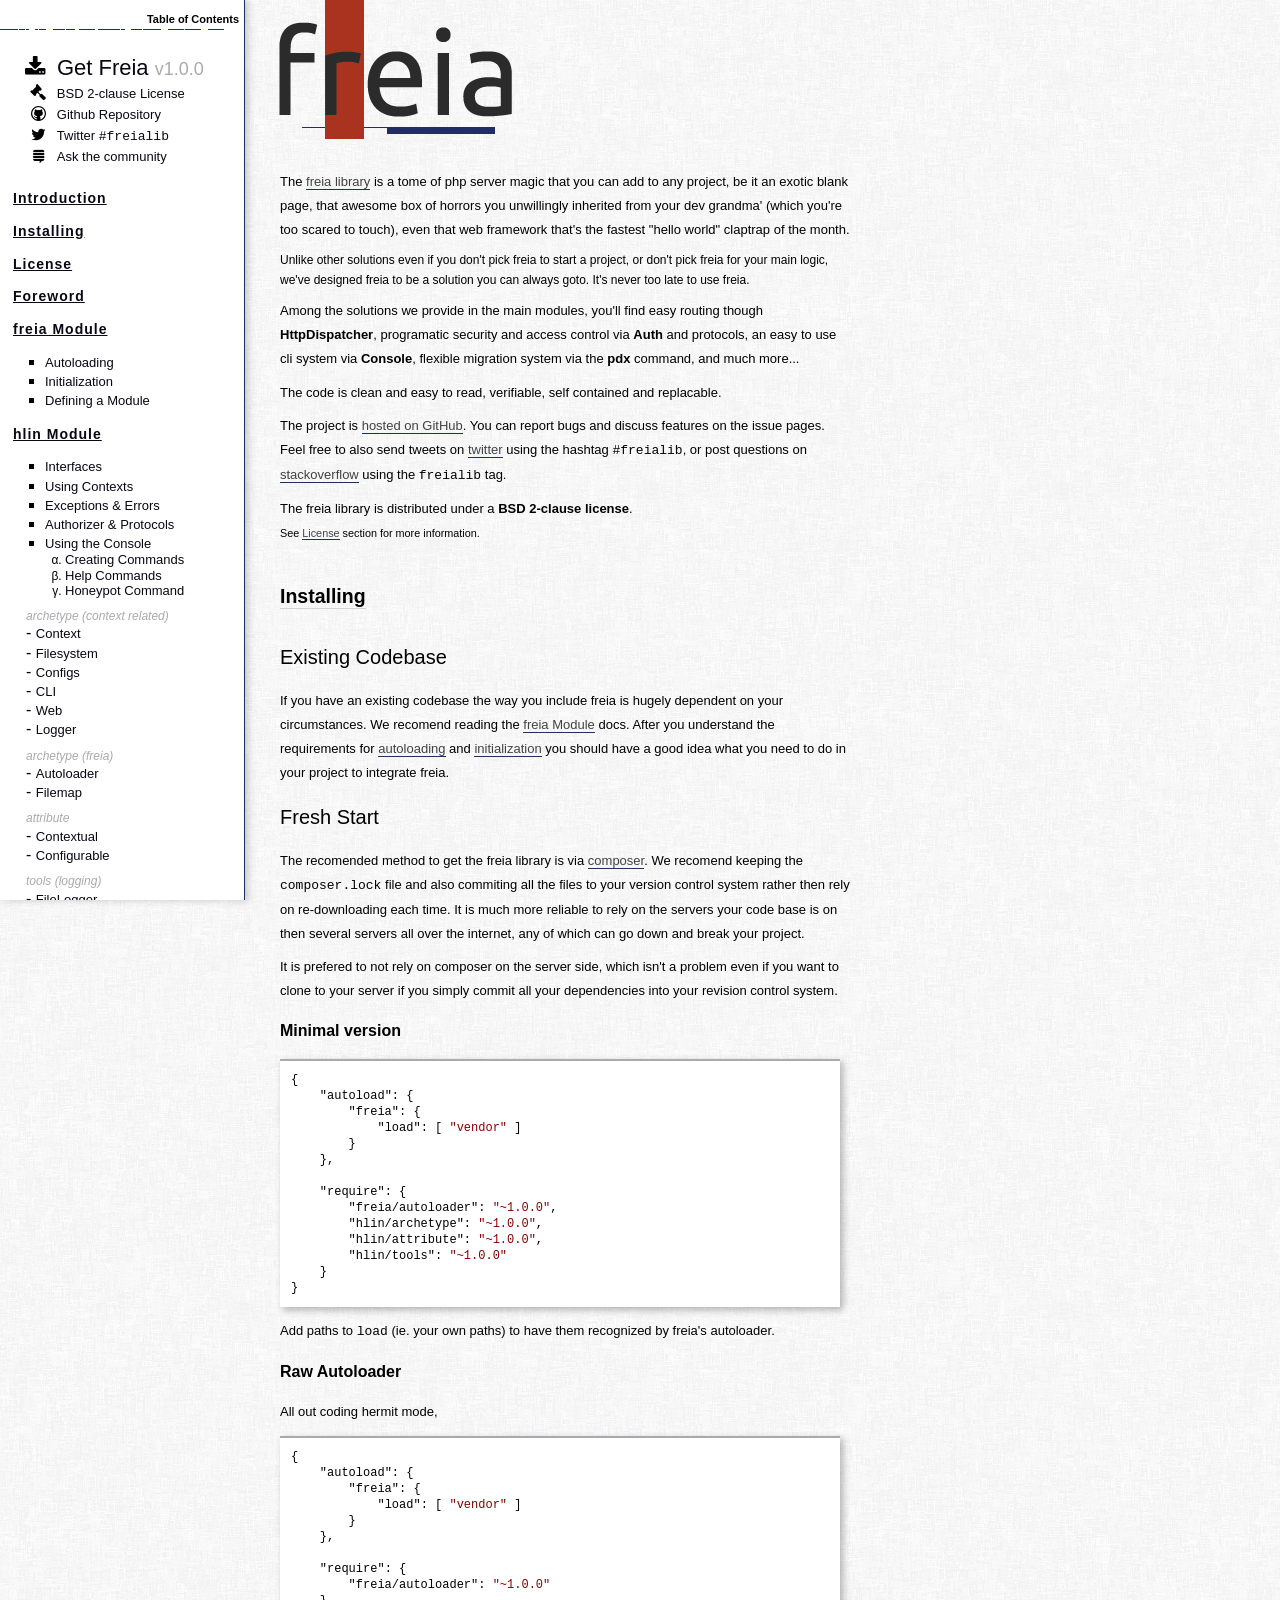
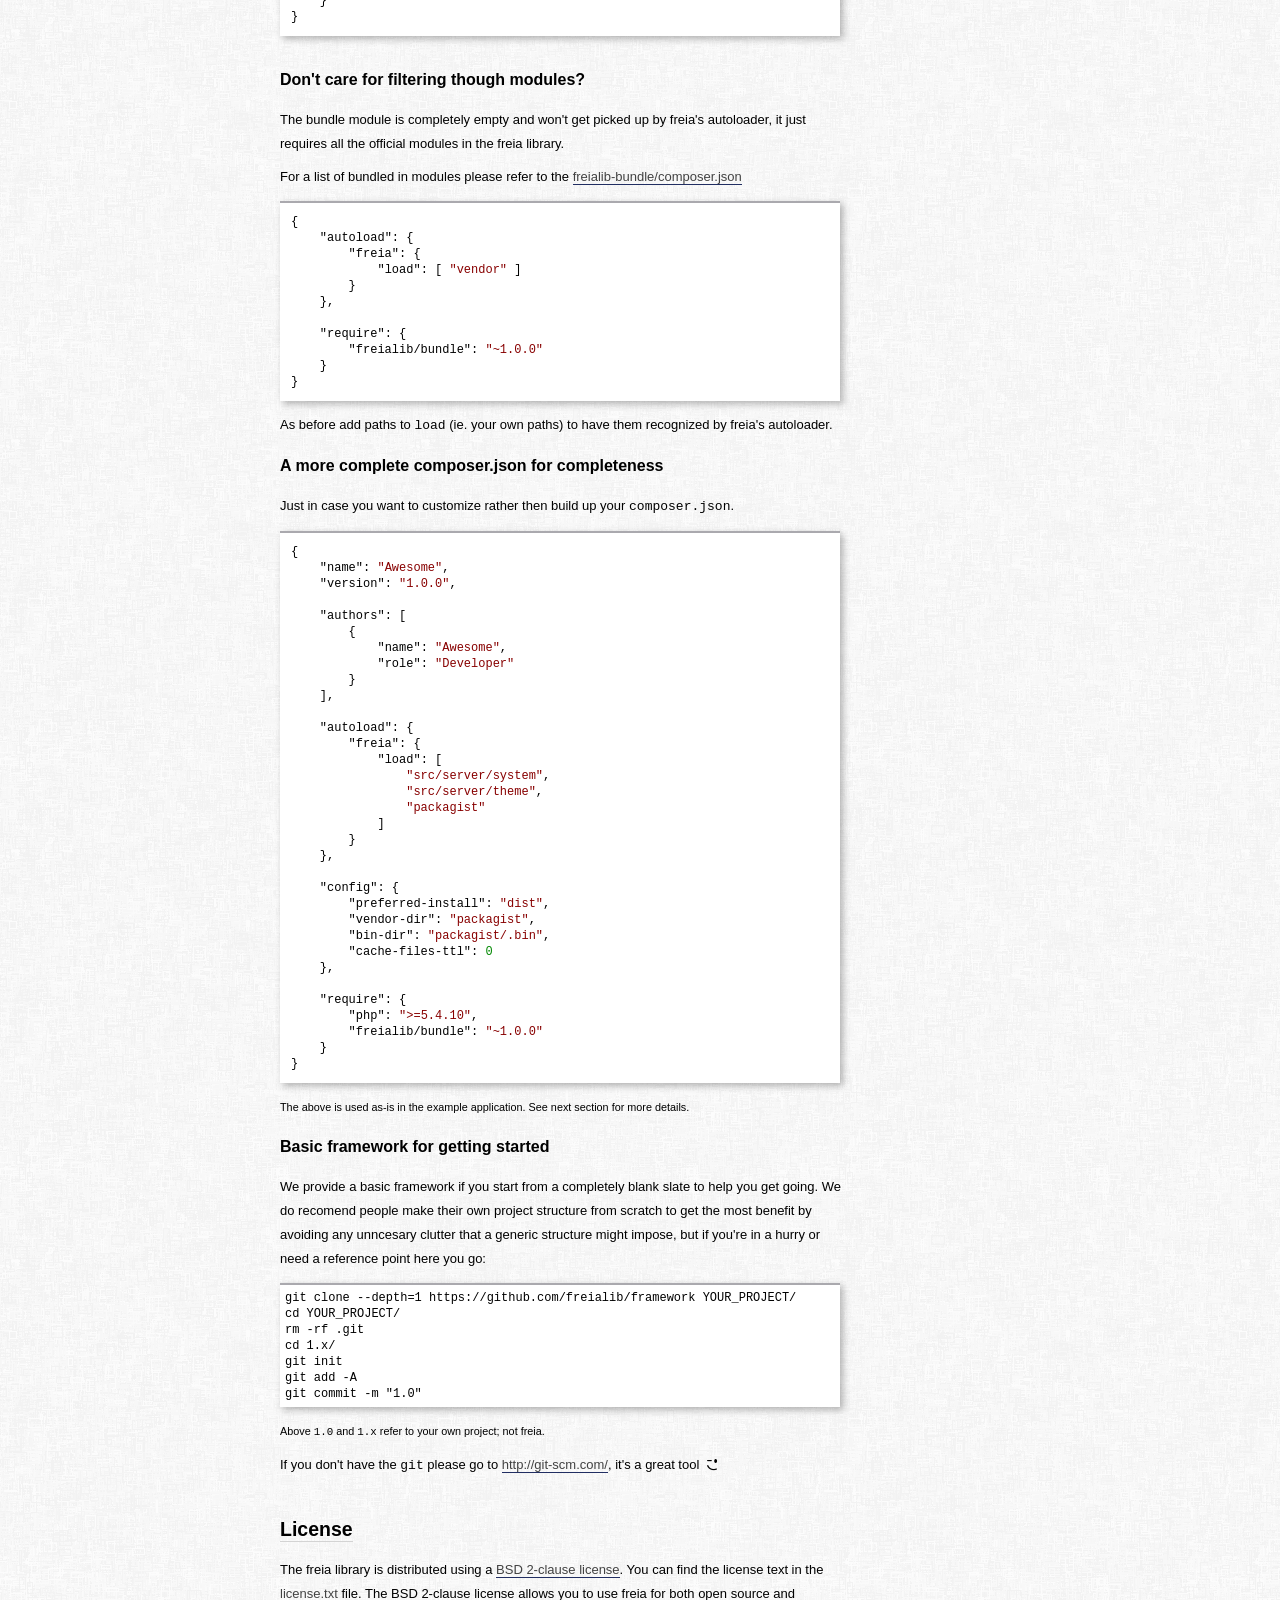
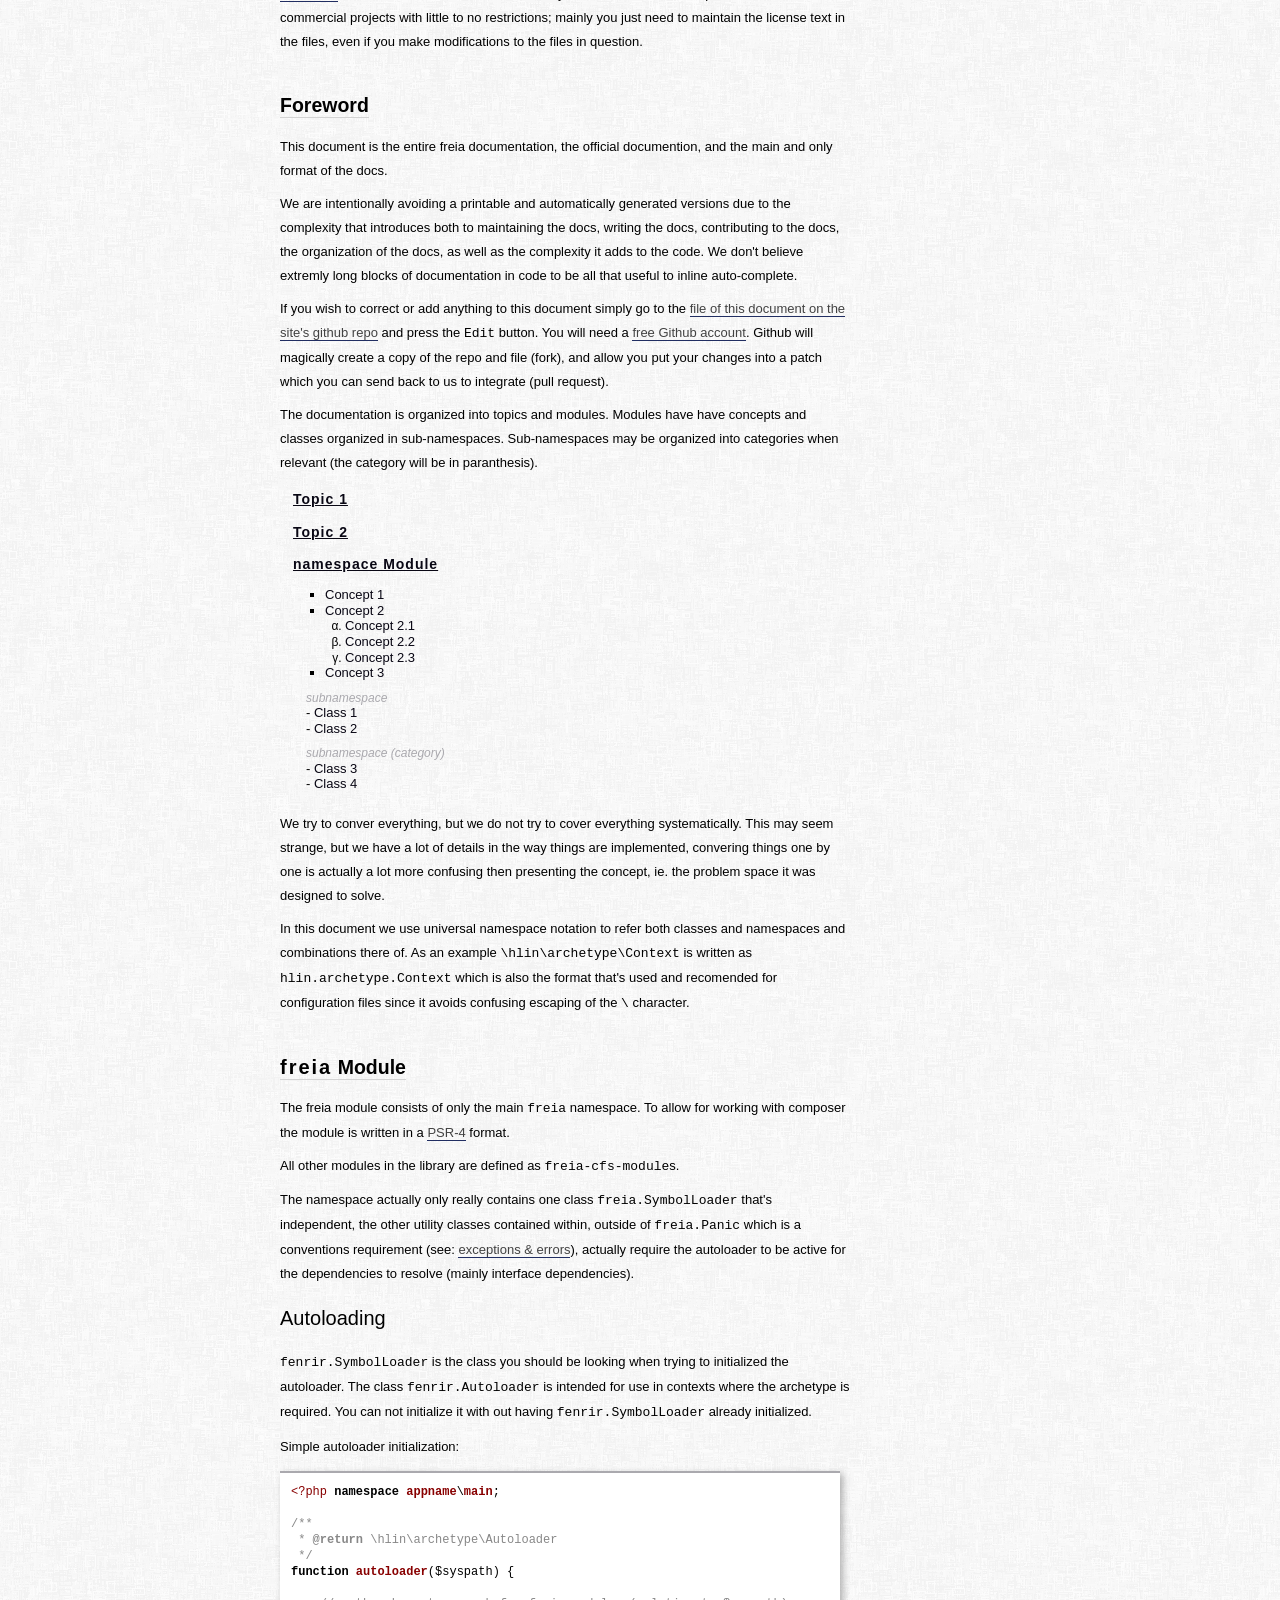
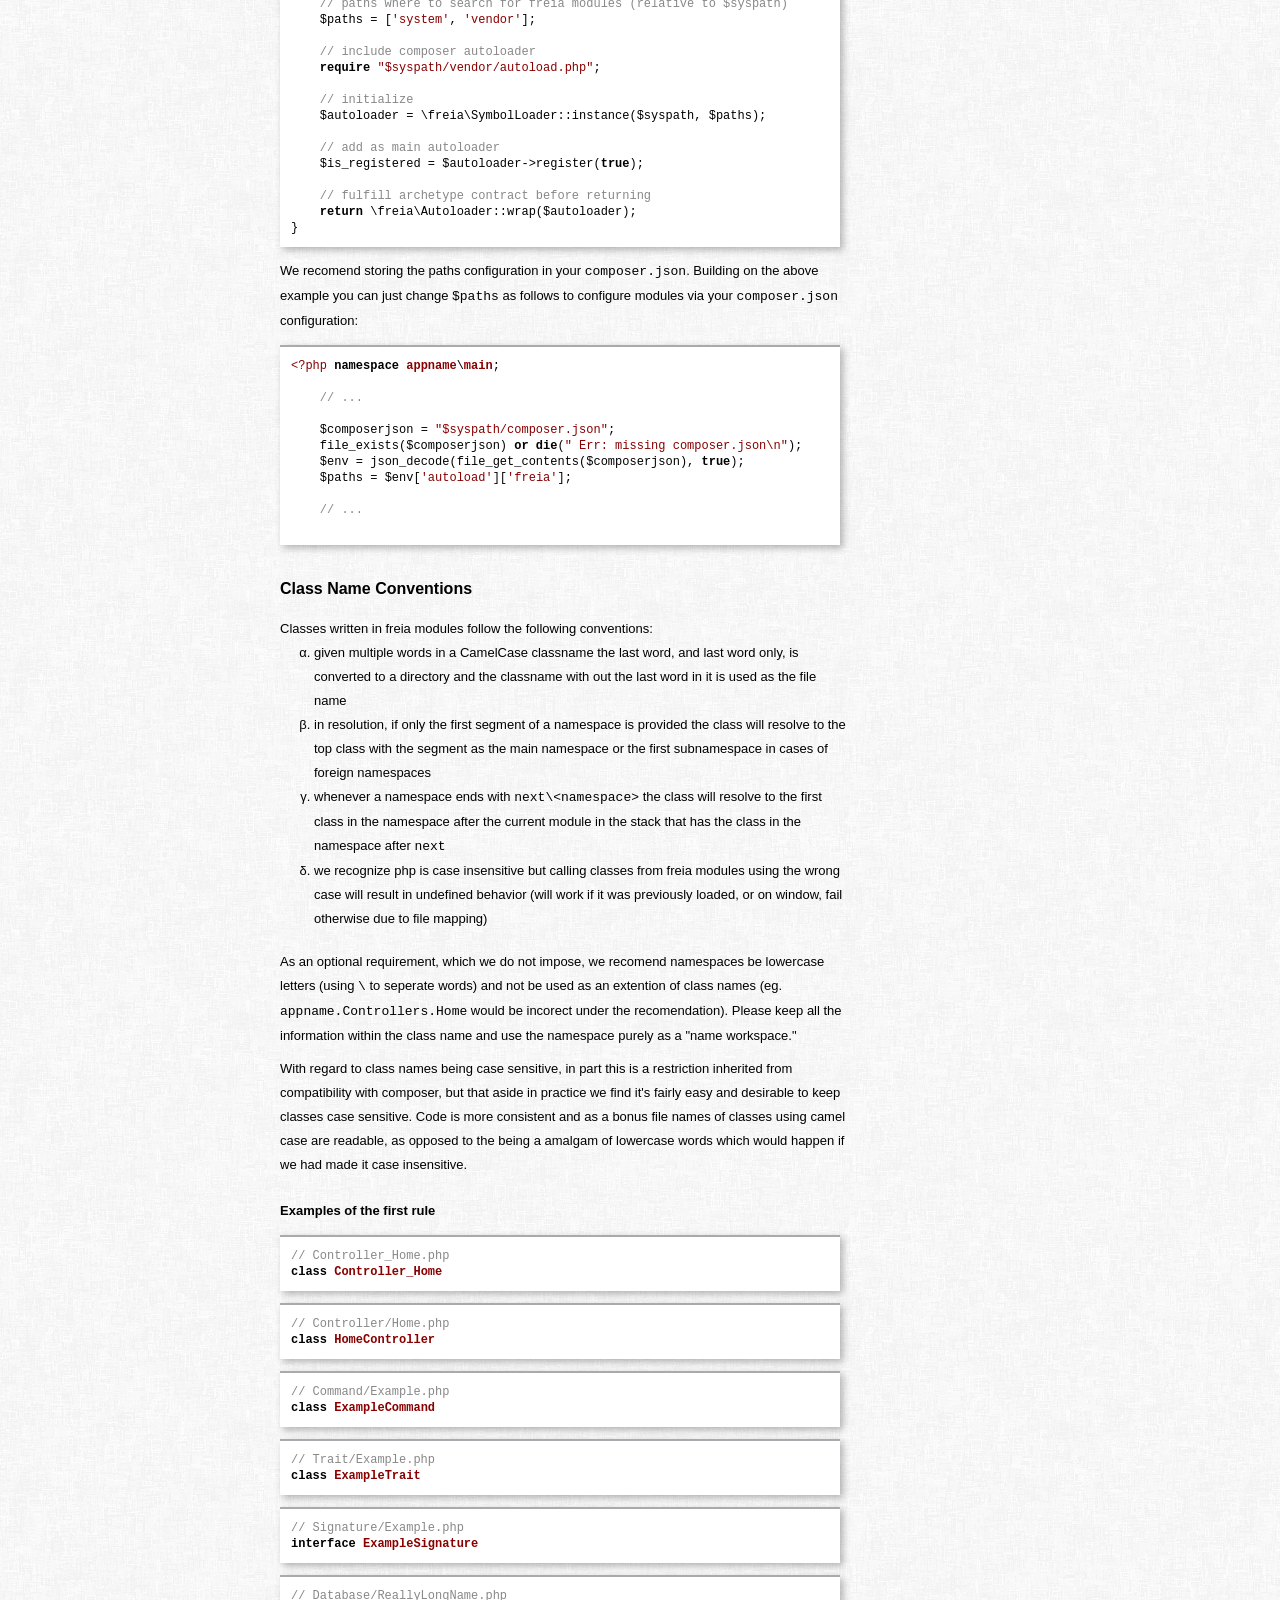
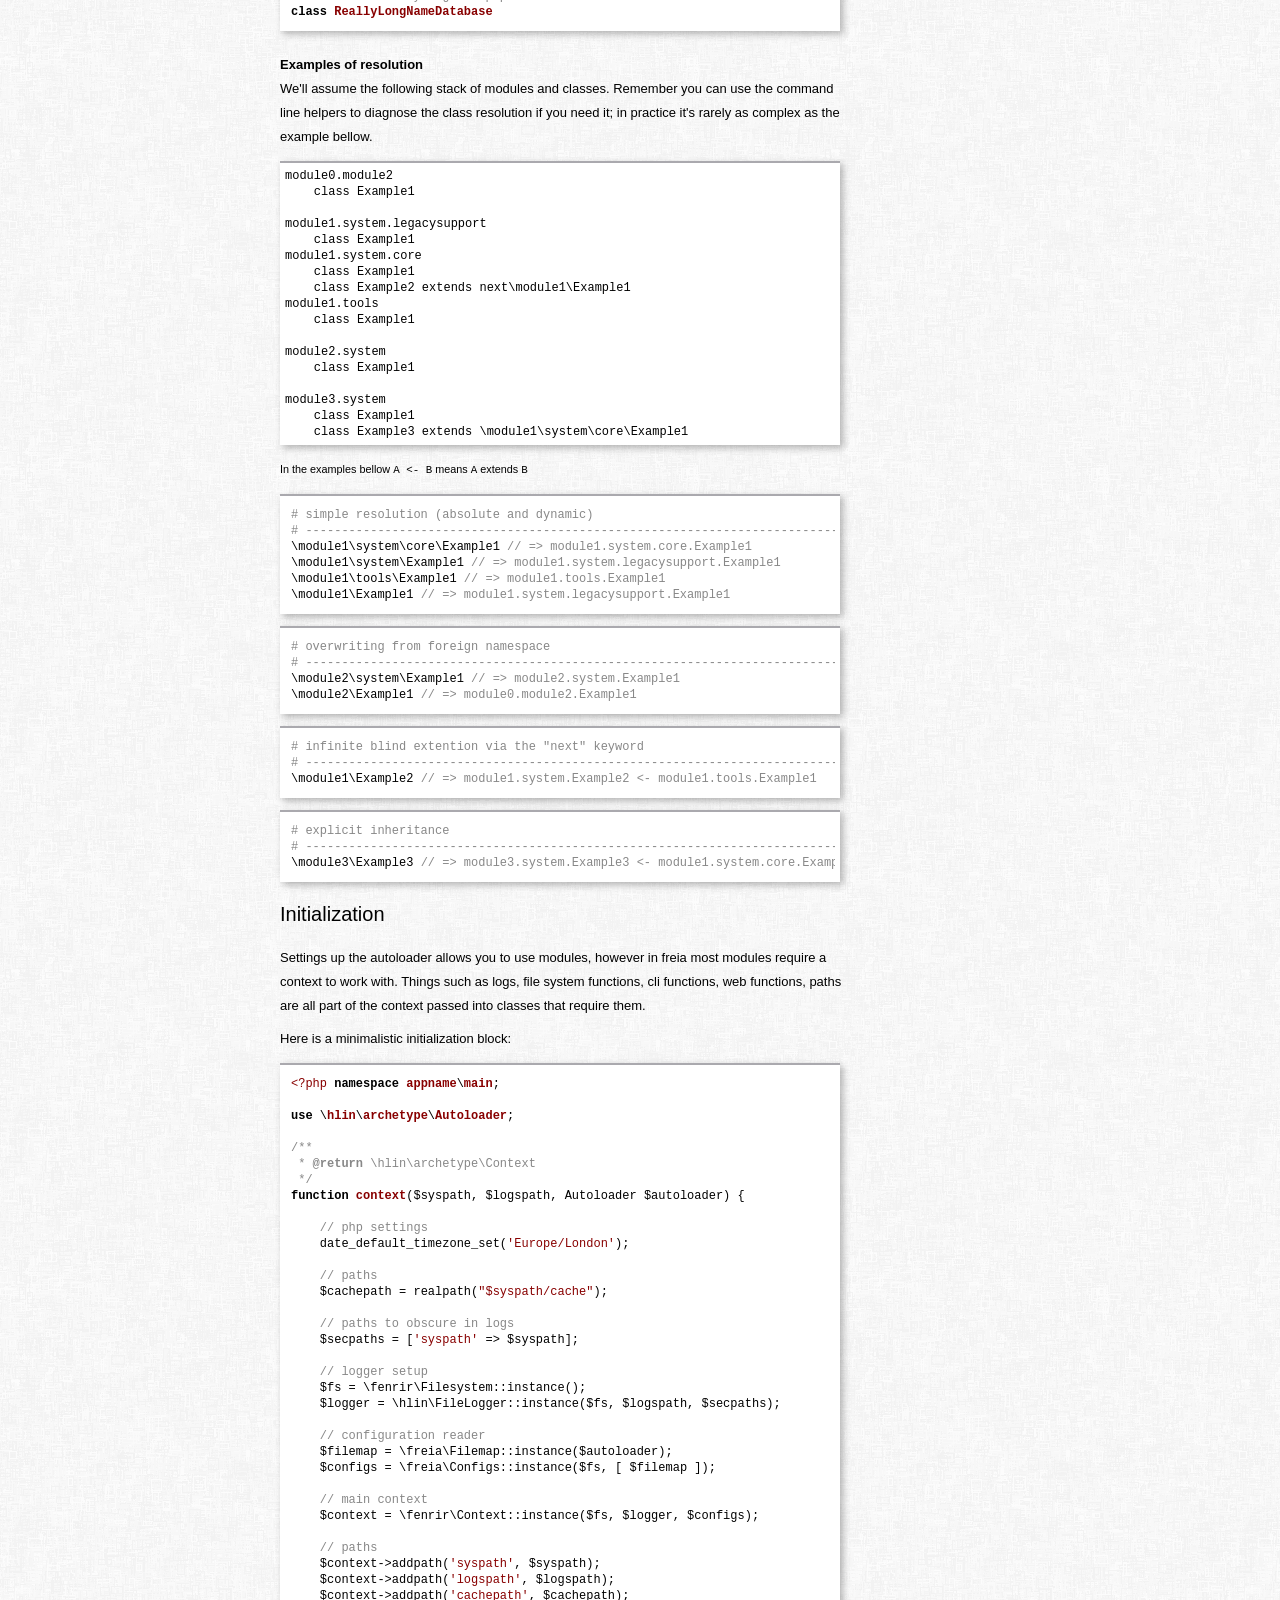
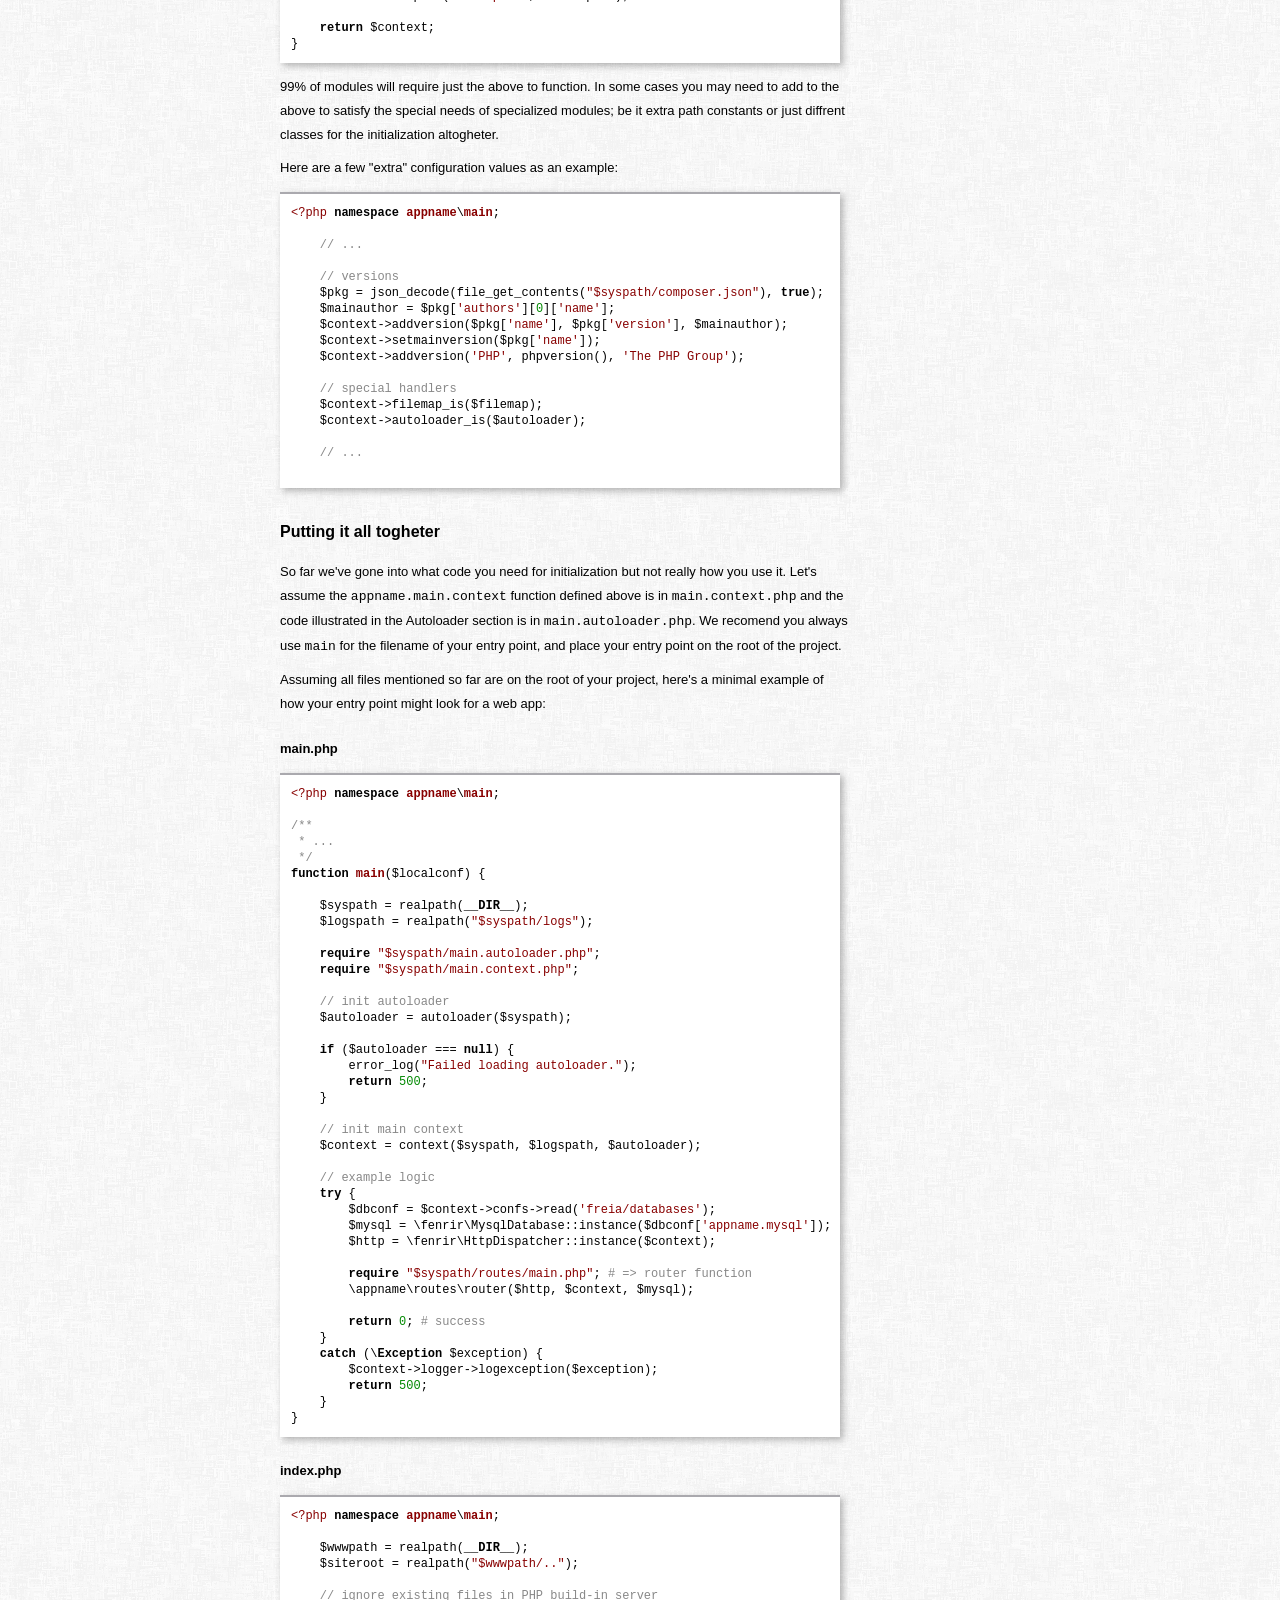
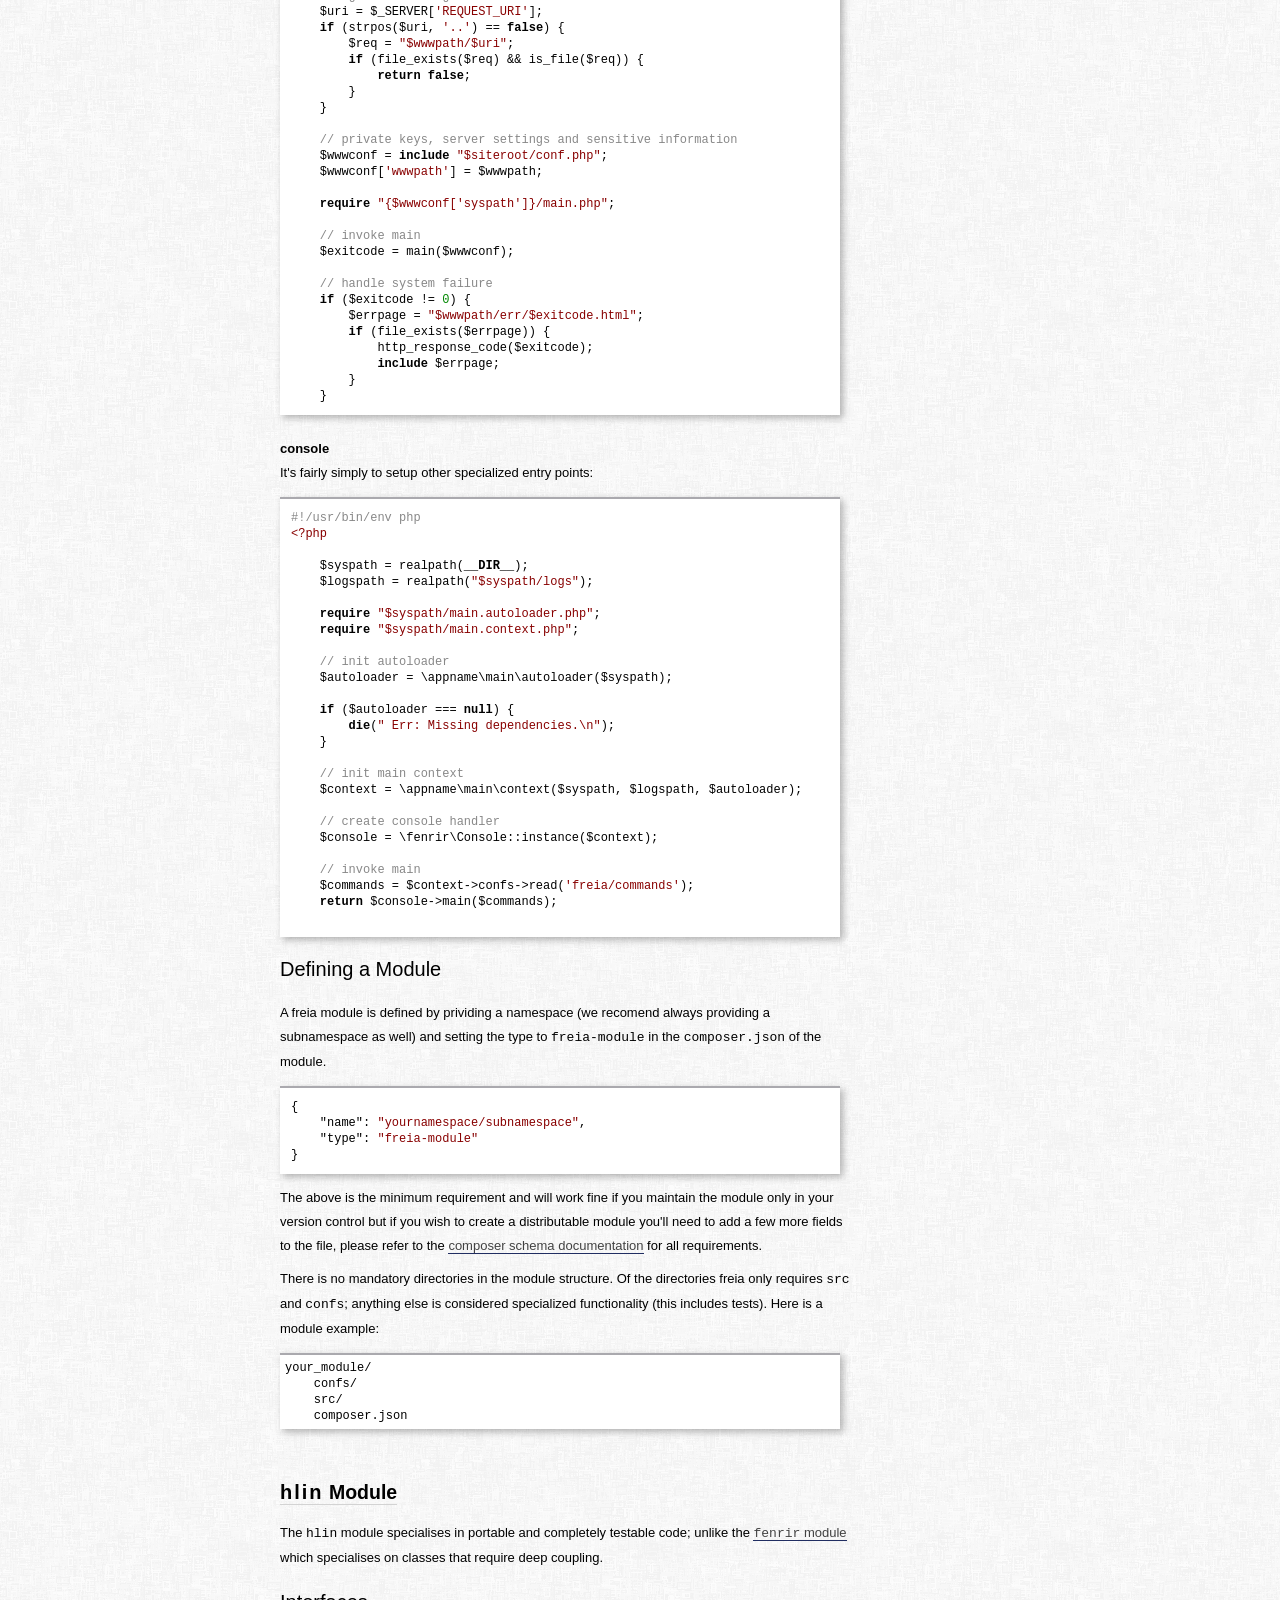
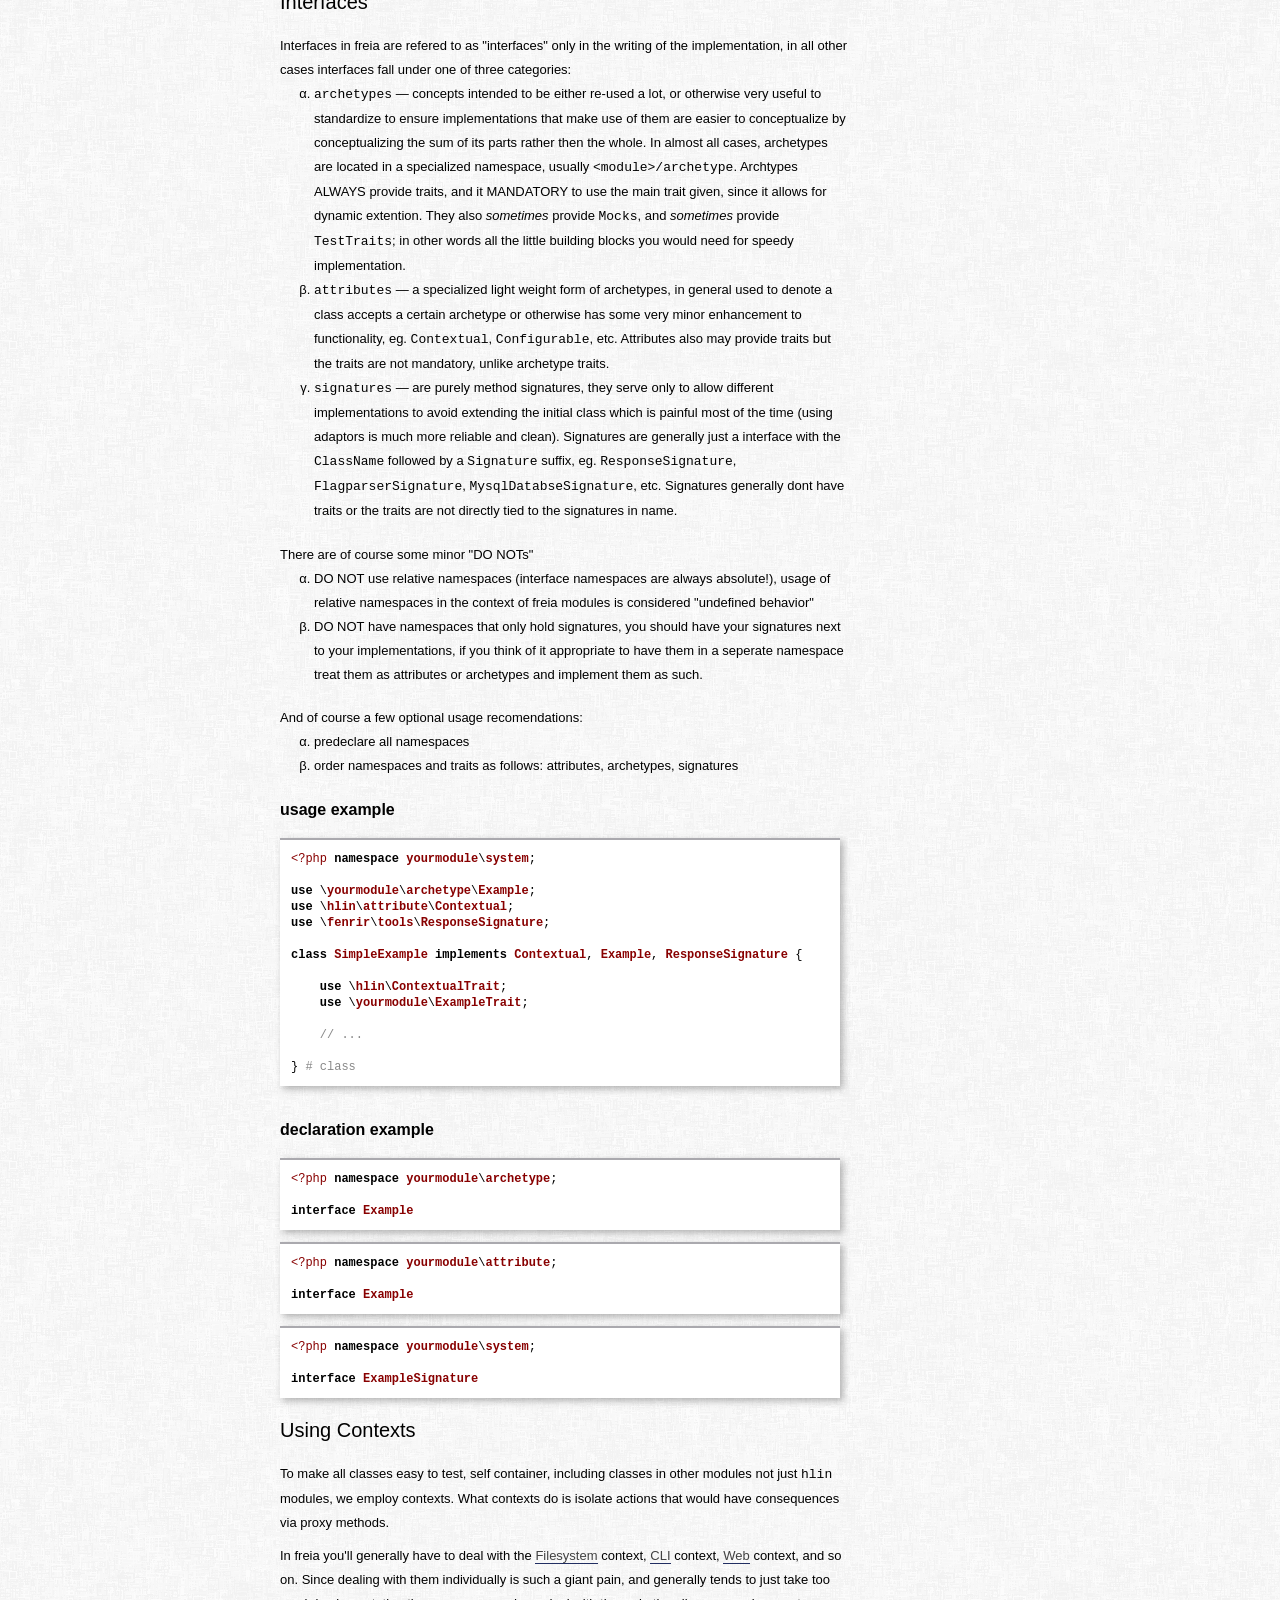
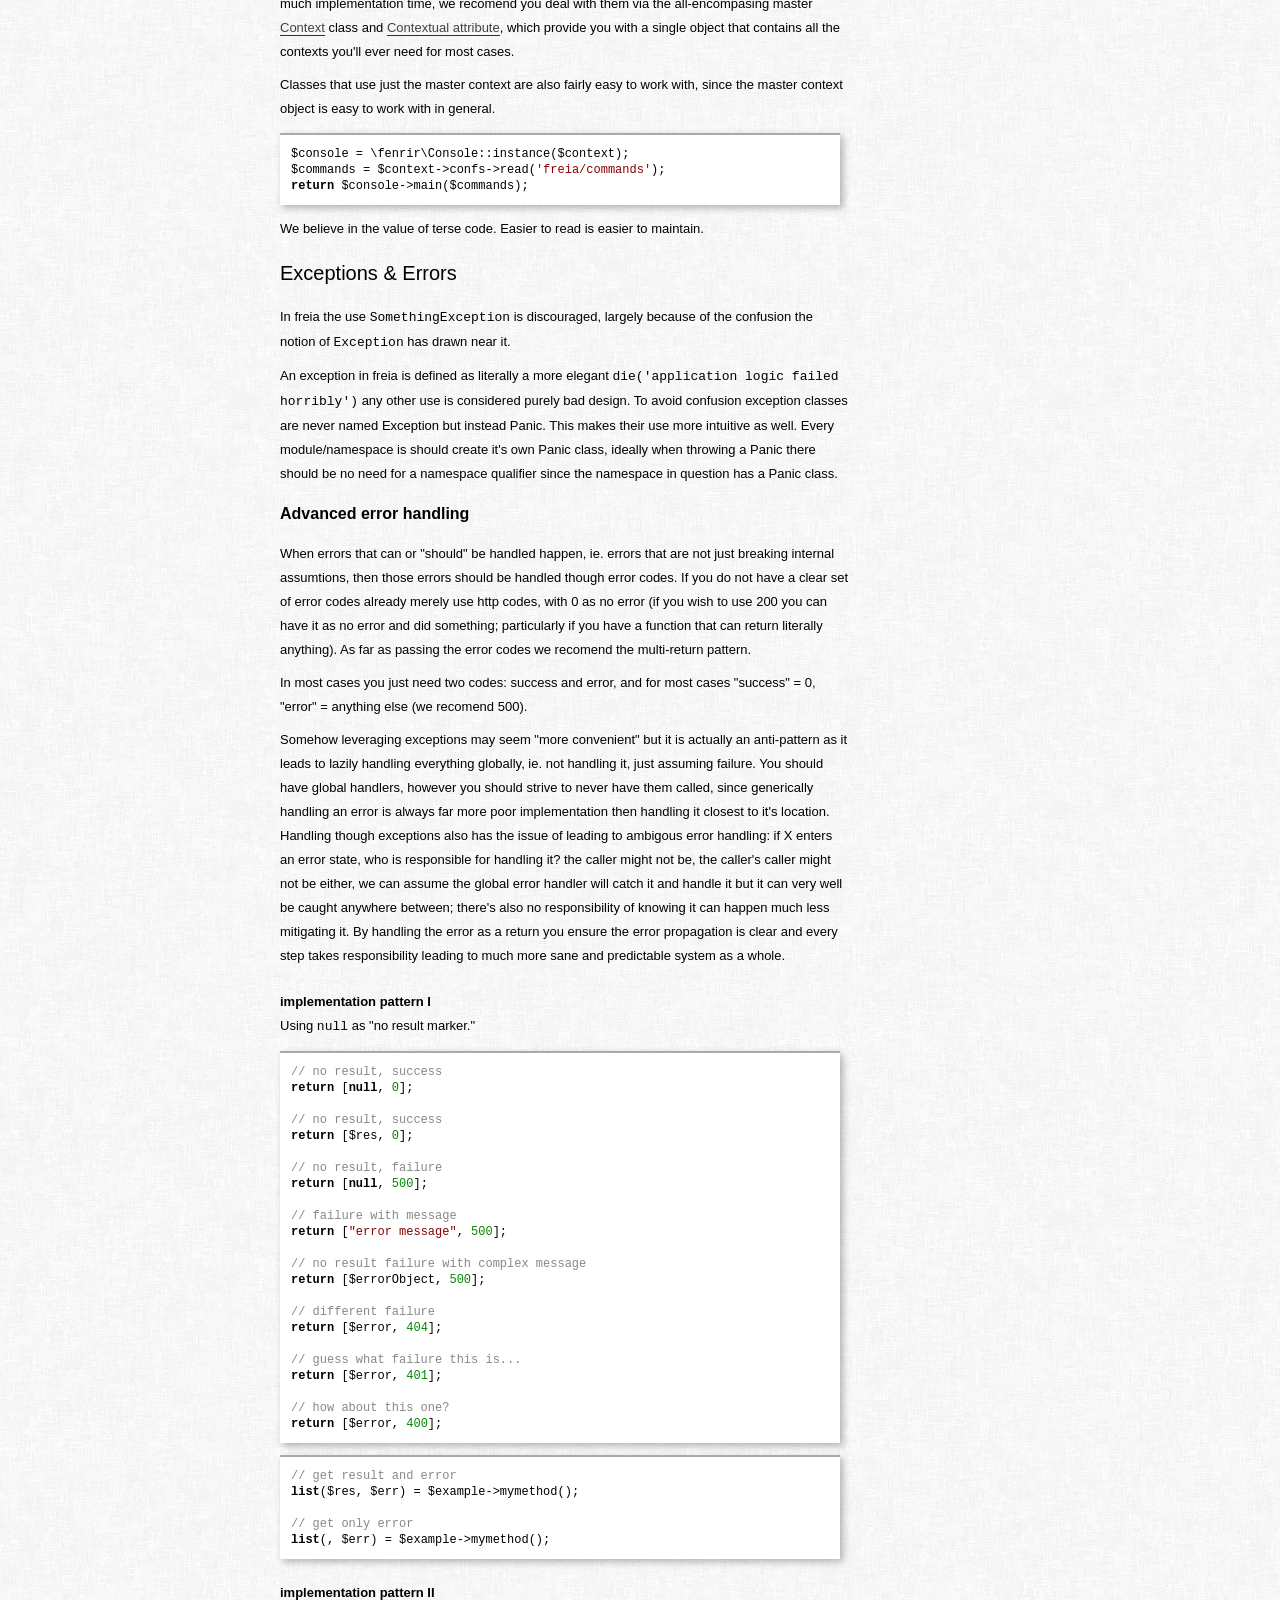
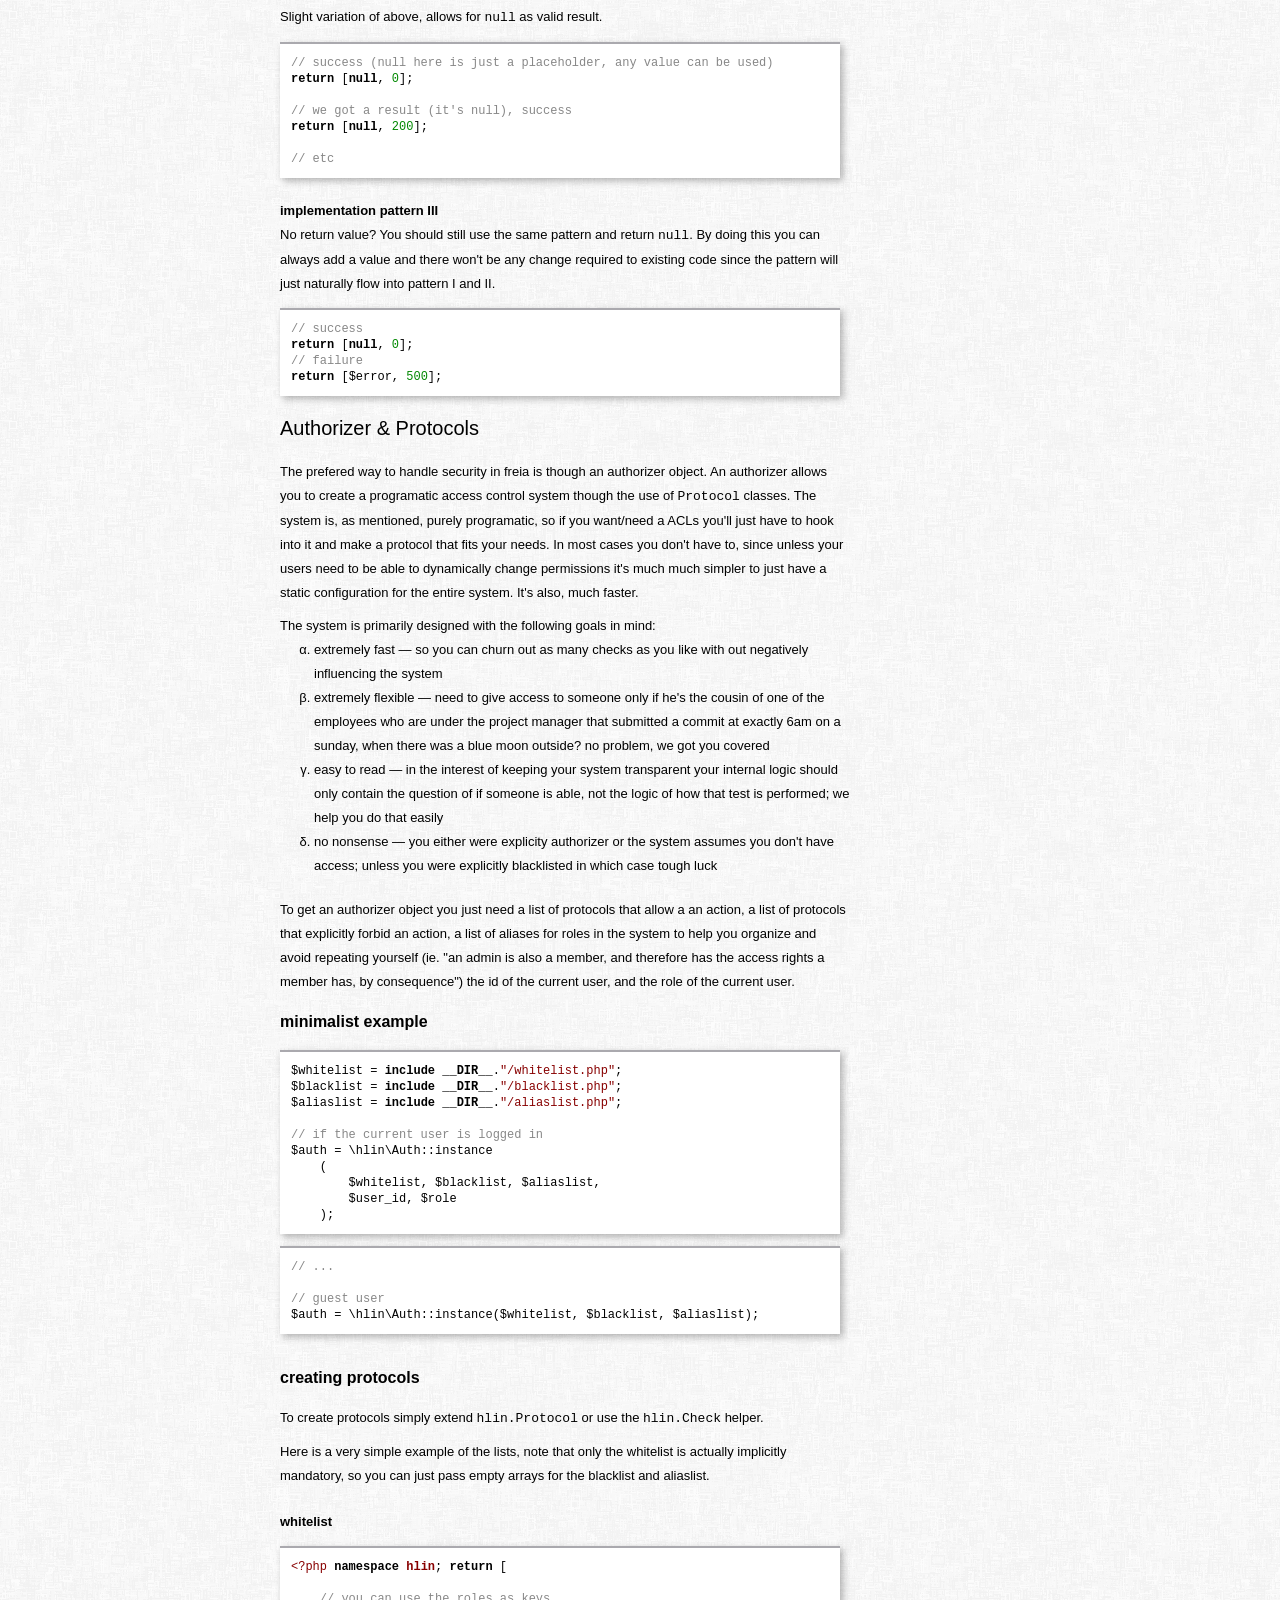
==== index.html @ 82adb19b "typo fix" ====
<!DOCTYPE html>
<meta charset="UTF-8"/>
<title>freia - the PHP library</title>
<meta rel="description"
      content="Tome of php server magic that you can add to any project"/>

<style type="text/css">
html,body{padding:0;margin:0;width:100%;height:100%}ol,ul,li{margin:0;padding:0;list-style-type:none}p{margin:0;padding:0}.window{position:relative;z-index:0;background-color:#fbfbfb;background-image:url("/web/images/modules/window/subtlepatterns/fabric_of_squares_gray.png");min-height:100%}.window-Body{font-family:Noto Sans,Tahoma,Geneva,sans-serif;margin-left:245px;position:relative;padding-top:170px;padding-left:35px;padding-bottom:200px;min-height:100%}@media screen and (max-width: 900px){.window-Body{margin-left:0;padding-right:35px;padding-bottom:50px}}
.window-Nav{font-family:Noto Sans,Tahoma,Geneva,sans-serif;width:245px;position:fixed;top:0;bottom:0;left:0;overflow-y:scroll;background:#fff;box-sizing:border-box;border-right:1px solid #212e62;box-shadow:3px 0px 7px 0px rgba(50,50,50,0.25);height:100%}@media screen and (max-width: 900px){.window-Nav{padding-left:10px;border-top:1px solid #212E62;border-right:0;width:auto;position:static;overflow:auto;box-shadow:none}}
.window-Navhead{height:30px;font-size:11px;font-weight:bold;padding-top:13px;padding-right:5px;box-sizing:border-box;text-align:right;background-image:url("/web/images/modules/window/navhead-border.png");background-repeat:no-repeat;background-position:-15px 29px}@media screen and (max-width: 900px){.window-Navhead{text-align:left}}
.window-NavJump{display:none;font-size:12px;margin-bottom:2em;text-align:right}.window-NavJump>a{color:#212e62;text-decoration:none;border-bottom:1px solid #d3d3d3}.window-NavJump>a:hover{border-color:#aaa9ae}@media screen and (max-width: 900px){.window-NavJump{display:block}}
.window-Navbody{position:relative}@media screen and (max-width: 900px){.window-Navbody{border-right:0;width:auto;position:static;overflow-y:auto;box-shadow:none}}
.toc{padding-left:13px;padding-bottom:20px;line-height:1.2}.toc>ol{margin-left:32px}.toc>ol>li{list-style-type:square}.toc>ol>li>ul>li{list-style-type:lower-greek;margin-left:20px;font-size:12px}.toc>ul{margin-left:13px}.toc>ul>li:before{content:' - '}.toc-Title{font-size:14px;letter-spacing:1px;font-weight:bold;margin-bottom:14px;margin-top:16px}.toc-Title a{text-decoration:underline;color:#090714}.toc-Title a:hover,.toc-Title a.d-hover{text-decoration:none;color:#090714}.toc-Subtitle{color:#aaa9ae;display:block;margin-left:13px;font-size:12px;font-style:italic;margin-top:10px}.toc-Entry{font-size:13px;color:#090714;text-decoration:none}.toc-Entry:hover,.toc-Entry.d-hover{color:#aa331f;text-decoration:underline}.keyinfo{font-family:Noto Sans,Tahoma,Geneva,sans-serif;padding-left:20px;margin-bottom:25px;margin-top:25px}.keyinfo a{color:#090714;text-decoration:none}.keyinfo a:hover,.keyinfo a.d-hover{color:#aa331f}.keyinfo>ul{font-family:Noto Sans,Tahoma,Geneva,sans-serif;margin-left:7px}.keyinfo>ul a{padding-left:3px}.keyinfo>ul>li{padding-top:3px}.keyinfo>ul a{text-decoration:none;font-size:13px}.keyinfo>ul a:hover,.keyinfo>ul a.d-hover{text-decoration:underline}.keyinfo-Lead{font-size:22px}.keyinfo-Version{font-family:Noto Sans,Tahoma,Geneva,sans-serif;font-size:18px;color:#aaa9ae}.doc{width:570px;font-family:Noto Sans,Tahoma,Geneva,sans-serif;font-size:13px;line-height:24px}@media screen and (max-width: 920px){.doc{width:auto}}
.doc>p a{text-decoration:none;border-bottom:1px solid #212e62;color:#424242}.doc>p a:hover,.doc>p a.d-hover{color:#000;border-bottom-color:#aa331f}.doc>ul{margin-bottom:1.5em}.doc>ul>li{margin-left:34px;list-style-type:lower-greek}.doc>h1{font-family:Noto Sans,Tahoma,Geneva,sans-serif}.doc>h2{margin-top:2em;font-family:Noto Sans,Tahoma,Geneva,sans-serif;border-bottom:1px solid #d3d3d3;display:inline-block}.doc>h2>code{font-family:Noto Sans,Tahoma,Geneva,sans-serif;font-size:20px;letter-spacing:2px}.doc>h3{font-family:Noto Sans,Tahoma,Geneva,sans-serif;font-weight:normal;font-size:20px}.doc>h4{margin:1em 0;font-family:Noto Sans,Tahoma,Geneva,sans-serif;font-size:16px}.doc>h5{font-family:Noto Sans,Tahoma,Geneva,sans-serif;font-size:13px;margin-bottom:0;padding-bottom:0}.doc>h6{font-family:Noto Sans,Tahoma,Geneva,sans-serif}.doc>hr{background:transparent url("/web/images/modules/doc/delimiter.png") repeat-x 0px 0px;border:0;height:1px;margin:25px 0 20px 0}.doc>p+p{margin-top:0.7em}.doc>pre{overflow-x:auto;overflow-y:hidden;margin-right:10px;box-shadow:3px 3px 7px 0px rgba(50,50,50,0.35);tab-size:4;font-size:12px;line-height:16px;background:#fff;padding:5px;border-top:2px solid #aaa9ae}.doc>pre>code{font-family:Source Code Pro,Courier New,Courier,monospace}.doc>pre+h4{margin-top:2em}.doc-Note{font-size:12px;line-height:20px}.code{font-family:Source Code Pro,Courier New,Courier,monospace}.code.code-class{font-family:Noto Sans,Tahoma,Geneva,sans-serif;font-weight:bold;color:#000}
</style>

<body>




<div class="window">

	<div class="window-Body">
		<h1 class="window--logo" id="doc-intro">
			<span class="window--logo-Text">Freia - the PHP library</span>
		</h1>

		<p class="window-NavJump"><a href="#toc">Jump to Table of Contents</a></p>

		<div class="doc">
			
<p>The <a href="https://github.com/freialib">freia library</a>
is a tome of php server magic that you can add to any project, be it an exotic
blank page, that awesome box of horrors you unwillingly inherited from your dev
grandma' (which you're too scared to touch), even that web framework that's the
fastest "hello world" claptrap of the month.</p>

<p class="doc-Note">Unlike other solutions even if you don't pick freia to
start a project, or don't pick freia for your main logic, we've designed freia
to be a solution you can always goto. It's never too late to use
freia.</small></p>

<p>Among the solutions we provide in the main modules, you'll find easy routing
though <code class="code code-class">HttpDispatcher</code></b>, programatic
security and access control via <code class="code code-class">Auth</code> and
protocols, an easy to use cli system via
<code class="code code-class">Console</code>, flexible migration system via
the <code class="code code-class">pdx</code> command, and much more...

<p>The code is clean and easy to read, verifiable, self contained and
replacable.</p>

<p>The project is <a href="https://github.com/freialib">hosted on GitHub</a>.
You can report bugs and discuss features on the issue pages. Feel free to also
send tweets on <a href="https://twitter.com/">twitter</a> using the hashtag
<code>#freialib</code>, or post questions on
<a href="http://stackoverflow.com/">stackoverflow</a> using the
<code>freialib</code> tag.</p>

<p>The freia library is distributed under a <b>BSD 2-clause license</b>.
<br/><small>See <a href="#doc-license">License</a> section for more
information.</small></p>

<h2 id="doc-using">Installing</h2>

<h3>Existing Codebase</h3>
<p>If you have an existing codebase the way you include freia is hugely
dependent on your circumstances. We recomend reading the
<a href="#freia">freia Module</a> docs. After you understand the
requirements for <a href="#doc-freia-autoloading">autoloading</a> and
<a href="#doc-freia-init">initialization</a> you should have a good idea
what you need to do in your project to integrate freia.</p>

<h3>Fresh Start</h3>

<p>The recomended method to get the freia library is via
<a href="https://getcomposer.org/">composer</a>. We recomend keeping the
<code>composer.lock</code> file and also commiting all the files to your
version control system rather then rely on re-downloading each time. It is much
more reliable to rely on the servers your code base is on then several servers
all over the internet, any of which can go down and break your project.</p>

<p>It is prefered to not rely on composer on the server side, which isn't a
problem even if you want to clone to your server if you simply commit all your
dependencies into your revision control system.</p>

<h4>Minimal version</h4>

<pre><code class="json">{
	"autoload": {
		"freia": {
			"load": [ "vendor" ]
		}
	},

	"require": {
		"freia/autoloader": "~1.0.0",
		"hlin/archetype": "~1.0.0",
		"hlin/attribute": "~1.0.0",
		"hlin/tools": "~1.0.0"
	}
}</code></pre>

<p>Add paths to <code>load</code> (ie. your own paths) to have them recognized
by freia's autoloader.</p>

<h4>Raw Autoloader</h4>

<p>All out coding hermit mode,</p>

<pre><code class="json">{
	"autoload": {
		"freia": {
			"load": [ "vendor" ]
		}
	},

	"require": {
		"freia/autoloader": "~1.0.0"
	}
}</code></pre>

<h4>Don't care for filtering though modules?</h4>

<p>The bundle module is completely empty and won't get picked up by freia's
autoloader, it just requires all the official modules in the freia library.</p>


<p>For a list of bundled in modules please refer to the
<a href="https://github.com/freialib/freialib-bundle/blob/master/composer.json">freialib-bundle/composer.json</a></p>

<pre><code class="json">{
	"autoload": {
		"freia": {
			"load": [ "vendor" ]
		}
	},

	"require": {
		"freialib/bundle": "~1.0.0"
	}
}</code></pre>

<p>As before add paths to <code>load</code> (ie. your own paths) to have them
recognized by freia's autoloader.</p>

<h4>A more complete composer.json for completeness</h4>

<p>Just in case you want to customize rather then build up
your <code>composer.json</code>.</p>

<pre><code class="json">{
	"name": "Awesome",
	"version": "1.0.0",

	"authors": [
		{
			"name": "Awesome",
			"role": "Developer"
		}
	],

	"autoload": {
		"freia": {
			"load": [
				"src/server/system",
				"src/server/theme",
				"packagist"
			]
		}
	},

	"config": {
		"preferred-install": "dist",
		"vendor-dir": "packagist",
		"bin-dir": "packagist/.bin",
		"cache-files-ttl": 0
	},

	"require": {
		"php": ">=5.4.10",
		"freialib/bundle": "~1.0.0"
	}
}</code></pre>

<p><small>The above is used as-is in the example application. See next section for
more details.</small></p>

<h4>Basic framework for getting started</h4>

<p>We provide a basic framework if you start from a completely blank
slate to help you get going. We do recomend people make their own project
structure from scratch to get the most benefit by avoiding any unncesary
clutter that a generic structure might impose, but if you're in a hurry or need
a reference point here you go:</p>

<pre><code class="vdr / no-highlight">git clone --depth=1 https://github.com/freialib/framework YOUR_PROJECT/
cd YOUR_PROJECT/
rm -rf .git
cd 1.x/
git init
git add -A
git commit -m "1.0"</code></pre>
<p><small>Above <code>1.0</code> and <code>1.x</code> refer to your own project; not freia.</small></p>
<p>If you don't have the <code>git</code> please go to
<a href="http://git-scm.com/">http://git-scm.com/</a>, it's a great tool <i class="icon-emo-wink2"></i></p>

<h2 id="doc-license">License</h2>

<p>The freia library is distributed using a
<a href="http://en.wikipedia.org/wiki/BSD_licenses">BSD 2-clause license</a>.
You can find the license text in the <a href="/license.txt">license.txt</a>
file. The BSD 2-clause license allows you to use freia for both open source and
commercial projects with little to no restrictions; mainly you just need to
maintain the license text in the files, even if you make modifications to the
files in question.</p>

<h2 id="doc-foreword">Foreword</h2>

<p>This document is the entire freia documentation, the official documention,
and the main and only format of the docs.</p>

<p>We are intentionally avoiding a printable and automatically generated
versions due to the complexity that introduces both to maintaining the docs,
writing the docs, contributing to the docs, the organization of the docs, as
well as the complexity it adds to the code. We don't believe extremly long
blocks of documentation in code to be all that useful to
inline auto-complete.</p>

<p>If you wish to correct or add anything to this document simply go to the
<a href="https://github.com/freialib/freialib.github.io/blob/master/index.html">file
of this document on the site's github repo</a> and press the <code>Edit</code>
button. You will need a <a href="https://github.com/">free Github account</a>.
Github will magically create a copy of the repo and file (fork), and allow you
put your changes into a patch which you can send back to us to integrate (pull
request).</p>

<p>The documentation is organized into topics and modules. Modules have
have concepts and classes organized in sub-namespaces. Sub-namespaces may be
organized into categories when relevant (the category will be in
paranthesis).</p>

<div class="toc">
	<div class="toc-Title"><a href="#">Topic 1</a></div>
	<div class="toc-Title"><a href="#">Topic 2</a></div>
	<div class="toc-Title"><a href="#">namespace Module</a></div>
	<ol>
		<li><a class="toc-Entry" href="#">Concept 1</a></li>
		<li>
			<a class="toc-Entry" href="#">Concept 2</a>
			<ul>
				<li><a class="toc-Entry" href="#">Concept 2.1</a></li>
				<li><a class="toc-Entry" href="#">Concept 2.2</a></li>
				<li><a class="toc-Entry" href="#">Concept 2.3</a></li>
			</ul>
		</li>
		<li><a class="toc-Entry" href="#">Concept 3</a></li>
	</ol>
	<p class="toc-Subtitle">subnamespace</p>
	<ul>
		<li><a class="toc-Entry" href="#">Class 1</a></li>
		<li><a class="toc-Entry" href="#">Class 2</a></li>
	</ul>
	<p class="toc-Subtitle">subnamespace (category)</p>
	<ul>
		<li><a class="toc-Entry" href="#">Class 3</a></li>
		<li><a class="toc-Entry" href="#">Class 4</a></li>
	</ul>
</div>

<p>We try to conver everything, but we do not try to cover everything
systematically. This may seem strange, but we have a lot of details in the way
things are implemented, convering things one by one is actually a lot more
confusing then presenting the concept, ie. the problem space it was designed
to solve.</p>

<p>In this document we use universal namespace notation to refer both classes
and namespaces and combinations there of. As an example
<code>\hlin\archetype\Context</code> is written as
<code>hlin.archetype.Context</code> which is also the format that's used and
recomended for configuration files since it avoids confusing escaping of the
<code>\</code> character.</p>

<h2 id="freia"><code>freia</code> Module</h2>

<p>The freia module consists of only the main <code>freia</code> namespace. To
allow for working with composer the module is written in a
<a href="http://www.php-fig.org/psr/psr-4/">PSR-4</a> format.</p>

<p>All other modules in the library are defined as
<code>freia-cfs-module</code>s.</p>

<p>The namespace actually only really contains one class
<code>freia.SymbolLoader</code> that's independent, the other utility classes
contained within, outside of <code>freia.Panic</code> which is a conventions
requirement (see: <a href="#doc-freia-errors">exceptions &amp; errors</a>),
actually require the autoloader to be active for the dependencies to resolve
(mainly interface dependencies).</p>

<h3 id="doc-freia-autoloading">Autoloading</h3>

<p><code>fenrir.SymbolLoader</code> is the class you should be looking when
trying to initialized the autoloader. The class <code>fenrir.Autoloader</code>
is intended for use in contexts where the archetype is required. You can not
initialize it with out having <code>fenrir.SymbolLoader</code> already
initialized.</p>

<p>Simple autoloader initialization:</p>

<pre><code class="php">&lt;?php namespace appname\main;

/**
 * @return \hlin\archetype\Autoloader
 */
function autoloader($syspath) {

	// paths where to search for freia modules (relative to $syspath)
	$paths = ['system', 'vendor'];

	// include composer autoloader
	require "$syspath/vendor/autoload.php";

	// initialize
	$autoloader = \freia\SymbolLoader::instance($syspath, $paths);

	// add as main autoloader
	$is_registered = $autoloader->register(true);

	// fulfill archetype contract before returning
	return \freia\Autoloader::wrap($autoloader);
}</code></pre>

<p>We recomend storing the paths configuration in your
<code>composer.json</code>. Building on the above example you can just change
<code>$paths</code> as follows to configure modules via your
<code>composer.json</code> configuration:</p>

<pre><code class="php">&lt;?php namespace appname\main;

	// ...

	$composerjson = "$syspath/composer.json";
	file_exists($composerjson) or die(" Err: missing composer.json\n");
	$env = json_decode(file_get_contents($composerjson), true);
	$paths = $env['autoload']['freia'];

	// ...

</code></pre>

<h4>Class Name Conventions</h4>

<p>Classes written in freia modules follow the following conventions:</p>
<ul>
	<li>given multiple words in a CamelCase classname the last word, and last
	    word only, is converted to a directory and the classname with out the
	    last word in it is used as the file name</li>
	<li>in resolution, if only the first segment of a namespace is provided the
	    class will resolve to the top class with the segment as the main
	    namespace or the first subnamespace in cases of foreign namespaces</li>
	<li>whenever a namespace ends with <code>next\&lt;namespace&gt;</code> the
	    class will resolve to the first class in the namespace after the
	    current module in the stack that has the class in the namespace after
	    <code>next</code></li>
	<li>we recognize php is case insensitive but calling classes from freia
	    modules using the wrong case will result in undefined behavior (will
	    work if it was previously loaded, or on window, fail otherwise due to
	    file mapping)</li>
</ul>

<p>As an optional requirement, which we do not impose, we recomend namespaces
be lowercase letters (using <code>\</code> to seperate words) and not be used
as an extention of class names (eg. <code>appname.Controllers.Home</code> would
be incorect under the recomendation). Please keep all the information within
the class name and use the namespace purely as a "name workspace."</p>

<p>With regard to class names being case sensitive, in part this is a
restriction inherited from compatibility with composer, but that aside in
practice we find it's fairly easy and desirable to keep classes case sensitive.
Code is more consistent and as a bonus file names of classes using camel case
are readable, as opposed to the being a amalgam of lowercase words which would
happen if we had made it case insensitive.</p>

<h5>Examples of the first rule</h5>
<pre><code class="php">// Controller_Home.php
class Controller_Home</code></pre>
<pre><code class="php">// Controller/Home.php
class HomeController</code></pre>
<pre><code class="php">// Command/Example.php
class ExampleCommand</code></pre>
<pre><code class="php">// Trait/Example.php
class ExampleTrait</code></pre>
<pre><code class="php">// Signature/Example.php
interface ExampleSignature</code></pre>
<pre><code class="php">// Database/ReallyLongName.php
class ReallyLongNameDatabase</code></pre>

<h5>Examples of resolution</h5>
<p>We'll assume the following stack of modules and classes. Remember you can
use the command line helpers to diagnose the class resolution if you need it;
in practice it's rarely as complex as the example bellow.</p>
<pre><code class="vdr / no-highlight">module0.module2
	class Example1

module1.system.legacysupport
	class Example1
module1.system.core
	class Example1
	class Example2 extends next\module1\Example1
module1.tools
	class Example1

module2.system
	class Example1

module3.system
	class Example1
	class Example3 extends \module1\system\core\Example1
</code></pre>
<p><small>In the examples bellow <code>A &lt;- B</code> means <code>A</code>
extends <code>B</code></small></p>
<pre><code class="php"># simple resolution (absolute and dynamic)
# --------------------------------------------------------------------------
\module1\system\core\Example1 // => module1.system.core.Example1
\module1\system\Example1 // => module1.system.legacysupport.Example1
\module1\tools\Example1 // => module1.tools.Example1
\module1\Example1 // => module1.system.legacysupport.Example1</code></pre>

<pre><code class="php"># overwriting from foreign namespace
# --------------------------------------------------------------------------
\module2\system\Example1 // => module2.system.Example1
\module2\Example1 // => module0.module2.Example1</code></pre>

<pre><code class="php"># infinite blind extention via the "next" keyword
# --------------------------------------------------------------------------
\module1\Example2 // => module1.system.Example2 &lt;- module1.tools.Example1</code></pre>

<pre><code class="php"># explicit inheritance
# --------------------------------------------------------------------------
\module3\Example3 // => module3.system.Example3 &lt;- module1.system.core.Example1</code></pre>
<h3 id="doc-freia-init">Initialization</h3>

<p>Settings up the autoloader allows you to use modules, however in freia most
modules require a context to work with. Things such as logs, file system
functions, cli functions, web functions, paths are all part of the context
passed into classes that require them.</p>

<p>Here is a minimalistic initialization block:</p>

<pre><code class="php">&lt;?php namespace appname\main;

use \hlin\archetype\Autoloader;

/**
 * @return \hlin\archetype\Context
 */
function context($syspath, $logspath, Autoloader $autoloader) {

	// php settings
	date_default_timezone_set('Europe/London');

	// paths
	$cachepath = realpath("$syspath/cache");

	// paths to obscure in logs
	$secpaths = ['syspath' => $syspath];

	// logger setup
	$fs = \fenrir\Filesystem::instance();
	$logger = \hlin\FileLogger::instance($fs, $logspath, $secpaths);

	// configuration reader
	$filemap = \freia\Filemap::instance($autoloader);
	$configs = \freia\Configs::instance($fs, [ $filemap ]);

	// main context
	$context = \fenrir\Context::instance($fs, $logger, $configs);

	// paths
	$context->addpath('syspath', $syspath);
	$context->addpath('logspath', $logspath);
	$context->addpath('cachepath', $cachepath);

	return $context;
}</code></pre>

<p>99% of modules will require just the above to function. In some cases
you may need to add to the above to satisfy the special needs of specialized
modules; be it extra path constants or just diffrent classes for the
initialization altogheter.</p>

<p>Here are a few "extra" configuration values as an example:</p>

<pre><code class="php">&lt;?php namespace appname\main;

	// ...

	// versions
	$pkg = json_decode(file_get_contents("$syspath/composer.json"), true);
	$mainauthor = $pkg['authors'][0]['name'];
	$context->addversion($pkg['name'], $pkg['version'], $mainauthor);
	$context->setmainversion($pkg['name']);
	$context->addversion('PHP', phpversion(), 'The PHP Group');

	// special handlers
	$context->filemap_is($filemap);
	$context->autoloader_is($autoloader);

	// ...

</code></pre>

<h4>Putting it all togheter</h4>

<p>So far we've gone into what code you need for initialization but not really
how you use it. Let's assume the <code>appname.main.context</code> function
defined above is in <code>main.context.php</code> and the code illustrated
in the Autoloader section is in <code>main.autoloader.php</code>. We recomend
you always use <code>main</code> for the filename of your entry point, and
place your entry point on the root of the project.</p>

<p>Assuming all files mentioned so far are on the root of your project, here's
a minimal example of how your entry point might look for a web app:</p>

<h5>main.php</h5>
<pre><code class="php">&lt;?php namespace appname\main;

/**
 * ...
 */
function main($localconf) {

	$syspath = realpath(__DIR__);
	$logspath = realpath("$syspath/logs");

	require "$syspath/main.autoloader.php";
	require "$syspath/main.context.php";

	// init autoloader
	$autoloader = autoloader($syspath);

	if ($autoloader === null) {
		error_log("Failed loading autoloader.");
		return 500;
	}

	// init main context
	$context = context($syspath, $logspath, $autoloader);

	// example logic
	try {
		$dbconf = $context->confs->read('freia/databases');
		$mysql = \fenrir\MysqlDatabase::instance($dbconf['appname.mysql']);
		$http = \fenrir\HttpDispatcher::instance($context);

		require "$syspath/routes/main.php"; # => router function
		\appname\routes\router($http, $context, $mysql);

		return 0; # success
	}
	catch (\Exception $exception) {
		$context->logger->logexception($exception);
		return 500;
	}
}
</code></pre>
<h5>index.php</h5>
<pre><code class="php">&lt;?php namespace appname\main;

	$wwwpath = realpath(__DIR__);
	$siteroot = realpath("$wwwpath/..");

	// ignore existing files in PHP build-in server
	$uri = $_SERVER['REQUEST_URI'];
	if (strpos($uri, '..') == false) {
		$req = "$wwwpath/$uri";
		if (file_exists($req) &amp;&amp; is_file($req)) {
			return false;
		}
	}

	// private keys, server settings and sensitive information
	$wwwconf = include "$siteroot/conf.php";
	$wwwconf['wwwpath'] = $wwwpath;

	require "{$wwwconf['syspath']}/main.php";

	// invoke main
	$exitcode = main($wwwconf);

	// handle system failure
	if ($exitcode != 0) {
		$errpage = "$wwwpath/err/$exitcode.html";
		if (file_exists($errpage)) {
			http_response_code($exitcode);
			include $errpage;
		}
	}
</code></pre>

<h5>console</h5>

<p>It's fairly simply to setup other specialized entry points:</p>

<pre><code class="php">#!/usr/bin/env php
&lt;?php

	$syspath = realpath(__DIR__);
	$logspath = realpath("$syspath/logs");

	require "$syspath/main.autoloader.php";
	require "$syspath/main.context.php";

	// init autoloader
	$autoloader = \appname\main\autoloader($syspath);

	if ($autoloader === null) {
		die(" Err: Missing dependencies.\n");
	}

	// init main context
	$context = \appname\main\context($syspath, $logspath, $autoloader);

	// create console handler
	$console = \fenrir\Console::instance($context);

	// invoke main
	$commands = $context->confs->read('freia/commands');
	return $console->main($commands);

</code></pre>
<h3 id="doc-freia-defining-a-module">Defining a Module</h3>

<p>A freia module is defined by prividing a namespace (we recomend always
providing a subnamespace as well) and setting the type to
<code>freia-module</code> in the <code>composer.json</code> of the module.</p>

<pre><code class="json">{
	"name": "yournamespace/subnamespace",
	"type": "freia-module"
}</code></pre>

<p>The above is the minimum requirement and will work fine if you maintain
the module only in your version control but if you wish to create a
distributable module you'll need to add a few more fields to the file, please
refer to the <a href="https://getcomposer.org/doc/04-schema.md">composer
schema documentation</a> for all requirements.</p>

<p>There is no mandatory directories in the module structure. Of the directories
freia only requires <code>src</code> and <code>confs</code>; anything else
is considered specialized functionality (this includes tests). Here is a module
example:</p>

<pre><code class="vdr / no-highlight">your_module/
	confs/
	src/
	composer.json
</code></pre>

<h2 id="hlin"><code>hlin</code> Module</h2>

<p>The <code>hlin</code> module specialises in portable and completely testable
code; unlike the <a href="#fenrir"><code>fenrir</code> module</a> which
specialises on classes that require deep coupling.</p>

<h3 id="doc-hlin-interfaces">Interfaces</h3>

<p>Interfaces in freia are refered to as "interfaces" only in the writing of
the implementation, in all other cases interfaces fall under one of
three categories:</p>

<ul>

	<li><code>archetypes</code> &mdash; concepts intended to be either re-used
	a lot, or otherwise very useful to standardize to ensure implementations
	that make use of them are easier to conceptualize by conceptualizing the
	sum of its parts rather then the whole. In almost all cases, archetypes are
	located in a specialized namespace, usually
	<code>&lt;module&gt;/archetype</code>. Archtypes ALWAYS provide traits, and
	it MANDATORY to use the main trait given, since it allows for dynamic
	extention. They also <i>sometimes</i> provide <code>Mocks</code>, and
	<i>sometimes</i> provide <code>TestTraits</code>; in other words all the
	little building blocks you would need for speedy implementation.</li>

	<li><code>attributes</code> &mdash; a specialized light weight form of
	archetypes, in general used to denote a class accepts a certain archetype
	or otherwise has some very minor enhancement to functionality, eg.
	<code>Contextual</code>, <code>Configurable</code>, etc. Attributes also
	may provide traits but the traits are not mandatory, unlike archetype
	traits.</li>

	<li><code>signatures</code> &mdash; are purely method signatures, they
	serve only to allow different implementations to avoid extending the
	initial class which is painful most of the time (using adaptors is much
	more reliable and clean). Signatures are generally just a interface with
	the <code>ClassName</code> followed by a <code>Signature</code> suffix,
	eg. <code>ResponseSignature</code>, <code>FlagparserSignature</code>,
	<code>MysqlDatabseSignature</code>, etc. Signatures generally dont have
	traits or the traits are not directly tied to the signatures in name.</li>

</ul>

<p>There are of course some minor "DO NOTs"</p>

<ul>

	<li>DO NOT use relative namespaces (interface namespaces are always
	absolute!), usage of relative namespaces in the context of freia modules
	is considered "undefined behavior"</li>

	<li>DO NOT have namespaces that only hold signatures, you should
	have your signatures next to your implementations, if you think of it
	appropriate to have them in a seperate namespace treat them as attributes
	or archetypes and implement them as such.</li>

</ul>

<p>And of course a few optional usage recomendations:</p>

<ul>
	<li>predeclare all namespaces</li>
	<li>order namespaces and traits as follows: attributes, archetypes, signatures</li>
</ul>

<h4>usage example</h4>

<pre><code class="php">&lt;?php namespace yourmodule\system;

use \yourmodule\archetype\Example;
use \hlin\attribute\Contextual;
use \fenrir\tools\ResponseSignature;

class SimpleExample implements Contextual, Example, ResponseSignature {

	use \hlin\ContextualTrait;
	use \yourmodule\ExampleTrait;

	// ...

} # class</code></pre>

<h4>declaration example</h4>

<pre><code class="php">&lt;?php namespace yourmodule\archetype;

interface Example</code></pre>

<pre><code class="php">&lt;?php namespace yourmodule\attribute;

interface Example</code></pre>

<pre><code class="php">&lt;?php namespace yourmodule\system;

interface ExampleSignature</code></pre>
<h3 id="doc-hlin-contexts">Using Contexts</h3>

<p>To make all classes easy to test, self container, including classes in other
modules not just <code>hlin</code> modules, we employ contexts. What contexts
do is isolate actions that would have consequences via proxy methods.</p>

<p>In freia you'll generally have to deal with the
<a href="#hlin-archetype-Filesystem">Filesystem</a> context,
<a href="#hlin-archetype-CLI">CLI</a> context,
<a href="#hlin-archetype-Web">Web</a> context, and so on. Since dealing with
them individually is such a giant pain, and generally tends to just take too
much implementation time, we recomend you deal with them via the
all-encompasing master <a href="#hlin-archetype-Context">Context</a> class and
<a href="#hlin-attribute-Contextual">Contextual attribute</a>, which provide
you with a single object that contains all the contexts you'll ever need for
most cases.</p>

<p>Classes that use just the master context are also fairly easy to work with,
since the master context object is easy to work with in general.</p>

<pre><code class="php">$console = \fenrir\Console::instance($context);
$commands = $context->confs->read('freia/commands');
return $console->main($commands);</code></pre>

<p>We believe in the value of terse code. Easier to read is easier to maintain.</p>
<h3 id="doc-hlin-errors">Exceptions &amp; Errors</h3>

<p>In freia the use <code>SomethingException</code> is discouraged, largely
because of the confusion the notion of <code>Exception</code> has drawn
near it.</p>

<p>An exception in freia is defined as literally a more elegant
<code>die('application logic failed horribly')</code> any other use is
considered purely bad design. To avoid confusion exception classes are never
named Exception but instead Panic. This makes their use more intuitive
as well. Every module/namespace is should create it's own Panic class, ideally
when throwing a Panic there should be no need for a namespace qualifier since
the namespace in question has a Panic class.</p>

<h4>Advanced error handling</h4>

<p>When errors that can or "should" be handled happen, ie. errors that are not
just breaking internal assumtions, then those errors should be handled though
error codes. If you do not have a clear set of error codes already merely use
http codes, with 0 as no error (if you wish to use 200 you can have it as
no error and did something; particularly if you have a function that can
return literally anything). As far as passing the error codes we recomend the
multi-return pattern.</p>

<p>In most cases you just need two codes: success and error, and for most cases
"success" = 0, "error" = anything else (we recomend 500).</p>

<p>Somehow leveraging exceptions may seem "more convenient" but it is actually
an anti-pattern as it leads to lazily handling everything globally, ie. not
handling it, just assuming failure. You should have global handlers, however
you should strive to never have them called, since generically handling an
error is always far more poor implementation then handling it closest to it's
location. Handling though exceptions also has the issue of leading to ambigous
error handling: if X enters an error state, who is responsible for handling it?
the caller might not be, the caller's caller might not be either, we can assume
the global error handler will catch it and handle it but it can very well be
caught anywhere between; there's also no responsibility of knowing it can
happen much less mitigating it. By handling the error as a return you ensure
the error propagation is clear and every step takes responsibility leading to
much more sane and predictable system as a whole.</p>

<h5>implementation pattern I</h5>
<p>Using <code>null</code> as "no result marker."</p>
<pre><code class="php">// no result, success
return [null, 0];

// no result, success
return [$res, 0];

// no result, failure
return [null, 500];

// failure with message
return ["error message", 500];

// no result failure with complex message
return [$errorObject, 500];

// different failure
return [$error, 404];

// guess what failure this is...
return [$error, 401];

// how about this one?
return [$error, 400];
</code></pre>

<pre><code class="php">// get result and error
list($res, $err) = $example->mymethod();

// get only error
list(, $err) = $example->mymethod();</code></pre>

<h5>implementation pattern II</h5>
<p>Slight variation of above, allows for <code>null</code> as valid result.</p>
<pre><code class="php">// success (null here is just a placeholder, any value can be used)
return [null, 0];

// we got a result (it's null), success
return [null, 200];

// etc
</code></pre>

<h5>implementation pattern III</h5>
<p>No return value? You should still use the same pattern and return
<code>null</code>. By doing this you can always add a value and there won't be
any change required to existing code since the pattern will just naturally flow
into pattern I and II.</p>

<pre><code class="php">// success
return [null, 0];
// failure
return [$error, 500];</code></pre>
<h3 id="doc-hlin-protocols">Authorizer &amp; Protocols</h3>

<p>The prefered way to handle security in freia is though an authorizer
object. An authorizer allows you to create a programatic access control system
though the use of <code>Protocol</code> classes. The system is, as mentioned,
purely programatic, so if you want/need a ACLs you'll just have to hook into
it and make a protocol that fits your needs. In most cases you don't have to,
since unless your users need to be able to dynamically change permissions
it's much much simpler to just have a static configuration for the entire
system. It's also, much faster.</p>

<p>The system is primarily designed with the following goals in mind:</p>

<ul>
	<li>extremely fast &mdash; so you can churn out as many checks as you like
	with out negatively influencing the system</li>
	<li>extremely flexible &mdash; need to give access to someone only if he's
	the cousin of one of the employees who are under the project manager that
	submitted a commit at exactly 6am on a sunday, when there was a blue moon
	outside? no problem, we got you covered</li>
	<li>easy to read &mdash; in the interest of keeping your system transparent
	your internal logic should only contain the question of if someone is able,
	not the logic of how that test is performed; we help you do that easily</li>
	<li>no nonsense &mdash; you either were explicity authorizer or the system
	assumes you don't have access; unless you were explicitly blacklisted in
	which case tough luck</li>
</ul>

<p>To get an authorizer object you just need a list of protocols that allow a
an action, a list of protocols that explicitly forbid an action, a list
of aliases for roles in the system to help you organize and avoid repeating
yourself (ie. "an admin is also a member, and therefore has the access rights
a member has, by consequence") the id of the current user, and the role of the
current user.</p>

<h4>minimalist example</h4>

<pre><code class="php">$whitelist = include __DIR__."/whitelist.php";
$blacklist = include __DIR__."/blacklist.php";
$aliaslist = include __DIR__."/aliaslist.php";

// if the current user is logged in
$auth = \hlin\Auth::instance
	(
		$whitelist, $blacklist, $aliaslist,
		$user_id, $role
	);
</code></pre>

<pre><code class="php">// ...

// guest user
$auth = \hlin\Auth::instance($whitelist, $blacklist, $aliaslist);</code></pre>

<h4>creating protocols</h4>

<p>To create protocols simply extend <code>hlin.Protocol</code> or use the
<code>hlin.Check</code> helper.</p>

<p>Here is a very simple example of the lists, note that only the whitelist
is actually implicitly mandatory, so you can just pass empty arrays for the
blacklist and aliaslist.</p>

<h5>whitelist</h5>
<pre><code class="php">&lt;?php namespace hlin; return [

	// you can use the roles as keys
	'admin' => [
		Check::entities([ 'admin_area' ])->unrestricted(),
	],

	// the guest role is specified though a constant Guest
	Auth::Guest => [
		Check::entities([ 'login' ])->unrestricted(),
	],

	// or create tag roles (see aliaslist for usefulness)
	'+members' => [
		Check::entities([ 'access_site' ])->unrestricted(),
	],

]; # conf</code></pre>
<h5>blacklist</h5>
<pre><code class="php">&lt;?php namespace hlin; return [

	// due to this rule guests can't "access_site" regardless of what
	// the whitelist specifies; blacklists are absolute
	Auth::Guest => [
		Check::entities([ 'access_site' ])->unrestricted(),
	],

	// tag roles don't work here; blacklists don't invoke aliases, you must
	// explicitly blacklist a role, inheriting from a role doesn't imply
	// you inherit it's blacklist, only it's whitelisting

]; # conf
</code></pre>
<h5>aliaslist</h5>
<pre><code class="php">&lt;?php namespace hlin; return [

	'member' => [ '+members' ],
	'admin' => [ '+members' ],

]; # conf</code></pre>
<h3 id="doc-hlin-console">Using the Console</h3>

<p>A simple console helper is provided by default. To create a basic
<code>console</code> script you would write the following code,
minimal example:</p>

<pre><code class="php">#!/usr/bin/env php
&lt;?php namespace your_namespace\main;

	// php settings
	date_default_timezone_set('Europe/London');

	$syspath = realpath(__DIR__);
	$logspath = realpath("$syspath/logs");

	require "$syspath/autoloader.php";
	$autoloader = autoloader($syspath);

	if ($autoloader === null) {
		die('Err: failed to initialize autoloader');
	}

	require "$syspath/context.php";
	$context = context($syspath, $logspath, $autoloader);

	$console = \hlin\Console::instance($context);
	$commands = $context->confs->read('freia/commands');
	exit($console->main($commands));</code></pre>

<p>Invoking from the command line is fairly simple.</p>

<pre><code class="bash">$ cd path/to/console
# simple invokation
$ ./console
# you can also just invoke from outside (we'll assume parent is server/)
$ cd ..
$ server/console</code></pre>

<p>It's important to note that by default the library does not provide any
sophisticated flag parsing; it's a lot more flexible that way and command
parameters tend to be both simpler and easier to implement.</p>

<h4 id="doc-hlin-creating-commands">Creating Commands</h4>

<p>To create a command you simply need to do two things:</p>

<ul>
	<li>write the class that implements <code>hlin.archetype.Command</code></li>
	<li>write the configuration for the command</li>
</ul>

<p>Writing the class should be fairly straight forward. You can have any name
and place it anywhere but we do recomend ending with the Command suffix if at
all possible.</p>

<pre><code class="php">&lt;?php namespace your_namespace\tools;

class ExampleCommand implements \hlin\archetype\Command {

	use \hlin\CommandTrait;

	/**
	 * @return int
	 */
	function main(array $args = null) {

		// ...

		return 0; # success
	}

} # class</code></pre>

<p>There is no convention for where to place the configuration for commands,
but obviously if you place it somewhere else you'll have to specify it, merge
it, convert it, etc to get to the <code>$commands</code> variable we got to
in the previous section. If you just wish to keep it simple and stupid just
place it under a <code>freia/commands</code> configuration file in ANY module
of your choice; you may create a file if the module doesn't have it.</p>

<h5>verbose &amp; complete command configuration</h5>

<pre><code class="php">&lt;?php return [

	'make' => [
		'topic' => 'fenrir.tools',
		'command' => 'fenrir.MakeCommand',
		'flagparser' => 'hlin.NoopFlagparser',
		'summary' => 'make a class, or just about anything else',
		'desc' =>
			"The make command will try to figure out what you want to make and create it as apropriatly as possible. ".
			"What you pass to it is considered the 'problem' and is what the command is trying to solve. A solution will be presented before executing it.\n\n".
			"If it's a class it will try to place it in the right namespace, under the right directory structure and have it implement the right interfaces.\n\n".
			"You can skip the guessing by providing a domain to the problem using the domain:problem syntax. Please see examples for details. ".
			"Some patterns may always require the domain to work.",
		'examples' => [
			'?' => "Get available domains",
			'example.FooCommand' => "Create class FooCommand (that implements \hlin\archetype\Command) with namespace example; place it in the file /Command/Foo.php located in the class path for the module specific to namespace example",
			'class:example.FooCommand' => 'Same as above only we ensure that the problem example.FooCommand is interpreted as a class'
		],
		'help' =>
			" :invokation ?\n\n".
			"    Get all supported problem domains.\n\n".
			" :invokation [&lt;domain&gt;:]&lt;problem&gt;\n\n".
			"    Solve the given problem. Domain is optional.\n".
			"    If domain is not provided the command will try to guess."
	],

]; # conf</code></pre>

<h5>minimalistic command configuration aka. lazy</h5>

<pre><code class="php">&lt;?php return [

	'make' => [
		'topic' => 'fenrir.tools',
		'command' => 'fenrir.MakeCommand',
		'summary' => 'make a class, or just about anything else',
		'examples' => [
			'?' => "Get available domains",
			'example.FooCommand' => "Create class FooCommand (that implements \hlin\archetype\Command) with namespace example; place it in the file /Command/Foo.php located in the class path for the module specific to namespace example",
			'class:example.FooCommand' => 'Same as above only we ensure that the problem example.FooCommand is interpreted as a class'
		],
	],

]; # conf</code></pre>
<h4 id="doc-hlin-help-commands">Help Commands</h4>

<p>Help commands are fairly straight forward. We'll assume
<code>./console</code> is your console script, to get general help you just
invoke:

<pre><code class="bash">$ ./console help
# or just...
$ ./console
# or...
$ ./console --help
</code></pre>

<p>You can filter the commands you see by category; the commands with out
category are refered to as "application commands" and have "application" as
the category.</p>

<pre><code class="bash"># all commands
$ ./console help
# only application commands
$ ./console help application
# only fenrir.tools commands
$ ./console help fenrir.tools</code></pre>

<p>To get help on a command simply use the <code>?</code> command:</p>

<pre><code class="bash">$ ./console ? help
$ ./console ? pdx
$ ./console ? make</code></pre>
<h4 id="doc-hlin-honeypot">Honeypot Command</h4>

<p>The <code>HoneypotCommand</code> allows you to generate autocomplete files
IDEs can use to "get the correct idea" of what extends what. This both helps
in providing accurate autocomplete information as well as avoiding annoying
"this class must be declared abstract" false positives.</p>

<pre><code class="bash"># regenerate all honeypots
$ ./console honeypot</code></pre>

<p>Some IDEs (notably netbeans) are slow to process. You may need to both
wait a few seconds and/or open the honeypot files.</p>

<p>If you have improper implementation honeypot generation will throw errors
on the console; please fix those errors; there is no bypassing. Generally
these are 99% of the time: missing method implementation on non-abstract
classes, bad class declarations, etc. You can think of honeypots as a light
mini-linter since they force all your files though the pipe.</p>


	<h3 id="hlin-archetype-Context">
		<code>hlin.archetype.Context</code>
	</h3>
	<p>A context is an archetype that's used to encapsulate system classes, such as
a <a href="#hlin-archetype-Filesystem">Filesystem</a>,
<a href="#hlin-archetype-Configs">Configs</a> handlers,
<a href="#hlin-archetype-Web">Web</a> handlers, etc. To facilitate access
the traits for the archetype used public attributes. The archetype doesn't
contain much outside of setters and getters to system classes.</p>

<p>The class also serves to maintain paths, versions and other
misc functionality.</p>

<p>You can easily create classes that accept a context via the
<a href="#hlin-attribute-Contextual">Contextual</a> attribute.</p>

<pre><code class="php">$context->confs // => \hlin\archetype\Configs
$context->cli // => \hlin\archetype\CLI
$context->fs // => \hlin\archetype\Filesystem
$context->web // => \hlin\archetype\Web
$context->logger // => \hlin\archetype\Logger
// etc
</code></pre>
<pre><code class="php">$context->cli_is($cli)
$context->fs_is($fs)
$context->web_is($web)
$context->logger_is($logger)</code></pre>
<pre><code class="php">$context->addpath('example', '/example/path');
$context->path('example'); // => /example/path</code></pre>
	<h3 id="hlin-archetype-Filesystem">
		<code>hlin.archetype.Filesystem</code>
	</h3>
	<p>The archetype is used for accessing filesystem related functions. Almost
all functions have the same signature as the equivalent PHP function with the
same name. You wish to use the Filesystem version to allow for testing which
is useful for overwriting and testing. You'll generally almost always use it
via a <code>Context</code> object.</p>

<pre><code class="php">$fs->file_exists($filename);
$fs->unlink($filename);
$fs->chmod($filename, $mode);
$fs->copy($source, $dest);
$fs->file_get_contents($filename);
$fs->file_put_contents($filename, $data);
$fs->file_append_contents($filename, $data);
$fs->filemtime($filename);
$fs->is_readable($filename);
$fs->mkdir($filename, $mode, $recursive);
$fs->realpath($path);
$fs->scandir($directory);
// etc
</code></pre>

<p>You may use <code>FilesystemMock</code> when writing tests.</p>

<p><small>See <a href="#hlin-attribute-Contextual">Contextual</a> archetype for
help on using contexts.</small></p>
	<h3 id="hlin-archetype-Configs">
		<code>hlin.archetype.Configs</code>
	</h3>
	<p>The archetype is used for reading configuration values; primarily using the
<code>read</code> method. You'll generally almost always use it via a
<code>Context</code> object. See
<a href="#hlin-attribute-Contextual">Contextual</a> archetype for help
on using contexts.</p>

<pre><code class="php">$confs->read('your/configuration');</code></pre>
	<h3 id="hlin-archetype-CLI">
		<code>hlin.archetype.CLI</code>
	</h3>
	<p>The archetype is used for cli related functions. You'll generally almost
always use it via a <code>Context</code> object. See
<a href="#hlin-attribute-Contextual">Contextual</a> archetype for help
on using contexts.</p>

<pre><code class="php">$cli->passthru($command);
$cli->system($command);
$cli->exec($command);
$cli->printf($message);
$input = $cli->fgets();</code></pre>

<p>There are a few specialized methods to assist in creating console
applications. All fairly explainatory.</p>

<pre><code class="php">$answer = $cli->ask('Continue?', ['Y', 'n']);
// user answers: Y&lt;EnterKey&gt; => 'Y'
// user answers: n&lt;EnterKey&gt; => 'n'
// question will be re-asked until a valid answer is given</code></pre>
<pre><code class="php">// given: php script.php do:something --flag1 abc flag2
$cli->args(); // => [ 'php script.php', 'do:something', ... ]
$cli->syscall(); // => php script.php
$cli->command(); // => do:something
$cli->flags(); // => [ '--flag1', 'abc', 'flag2' ]
</code></pre>
	<h3 id="hlin-archetype-Web">
		<code>hlin.archetype.Web</code>
	</h3>
	<p>The archetype is used for web related functions. You'll generally almost
always use it via a <code>Context</code> object. See
<a href="#hlin-attribute-Contextual">Contextual</a> archetype for help
on using contexts.</p>

<pre><code class="php">$web->requestMethod();
$web->requestUri();
$web->requestBody();
$web->postData();
$web->header($header, $replace, $http_response_code);
$web->http_response_code();
$web->redirect($url, $type);
$web->send($contents, $status, $headers);</code></pre>
	<h3 id="hlin-archetype-Logger">
		<code>hlin.archetype.Logger</code>
	</h3>
	<p>The archetype is used for logging related functions. You'll generally almost
always use it via a <code>Context</code> object. See
<a href="#hlin-attribute-Contextual">Contextual</a> archetype for help
on using contexts.</p>

<pre><code class="php">$logger->logexception($exception);
$logger->log($message);
$logger->var_dump($var);</code></pre>
	<h3 id="hlin-archetype-Autoloader">
		<code>hlin.archetype.Autoloader</code>
	</h3>
	<p>The Autoloader archetype is purely for wrapping autoloaders for use in a
standardized way. Some classes may require an autoloader, so it's better if
they require a standardized interface over requiring an explicit class.</p>

<p>The archetype also helps in imposing requirements and conventions.</p>
	<h3 id="hlin-archetype-Filemap">
		<code>hlin.archetype.Filemap</code>
	</h3>
	<p>Like the <a href="#hlin-archetype-Autoloader">Autoloader</a> archetye this
is also specifically meant for wrapping an existing concept for generic
consumtion, rather then defining any particular type.</p>

<p><small>You are unlikely to have to implement one yourself.</small></p>

<p>In general a file map is a representation of the multi-module file system
employed in freia. It facilitates reading/merging of configuration, loading
files, etc.</p>
	<h3 id="hlin-attribute-Contextual">
		<code>hlin.attribute.Contextual</code>
	</h3>
	<p>The attribute allows you to easily create classes that can accept
a context. Here is an example:</p>

<pre><code class="php">&lt;?php namespace your\module;

use \hlin\attribute\Contextual;

class Example implements Contextual {

	use \hlin\ContextualTrait;

	/**
	 * @return static
	 */
	static function instance(\hlin\archetype\Context $context) {
		$i = new static;
		$i->context_is($context);
		return $i;
	}

} # class</code></pre>
	<h3 id="hlin-attribute-Configurable">
		<code>hlin.attribute.Configurable</code>
	</h3>
	<p>The attribute helps creating classes that accept configurable objects. The
attribute allows you to create classes that can read configurations but can't
do much else (presumably intentionally as a constraint on the implementation)</p>

<p>The interface/trait provides the <code>confs_are</code> method along
with <code>$confs</code> easily accessible attribute in the class.</p>

<pre><code class="php">&lt;?php namespace yourmodule\system;

use \hlin\attribute\Configurable;

class Example implements Configurable {

	use \hlin\ConfigurableTriat;

	// ...

} # class</code></pre>
	<h3 id="hlin-tools-FileLogger">
		<code>hlin.tools.FileLogger</code>
	</h3>
	<p>A file logger is the most basic type of logger (aside from
<a href="#hlin-tools-NoopLogger">NoopLogger</a> which does nothing). To
instantiate one you only need a
<a href="#hlin-archetype-Filesystem">Filesystem</a> context and logs path.</p>

<pre><code class="php">$logspath = realpath("$syspath/logs");
$fs = \fenrir\Filesystem::instance();
$logger = \hlin\FileLogger::instance($fs, $logspath);</code></pre>

<p>Generally this will happen in your <a href="#doc-freia-init">main context
initialization block</a>.</p>

<p>You can optionally pass a strings array for "beclouding." The strings will
be replaced inside the logs both for bravety and clarity, as well as
security concerns. In general the strings are merely frequently used paths.</p>

<pre><code class="php">$logger = \hlin\FileLogger::instance($fs, $logspath, ['syspath' => ]);</code></pre>


	<h3 id="hlin-tools-NoopLogger">
		<code>hlin.tools.NoopLogger</code>
	</h3>
	<p>As the name implies a logger that does nothing. Generally invoked by normal
loggers that "do something" when they fail catestrophically due to permission
errors or otherwise, by returning a <code>NoopLogger</code> they ensure the
system itself doesn't have to enter an error state due to logging failing.</p>

<pre><code class="php">$do_nothing_logger = \hlin\NoopLogger::instance();</code></pre>
	<h3 id="hlin-tools-Request">
		<code>hlin.tools.Request</code>
	</h3>
	<p>A request object is a wrapper on the elements of a request; which is to
say it isolates the handler that accepts a <code>Request</code> object from
the current real state of, in many cases, what would be the <code>Web</code>
context.</p>

<pre><code class="php">$req->requestUri(); // => '/threads/12'
$req->param('thread') // => '12'
$req->requestMethod(); // => post
$req->input(['json'], 'array'); // => [ 'id' => '1234' ]

// etc</code></pre>
	<h3 id="hlin-tools-Response">
		<code>hlin.tools.Response</code>
	</h3>
	<p>A response object is used to delay the response until the very last seconds,
essentially it avoids working directly with, what is many cases, the
<code>Web</code> context. By doing so if any error occurs there is no nasty
errors such as "headers already sent" or similar and the system can gracefully
recover; or at least has a chance to.</p>

<pre><code class="php">$res->responseCode(200);
$res->header('Content-Type: text/plain');
$res->redirect('/login', 303);</code></pre>

<p>The class also helps with encapsulating logic. Instead of injecting your
logic in every control handler you can simply specify the logic on the
response wrapper and have all handlers just pass in input and/or configuration.</p>

<pre><code class="php">$res->logic(function ($input, $conf) { ... });

// ...

$controller = function ($req, $res) {
	$res->conf('example');
	return [ 'message' => 'hello, world' ];
};

// ...

$raw_output = $controller($req, $res);
$res->parse($raw_output);</code></pre>
	<h3 id="hlin-tools-PHP">
		<code>hlin.tools.PHP</code>
	</h3>
	<p>The <code>PHP</code> class contains php language utilities.</p>

<h4><code>PHP::unn</code></h4>

<p>Convert from PHP Namespace Name to Universal Namespace Name.</p>

<pre><code class="php">\hlin\PHP::unn('\hlin\tools\Text'); // => hlin.tools.Text</code></pre>

<p>In general you'll want to use the <code>PHP::unn</code> when displaying
signatures as it's a lot clearer to read.</p>

<h4><code>PHP::pnn</code></h4>

<p>Convert from Universal Namespace Name to PHP Namespace Name.</p>

<pre><code class="php">\hlin\PHP::pnn('hlin.tools.Text'); // => \hlin\tools\Text</code></pre>

<p>It's recomended to use universal names in configuration files. Simply use
this function to convert to PHP namespaces that can be invoked.</p>
	<h3 id="hlin-tools-Arr">
		<code>hlin.tools.Arr</code>
	</h3>
	<p>The <code>Arr</code> class contains array utilities. The name is shortened
due to limitations in the language ("Array" is reserved). The class contains
only static helpers.</p>

<h4><code>Arr::join</code></h4>

<p><code>Arr::join($glue, array $list, callable $manipulator)</code> is used
as an advanced version of PHP standard <code>implode</code> that allows for
manipulation of the value. The <code>Arr::join</code> also has a convenient
"if <code>false</code> the value from the list is ignored" so it works in both
filtering and joinging at the same time.</p>

<pre><code class="php">$list = [ 'x' => 10, 'y' => 20, 'z' => 30 ];
$res = \hlin\Arr::join(";\n", $list, function ($key, $val) {
	if ($val == 20) return false;
	return "$key -> $val";
});</code></pre>
<pre><code class="php">x -> 10;
z -> 30;</code></pre>

<p>The manipulator signature is always <code>($key, $value)</code> (parameter
names are not important), if you wish to simply "implode on value" please
consider just using <code>implode</code> with <code>array_map</code>, this will
save the <code>Arr</code> class needing to be autoloaded; or the
<code>hlin.tools</code> module as a dependency in general.</p>

<pre><code class="php">$res = implode($glue, array_map(function ($val) {
	// your code
}, $list);</code></pre>

<p>If you simply need to implode booleans (as rare as that is) you can
just use:</p>

<pre><code class="php">$res = implode($glue, array_map(function ($key, $val) {
	// your code
}, array_keys($list), $list));</code></pre>
	<h3 id="hlin-tools-Text">
		<code>hlin.tools.Text</code>
	</h3>
	<p>The <code>Text</code> class contains text manipulation functions. While
specialized it doesn't not contian functions for advanced concepts such as
internationalization, only basic helpers (all static).</p>

<h4><code>Text::reindent</code></h4>

<p>The function has the following signature:</p>

<pre><code class="php">Text::reindent
	(
		$source,
		$indent = '',
		$tabs_to_spaces = 4,
		$ignore_zero_indent = true
	)
</code></pre>

<p><code>$source</code> is your input. <code>$indent</code> is what you want
as an indent after after normalization. <code>$tabs_to_spaces</code> converts
tabs to spaces before processing. <code>$ignore_zero_indent</code> specifies if
lines with no indentation should be ignored when detecting indentation for
normalization.</p>

<pre><code class="php">$res = \hlin\Text::reindent
	(
		'
			aaa
				bbb
					ccc
				ddd
			eee
		',
		' -&gt; '
	);</code></pre>
<pre><code class="no-higlight"> -&gt; aaa
 -&gt; 	bbb
 -&gt; 		ccc
 -&gt; 	ddd
 -&gt; eee
</code></pre>

<p><i>function is primarly meant to be used internally</i></p>
	<h3 id="hlin-tools-Time">
		<code>hlin.tools.Time</code>
	</h3>
	<p>The <code>Time</code> class contains date and time manipulation
functions.</p>

<h4><code>Time::timezoneOffset</code></h4>

<p>This helper simply returns the numeric offset of the timezone given; DST will
affect the result.</p>

<pre><code class="php">\hlin\Time::timezoneOffset('America/New_York'); // => -4:00
\hlin\Time::timezoneOffset('Etc/Universal'); // => +0:00
\hlin\Time::timezoneOffset('Europe/London'); // => +1:00</code></pre>

<p><i>function is primarly meant to be used internally</i></p>

<h2 id="fenrir"><code>fenrir</code> Module</h2>

<p>The <code>fenrir</code> module specilizes in coupled code, either literally
(explicit language such as SQL, explicit dependencies such as PHP or vendor
libraries) or in the abstract sense (explicit technologies, explicit use cases,
non-portable techniques).</p>

<h3 id="doc-fenrir-pdx">Paradox Migrations</h3>

<p>Paradox is a migration systems that is designed to sync your database to
your source. It's customizable, so you can tailor it to any kind of migrations
with a little bit of work. By default it comes ready configured for sql/mysql
and compatible databases migrations.</p>

<p>The system is module-aware which is to say you can have per-module
migrations, with inter module dependencies and it will handle them properly, or
notify you if you created an impossible scenario.</p>

<p>You can access the system from anywhere but in general you'll want to access
it from the command line, all commands are fairly self explainatory, and by
default will do a dry-run until you add the <code>!</code> flag.</p>

<pre><code class="unix"># View databases known to system
$ server/console pdx list

# Show history of the demo.mysql database
$ server/console pdx log demo.mysql

# Dry-run for setup of demo.mysql for the first time
$ server/console pdx init demo.mysql

# Setup demo.mysql for the first time
$ server/console pdx init demo.mysql !

# Dry-run for deletion of demo.mysql
$ server/console pdx rm demo.mysql

# Delete demo.mysql as it's know by history
$ server/console pdx rm demo.mysql !

# Hard delete demo.mysql
$ server/console pdx rm demo.mysql --hard !

# Dry-run for syncing the demo.mysql database
$ server/console pdx sync demo.mysql

# Sync demo.mysql database
$ server/console pdx sync demo.mysql !</code></pre>

<p>Migrations are done though configuration files, most steps allow for both
arrays (ie. configuration) as well as callbacks for if you need to perform more
special handling.</p>

<h4>freia/paradox</h4>
<p>By default, and in particular if you're using the <code>pdx</code> console
command, you place the configuration of your migration in
<code>freia/paradox</code> (which you can create in any module), the first
key specifies the "migrations module" (choose anything; we recomend grouping
into one module as much as possible, easier to keep in sync), the second key
specifies the version of the migration, and the value specifies the
configuration that holds the migration logic.</p>
<pre><code class="php">&lt;?php return [

	'example-main' => [
		'1.0.0' => 'timeline/example/install',
	]

]; # conf
</code></pre>

<h4>timeline/example/install</h4>
<p>Migrations have a lot of steps, you can customize, in general most
migrations only use one or two (since you're usually either only creating, only
updating, or only modifying structure, not everything at once).</p>
<pre><code class="php">&lt;?php return [

	'description'
		=> 'Install for basic example tables.',

	'configure' => [
		'tables' => [
			'forums',
			'threads',
			'posts'
		]
	],

	'create:tables' => [
		'forums' =>
			'
				_id   [primaryKey],
				title [title],

				PRIMARY KEY (_id)
			',
		'threads' =>
			'
				_id   [primaryKey],
				forum [foreignKey],
				title [title],

				PRIMARY KEY (_id)
			',
		'posts' =>
			'
				_id    [primaryKey],
				body   [block],

				PRIMARY KEY (_id)
			',
	],

	'bindings' => [
		'threads' => [
			//           table     onDelete   onUpdate   idKey
			//           --------  ---------  ---------  -----
			'forum' => [ 'forums', 'CASCADE', 'CASCADE', '_id' ],

			// specifying the id is optional, will default to _id
		]
	]

]; # conf</code></pre>

<p>Here's another migration:</p>

<pre><code class="php">&lt;?php return [

	'description'
		=> 'Add thread column.',

	'modify:tables' => [
		'posts' =>
			'
				ADD COLUMN `thread` [foreignKey] AFTER `_id`
			',
	],

	'bindings' => [
		'posts' => [
			'thread' => [ 'threads', 'CASCADE', 'CASCADE' ],
		]
	]

]; # conf</code></pre>

<h4>interdependence</h4>
<p>Need a migration that's dependent on some other modules? Specify the value
for the version as an array, with the 2nd component in the array an array of
modules and version they need to be at before this module can reach the
version specified by the migration.</p>

<pre><code class="php">&lt;?php return [

	'example-main' => [

		'1.0.0' => 'timeline/example/install',
		'1.1.0' => [
			'timeline/example/1.1.0', [
				'example-access' => '1.0.0',
				'some-other-module' => '2.1.4'
			]
		]
	]

]; # conf
</code></pre>
<h3 id="doc-fenrir-routing">Routing</h3>

<p>Basic <code>HTTP</code> routing is performed though
<code>HttpDispatcher</code>. The class works on the principle of matching rules,
if a rule at any point matches all subsequent rules won't match.</p>

<h4>Minimalistic example</h4>
<pre><code class="php">$http = \fenrir\HttpDispatcher::instance($context);
$routes = $context->confs->read('freia/routes');

if ($http->matches('/api/.*')) {

	$http->response()->logic(function ($response, $conf) {
		return json_encode($response);
	});

	$http->any($routes['hello'], function ($req, $res) {
		return ['say' => 'Hello'];
	});

	// 404
	if ($http->nomatch()) {
		$context->web->send(json_encode(['error' => 'no such api']), 404);
	}
}
else { // web app

	$http->response()->logic(function ($response, $conf) {
		return render("webapp:$conf", $response);
	});

	// ...

	// 404
	if ($http->nomatch()) {
		$context->web->send(render('public:404'), 404);
	}
}</code></pre>


	<h3 id="fenrir-system-MysqlDatabase">
		<code>fenrir.system.MysqlDatabase</code>
	</h3>
	<p>Wrapper around <a href="http://php.net/manual/en/book.pdo.php">PDO</a>,
alters defeaults and enhances system to be more fluent and easier to write by
adding shorters methods, and a whole bunch of helpers (including mass
assignment helpers).</p>

<pre><code class="php">$entry = $db->prepare
	(
		'
			SELECT entry.*
			  FROM `[table]` entry
			 WHERE entry_id = :id
			 LIMIT 1
		',
		$this->constants()
	)
	->num(':id', $id)
	->execute()
	->fetch_entry();
</code></pre>
	<h3 id="fenrir-tools-MakeCommand">
		<code>fenrir.tools.MakeCommand</code>
	</h3>
	<p>Make command helps in creating classes. The command will try to figure out
what you want to make and fill in the gaps, so you dont have to. You can
explicitly teach it patterns though the <code>freia/make/class-patterns</code>
configuration.</p>

<pre><code class="bash"># Get available domains
server/console make ?</code></pre>

<pre><code class="bash"># Create class FooCommand (that implements \hlin\archetype\Command) with
# namespace example; place it in the file /Command/Foo.php located in the
# class path for the module specific to namespace example
server/console make example.FooCommand</code></pre>

<pre><code class="bash"># Same as above only we ensure that the problem example.FooCommand is
# interpreted as a class
server/console make class:example.FooCommand</code></pre>

<h2 id="ran"><code>ran</code> Module</h2>

<p>The <code>ran</code> module specialises in theme and view helpers; the
module is seperated primarily to facilitate static analysis.</p>

<h3 id="doc-ran-html-context">HTML Context</h3>

<p>The HTML context is a very simple wrapper for automatically configuring more
complex objects.</p>

<pre><code class="php">$html = \ran\HTML::instance($context->confs);
$form = $html->form('/example/action');</code></pre>
<h3 id="doc-ran-forms">Forms</h3>

<p>The ran module provides a object based form builder. You will need a HTML
context to easily use them. The class is primarily oriented towards creating
complex static pages, a lot of them. The form helpers allows you to simply
declare the form and control all it's rendering, including hints, errors, and
other goodies from configuration files. You can have multiple configurations
in the same project and you can also customize fields on the spot.</p>

<h4>minimalist example</h4>
<pre><code class="php html">&lt;?= $f = $html->form('/example/action', 'your-configuration-name') ?&gt;
&lt;?= $f->select('Stuff', 'people')->options_array(['A', 'B', 'C']) ?&gt;
&lt;?= $f->text('Given Name', 'given_name') ?&gt;
&lt;button type="submit" &lt;?= $f->mark() &gt;&gt;Send&lt;/button&gt;</code></pre>

<p>The first assignment above forces the form object to render. The form will
automatically close, if you need to support IE8 you'll need to add a polyfill
for the <code>form</code> attributes.</p>


	<h3 id="ran-tools-Temp">
		<code>ran.tools.Temp</code>
	</h3>
	<p><code>Temp</code> is used for easily creating placeholder content.</p>

<pre><code class="html">&lt;?php namespace ran; ?&gt;

&lt;div class=&quot;person&quot;&gt;
	&lt;div class=&quot;person-Avatar&quot;&gt;
		&lt;img src=&quot;&lt;?= Temp::img(100, 100) ?&gt;&quot;/&gt;
	&lt;/div&gt;
	&lt;div class=&quot;person-Meta&quot;&gt;
		&lt;p&gt;name: &lt;?= Temp::name() ?&gt;&lt;/p&gt;
		&lt;p&gt;signup: &lt;?= date('Y-m-d', Temp::time()) ?&gt;&lt;/p&gt;
		&lt;p&gt;tel: &lt;?= Temp::telephone() ?&gt;&lt;/p&gt;
	&lt;/div&gt;
&lt;/div&gt;</code></pre>

<p>While you can use it like the above example the real magic of Temp is that
when you call (almost all) the methods you get an instance that resolves to a
random version of what you requested. Here is a simple example of
the concept:</p>

<pre><code class="php">$name = \ran\Temp::given_name();
echo $name;
echo $name;
echo $name;
echo $name;
</code></pre>
<p>The above may render to...</p>
<pre><code class="text">Ana
Bob
Eve
Henry</code></pre>
<p>Of course what it renders to is random, your results may vary.</p>

<p>Most methods of <code>Temp</code> are self explainatory: <code>name</code>,
<code>given_name</code>, <code>family_name</code>, <code>word</code>,
<code>words</code>, <code>paragraph</code>, <code>city</code>,
<code>address</code>, <code>ssn</code>, <code>email</code>,
<code>telephone</code>, <code>title</code>, <code>fullurl</code>,
<code>counter</code>.</p>

<p>You can use <code>copies</code> to generate arrays of random things. This
method takes an array of data and creates an array of copies from it. In
additin to that you can pass in a 3rd parameter that specifies which of the
values in your original array are counters and it will increment or randomize
based on what you specify.</p>

<pre><code class="php">// create random number of copies of entry with random number for viewcount
// and random number for comments, and incrementing value for id
$entries = Temp::copies($entry, rand(-20, 10), [
	'viewcount' => [0, 1000],
	'comments' => [0, 1000],
	'id' => 1,
]);</code></pre>
<p>When the count is lower then 0 it's interpreted as 0. The reason for
negative values is so you can specify how often you want to get an
empty state.</p>
	<h3 id="ran-tools-HH">
		<code>ran.tools.HH</code>
	</h3>
	<p><code>HH</code> stands for <code>HTMLHeader</code> and maintains utilities
for programatically managing html header levels. The purpose is to get
perfect header levels.</p>

<pre><code class="php">HH::next(); # => 'h1'
HH::next(); # => 'h2'

HH::raise('h2'); # => 'h3'
HH::raise('h6'); # => 'h6'</code></pre>

<p>You should always store your header units in variables and use them later;
 using the functions directly isn't practical.</p>

<pre><code class="php">$h1 = HH::next();
$h2 = HH::next();
// ...
&lt;?= "&lt;$h2&gt;My Title&lt;/$h2&gt;" ?&gt;
</code></pre>

<p>Note that <code>$h1</code> isn't necesarily <code>'h1'</code> and
<code>$h2</code> isn't necesarily <code>'h2'</code>. If the piece of code in
the example was in a partial view the headers could resolve to <code>h3</code>
and <code>h4</code>.</p>

<p>It is recomended you pass the last header to partials; by convention
<code>$h</code> in the following:</p>

<pre><code class="php">HH::base($h)
$h1 = HH::next();
$h2 = HH::next();
</code></pre>

<p>The following is equivalent to the above.</p>

<pre><code class="php">$h1 = HH::raise($h);
$h2 = HH::raise($h1);</code></pre>

<p>If you ever need to reset to <code>h1</code>, simply call
<code>HH::base(null)</code>, or you can just hard code it by doing
<code>$h1 = 'h1'</code> and move from there.</p>

<h2 id="doc-changelog">Major Changes</h2>

<p><i>Nothing in this section at the moment. Check back later.</i></p>
		</div>

	</div>

	<div class="window-Nav" id="toc">
		<div class="window-Navhead">
			Table of Contents
		</div>
		<div class="window-Navbody">
			<div class="keyinfo">
				<span class="keyinfo-Lead">
					<i class="icon-download"></i> <a href="https://github.com/freialib/framework/archive/draft.zip">Get Freia</a> <span class="keyinfo-Version">v1.0.0</span>
				</span>
				<ul>
					<li><i class="icon-hammer"></i> <a href="/license.txt">BSD 2-clause License</a></li>
					<li><i class="icon-github"></i> <a href="https://github.com/freialib">Github Repository</a></li>
					<li><i class="icon-twitter"></i> <a href="https://twitter.com/search?f=realtime&amp;q=%23freialib">Twitter <code>#freialib</code></a></li>
					<li><i class="icon-stackexchange"></i> <a href="http://stackoverflow.com/search?q=%23freialib">Ask the community</a></li>
				</ul>
			</div>
			<div class="toc">
					<div class="toc-Title"><a href="#doc-intro">Introduction</a></div>
	<div class="toc-Title"><a href="#doc-using">Installing</a></div>
	<div class="toc-Title"><a href="#doc-license">License</a></div>
	<div class="toc-Title"><a href="#doc-foreword">Foreword</a></div>

	<div class="toc-Title"><a href="#freia">freia Module</a></div>
	<ol>
		<li><a class="toc-Entry" href="#doc-freia-autoloading">Autoloading</a></li>
		<li><a class="toc-Entry" href="#doc-freia-init">Initialization</a></li>
		<li><a class="toc-Entry" href="#doc-freia-defining-a-module">Defining a Module</a></li>
	</ol>


	<div class="toc-Title"><a href="#hlin">hlin Module</a></div>
	<ol>
		<li><a class="toc-Entry" href="#doc-hlin-interfaces">Interfaces</a></li>
		<li><a class="toc-Entry" href="#doc-hlin-contexts">Using Contexts</a></li>
		<li><a class="toc-Entry" href="#doc-hlin-errors">Exceptions &amp; Errors</a></li>
		<li><a class="toc-Entry" href="#doc-hlin-protocols">Authorizer &amp; Protocols</a></li>
		<li>
			<a class="toc-Entry" href="#doc-hlin-console">Using the Console</a>
			<ul>
				<li><a class="toc-Entry" href="#doc-hlin-creating-commands">Creating Commands</a></li>
				<li><a class="toc-Entry" href="#doc-hlin-help-commands">Help Commands</a></li>
				<li><a class="toc-Entry" href="#doc-hlin-honeypot">Honeypot Command</a></li>
			</ul>
		</li>
	</ol>
	<p class="toc-Subtitle">archetype (context related)</p>
	<ul>
		<li><a class="toc-Entry" href="#hlin-archetype-Context">Context</a></li>
		<li><a class="toc-Entry" href="#hlin-archetype-Filesystem">Filesystem</a></li>
		<li><a class="toc-Entry" href="#hlin-archetype-Configs">Configs</a></li>
		<li><a class="toc-Entry" href="#hlin-archetype-CLI">CLI</a></li>
		<li><a class="toc-Entry" href="#hlin-archetype-Web">Web</a></li>
		<li><a class="toc-Entry" href="#hlin-archetype-Logger">Logger</a></li>
	</ul>
	<p class="toc-Subtitle">archetype (freia)</p>
	<ul>
		<li><a class="toc-Entry" href="#hlin-archetype-Autoloader">Autoloader</a></li>
		<li><a class="toc-Entry" href="#hlin-archetype-Filemap">Filemap</a></li>
	</ul>

	<p class="toc-Subtitle">attribute</p>
	<ul>
		<li><a class="toc-Entry" href="#hlin-attribute-Contextual">Contextual</a></li>
		<li><a class="toc-Entry" href="#hlin-attribute-Configurable">Configurable</a></li>
	</ul>
	<p class="toc-Subtitle">tools (logging)</p>
	<ul>
		<li><a class="toc-Entry" href="#hlin-tools-FileLogger">FileLogger</a></li>
		<li><a class="toc-Entry" href="#hlin-tools-NoopLogger">NoopLogger</a></li>
	</ul>
	<p class="toc-Subtitle">tools (routing)</p>
	<ul>
		<li><a class="toc-Entry" href="#hlin-tools-Request">Request</a></li>
		<li><a class="toc-Entry" href="#hlin-tools-Response">Response</a></li>
	</ul>
	<p class="toc-Subtitle">tools (utils)</p>
	<ul>
		<li><a class="toc-Entry" href="#hlin-tools-PHP">PHP</a></li>
		<li><a class="toc-Entry" href="#hlin-tools-Arr">Arr</a></li>
		<li><a class="toc-Entry" href="#hlin-tools-Text">Text</a></li>
		<li><a class="toc-Entry" href="#hlin-tools-Time">Time</a></li>
	</ul>



	<div class="toc-Title"><a href="#fenrir">fenrir Module</a></div>
	<ol>
		<li><a class="toc-Entry" href="#doc-fenrir-pdx">Paradox Migrations</a></li>
		<li><a class="toc-Entry" href="#doc-fenrir-routing">Routing</a></li>
	</ol>
	<p class="toc-Subtitle">system</p>
	<ul>
		<li><a class="toc-Entry" href="#fenrir-system-MysqlDatabase">MysqlDatabase</a></li>
	</ul>
	<p></p>
	<ul>
		<li><a class="toc-Entry" href="#fenrir-tools-MakeCommand">MakeCommand</a></li>
	</ul>

	<div class="toc-Title"><a href="#ran">ran Module</a></div>
	<ol>
		<li><a class="toc-Entry" href="#doc-ran-html-context">HTML Context</a></li>
		<li><a class="toc-Entry" href="#doc-ran-forms">Forms</a></li>
	</ol>
	<p class="toc-Subtitle">tools</p>
	<ul>
		<li><a class="toc-Entry" href="#ran-tools-Temp">Temp</a></li>
		<li><a class="toc-Entry" href="#ran-tools-HH">HH</a></li>
	</ul>
	<div class="toc-Title"><a href="#doc-changelog">Major Changes</a></div>
			</div>
		</div>
	</div>

</div>


<style type="text/css"> @import 'web/main.css'; </style>
<script async src="web/main.js"></script>
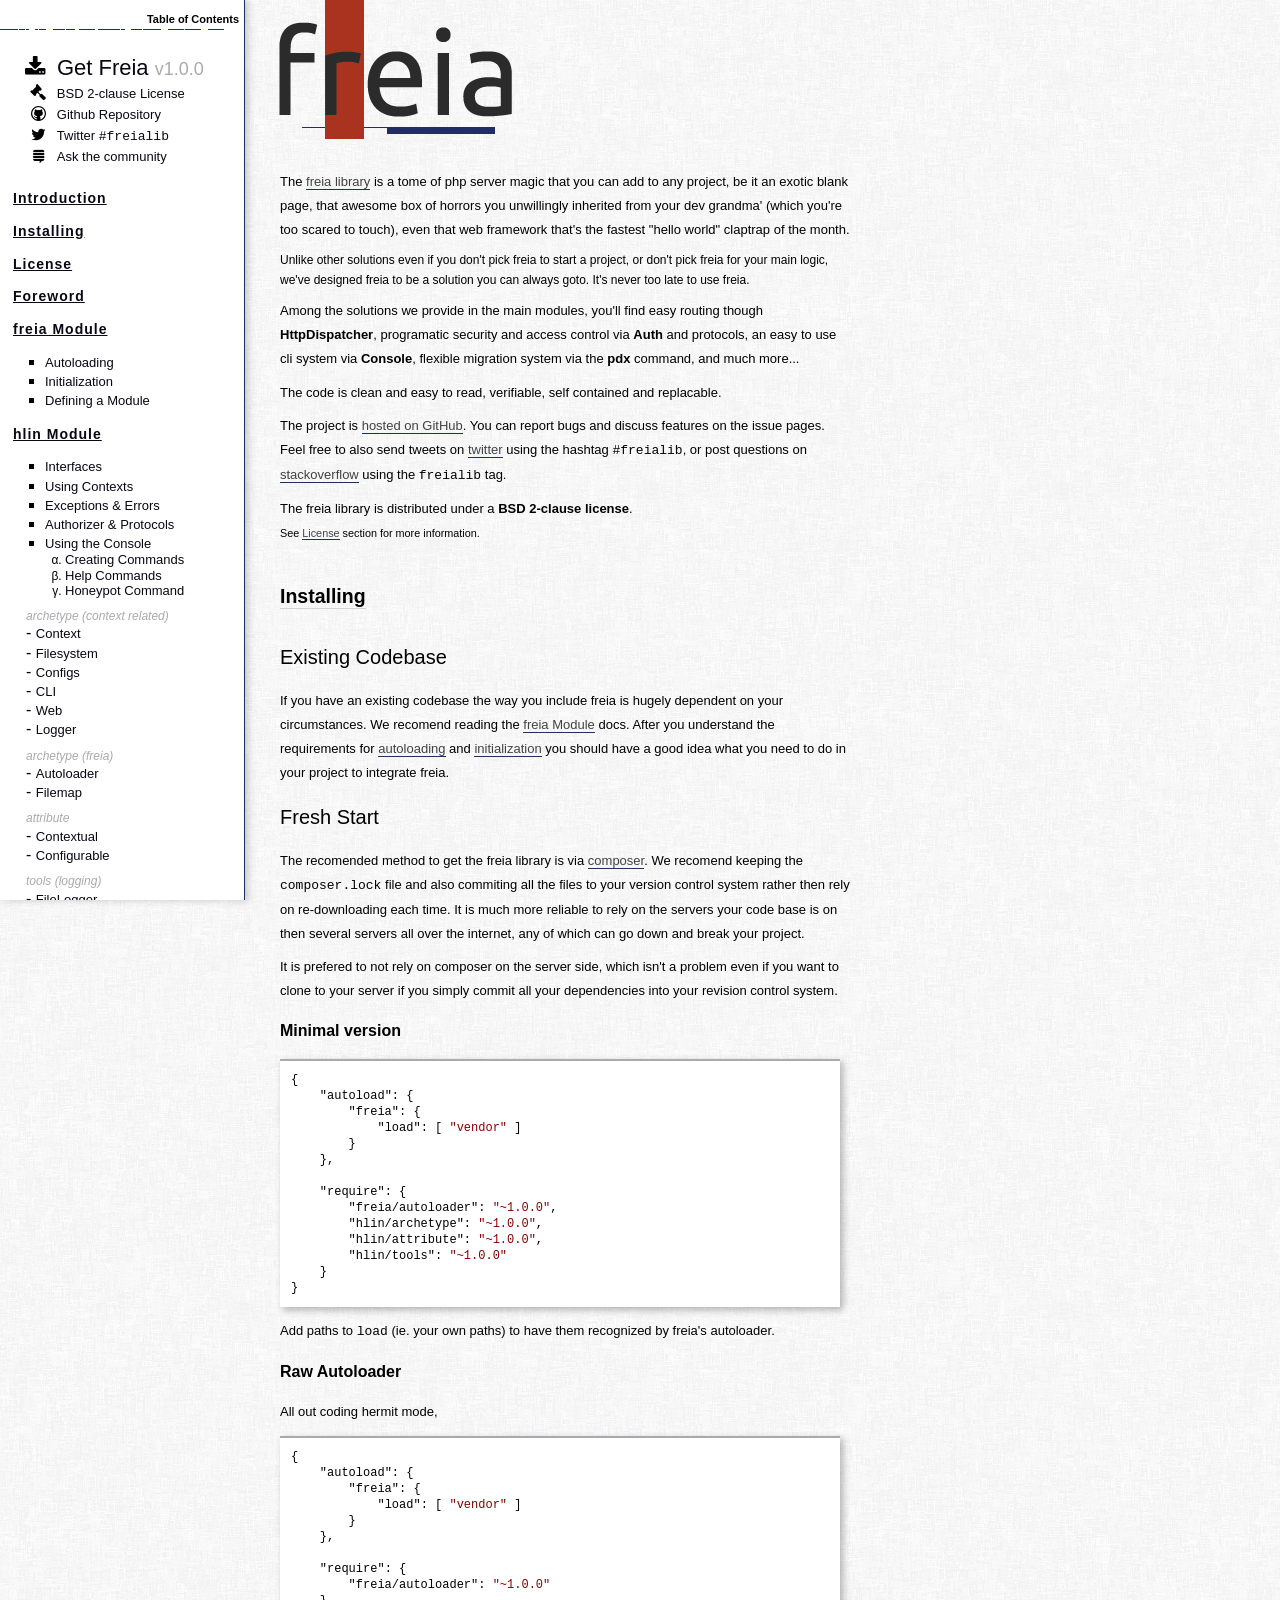
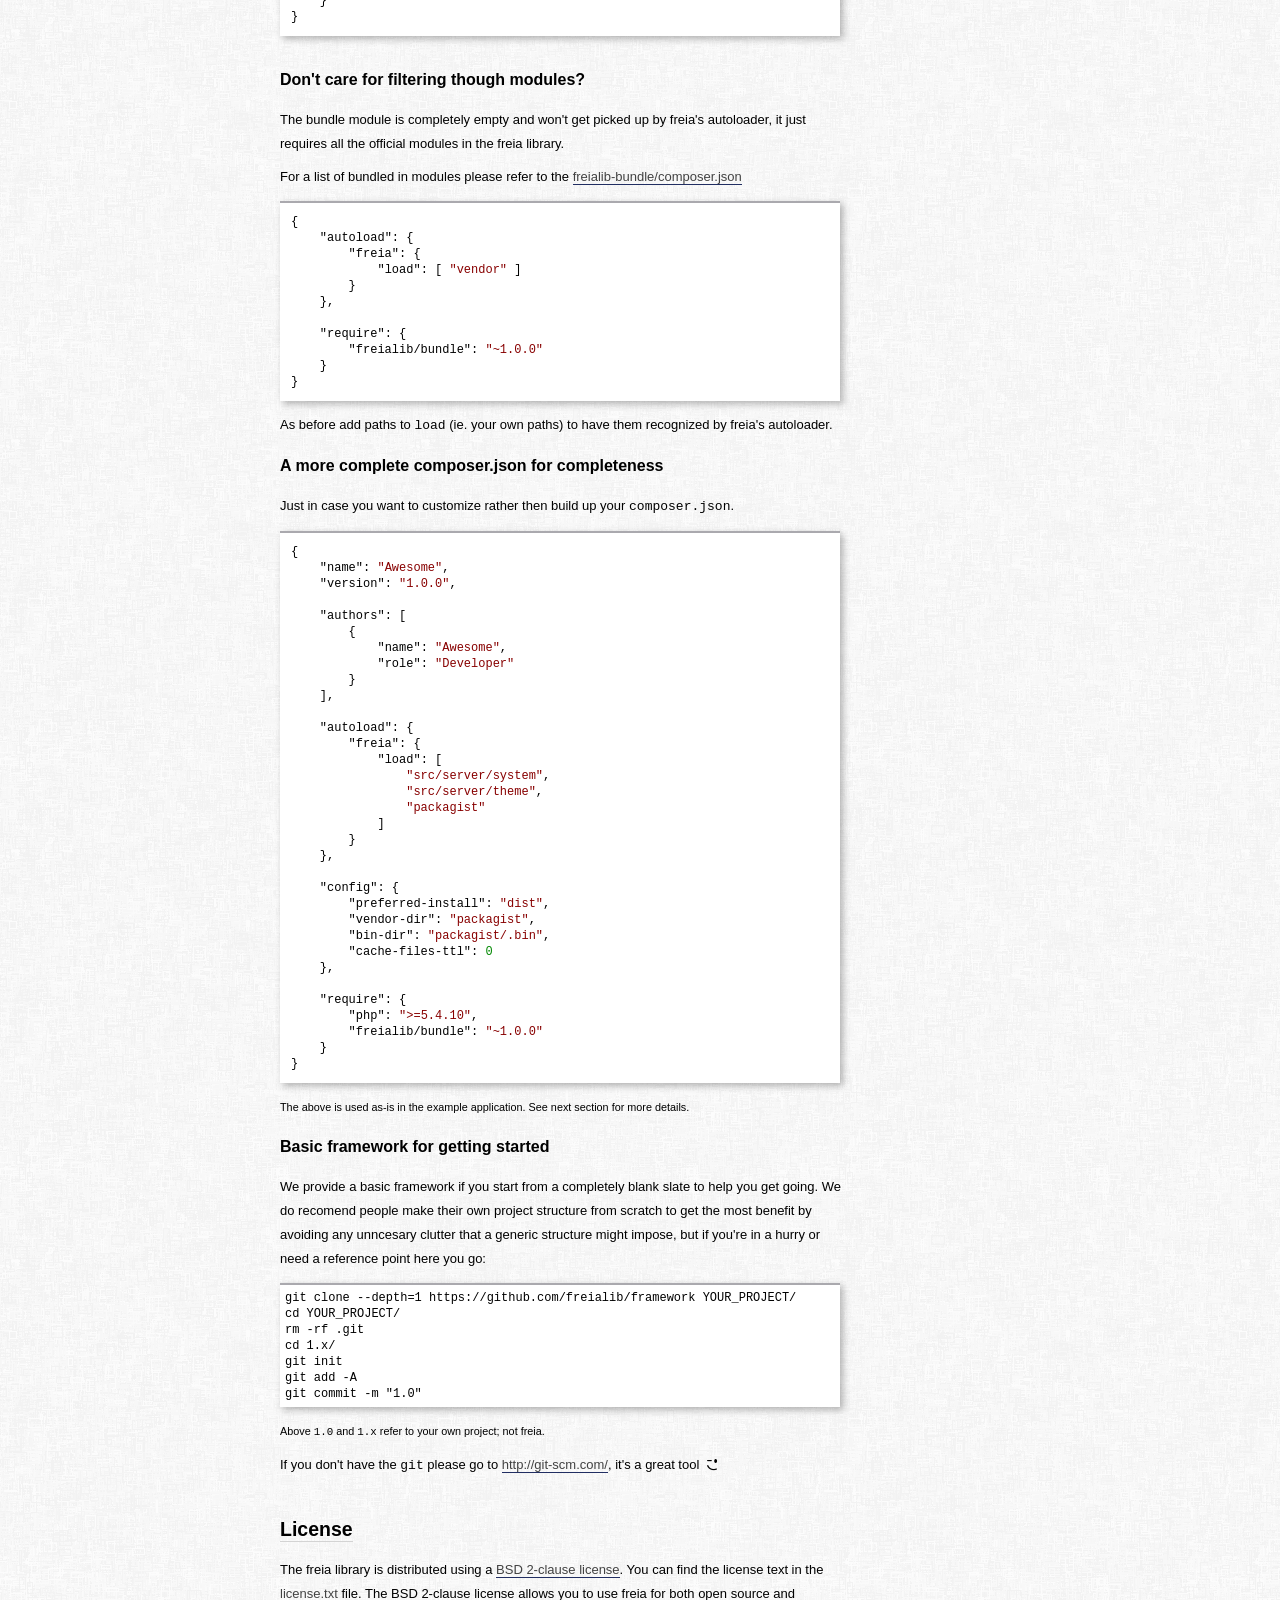
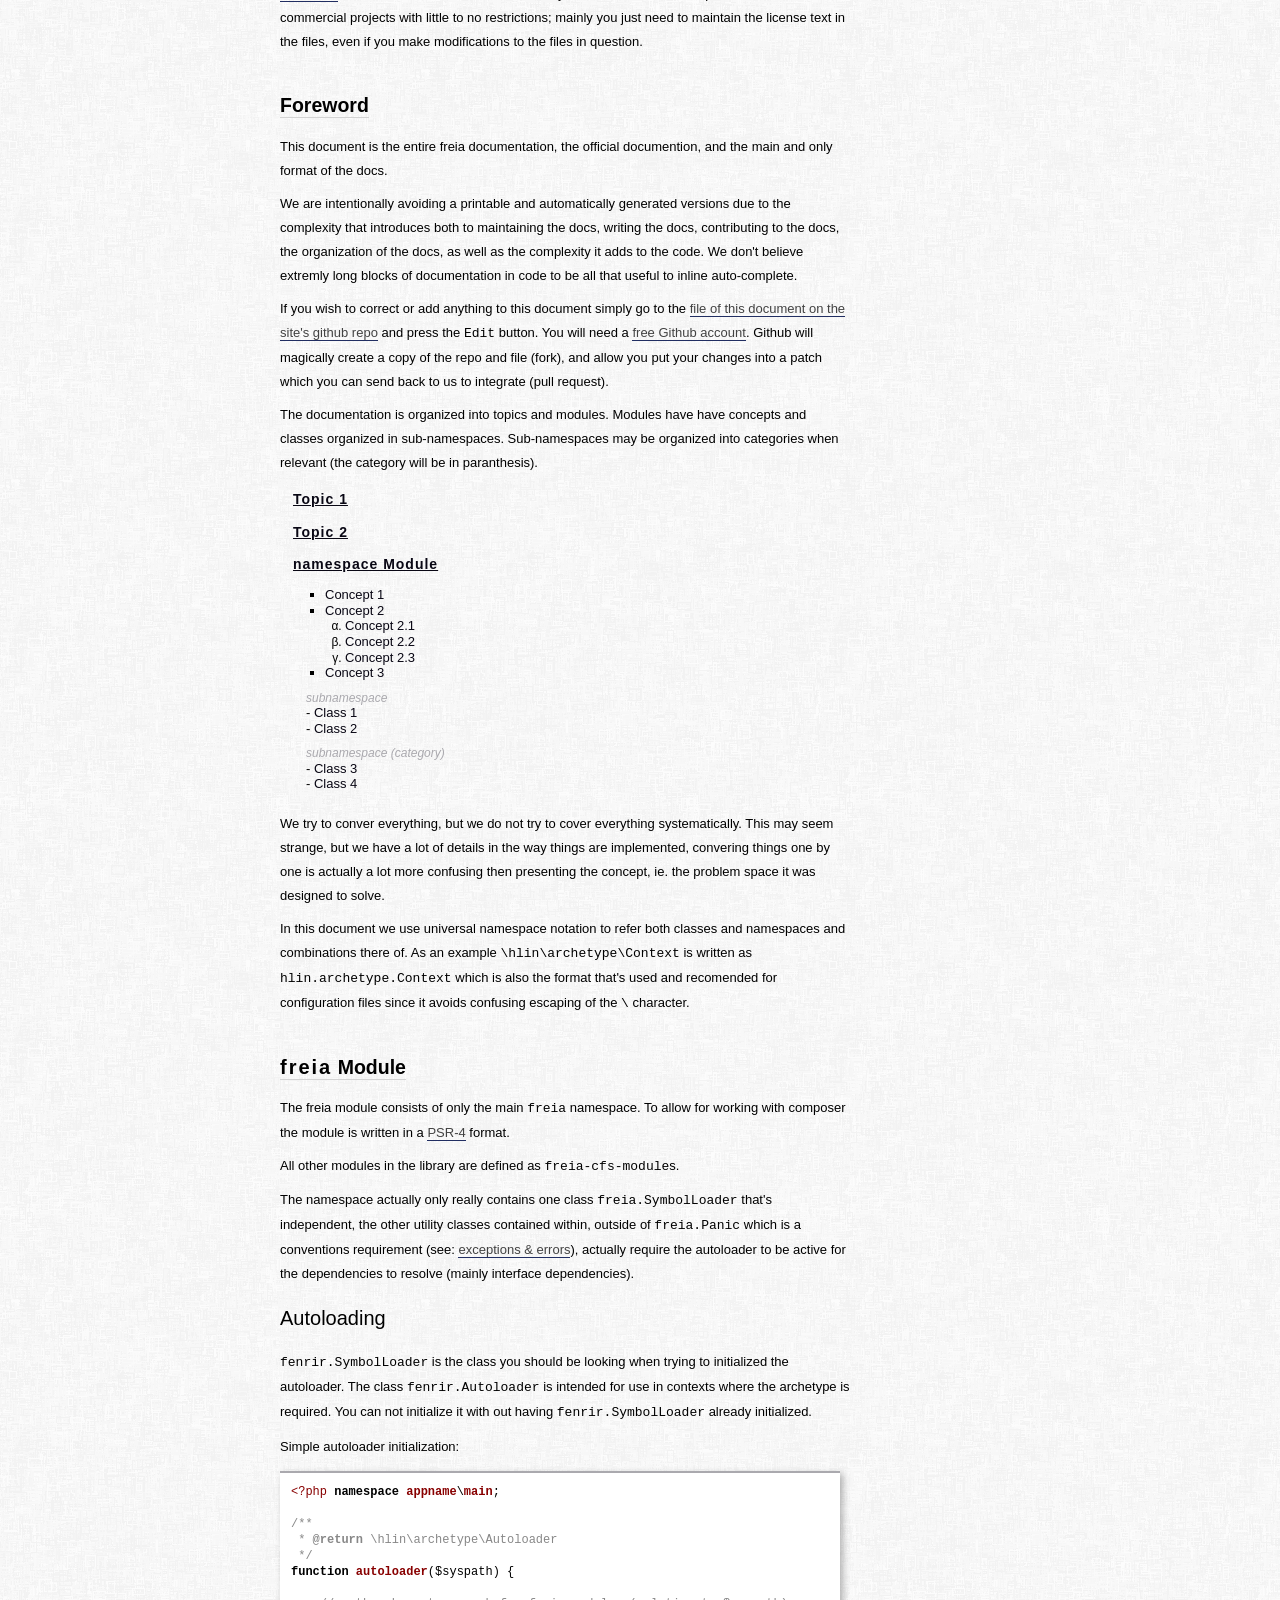
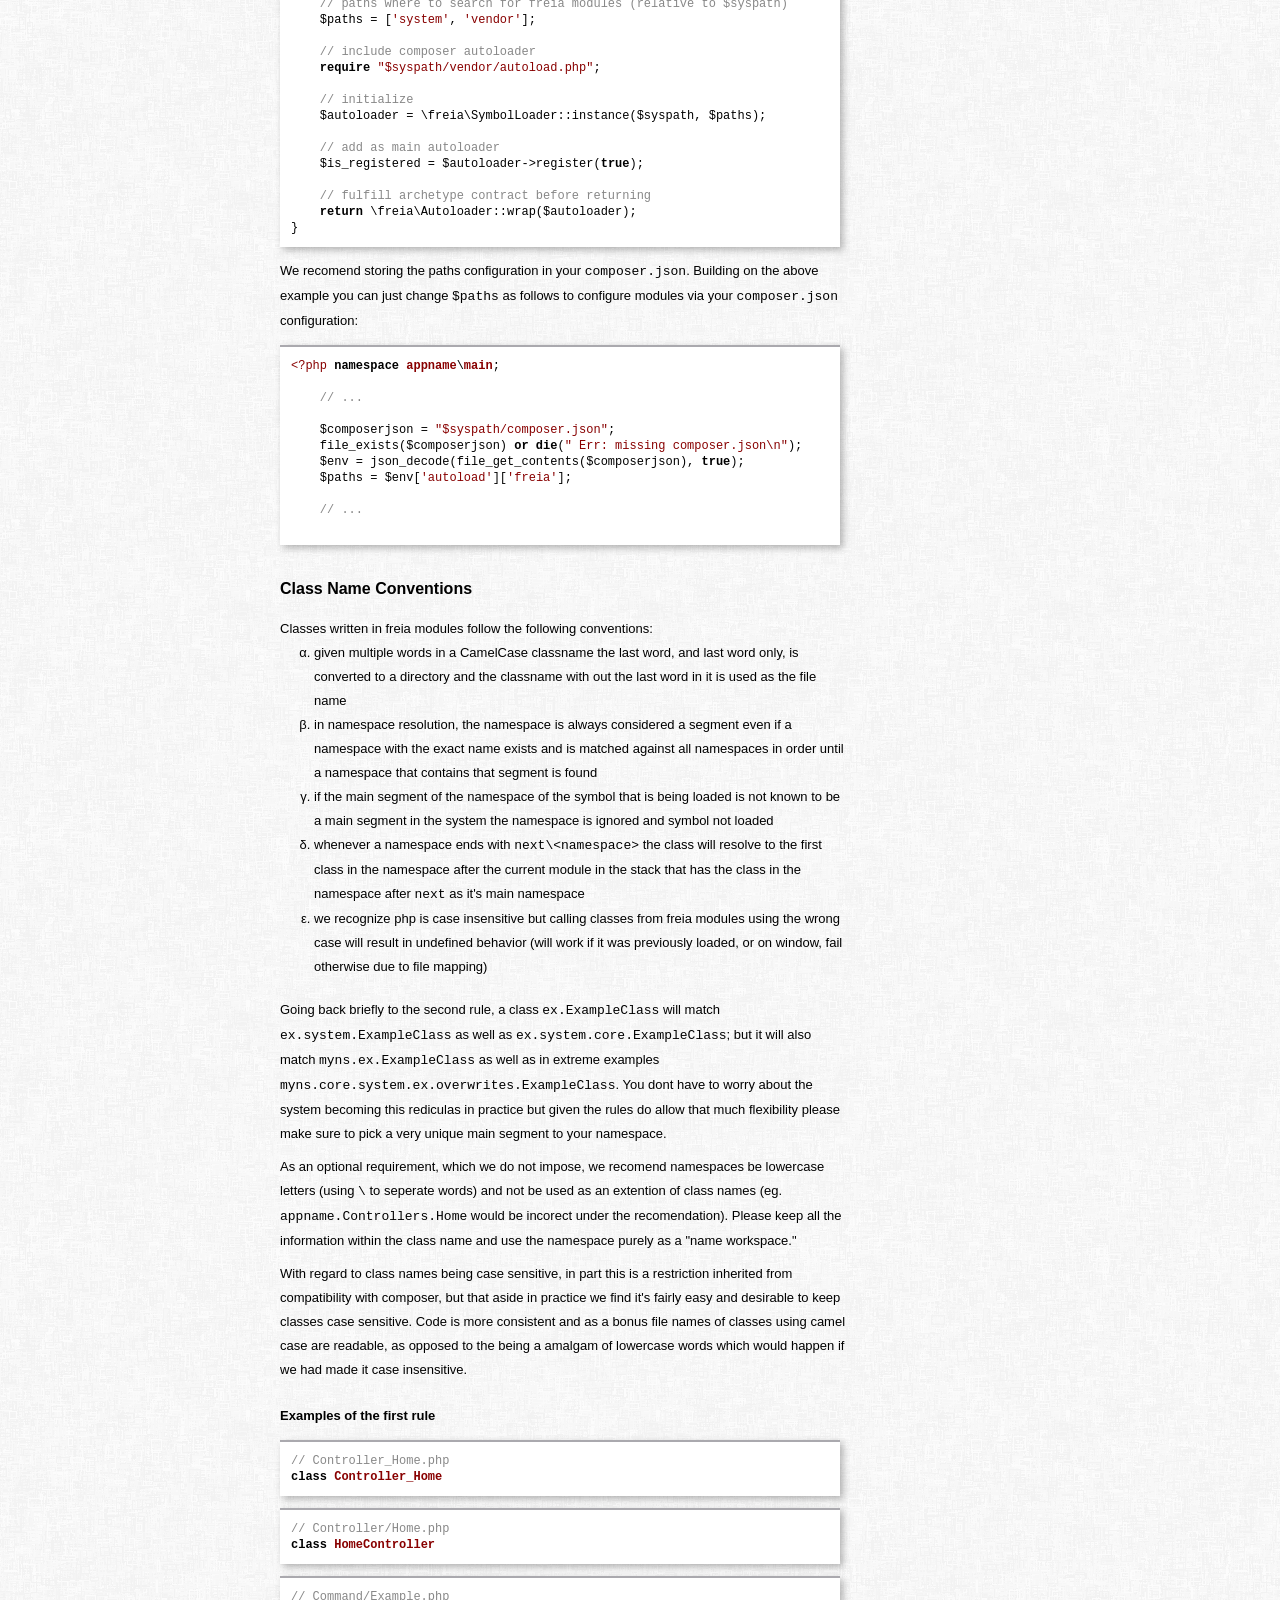
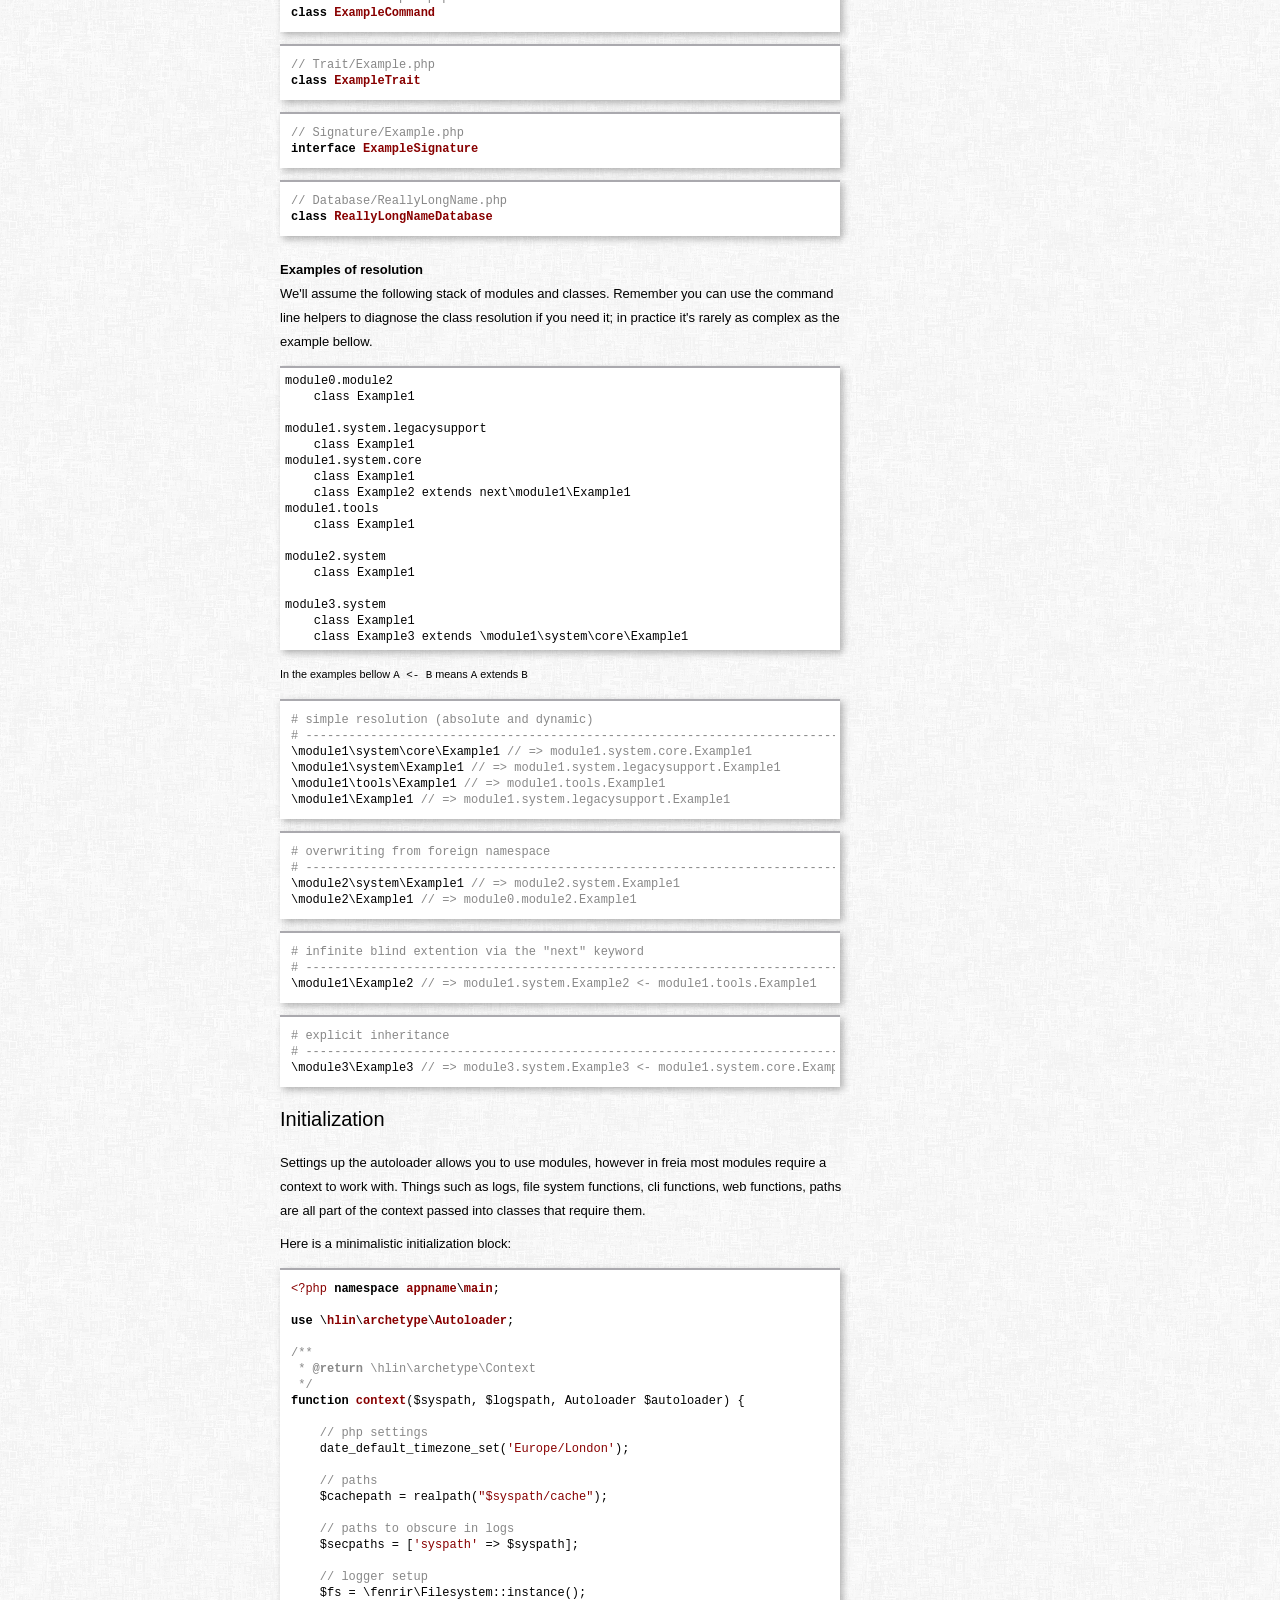
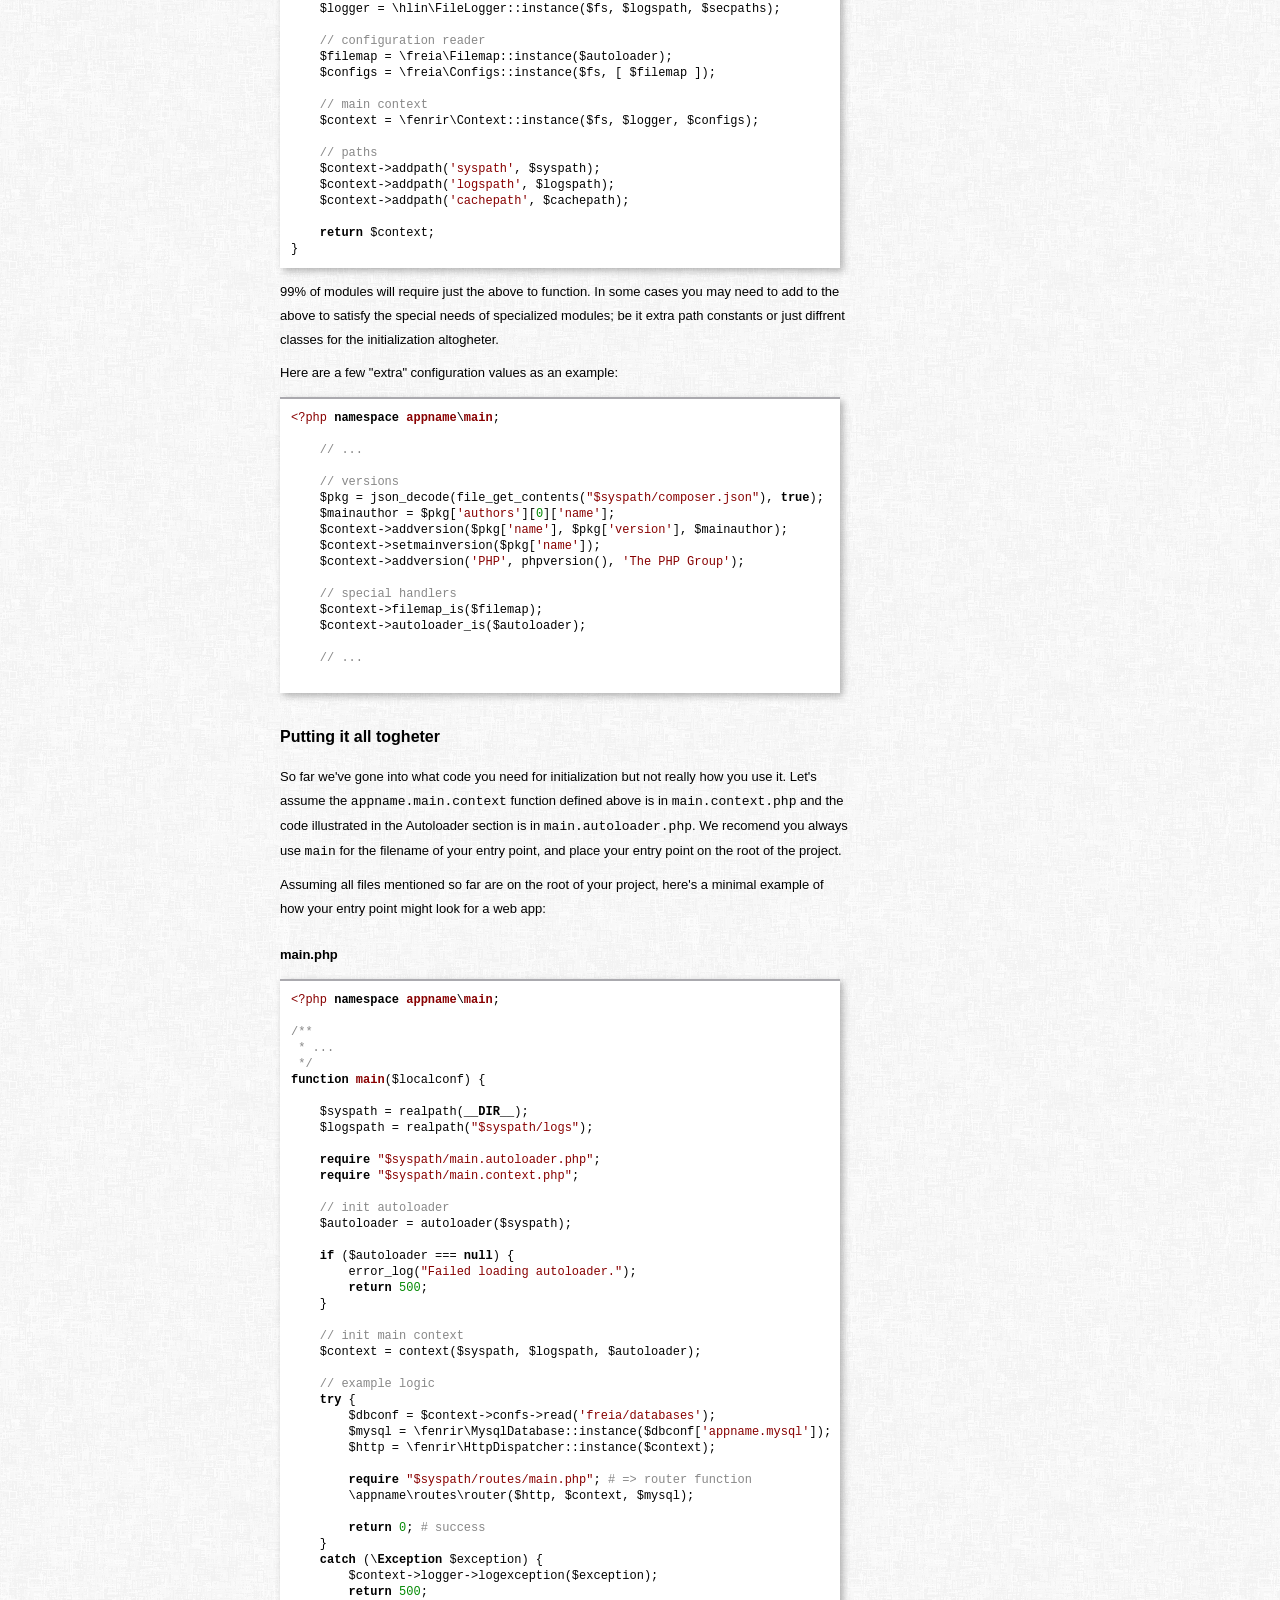
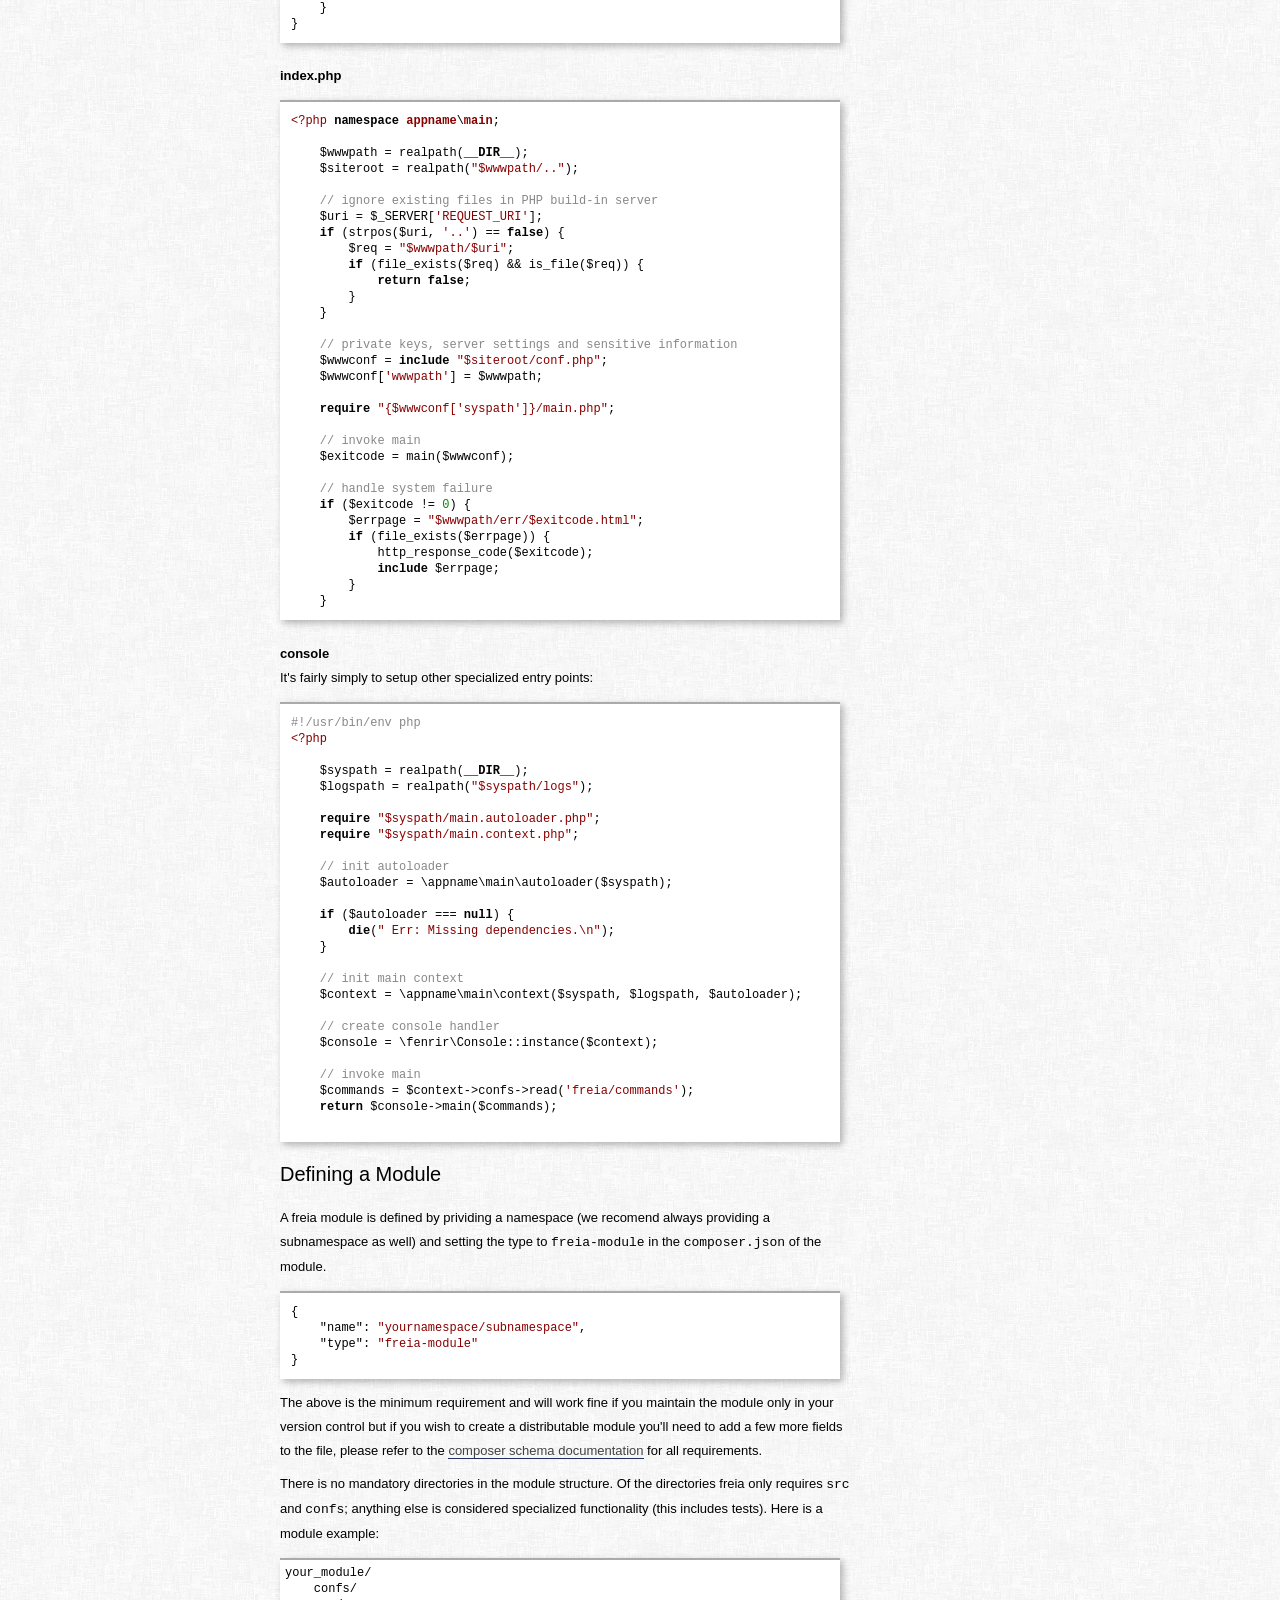
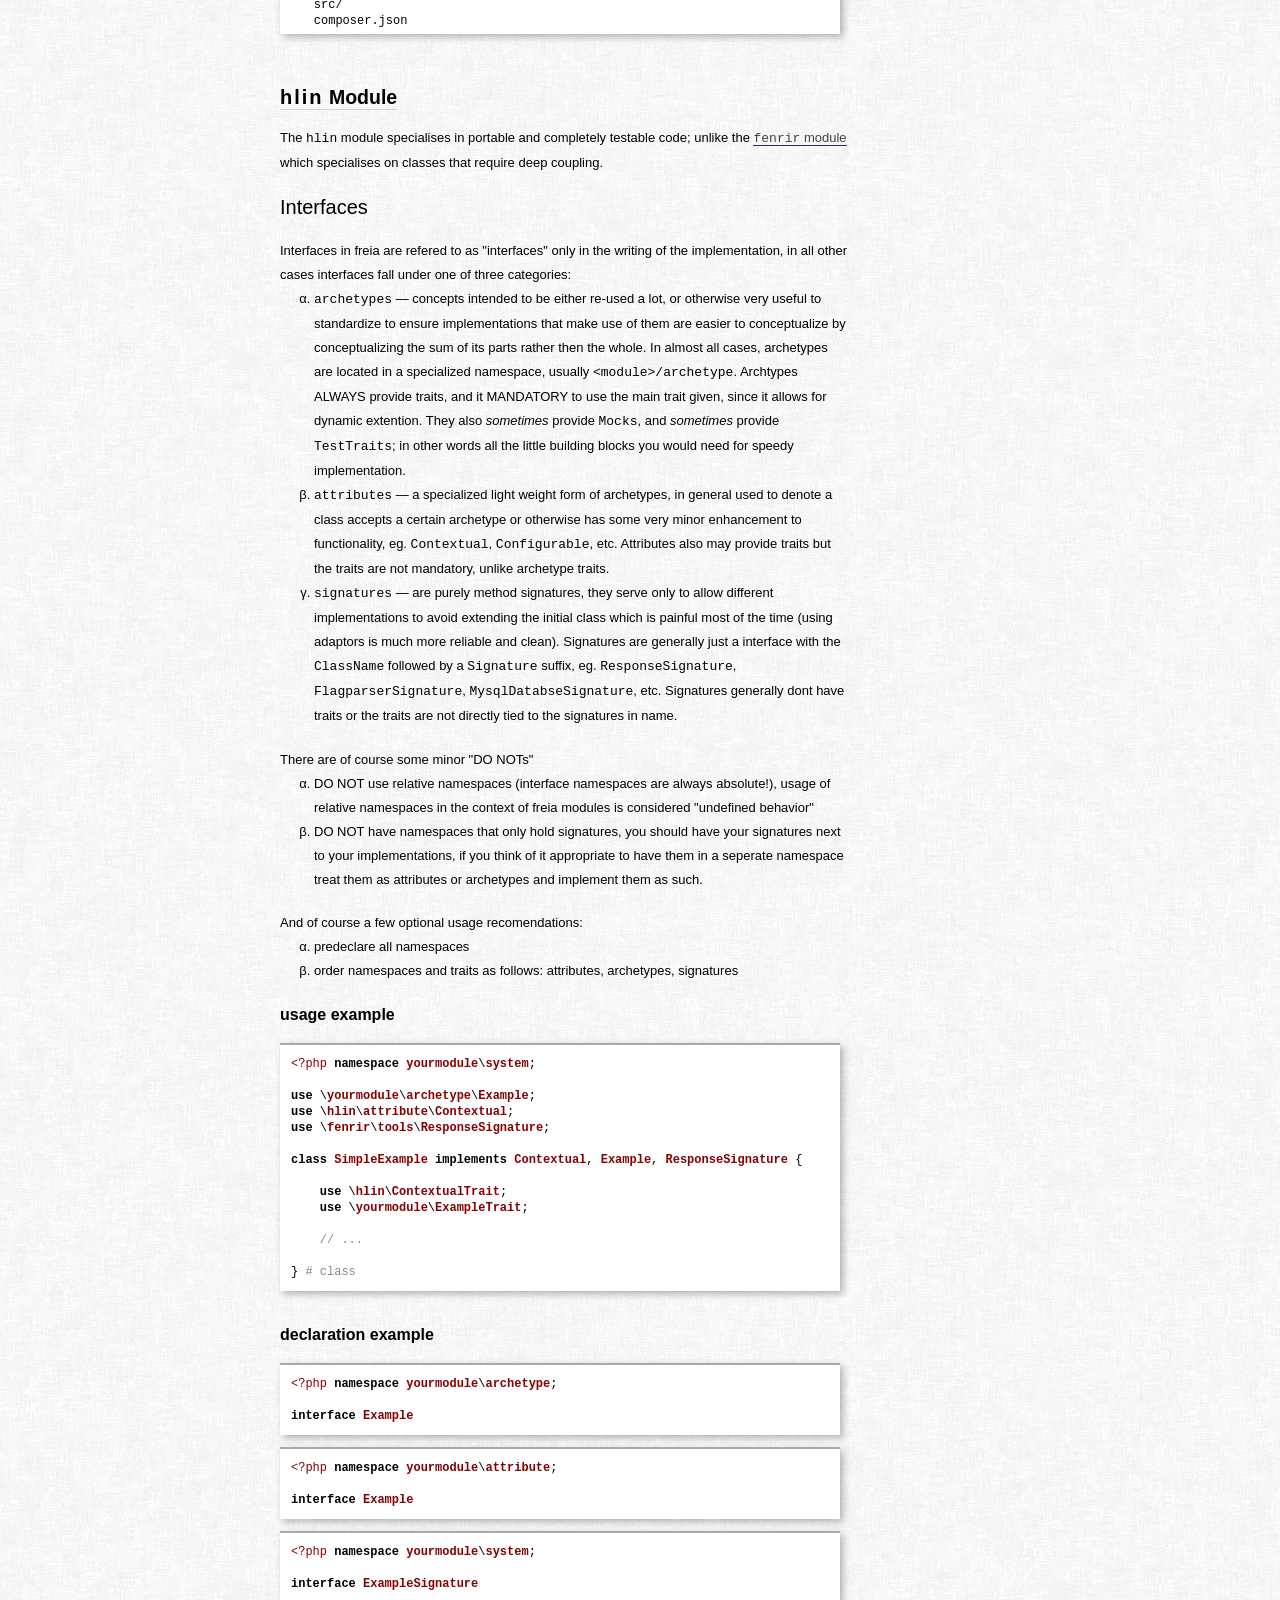
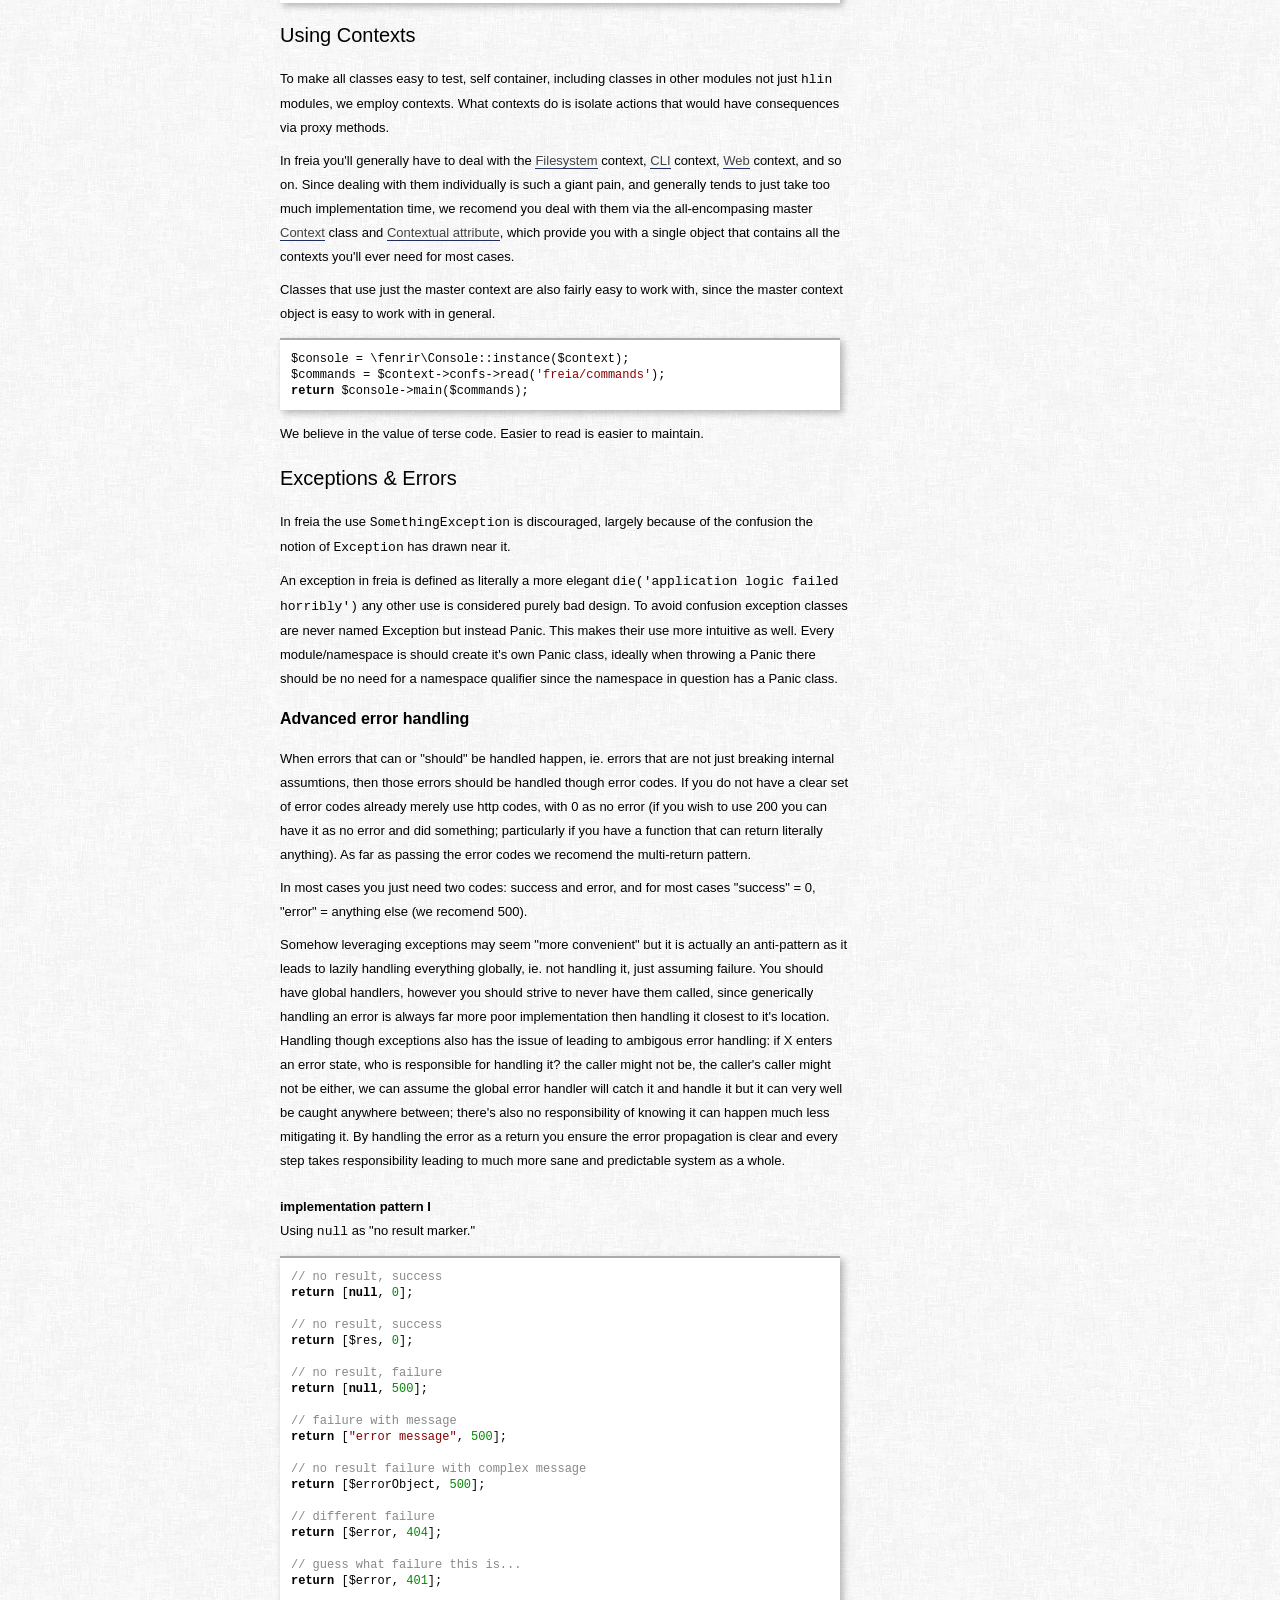
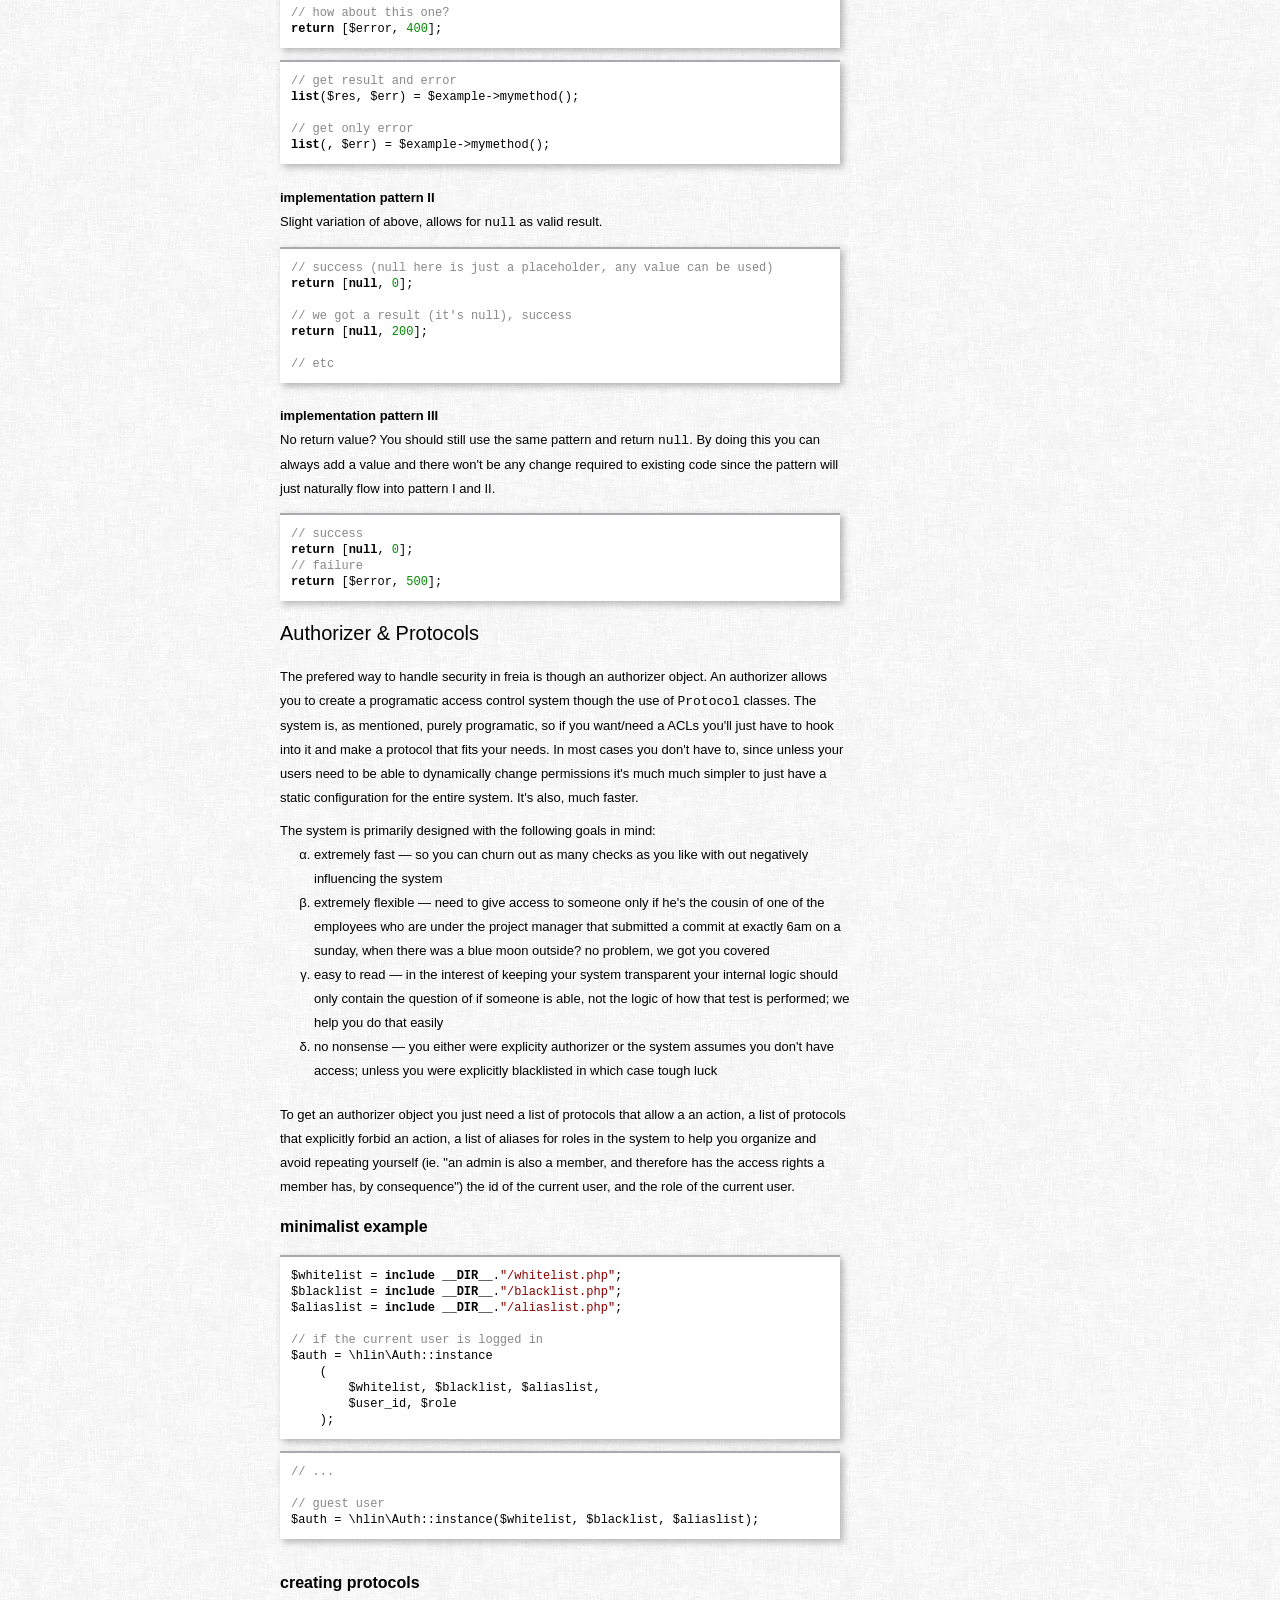
==== commit 0c4cc5ea: "update" ====
--- a/index.html
+++ b/index.html
@@ -356,18 +356,31 @@
 	<li>given multiple words in a CamelCase classname the last word, and last
 	    word only, is converted to a directory and the classname with out the
 	    last word in it is used as the file name</li>
-	<li>in resolution, if only the first segment of a namespace is provided the
-	    class will resolve to the top class with the segment as the main
-	    namespace or the first subnamespace in cases of foreign namespaces</li>
+	<li>in namespace resolution, the namespace is always considered a segment
+	    even if a namespace with the exact name exists and is matched against
+	    all namespaces in order until a namespace that contains that segment
+	    is found</li>
+	<li>if the main segment of the namespace of the symbol that is being loaded
+	    is not known to be a main segment in the system the namespace is
+	    ignored and symbol not loaded</li>
 	<li>whenever a namespace ends with <code>next\&lt;namespace&gt;</code> the
 	    class will resolve to the first class in the namespace after the
 	    current module in the stack that has the class in the namespace after
-	    <code>next</code></li>
+	    <code>next</code> as it's main namespace</li>
 	<li>we recognize php is case insensitive but calling classes from freia
 	    modules using the wrong case will result in undefined behavior (will
 	    work if it was previously loaded, or on window, fail otherwise due to
 	    file mapping)</li>
 </ul>
+
+<p>Going back briefly to the second rule, a class <code>ex.ExampleClass</code>
+will match <code>ex.system.ExampleClass</code> as well as
+<code>ex.system.core.ExampleClass</code>; but it will also match
+<code>myns.ex.ExampleClass</code> as well as in extreme examples
+<code>myns.core.system.ex.overwrites.ExampleClass</code>. You dont have to
+worry about the system becoming this rediculas in practice but given the rules
+do allow that much flexibility please make sure to pick a very unique main
+segment to your namespace.</p>
 
 <p>As an optional requirement, which we do not impose, we recomend namespaces
 be lowercase letters (using <code>\</code> to seperate words) and not be used
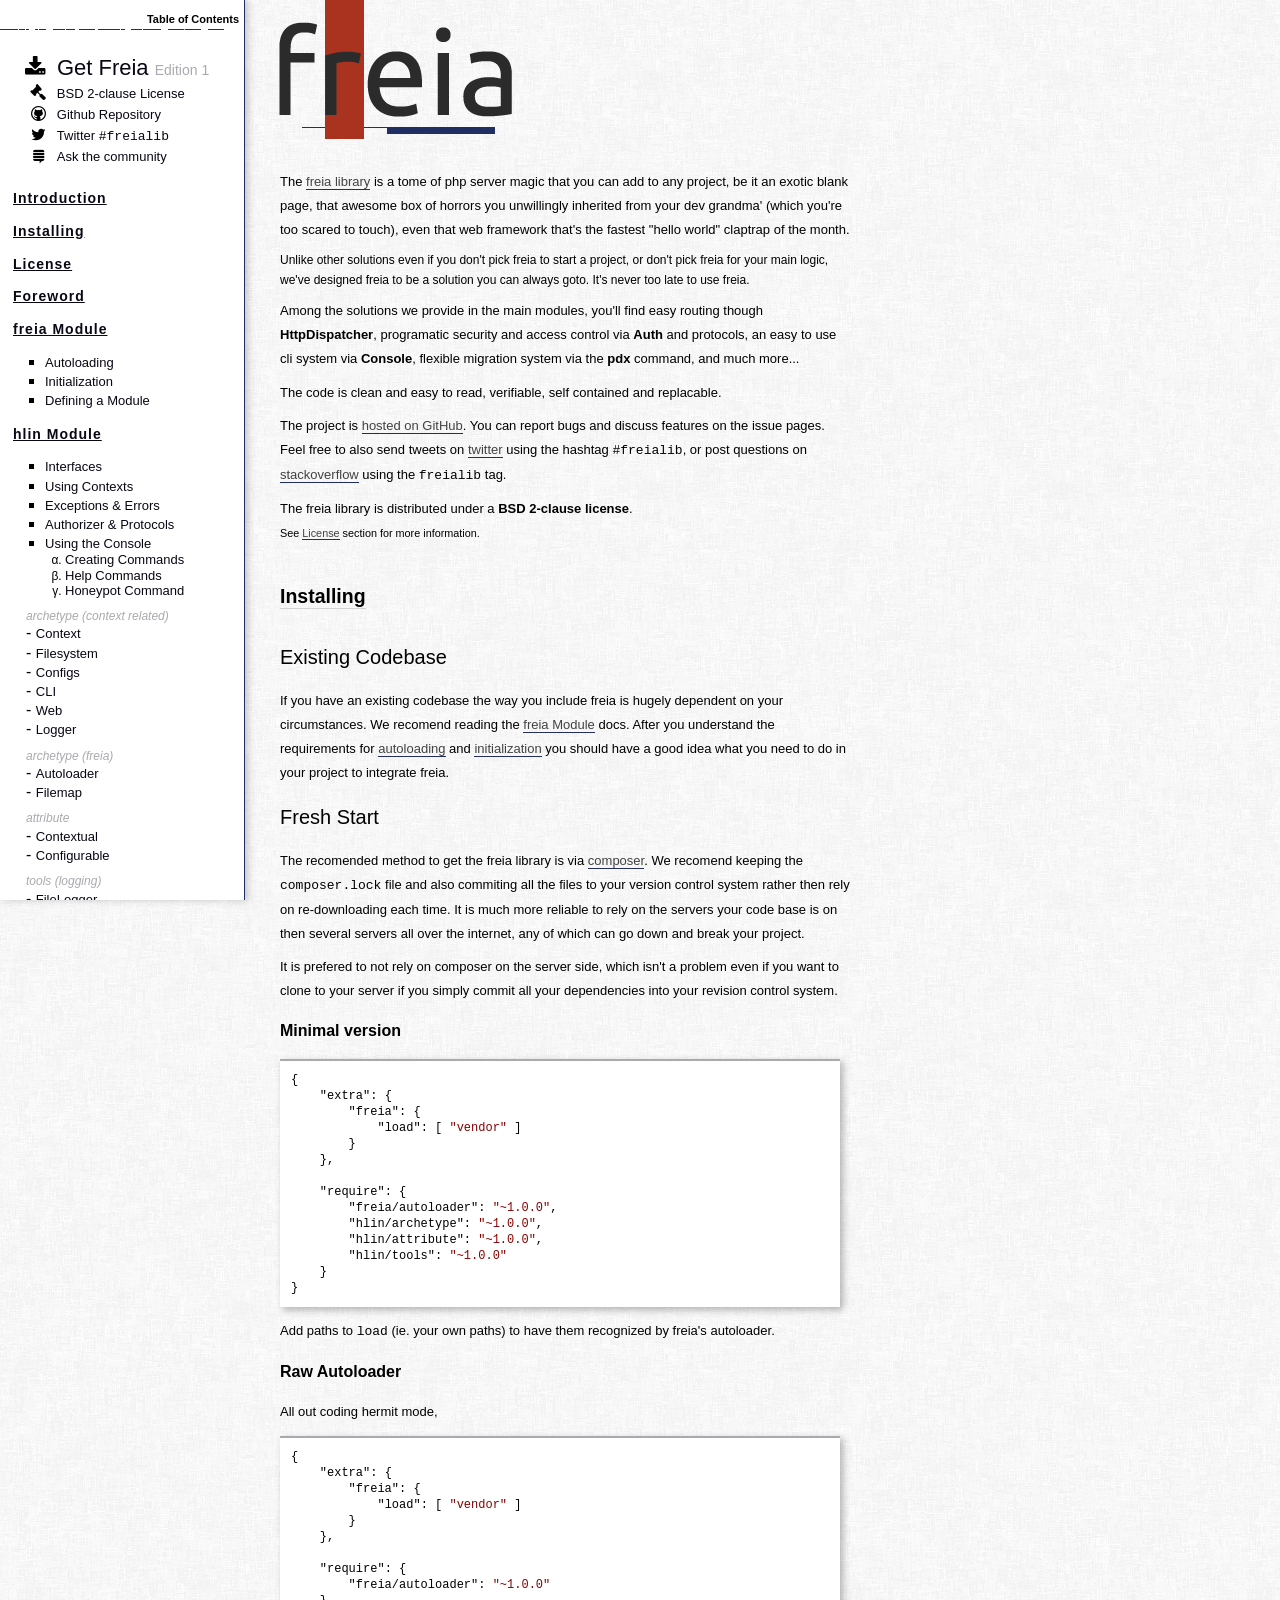
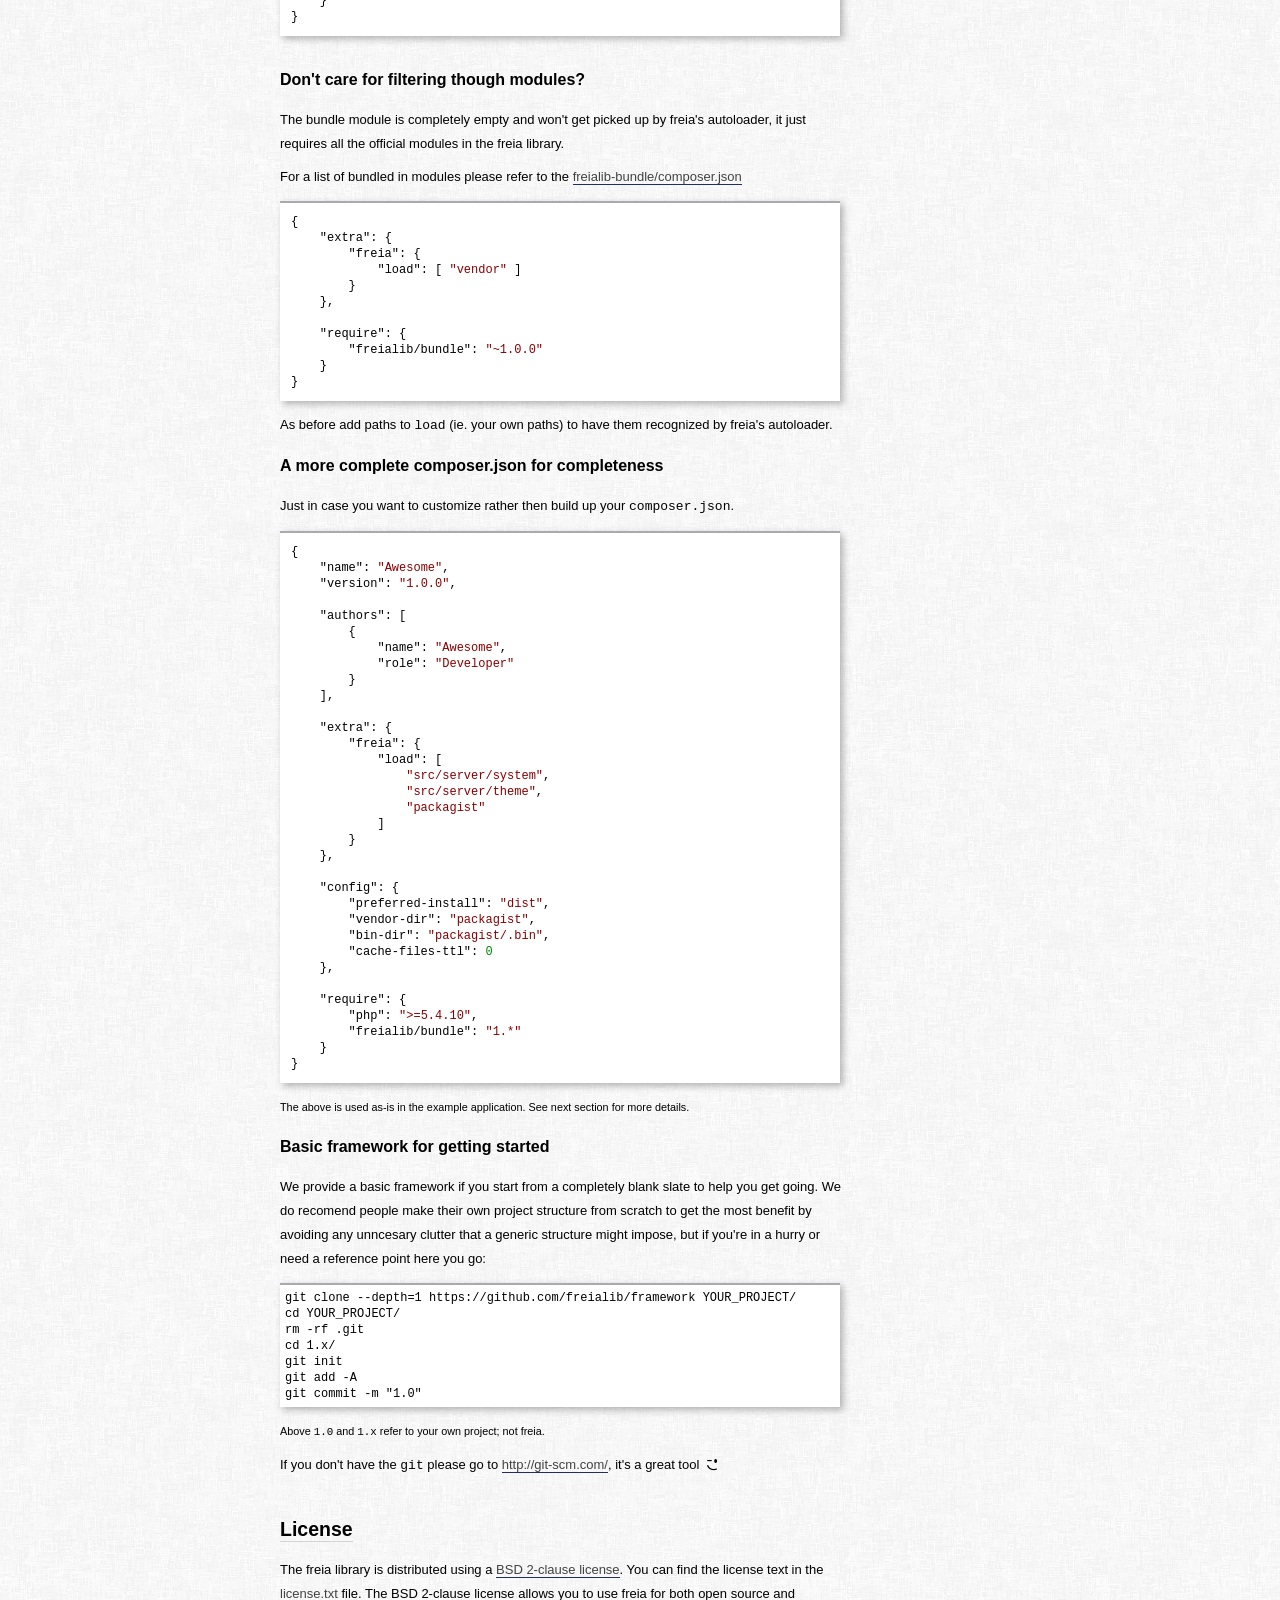
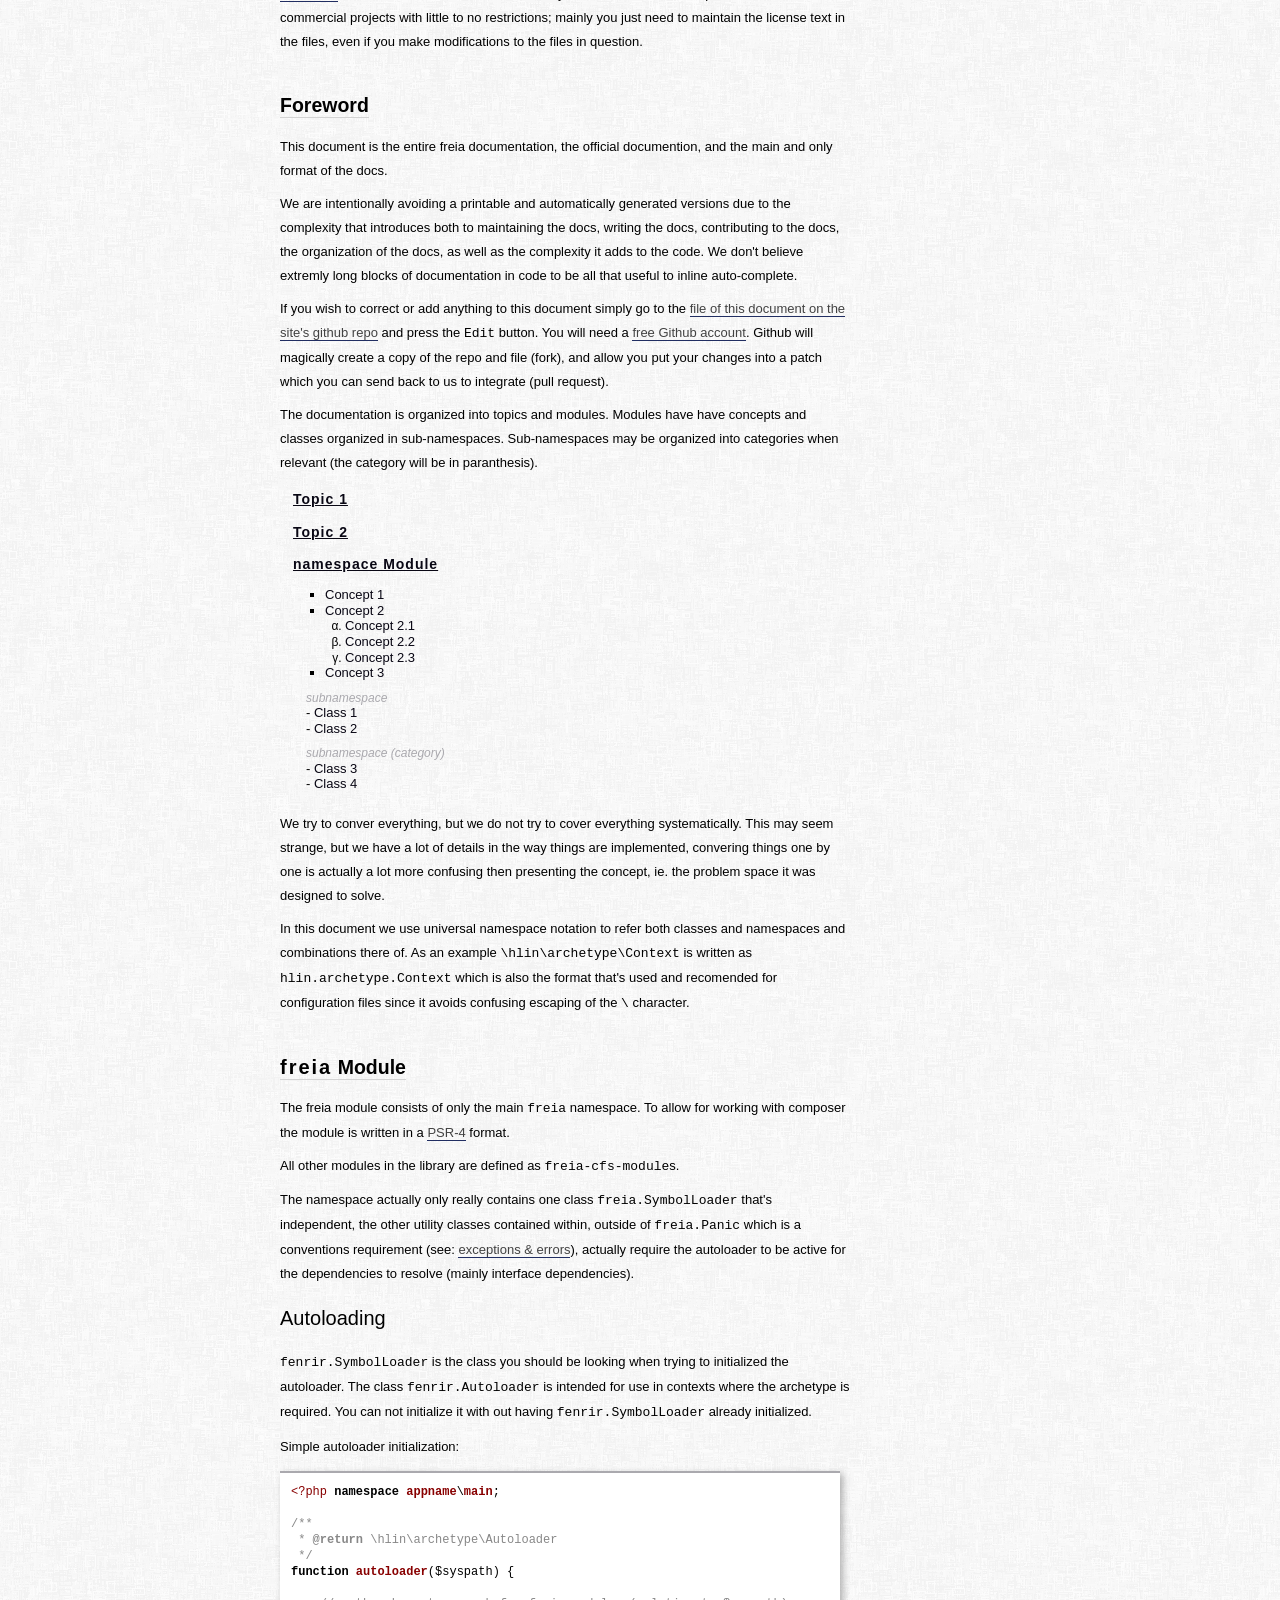
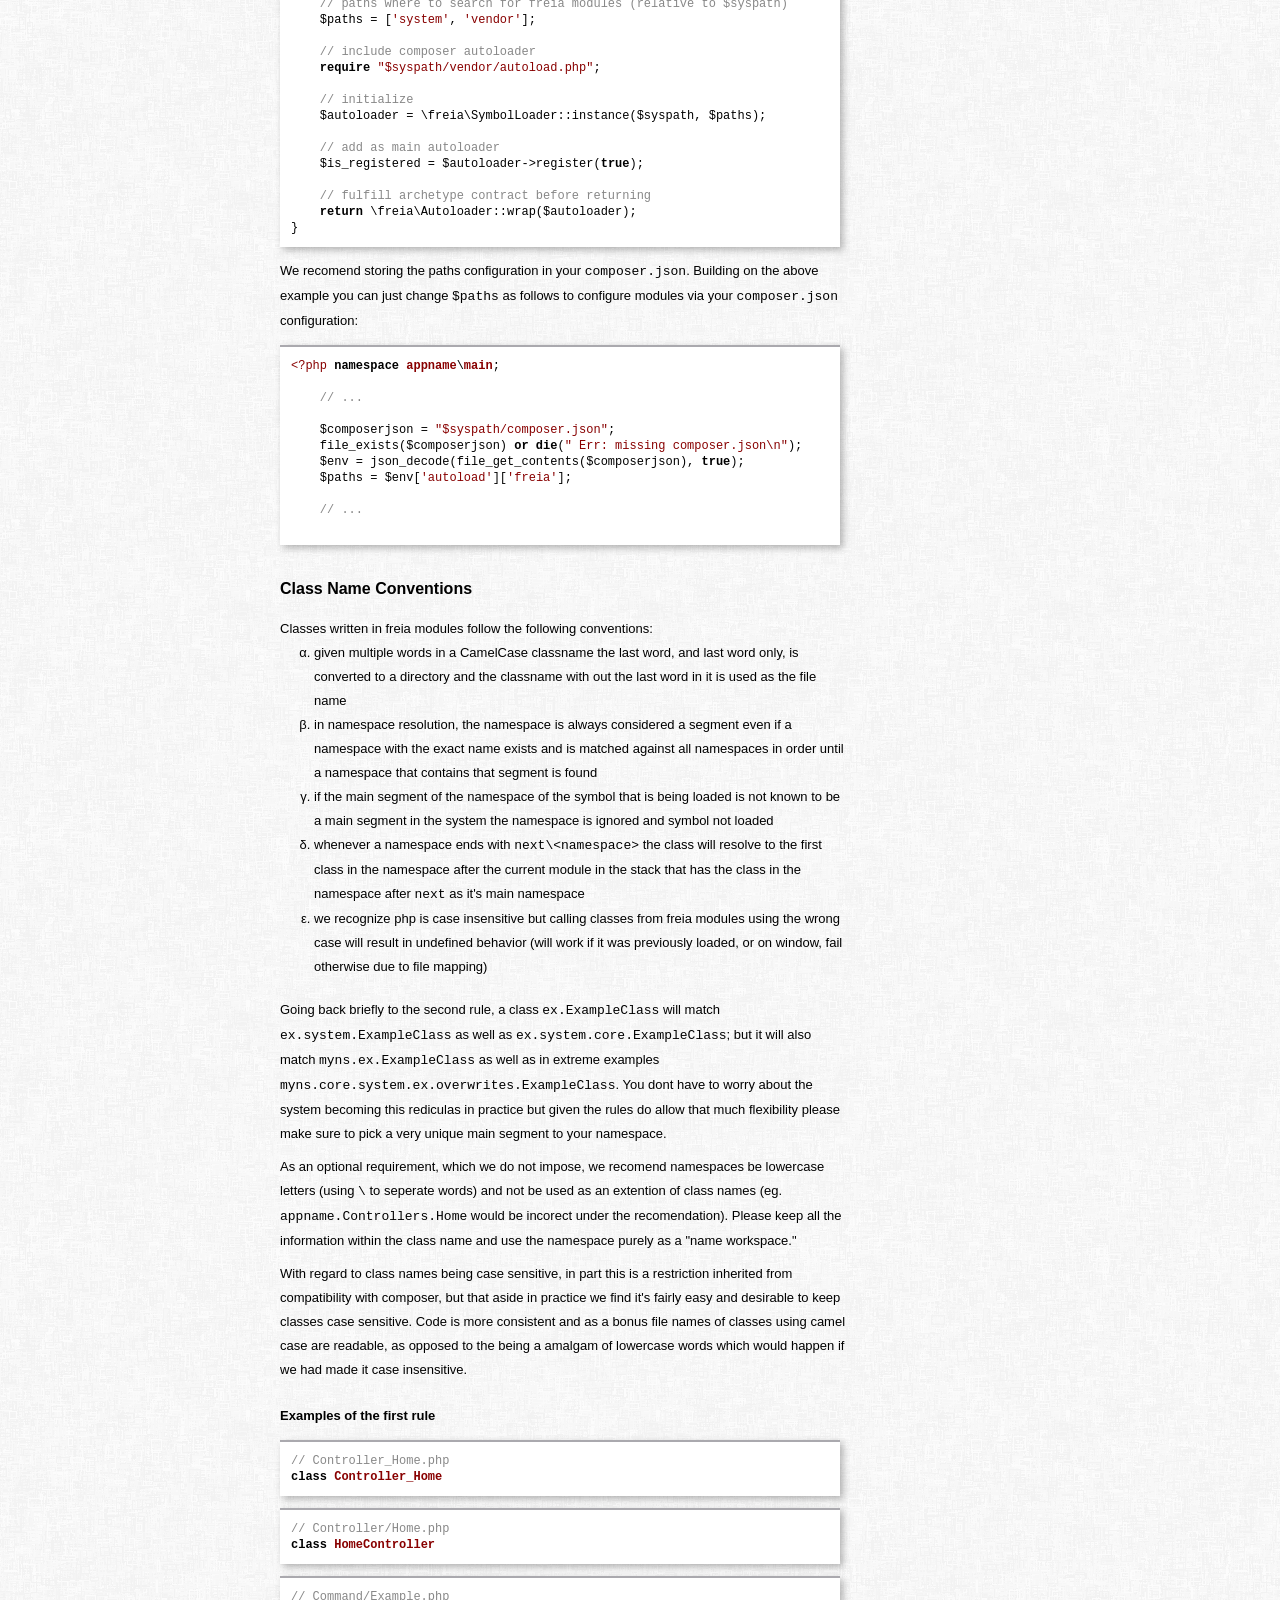
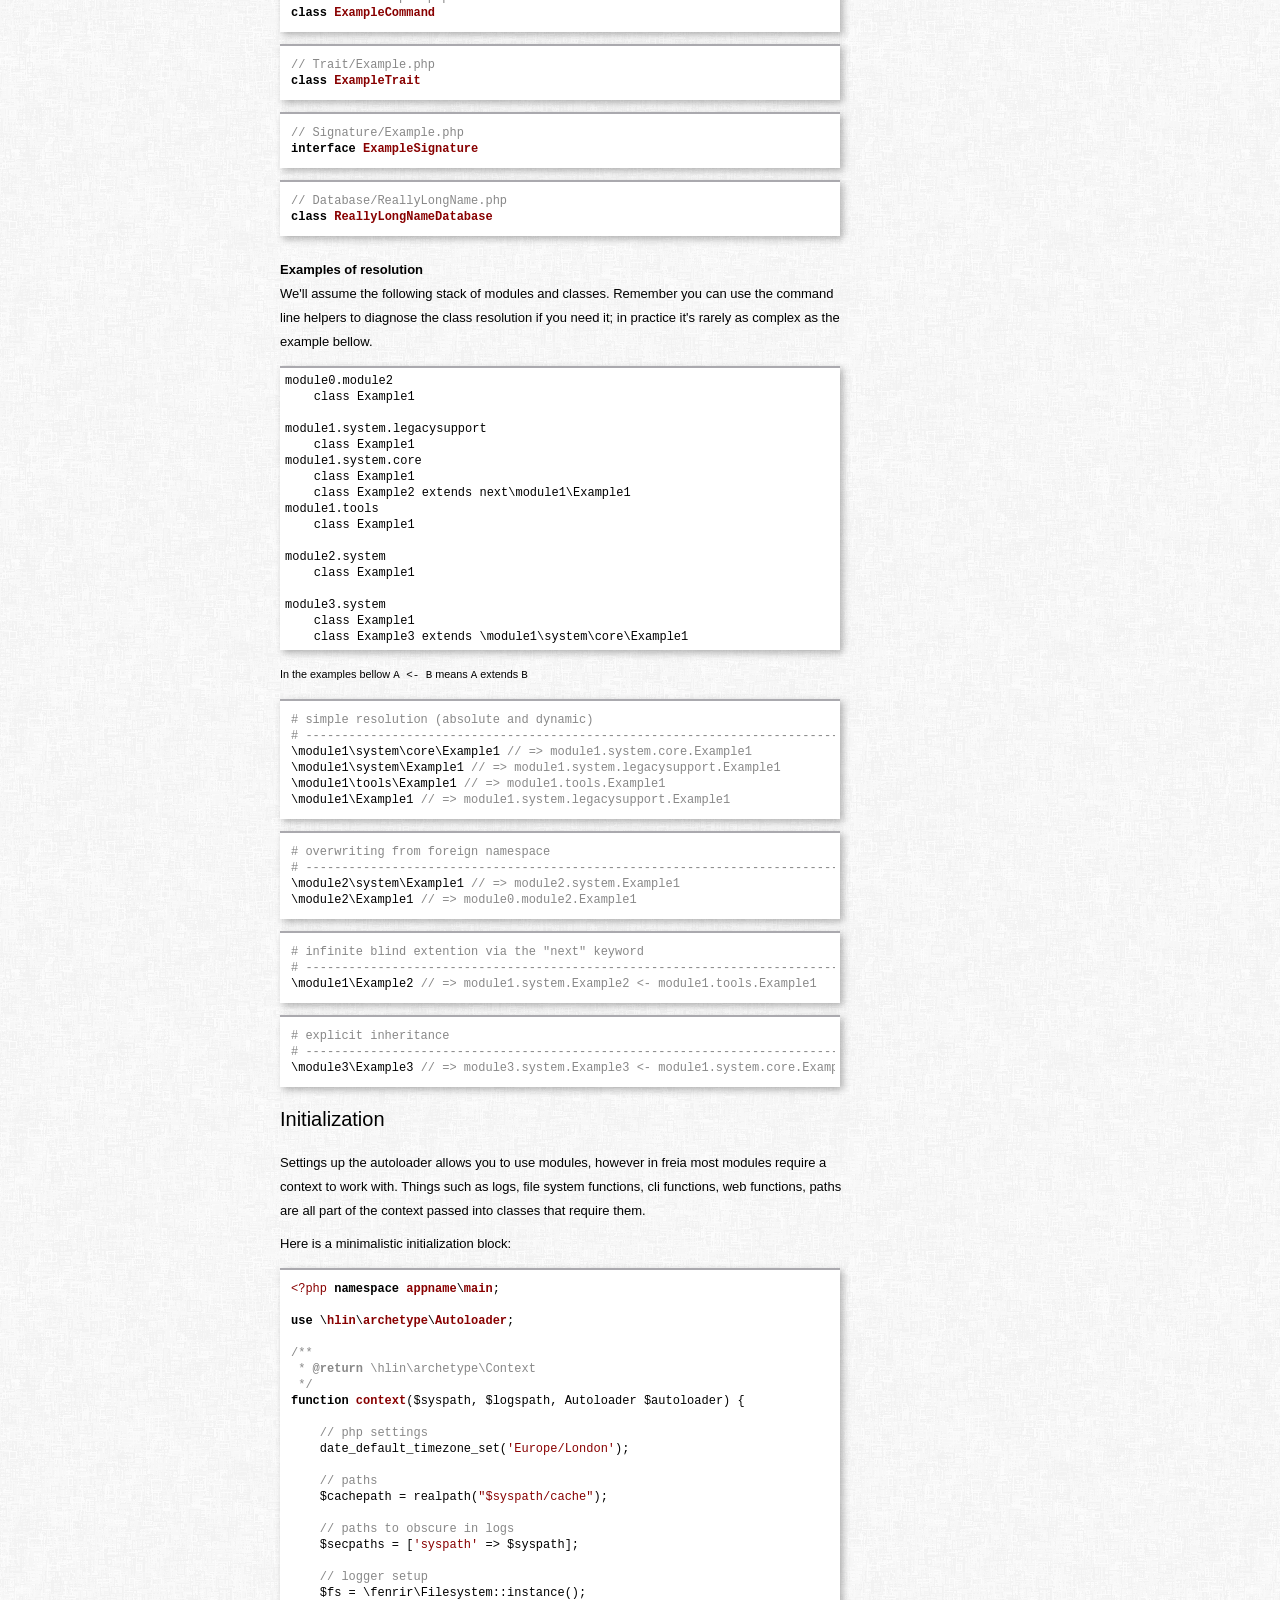
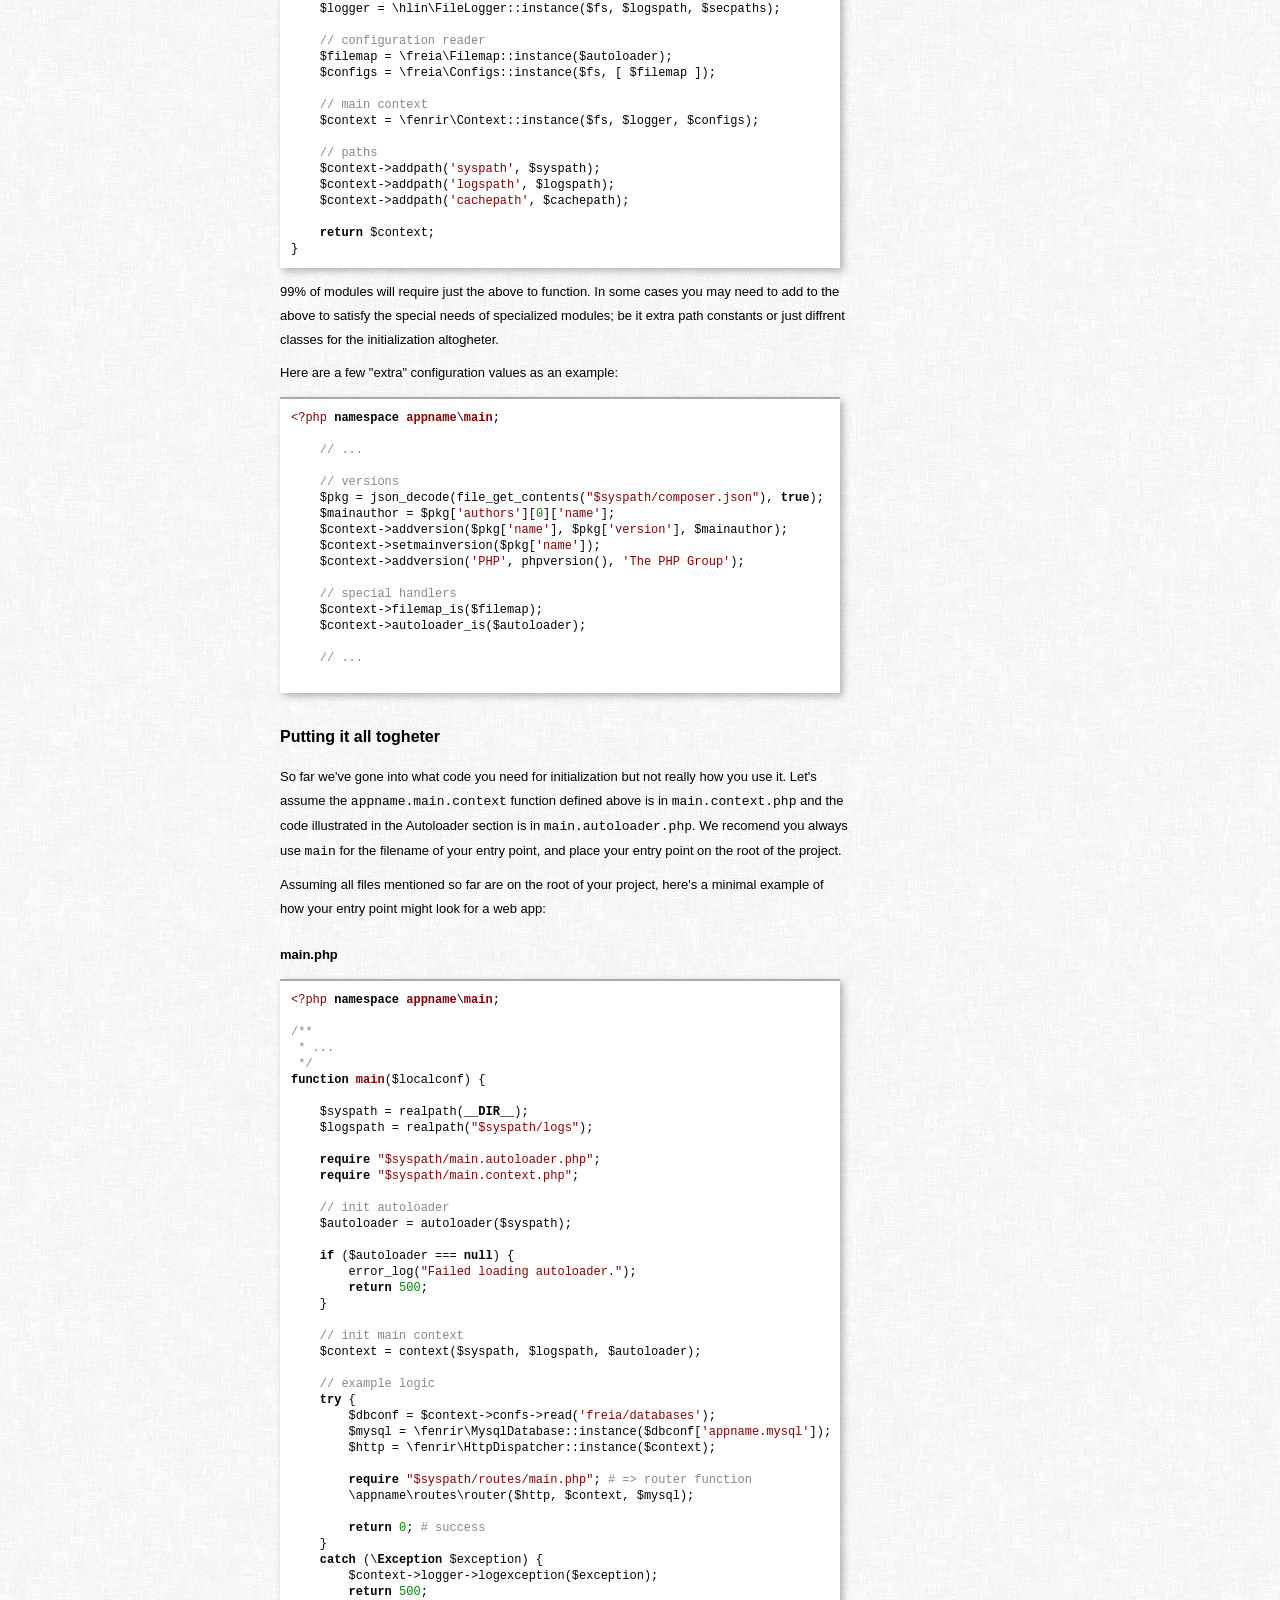
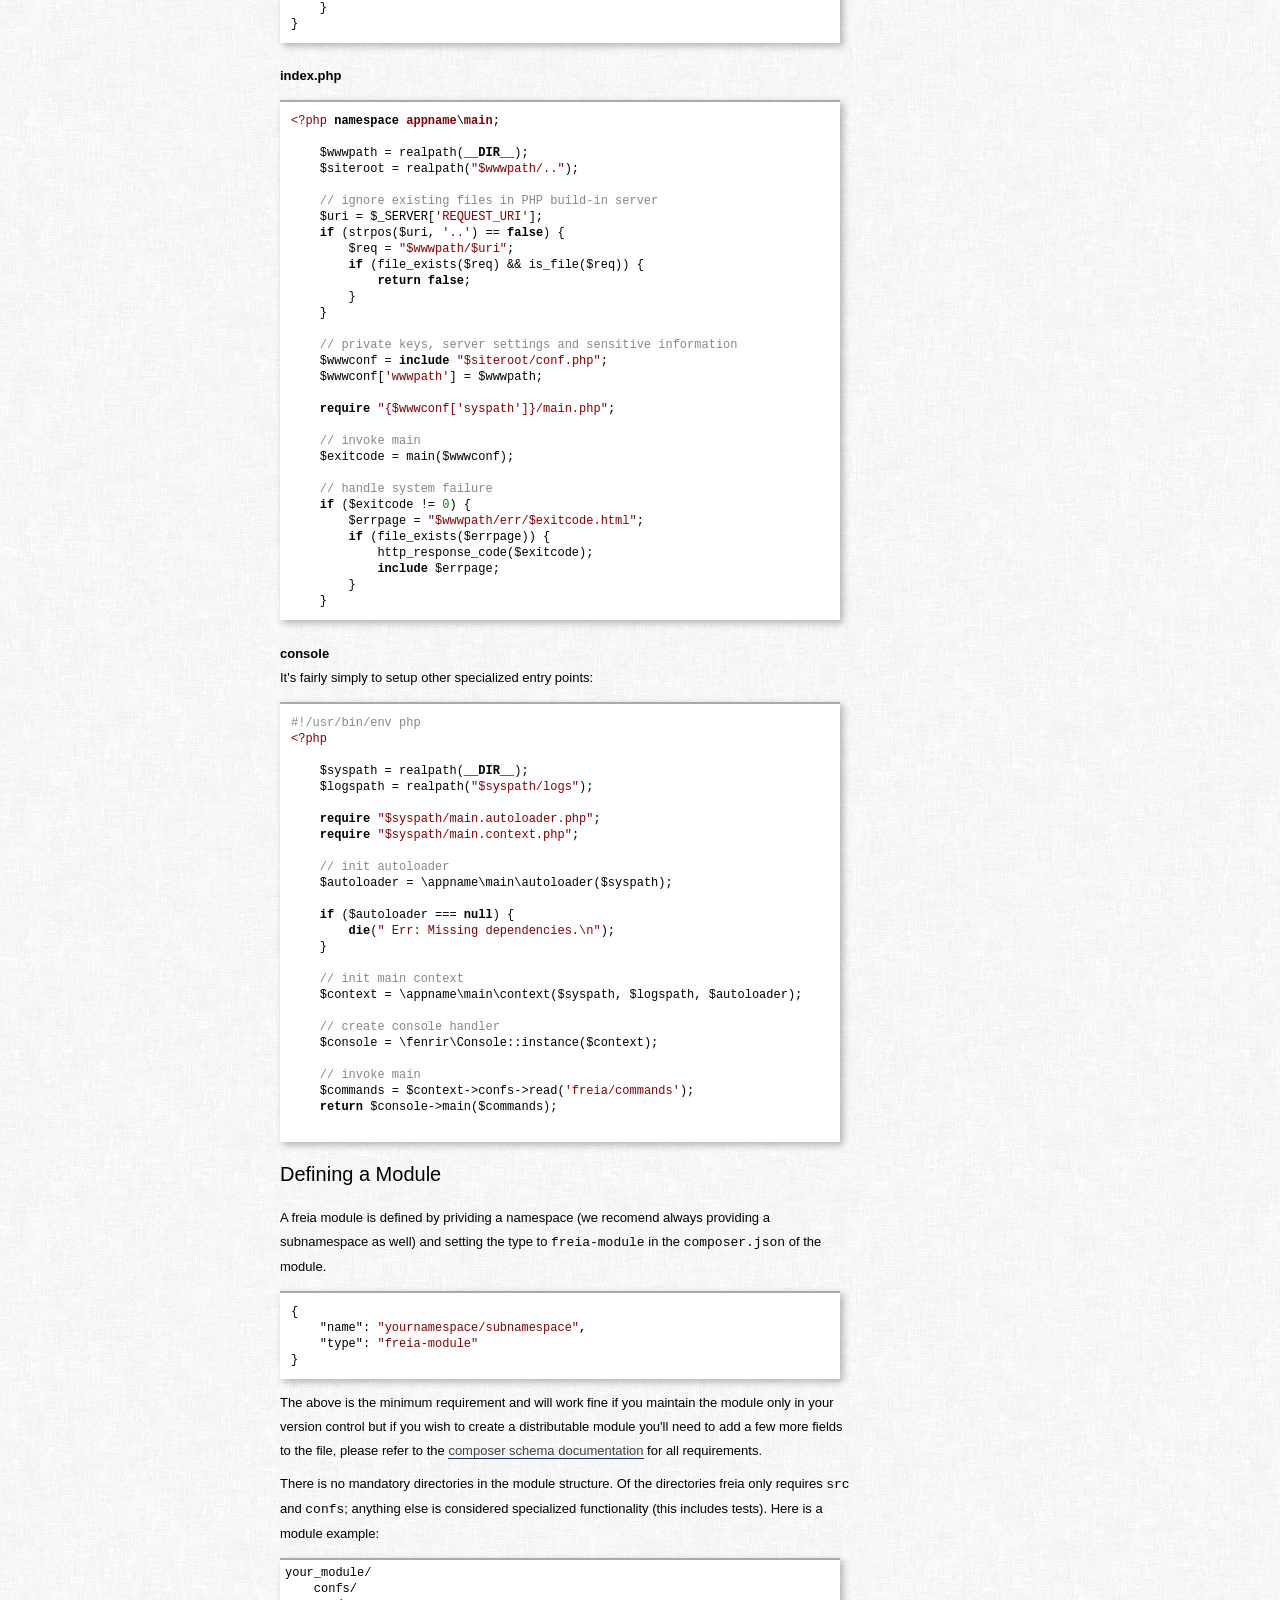
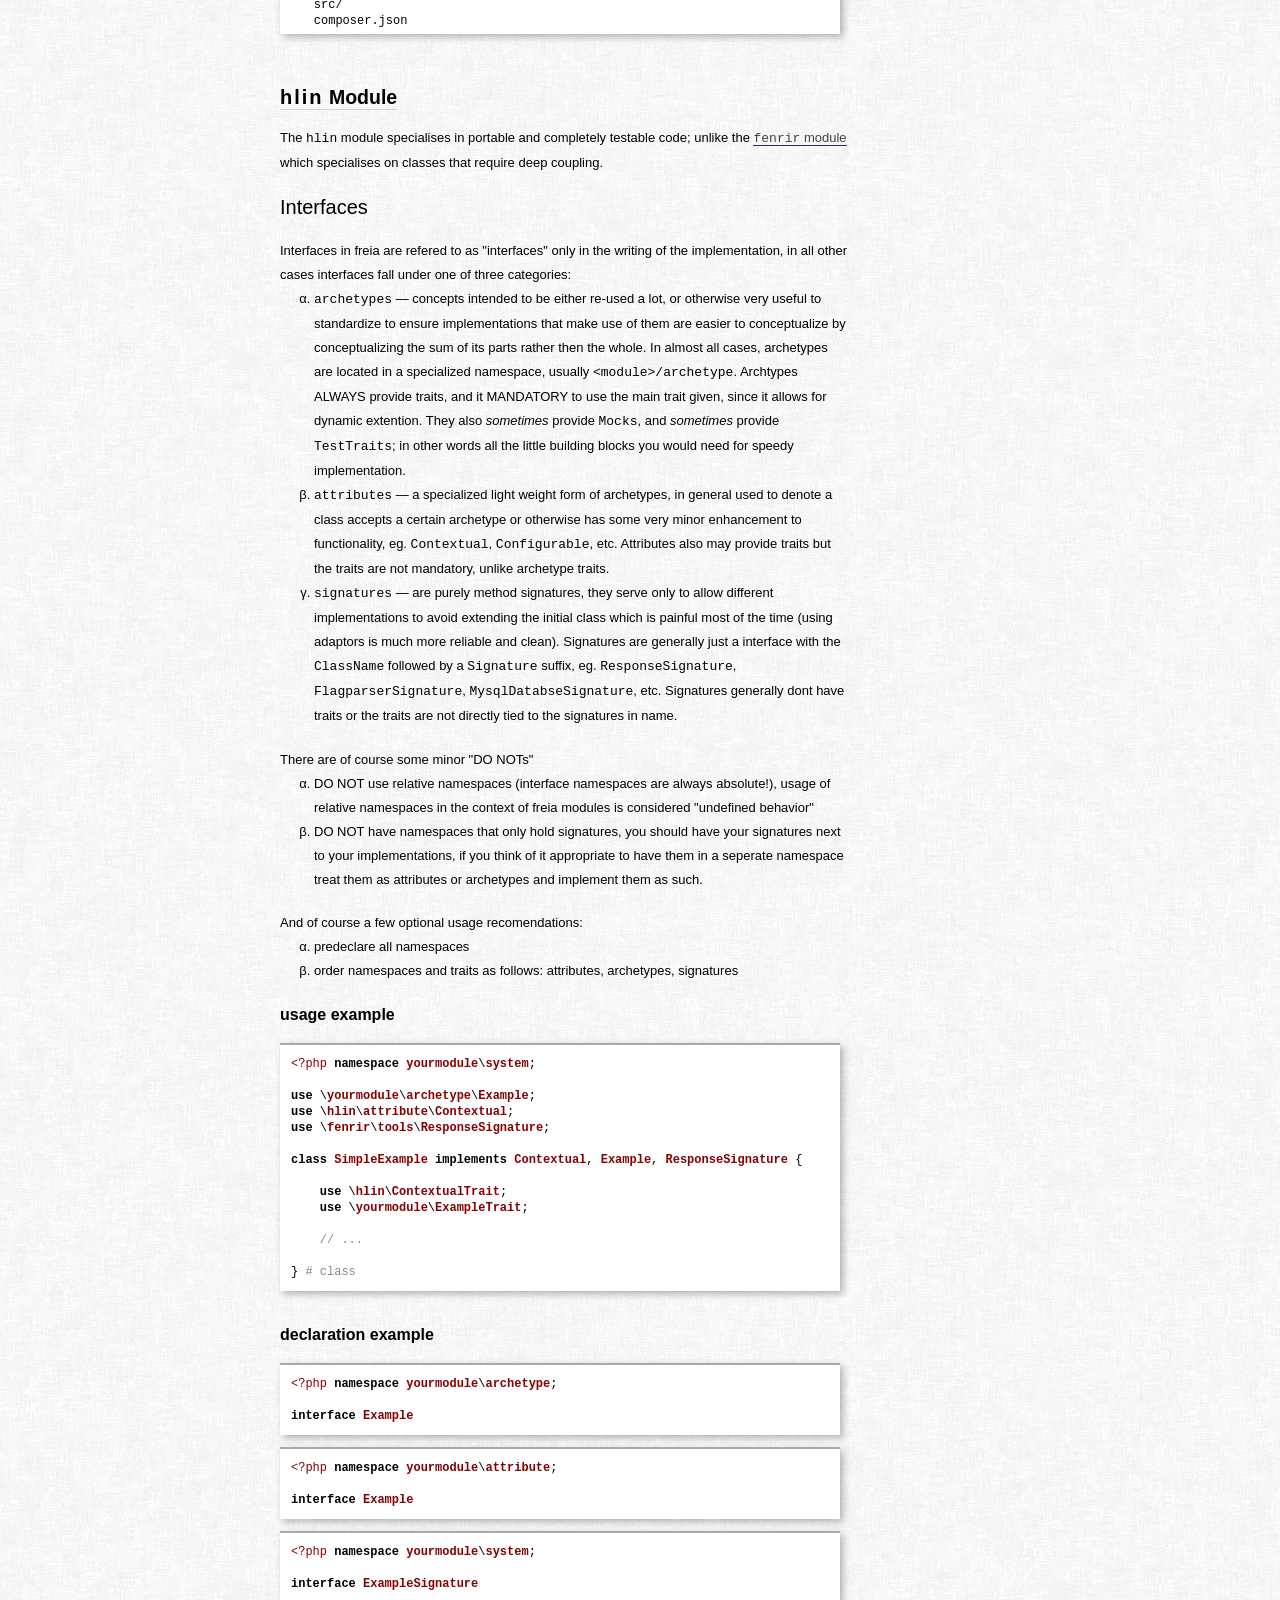
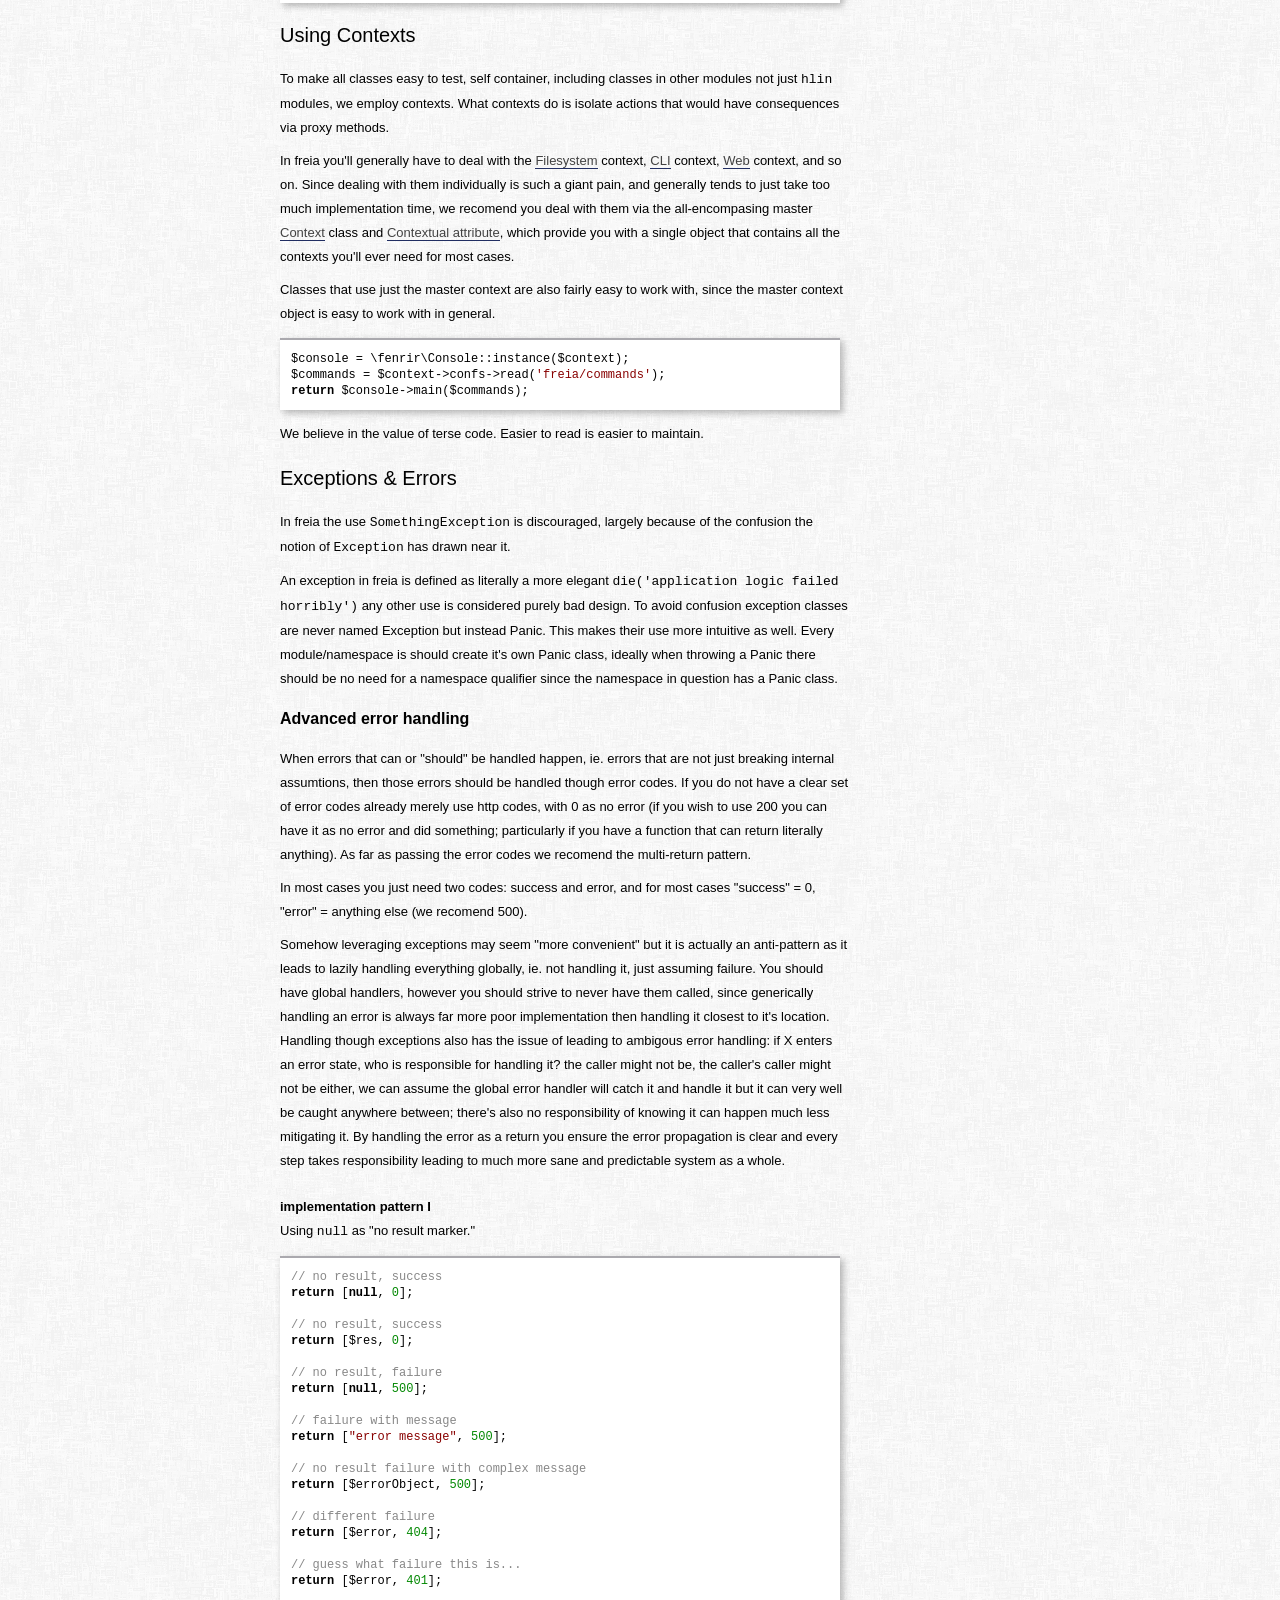
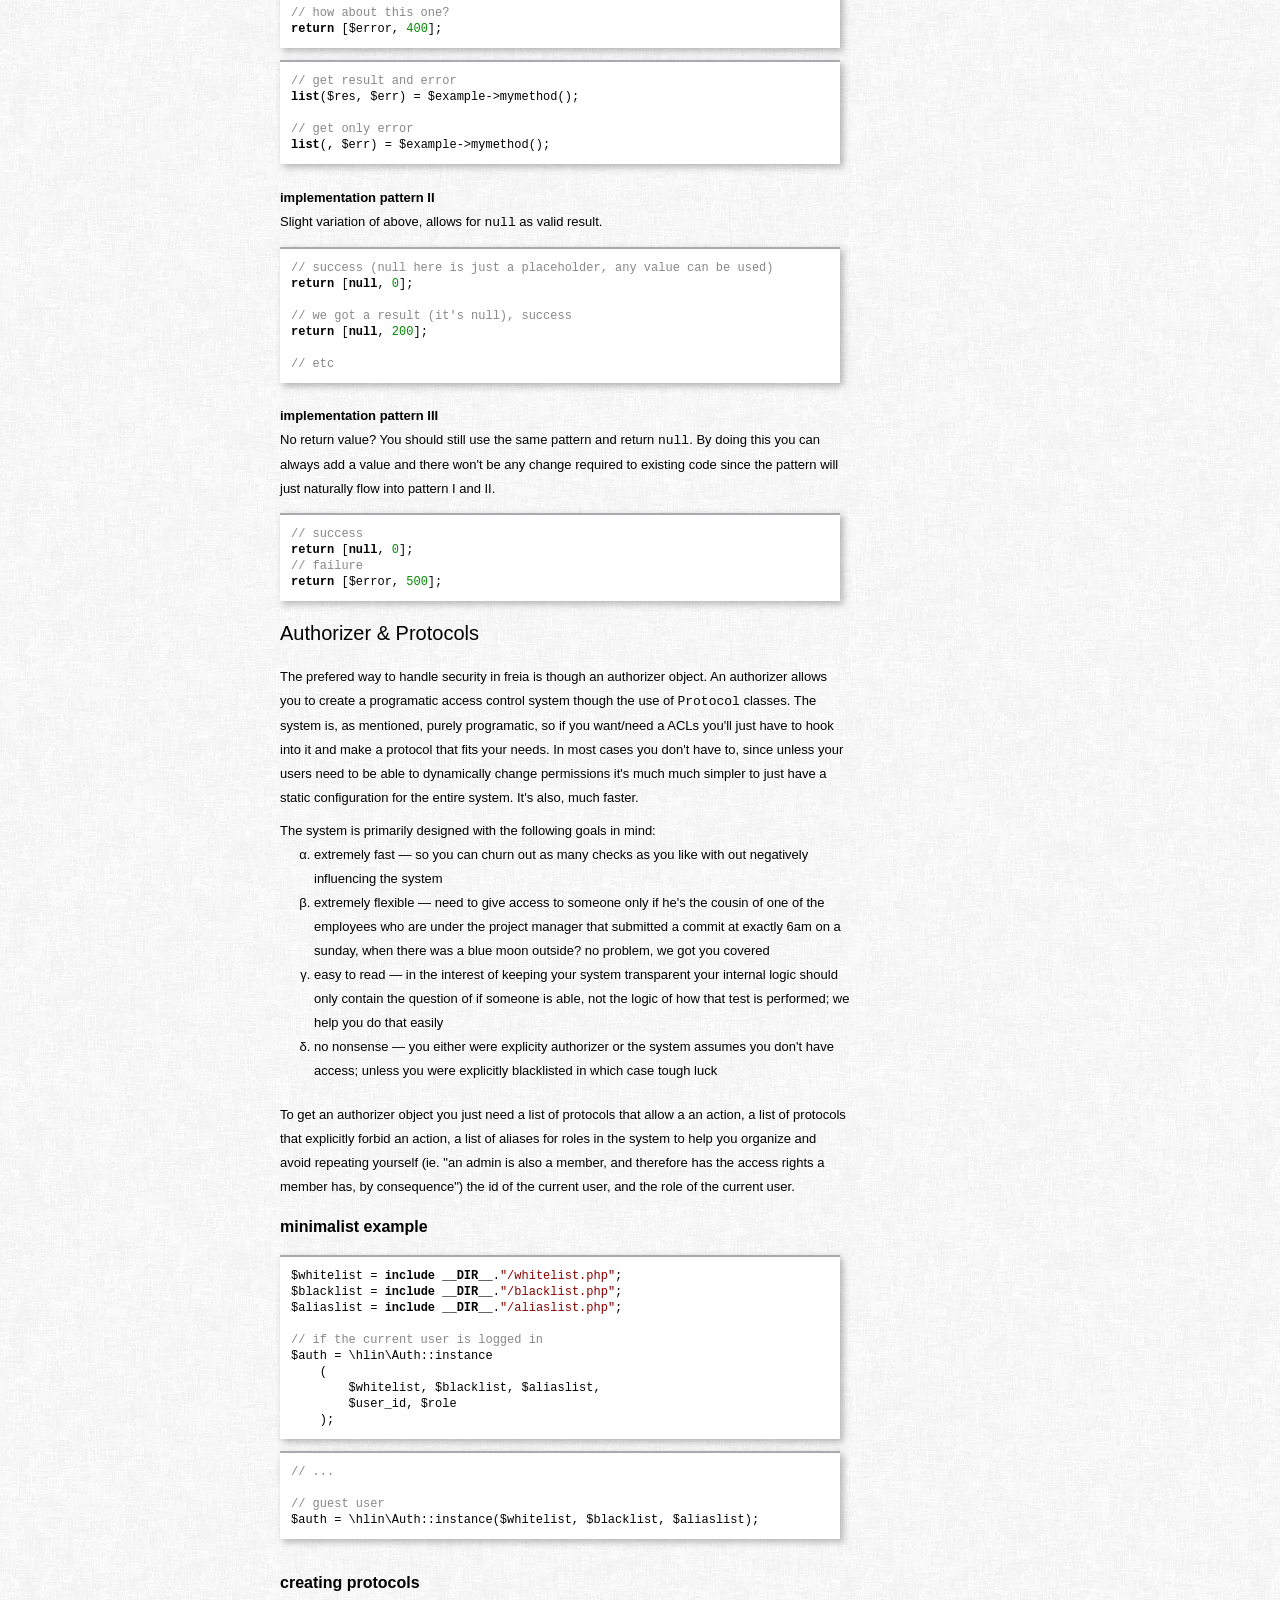
==== commit 418657c9: "update" ====
--- a/index.html
+++ b/index.html
@@ -5,13 +5,8 @@
       content="Tome of php server magic that you can add to any project"/>
 
 <style type="text/css">
-html,body{padding:0;margin:0;width:100%;height:100%}ol,ul,li{margin:0;padding:0;list-style-type:none}p{margin:0;padding:0}.window{position:relative;z-index:0;background-color:#fbfbfb;background-image:url("/web/images/modules/window/subtlepatterns/fabric_of_squares_gray.png");min-height:100%}.window-Body{font-family:Noto Sans,Tahoma,Geneva,sans-serif;margin-left:245px;position:relative;padding-top:170px;padding-left:35px;padding-bottom:200px;min-height:100%}@media screen and (max-width: 900px){.window-Body{margin-left:0;padding-right:35px;padding-bottom:50px}}
-.window-Nav{font-family:Noto Sans,Tahoma,Geneva,sans-serif;width:245px;position:fixed;top:0;bottom:0;left:0;overflow-y:scroll;background:#fff;box-sizing:border-box;border-right:1px solid #212e62;box-shadow:3px 0px 7px 0px rgba(50,50,50,0.25);height:100%}@media screen and (max-width: 900px){.window-Nav{padding-left:10px;border-top:1px solid #212E62;border-right:0;width:auto;position:static;overflow:auto;box-shadow:none}}
-.window-Navhead{height:30px;font-size:11px;font-weight:bold;padding-top:13px;padding-right:5px;box-sizing:border-box;text-align:right;background-image:url("/web/images/modules/window/navhead-border.png");background-repeat:no-repeat;background-position:-15px 29px}@media screen and (max-width: 900px){.window-Navhead{text-align:left}}
-.window-NavJump{display:none;font-size:12px;margin-bottom:2em;text-align:right}.window-NavJump>a{color:#212e62;text-decoration:none;border-bottom:1px solid #d3d3d3}.window-NavJump>a:hover{border-color:#aaa9ae}@media screen and (max-width: 900px){.window-NavJump{display:block}}
-.window-Navbody{position:relative}@media screen and (max-width: 900px){.window-Navbody{border-right:0;width:auto;position:static;overflow-y:auto;box-shadow:none}}
-.toc{padding-left:13px;padding-bottom:20px;line-height:1.2}.toc>ol{margin-left:32px}.toc>ol>li{list-style-type:square}.toc>ol>li>ul>li{list-style-type:lower-greek;margin-left:20px;font-size:12px}.toc>ul{margin-left:13px}.toc>ul>li:before{content:' - '}.toc-Title{font-size:14px;letter-spacing:1px;font-weight:bold;margin-bottom:14px;margin-top:16px}.toc-Title a{text-decoration:underline;color:#090714}.toc-Title a:hover,.toc-Title a.d-hover{text-decoration:none;color:#090714}.toc-Subtitle{color:#aaa9ae;display:block;margin-left:13px;font-size:12px;font-style:italic;margin-top:10px}.toc-Entry{font-size:13px;color:#090714;text-decoration:none}.toc-Entry:hover,.toc-Entry.d-hover{color:#aa331f;text-decoration:underline}.keyinfo{font-family:Noto Sans,Tahoma,Geneva,sans-serif;padding-left:20px;margin-bottom:25px;margin-top:25px}.keyinfo a{color:#090714;text-decoration:none}.keyinfo a:hover,.keyinfo a.d-hover{color:#aa331f}.keyinfo>ul{font-family:Noto Sans,Tahoma,Geneva,sans-serif;margin-left:7px}.keyinfo>ul a{padding-left:3px}.keyinfo>ul>li{padding-top:3px}.keyinfo>ul a{text-decoration:none;font-size:13px}.keyinfo>ul a:hover,.keyinfo>ul a.d-hover{text-decoration:underline}.keyinfo-Lead{font-size:22px}.keyinfo-Version{font-family:Noto Sans,Tahoma,Geneva,sans-serif;font-size:18px;color:#aaa9ae}.doc{width:570px;font-family:Noto Sans,Tahoma,Geneva,sans-serif;font-size:13px;line-height:24px}@media screen and (max-width: 920px){.doc{width:auto}}
-.doc>p a{text-decoration:none;border-bottom:1px solid #212e62;color:#424242}.doc>p a:hover,.doc>p a.d-hover{color:#000;border-bottom-color:#aa331f}.doc>ul{margin-bottom:1.5em}.doc>ul>li{margin-left:34px;list-style-type:lower-greek}.doc>h1{font-family:Noto Sans,Tahoma,Geneva,sans-serif}.doc>h2{margin-top:2em;font-family:Noto Sans,Tahoma,Geneva,sans-serif;border-bottom:1px solid #d3d3d3;display:inline-block}.doc>h2>code{font-family:Noto Sans,Tahoma,Geneva,sans-serif;font-size:20px;letter-spacing:2px}.doc>h3{font-family:Noto Sans,Tahoma,Geneva,sans-serif;font-weight:normal;font-size:20px}.doc>h4{margin:1em 0;font-family:Noto Sans,Tahoma,Geneva,sans-serif;font-size:16px}.doc>h5{font-family:Noto Sans,Tahoma,Geneva,sans-serif;font-size:13px;margin-bottom:0;padding-bottom:0}.doc>h6{font-family:Noto Sans,Tahoma,Geneva,sans-serif}.doc>hr{background:transparent url("/web/images/modules/doc/delimiter.png") repeat-x 0px 0px;border:0;height:1px;margin:25px 0 20px 0}.doc>p+p{margin-top:0.7em}.doc>pre{overflow-x:auto;overflow-y:hidden;margin-right:10px;box-shadow:3px 3px 7px 0px rgba(50,50,50,0.35);tab-size:4;font-size:12px;line-height:16px;background:#fff;padding:5px;border-top:2px solid #aaa9ae}.doc>pre>code{font-family:Source Code Pro,Courier New,Courier,monospace}.doc>pre+h4{margin-top:2em}.doc-Note{font-size:12px;line-height:20px}.code{font-family:Source Code Pro,Courier New,Courier,monospace}.code.code-class{font-family:Noto Sans,Tahoma,Geneva,sans-serif;font-weight:bold;color:#000}
+html,body{padding:0;margin:0;width:100%;height:100%}ol,ul,li{margin:0;padding:0;list-style-type:none}p{margin:0;padding:0}.window{position:relative;z-index:0;background-color:#fbfbfb;background-image:url("/web/images/modules/window/subtlepatterns/fabric_of_squares_gray.png");min-height:100%}.window-Body{font-family:Noto Sans,Tahoma,Geneva,sans-serif;margin-left:245px;position:relative;padding-top:170px;padding-left:35px;padding-bottom:200px;min-height:100%}@media screen and (max-width: 900px){.window-Body{margin-left:0;padding-right:35px;padding-bottom:50px}}.window-Nav{font-family:Noto Sans,Tahoma,Geneva,sans-serif;width:245px;position:fixed;top:0;bottom:0;left:0;overflow-y:scroll;background:#fff;box-sizing:border-box;border-right:1px solid #212e62;box-shadow:3px 0px 7px 0px rgba(50,50,50,0.25);height:100%}@media screen and (max-width: 900px){.window-Nav{padding-left:10px;border-top:1px solid #212E62;border-right:0;width:auto;position:static;overflow:auto;box-shadow:none}}.window-Navhead{height:30px;font-size:11px;font-weight:bold;padding-top:13px;padding-right:5px;box-sizing:border-box;text-align:right;background-image:url("/web/images/modules/window/navhead-border.png");background-repeat:no-repeat;background-position:-15px 29px}@media screen and (max-width: 900px){.window-Navhead{text-align:left}}.window-NavJump{display:none;font-size:12px;margin-bottom:2em;text-align:right}.window-NavJump>a{color:#212e62;text-decoration:none;border-bottom:1px solid #d3d3d3}.window-NavJump>a:hover{border-color:#aaa9ae}@media screen and (max-width: 900px){.window-NavJump{display:block}}.window-Navbody{position:relative}@media screen and (max-width: 900px){.window-Navbody{border-right:0;width:auto;position:static;overflow-y:auto;box-shadow:none}}.toc{padding-left:13px;padding-bottom:20px;line-height:1.2}.toc>ol{margin-left:32px}.toc>ol>li{list-style-type:square}.toc>ol>li>ul>li{list-style-type:lower-greek;margin-left:20px;font-size:12px}.toc>ul{margin-left:13px}.toc>ul>li:before{content:' - '}.toc-Title{font-size:14px;letter-spacing:1px;font-weight:bold;margin-bottom:14px;margin-top:16px}.toc-Title a{text-decoration:underline;color:#090714}.toc-Title a:hover,.toc-Title a.d-hover{text-decoration:none;color:#090714}.toc-Subtitle{color:#aaa9ae;display:block;margin-left:13px;font-size:12px;font-style:italic;margin-top:10px}.toc-Entry{font-size:13px;color:#090714;text-decoration:none}.toc-Entry:hover,.toc-Entry.d-hover{color:#aa331f;text-decoration:underline}.keyinfo{font-family:Noto Sans,Tahoma,Geneva,sans-serif;padding-left:20px;margin-bottom:25px;margin-top:25px}.keyinfo a{color:#090714;text-decoration:none}.keyinfo a:hover,.keyinfo a.d-hover{color:#aa331f}.keyinfo>ul{font-family:Noto Sans,Tahoma,Geneva,sans-serif;margin-left:7px}.keyinfo>ul a{padding-left:3px}.keyinfo>ul>li{padding-top:3px}.keyinfo>ul a{text-decoration:none;font-size:13px}.keyinfo>ul a:hover,.keyinfo>ul a.d-hover{text-decoration:underline}.keyinfo-Lead{font-size:22px}.keyinfo-Version{font-family:Noto Sans,Tahoma,Geneva,sans-serif;font-size:14px;color:#aaa9ae}.doc{width:570px;font-family:Noto Sans,Tahoma,Geneva,sans-serif;font-size:13px;line-height:24px}@media screen and (max-width: 920px){.doc{width:auto}}.doc>p a{text-decoration:none;border-bottom:1px solid #212e62;color:#424242}.doc>p a:hover,.doc>p a.d-hover{color:#000;border-bottom-color:#aa331f}.doc>ul{margin-bottom:1.5em}.doc>ul>li{margin-left:34px;list-style-type:lower-greek}.doc>h1{font-family:Noto Sans,Tahoma,Geneva,sans-serif}.doc>h2{margin-top:2em;font-family:Noto Sans,Tahoma,Geneva,sans-serif;border-bottom:1px solid #d3d3d3;display:inline-block}.doc>h2>code{font-family:Noto Sans,Tahoma,Geneva,sans-serif;font-size:20px;letter-spacing:2px}.doc>h3{font-family:Noto Sans,Tahoma,Geneva,sans-serif;font-weight:normal;font-size:20px}.doc>h4{margin:1em 0;font-family:Noto Sans,Tahoma,Geneva,sans-serif;font-size:16px}.doc>h5{font-family:Noto Sans,Tahoma,Geneva,sans-serif;font-size:13px;margin-bottom:0;padding-bottom:0}.doc>h6{font-family:Noto Sans,Tahoma,Geneva,sans-serif}.doc>hr{background:transparent url("/web/images/modules/doc/delimiter.png") repeat-x 0px 0px;border:0;height:1px;margin:25px 0 20px 0}.doc>p+p{margin-top:0.7em}.doc>pre{overflow-x:auto;overflow-y:hidden;margin-right:10px;box-shadow:3px 3px 7px 0px rgba(50,50,50,0.35);tab-size:4;font-size:12px;line-height:16px;background:#fff;padding:5px;border-top:2px solid #aaa9ae}.doc>pre>code{font-family:Source Code Pro,Courier New,Courier,monospace}.doc>pre+h4{margin-top:2em}.doc-Note{font-size:12px;line-height:20px}.code{font-family:Source Code Pro,Courier New,Courier,monospace}.code.code-class{font-family:Noto Sans,Tahoma,Geneva,sans-serif;font-weight:bold;color:#000}
+/*# sourceMappingURL=main.critical.css.map */
 </style>
 
 <body>
@@ -88,7 +83,7 @@
 <h4>Minimal version</h4>
 
 <pre><code class="json">{
-	"autoload": {
+	"extra": {
 		"freia": {
 			"load": [ "vendor" ]
 		}
@@ -110,7 +105,7 @@
 <p>All out coding hermit mode,</p>
 
 <pre><code class="json">{
-	"autoload": {
+	"extra": {
 		"freia": {
 			"load": [ "vendor" ]
 		}
@@ -131,7 +126,7 @@
 <a href="https://github.com/freialib/freialib-bundle/blob/master/composer.json">freialib-bundle/composer.json</a></p>
 
 <pre><code class="json">{
-	"autoload": {
+	"extra": {
 		"freia": {
 			"load": [ "vendor" ]
 		}
@@ -161,7 +156,7 @@
 		}
 	],
 
-	"autoload": {
+	"extra": {
 		"freia": {
 			"load": [
 				"src/server/system",
@@ -180,7 +175,7 @@
 
 	"require": {
 		"php": ">=5.4.10",
-		"freialib/bundle": "~1.0.0"
+		"freialib/bundle": "1.*"
 	}
 }</code></pre>
 
@@ -1947,7 +1942,7 @@
 		<div class="window-Navbody">
 			<div class="keyinfo">
 				<span class="keyinfo-Lead">
-					<i class="icon-download"></i> <a href="https://github.com/freialib/framework/archive/draft.zip">Get Freia</a> <span class="keyinfo-Version">v1.0.0</span>
+					<i class="icon-download"></i> <a href="https://github.com/freialib/framework/archive/draft.zip">Get Freia</a> <span class="keyinfo-Version">Edition 1</span>
 				</span>
 				<ul>
 					<li><i class="icon-hammer"></i> <a href="/license.txt">BSD 2-clause License</a></li>
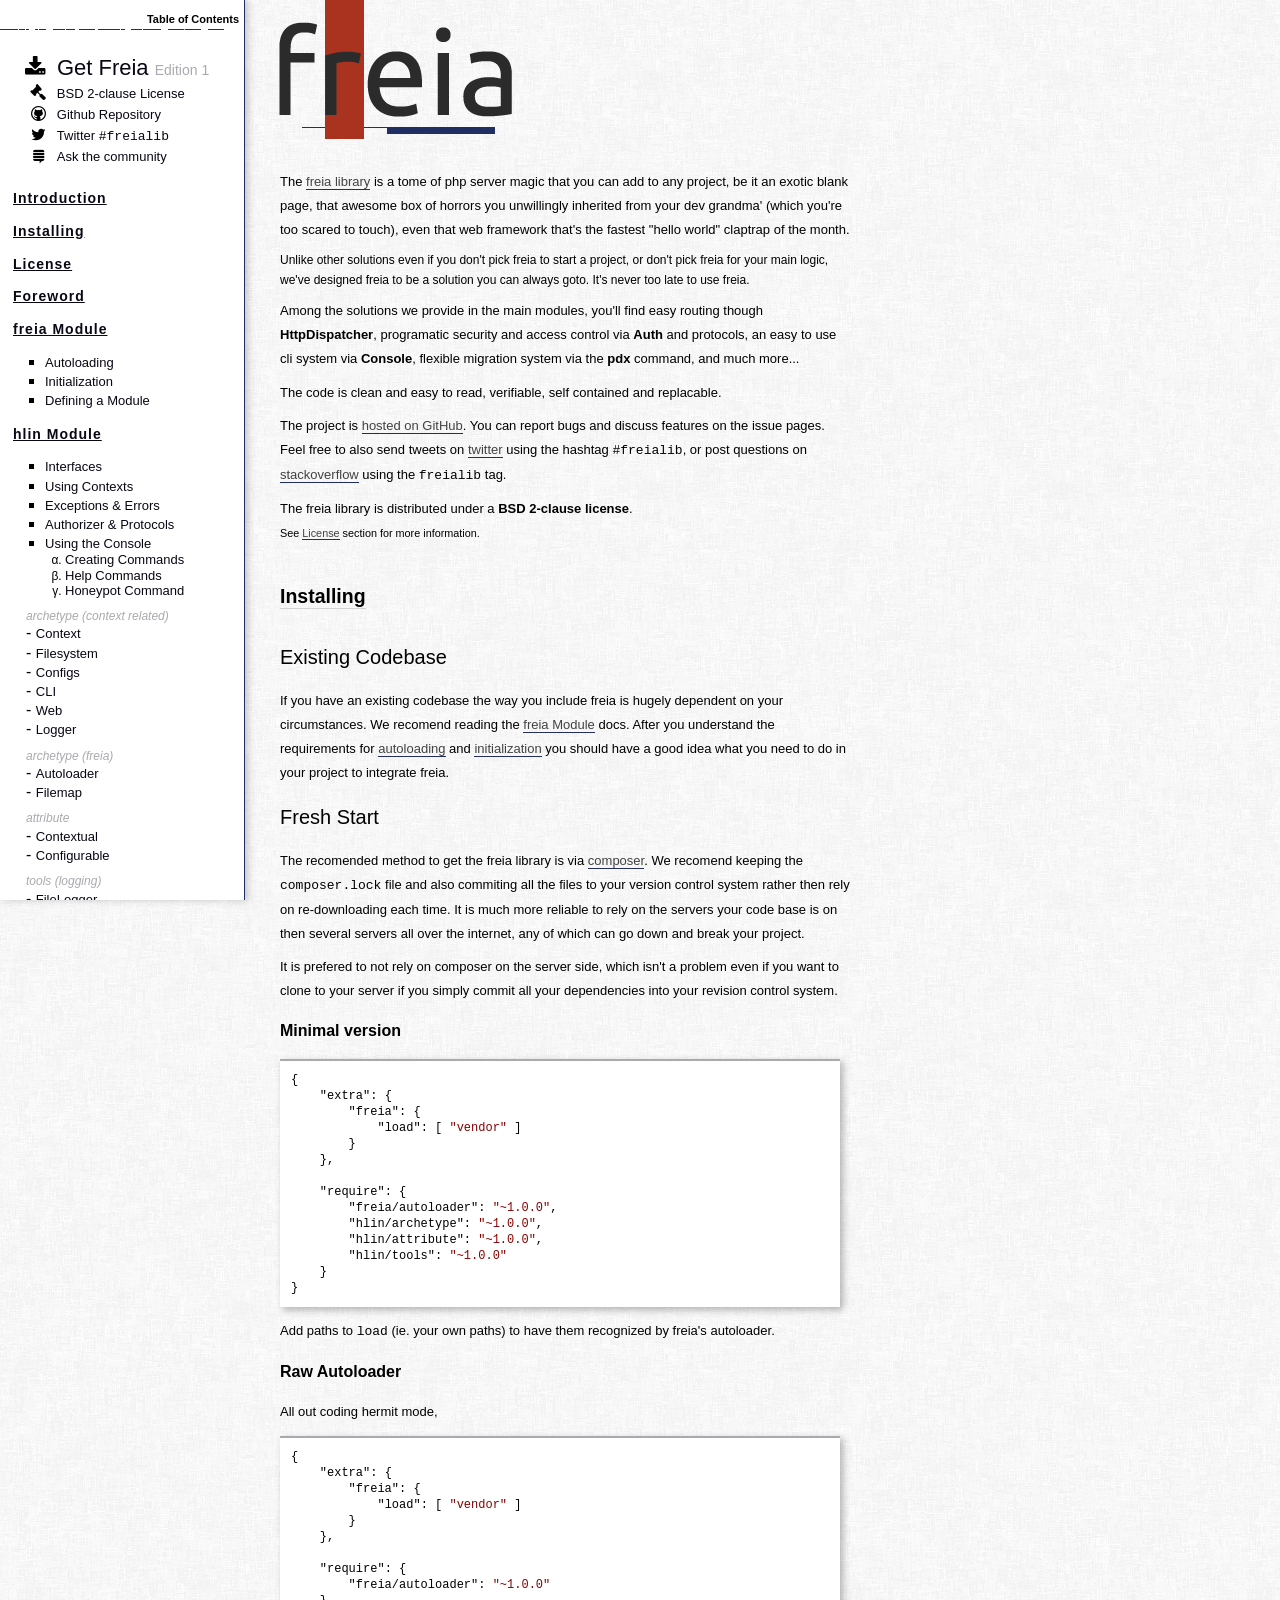
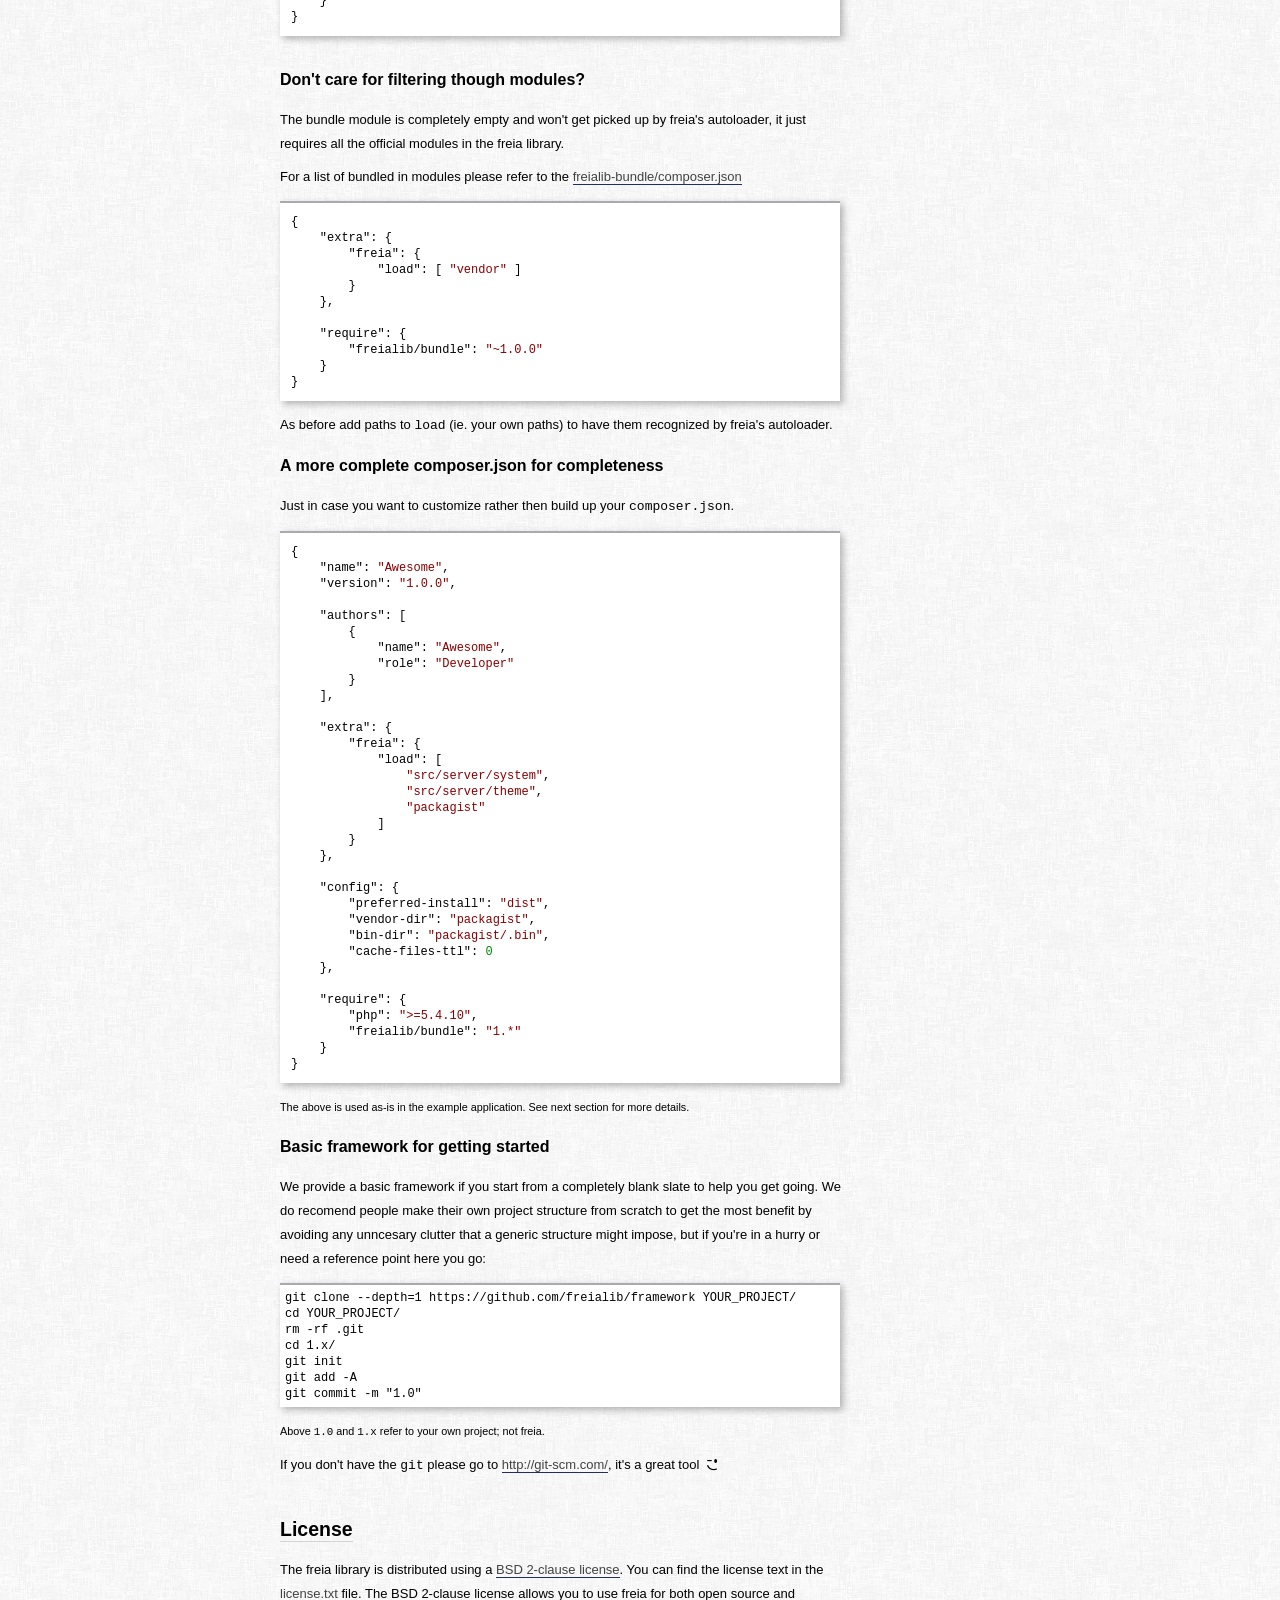
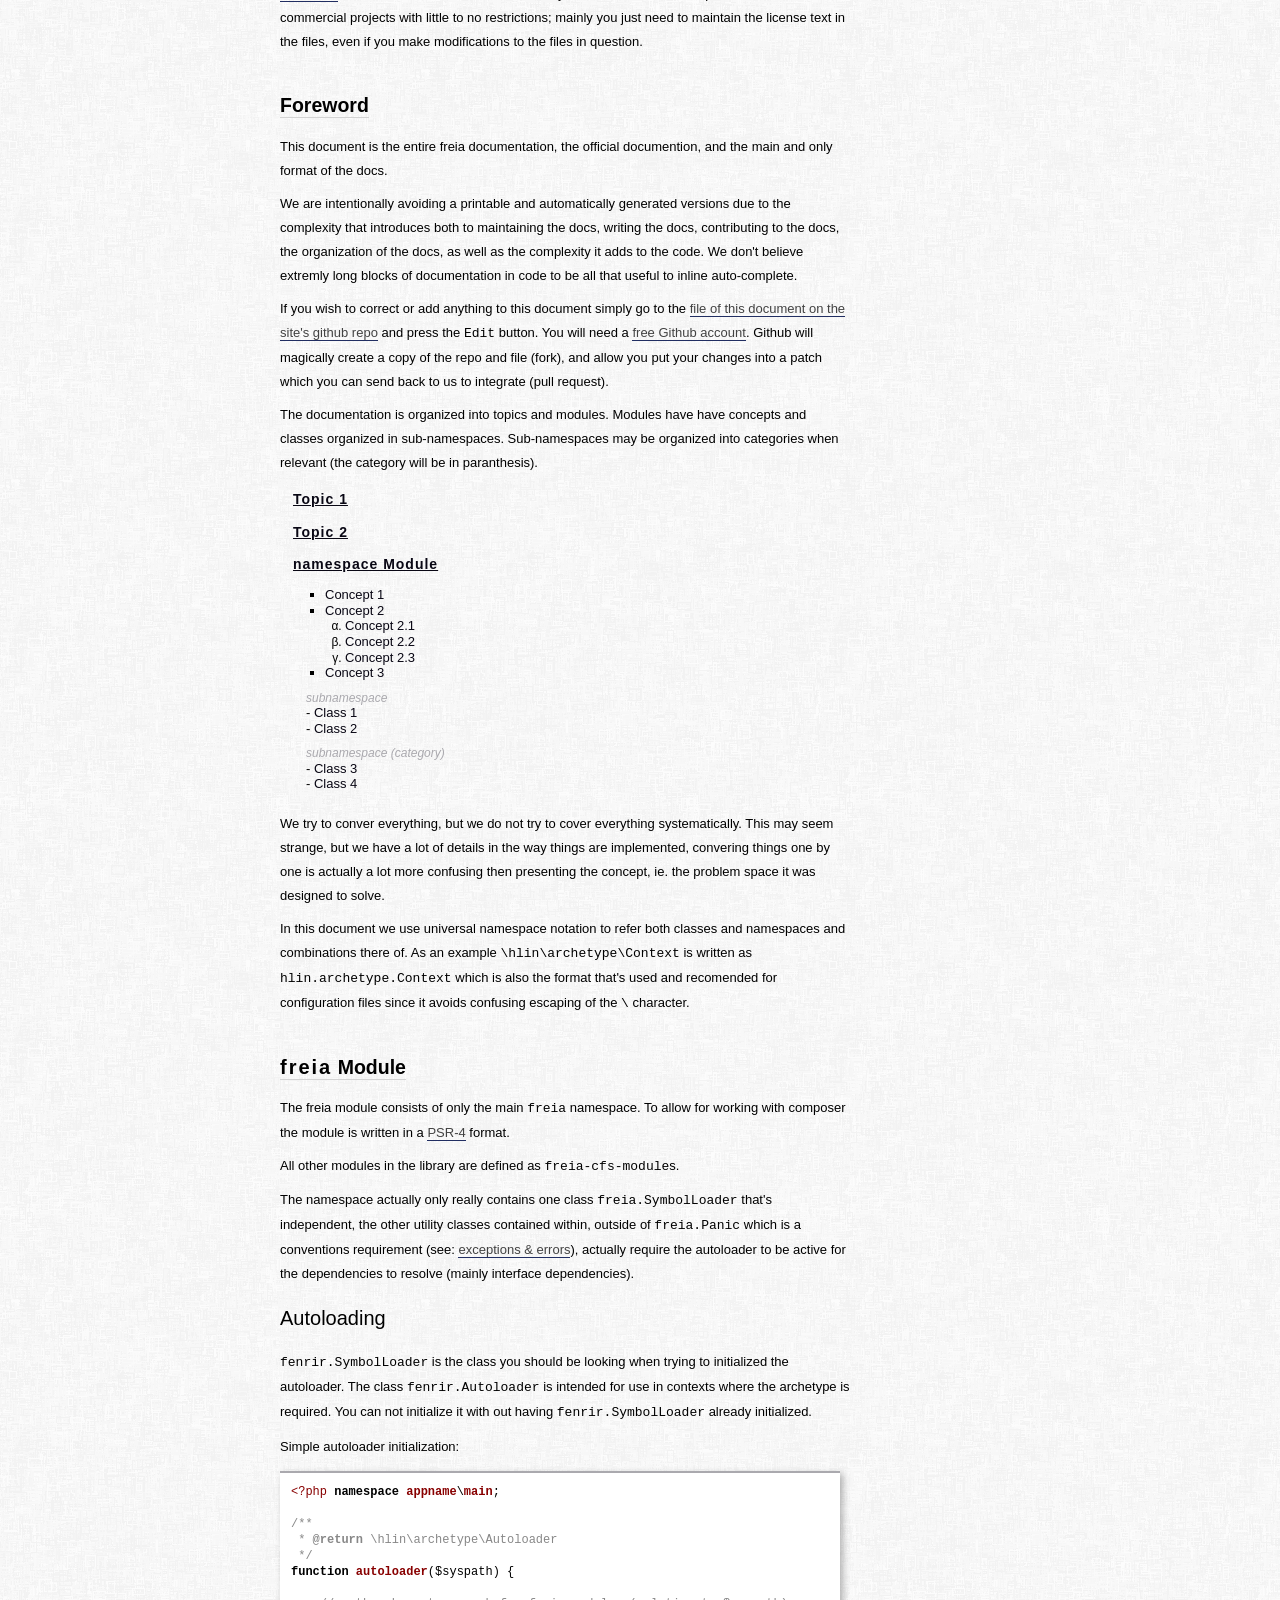
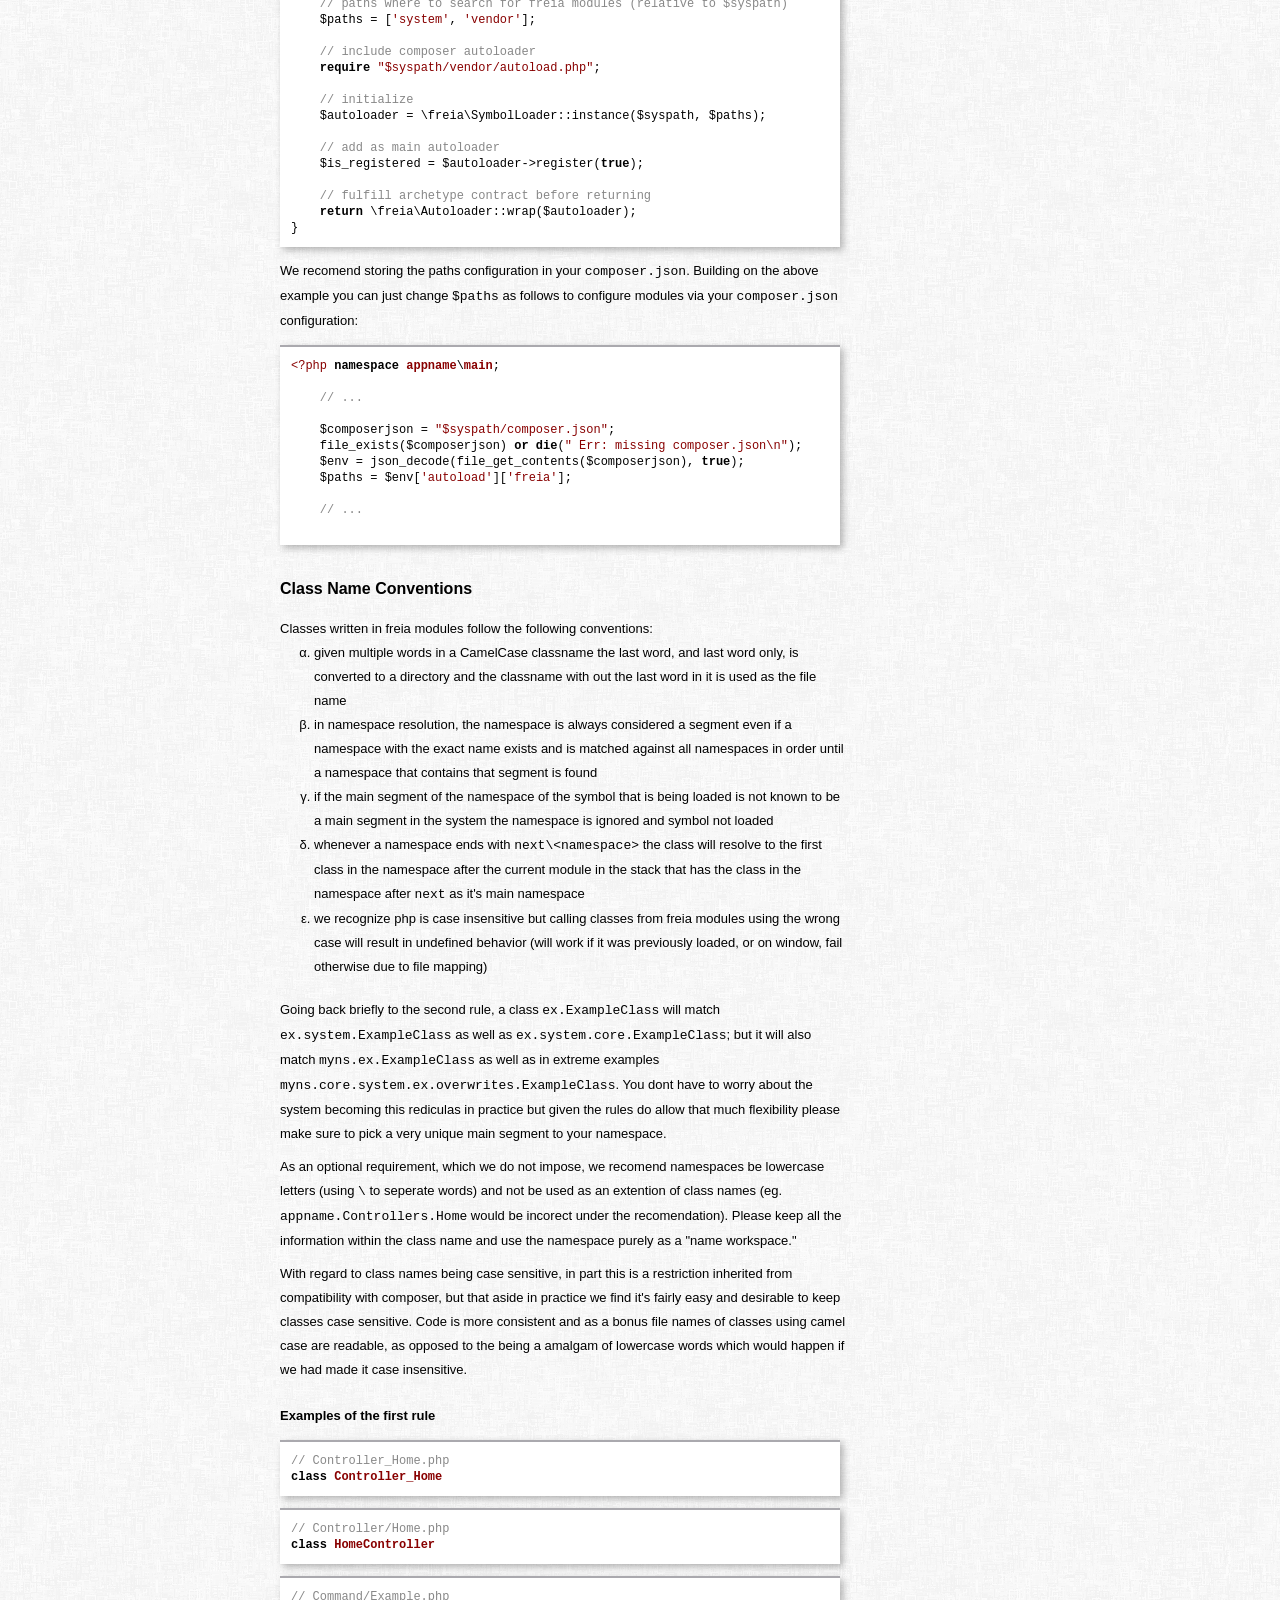
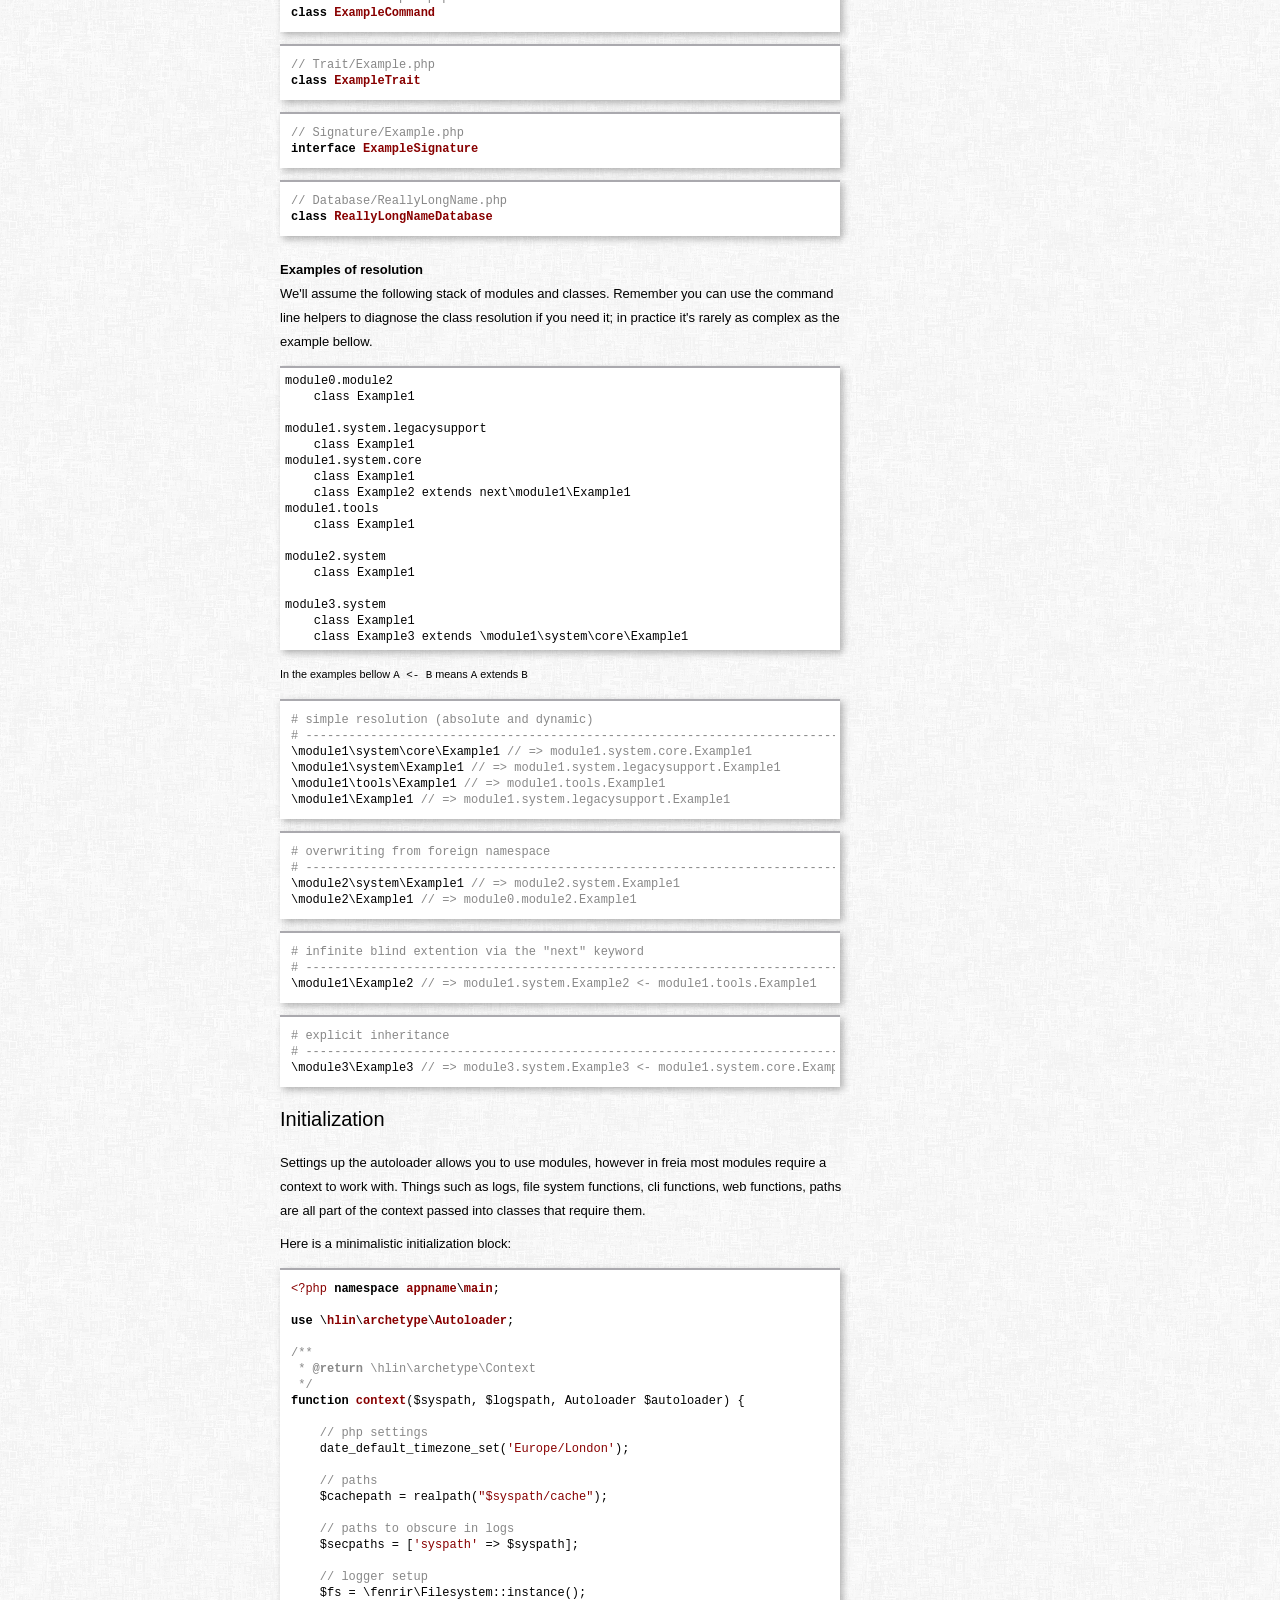
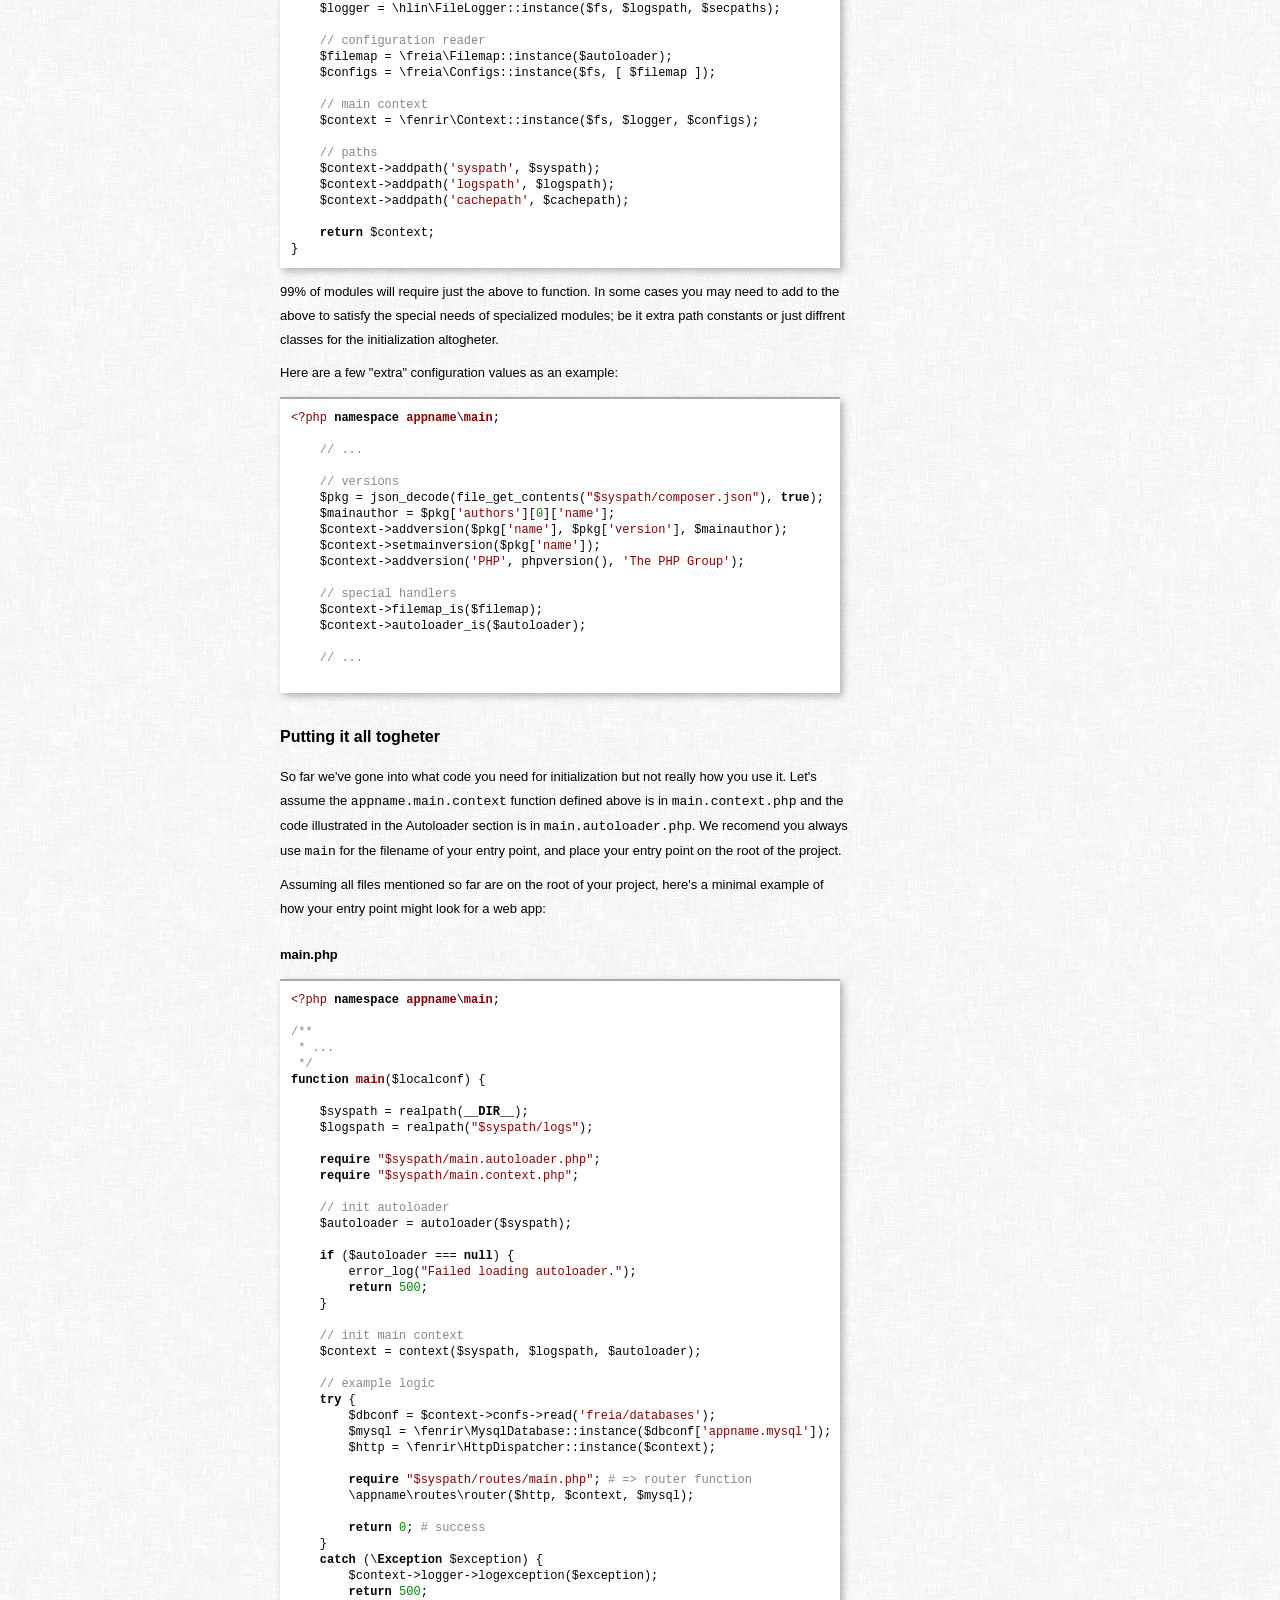
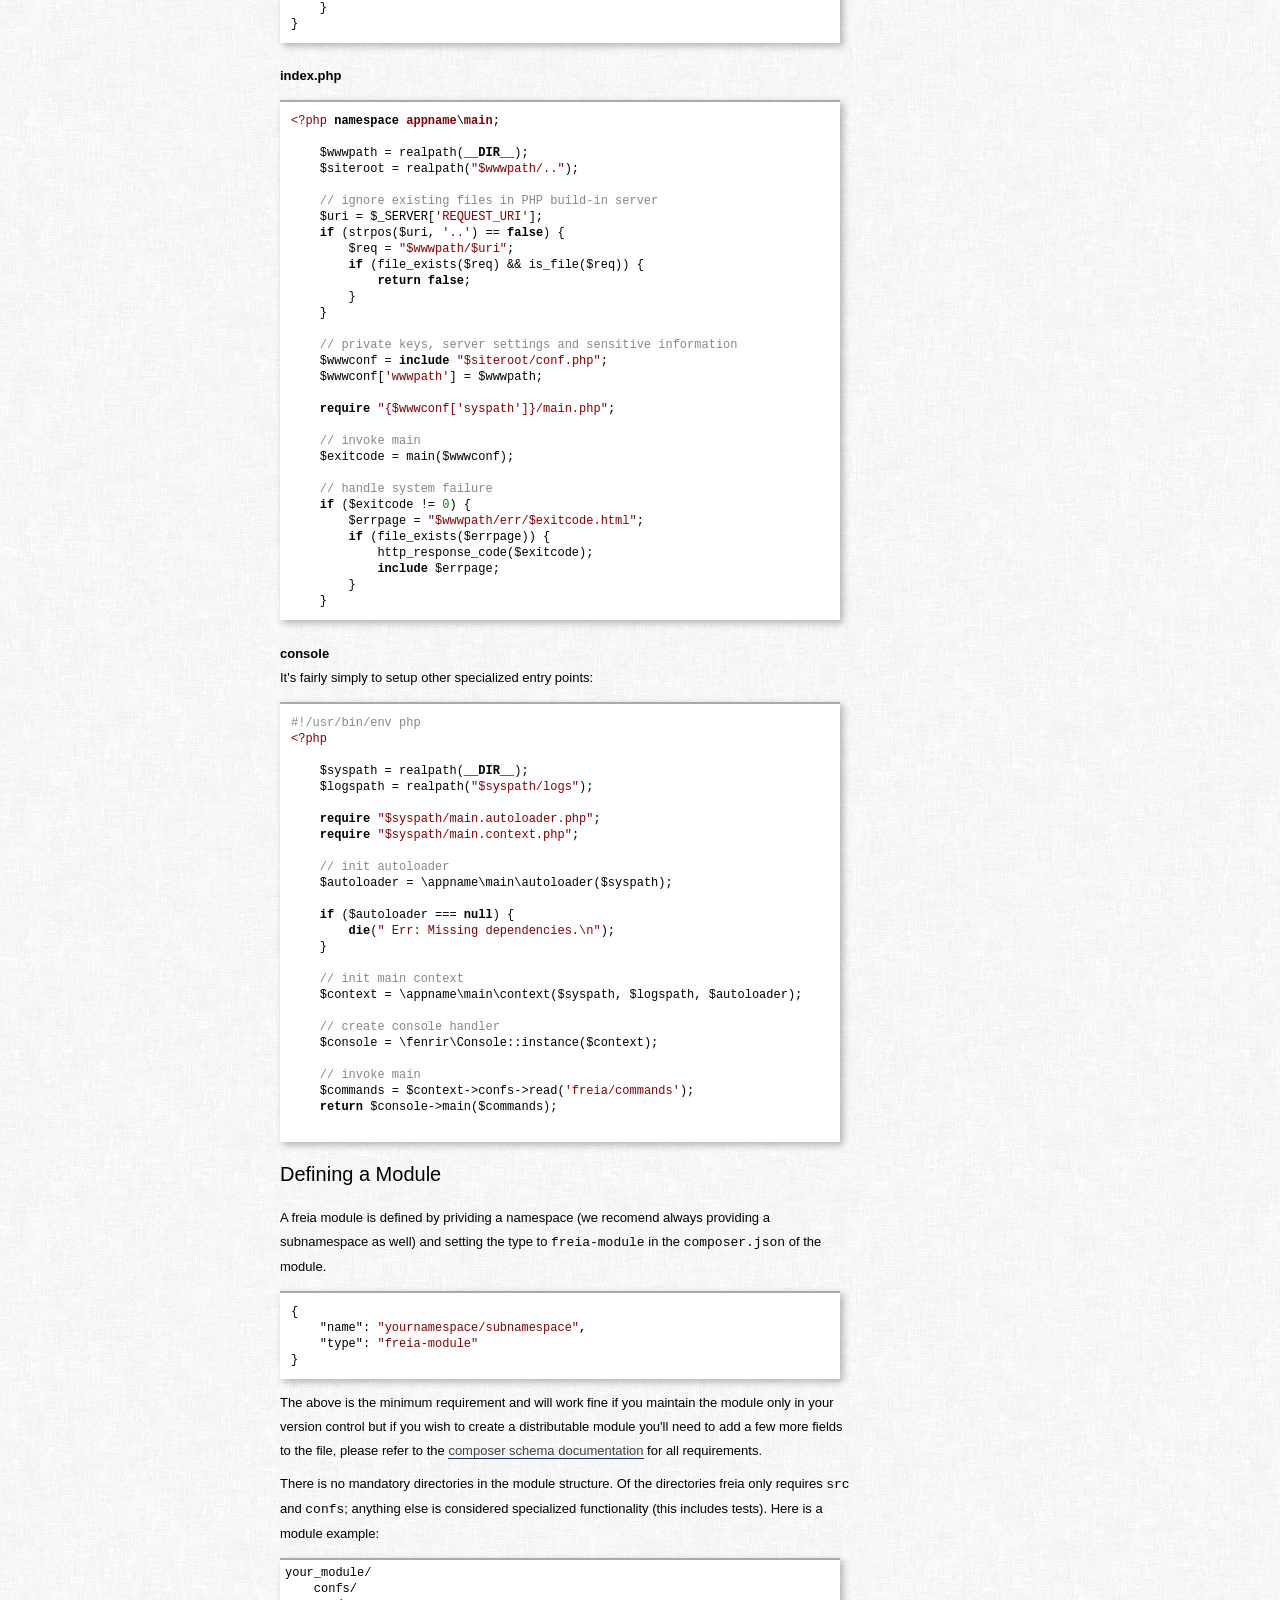
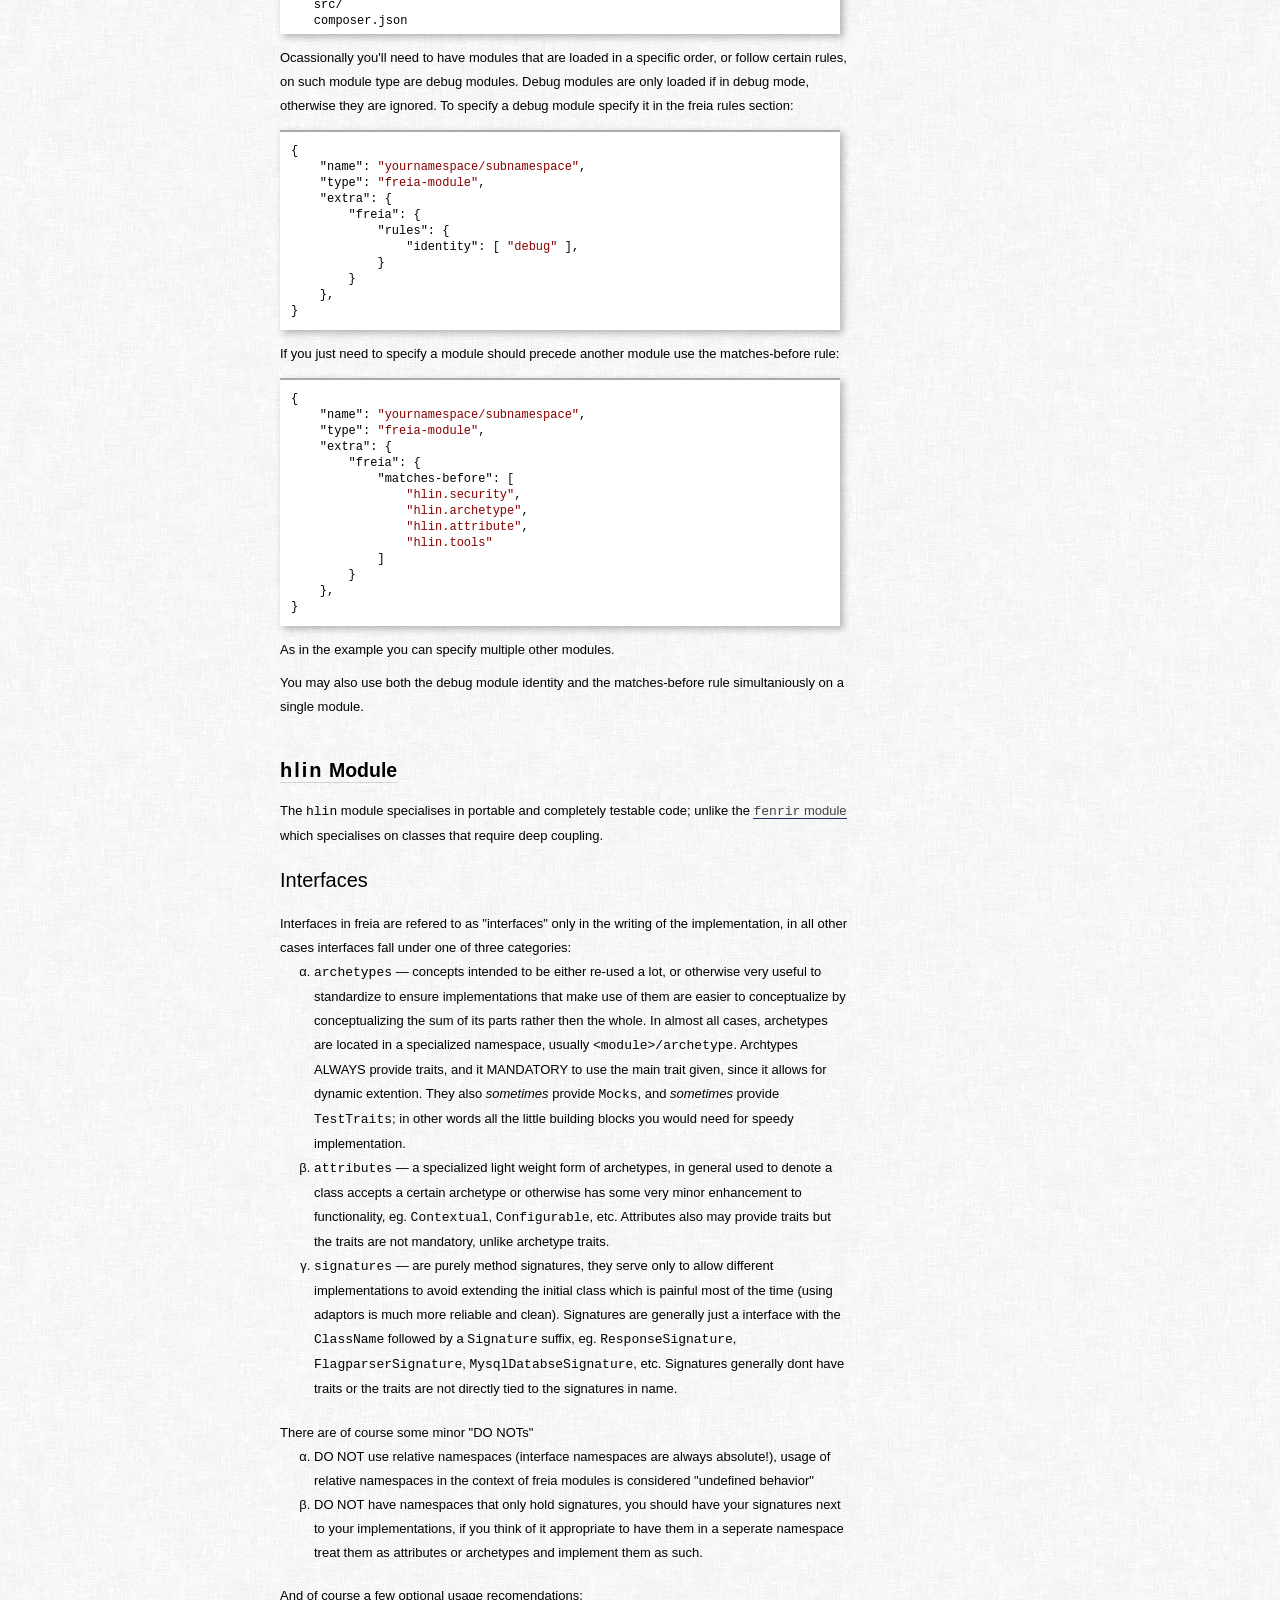
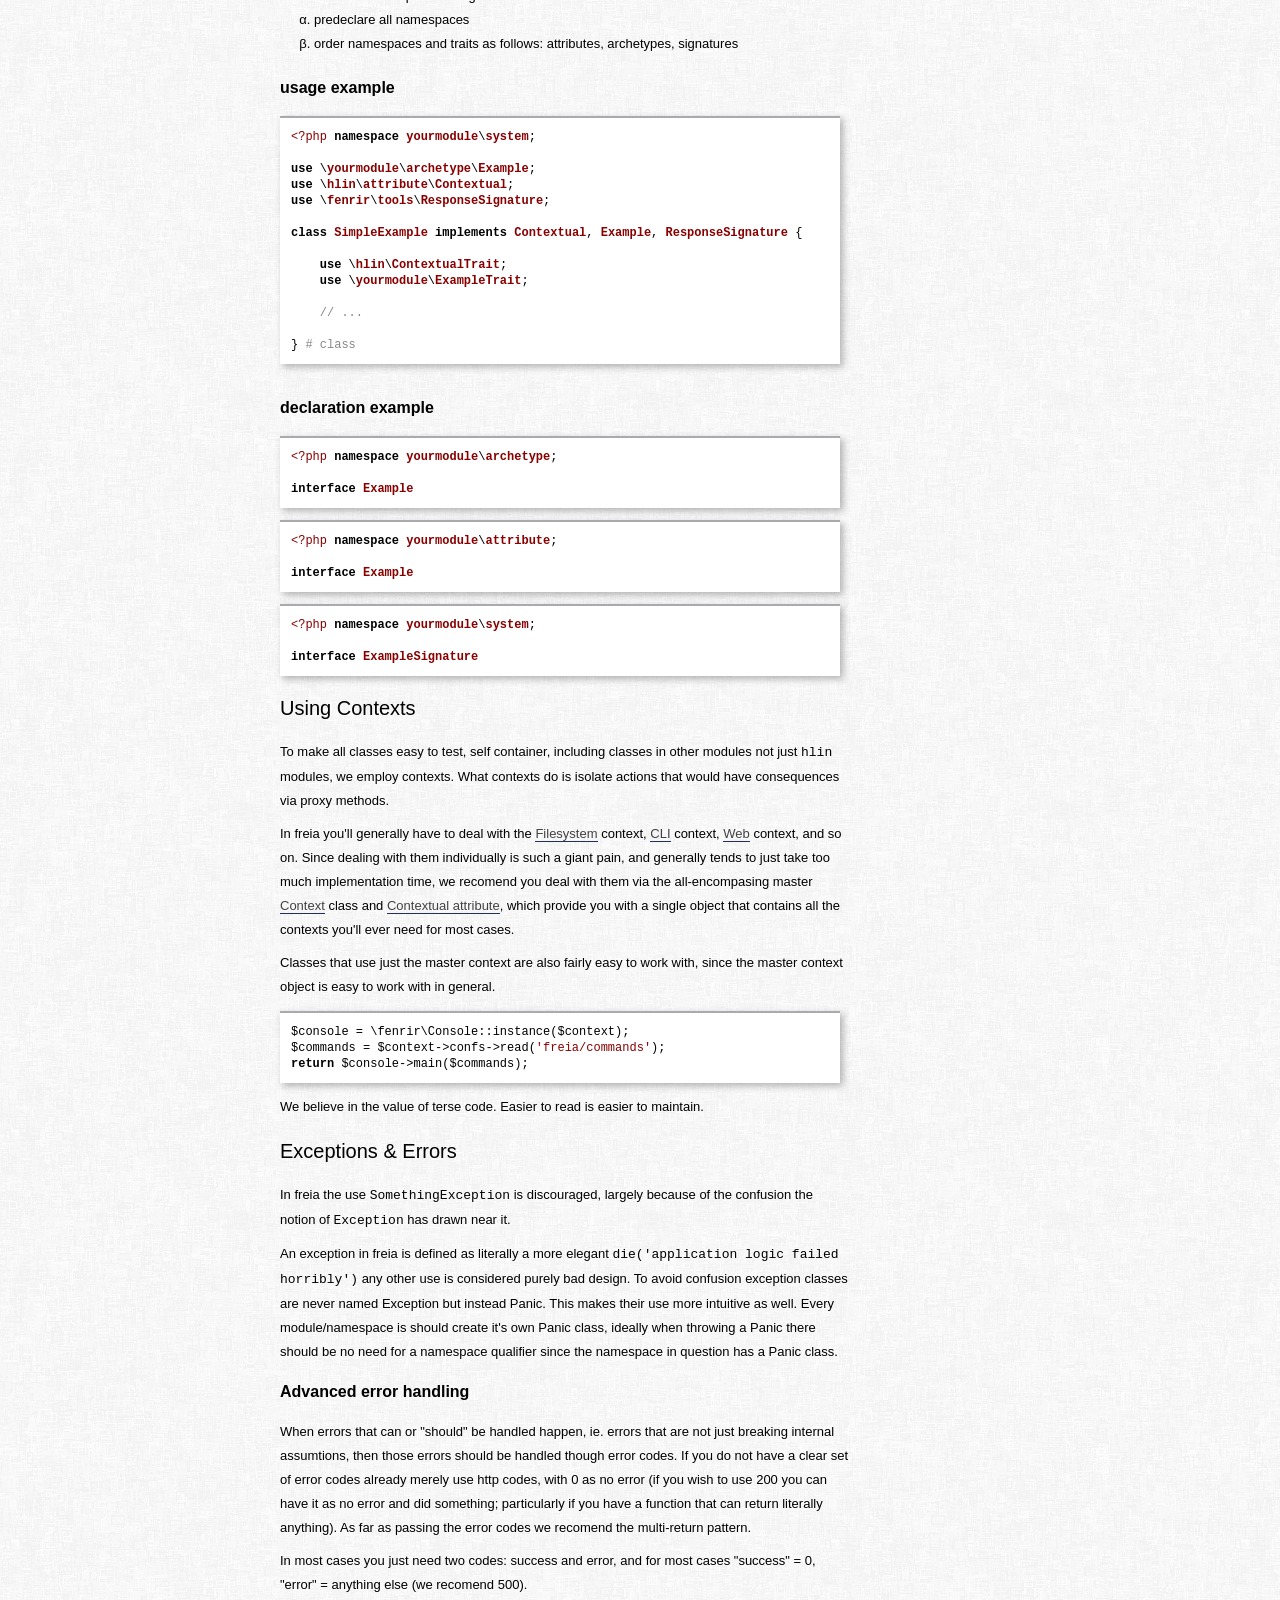
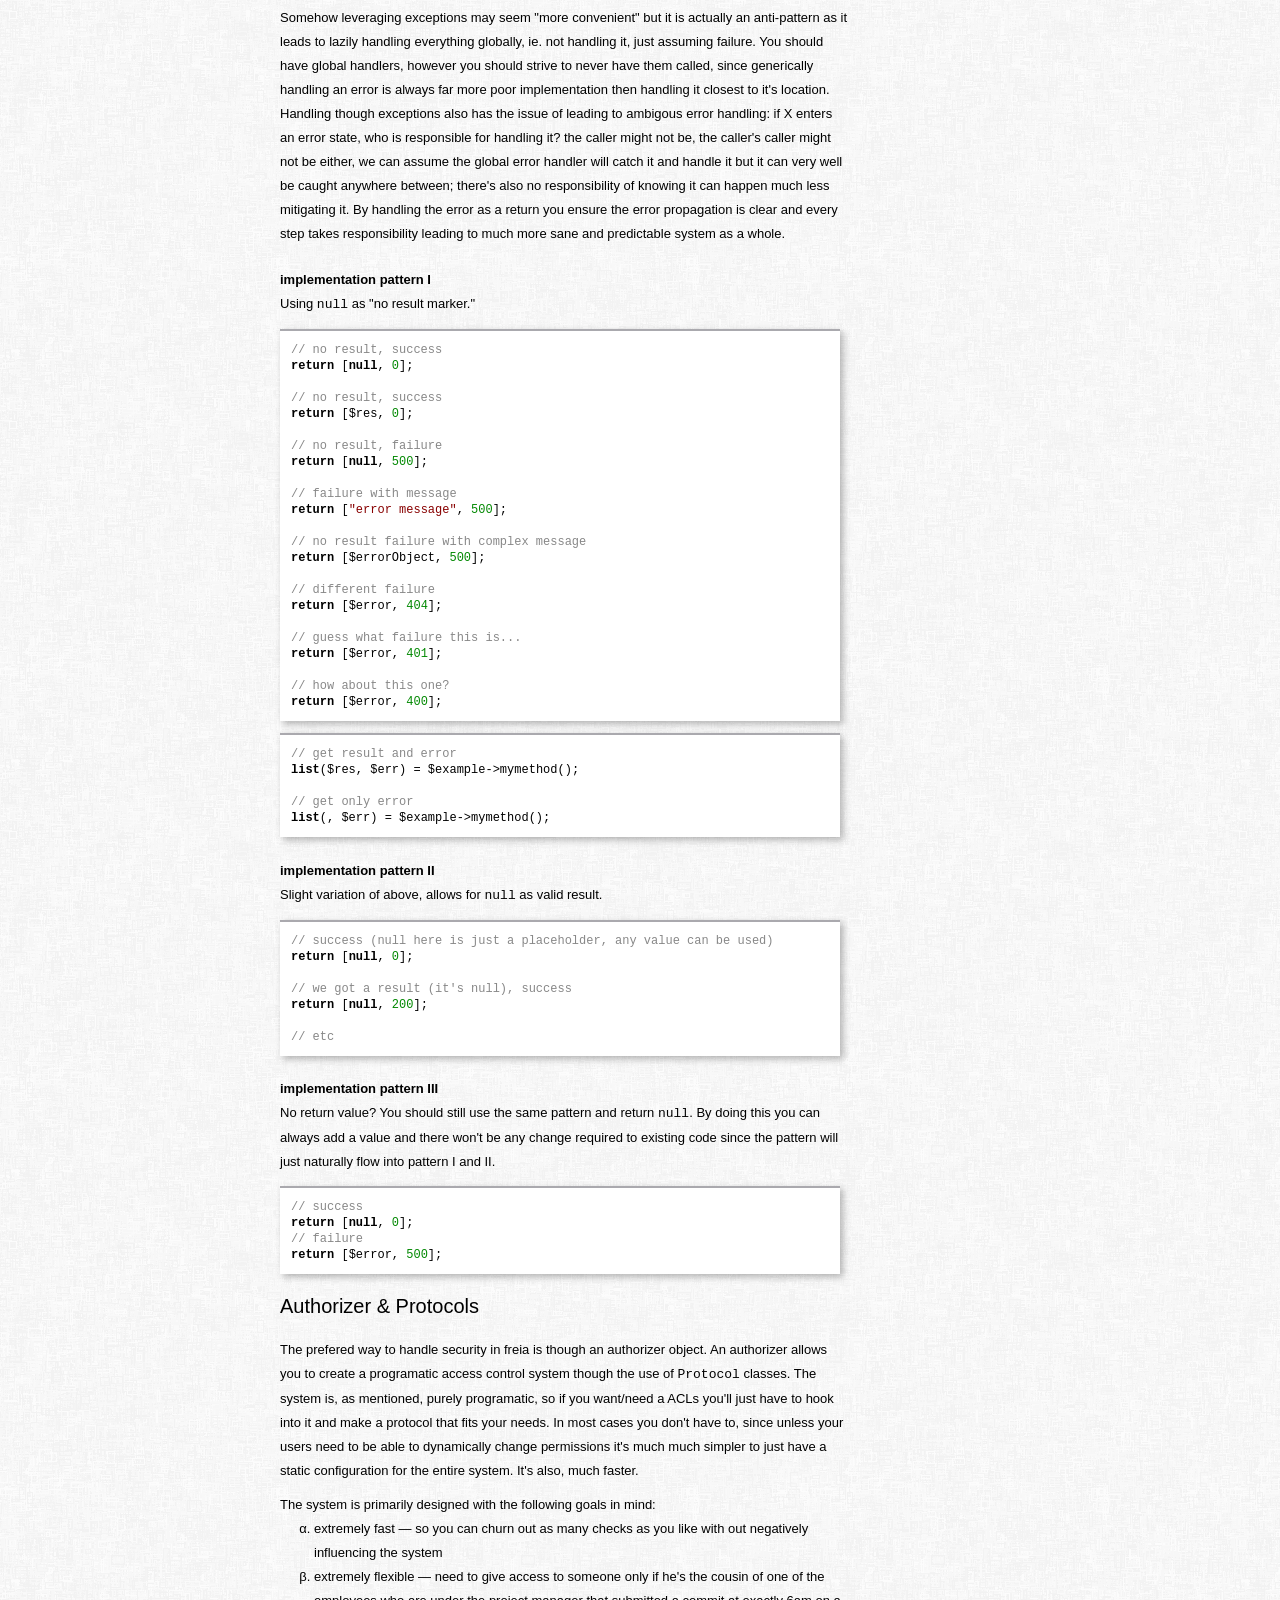
==== commit dfcd5069: "update" ====
--- a/index.html
+++ b/index.html
@@ -666,6 +666,45 @@
 	composer.json
 </code></pre>
 
+<p>Ocassionally you'll need to have modules that are loaded in a specific order,
+or follow certain rules, on such module type are debug modules. Debug modules
+are only loaded if in debug mode, otherwise they are ignored. To specify a
+debug module specify it in the freia rules section:</p>
+
+<pre><code class="json">{
+	"name": "yournamespace/subnamespace",
+	"type": "freia-module",
+	"extra": {
+		"freia": {
+			"rules": {
+				"identity": [ "debug" ],
+			}
+		}
+	},
+}</code></pre>
+
+<p>If you just need to specify a module should precede another module use
+the matches-before rule:</p>
+
+<pre><code class="json">{
+	"name": "yournamespace/subnamespace",
+	"type": "freia-module",
+	"extra": {
+		"freia": {
+			"matches-before": [
+				"hlin.security",
+				"hlin.archetype",
+				"hlin.attribute",
+				"hlin.tools"
+			]
+		}
+	},
+}</code></pre>
+
+<p>As in the example you can specify multiple other modules.</p>
+
+<p>You may also use both the debug module identity and the matches-before rule
+simultaniously on a single module.</p>
 <h2 id="hlin"><code>hlin</code> Module</h2>
 
 <p>The <code>hlin</code> module specialises in portable and completely testable
@@ -1773,7 +1812,131 @@
 	->execute()
 	->fetch_entry();
 </code></pre>
-	<h3 id="fenrir-tools-MakeCommand">
+	<h3 id="fenrir-system-MysqlRepoTrait">
+		<code>fenrir.system.MysqlRepoTrait</code>
+	</h3>
+	<p>Provides basic, easily enhanced, functionality for creating a Repository,
+ie. a data abstraction layer based on mysql or compatible SQL database.</p>
+
+<p>The trait provides the following public methods:</p>
+
+<ul>
+	<li><code>find(array $logic = null) => array(\hlin\archetype\Model)</code></li>
+	<li><code>entry($entry_id) => \hlin\archetype\Model</code></li>
+	<li><code>store(\hlin\archetype\Model $model) => \hlin\archetype\Model</code></li>
+</ul>
+
+<p>All methods expect models and return models. Where model, in the Repository
+pattern is meant to be just a wrapper around data with only basic business
+logic and validation, no data binding, no persistance layer knowledge.</p>
+
+<p>Here is a very minimalistic Repo class.</p>
+
+<pre><code class="php">&lt;?php namespace example\linker;
+
+/**
+ * ...
+ */
+class TodoRepo implements \hlin\archetype\Repo {
+
+	use \fenrir\MysqlRepoTrait;
+
+	/**
+	 * @return array
+	 */
+	function constants() {
+		return [
+			'model' => 'example.Todo',
+			'table' => 'todos'
+		];
+	}
+
+	/**
+	 * @return static
+	 */
+	static function instance(\fenrir\MysqlDatabase $db) {
+		$i = new static;
+		$i->db = $db;
+		return $i;
+	}
+
+} # class
+</code></pre>
+
+<h4><code>find</code> Method</h4>
+
+<p>Find works similar to the mongodb data access api and always returns an
+array of models. The models are specified by constraints on the Repo class.</p>
+
+<p>Here are a few self explaintory examples:</p>
+
+<pre><code class="php"># retrieve all entries
+$all_entries = $repo->find();
+
+# retrieve 10 entries
+$entries = $repo->find([ '%limit' => 10 ]);
+
+# retrieve 10 entries of status "active"
+$entries = $repo->find([
+	'status' => 'active',
+	'%limit' => 10
+]);
+
+# retrieve 10 entries, starting after then 5th
+$entries = $repo->find([
+	'%limit' => 10,
+	'%offset' => 5
+]);
+
+# all entries, but only _id and title
+$entries = $repo->find([
+	'%fields' => [ '_id', 'title' ]
+]);
+
+# all entries, order by title
+$entries = $repo->find([
+	'%order_by' => [ 'title' => 'asc' ]
+]);
+
+# all entries, some complex constraints
+$entries = $repo->find([
+	'title' => [ 'like' => '%Cat' ],
+	'type1' => [ '&lt;=' => 1,  '&gt;' => -6],
+	'type2' => 'active',
+	'type3' => null,
+	'type4' => [ '!=' => null ],
+	'type5' => [ 'between' => ['2014-01-01', '2015-01-01'] ],
+	'type6' => [ 'in' => [2, 4, 6, 8] ]
+]);
+</code></pre>
+
+<h4><code>entry</code> Method</h4>
+
+<p>Retrieves a entry or returns <code>null</code>.</p>
+
+<pre><code class="php"># retrieve an entry
+$entryModel = $repo->entry($entry_id);
+</code></pre>
+
+<p>Use find to retrieve based on criteria.</p>
+
+<h4><code>store</code> Method</h4>
+
+<p>Persists an entry, returns a new entry corresponding to the persisted one,
+since the model provided in might not have full data (commonly missing id).</p>
+
+<pre><code class="php"># persist entry in the repository
+$persistedCat = $catRepo->store($catModel);
+</code></pre>
+
+<h4>Overwriting</h4>
+
+<p>The class provides a bunch of protected methods that reflect intermediary
+steps feel free to use them to hook in functionality such as joining tables.
+We won't go over them here due to any use of these method requiring internal
+knowledge, but if you need to add JOINs for example you would overwrite the
+<code>sqlselect</code> method, if you need to add more constraint options
+you would overwrite <code>parseconstraints</code>, etc</p>	<h3 id="fenrir-tools-MakeCommand">
 		<code>fenrir.tools.MakeCommand</code>
 	</h3>
 	<p>Make command helps in creating classes. The command will try to figure out
@@ -1793,6 +1956,41 @@
 # interpreted as a class
 server/console make class:example.FooCommand</code></pre>
 
+<p>To create a new pattern add the following to a
+<code>freia/make/class-patterns</code> configuration file:</p>
+
+<pre><code class="php">&lt;?php return [
+
+	'Cat' => [
+		'aliases' => [
+			'catkind.SmartAnimal' => 'Animal'
+		],
+		'extends' => 'Animal',
+		'implements' => [ 'catkind.Overlord' ],
+		'use' => [ 'hlin.CommandTrait' ],
+		'placeholder' =>
+			"\t/**\n\t * @return int\n\t */\n".
+			"\tfunction main(array \$args = null) {\n".
+			"\t\t// TODO implement\n".
+			"\t}"
+	],
+
+];</code></pre>
+
+<p>The key there specifies the matching pattern. In our case any class ending
+with dog. So it will match when we try to create <code>something.FunnyCat</code>
+or <code>example.something.InternetCat</code>, etc.</p>
+
+<p>In the example, aliases are converted to use statements. So in our case we
+are using an alias for the extends part, just to make the prezentation nicer.
+There is no real difference between the way it's done in the example and simply
+using <code>catkind.SmartAnimal</code> for the <code>extends</code> block and
+ignoring the <code>aliases</code> block altogheter.</p>
+
+<p>Traits are specified via the <code>use</code> block.</p>
+
+<p>To specify PHP native or global classes you have to use the
+<code>.TheClass</code> syntax, eg. <code>.Exception</code>
 <h2 id="ran"><code>ran</code> Module</h2>
 
 <p>The <code>ran</code> module specialises in theme and view helpers; the
@@ -2028,6 +2226,7 @@
 	<p class="toc-Subtitle">system</p>
 	<ul>
 		<li><a class="toc-Entry" href="#fenrir-system-MysqlDatabase">MysqlDatabase</a></li>
+		<li><a class="toc-Entry" href="#fenrir-system-MysqlRepoTrait">MysqlRepoTrait</a></li>
 	</ul>
 	<p></p>
 	<ul>
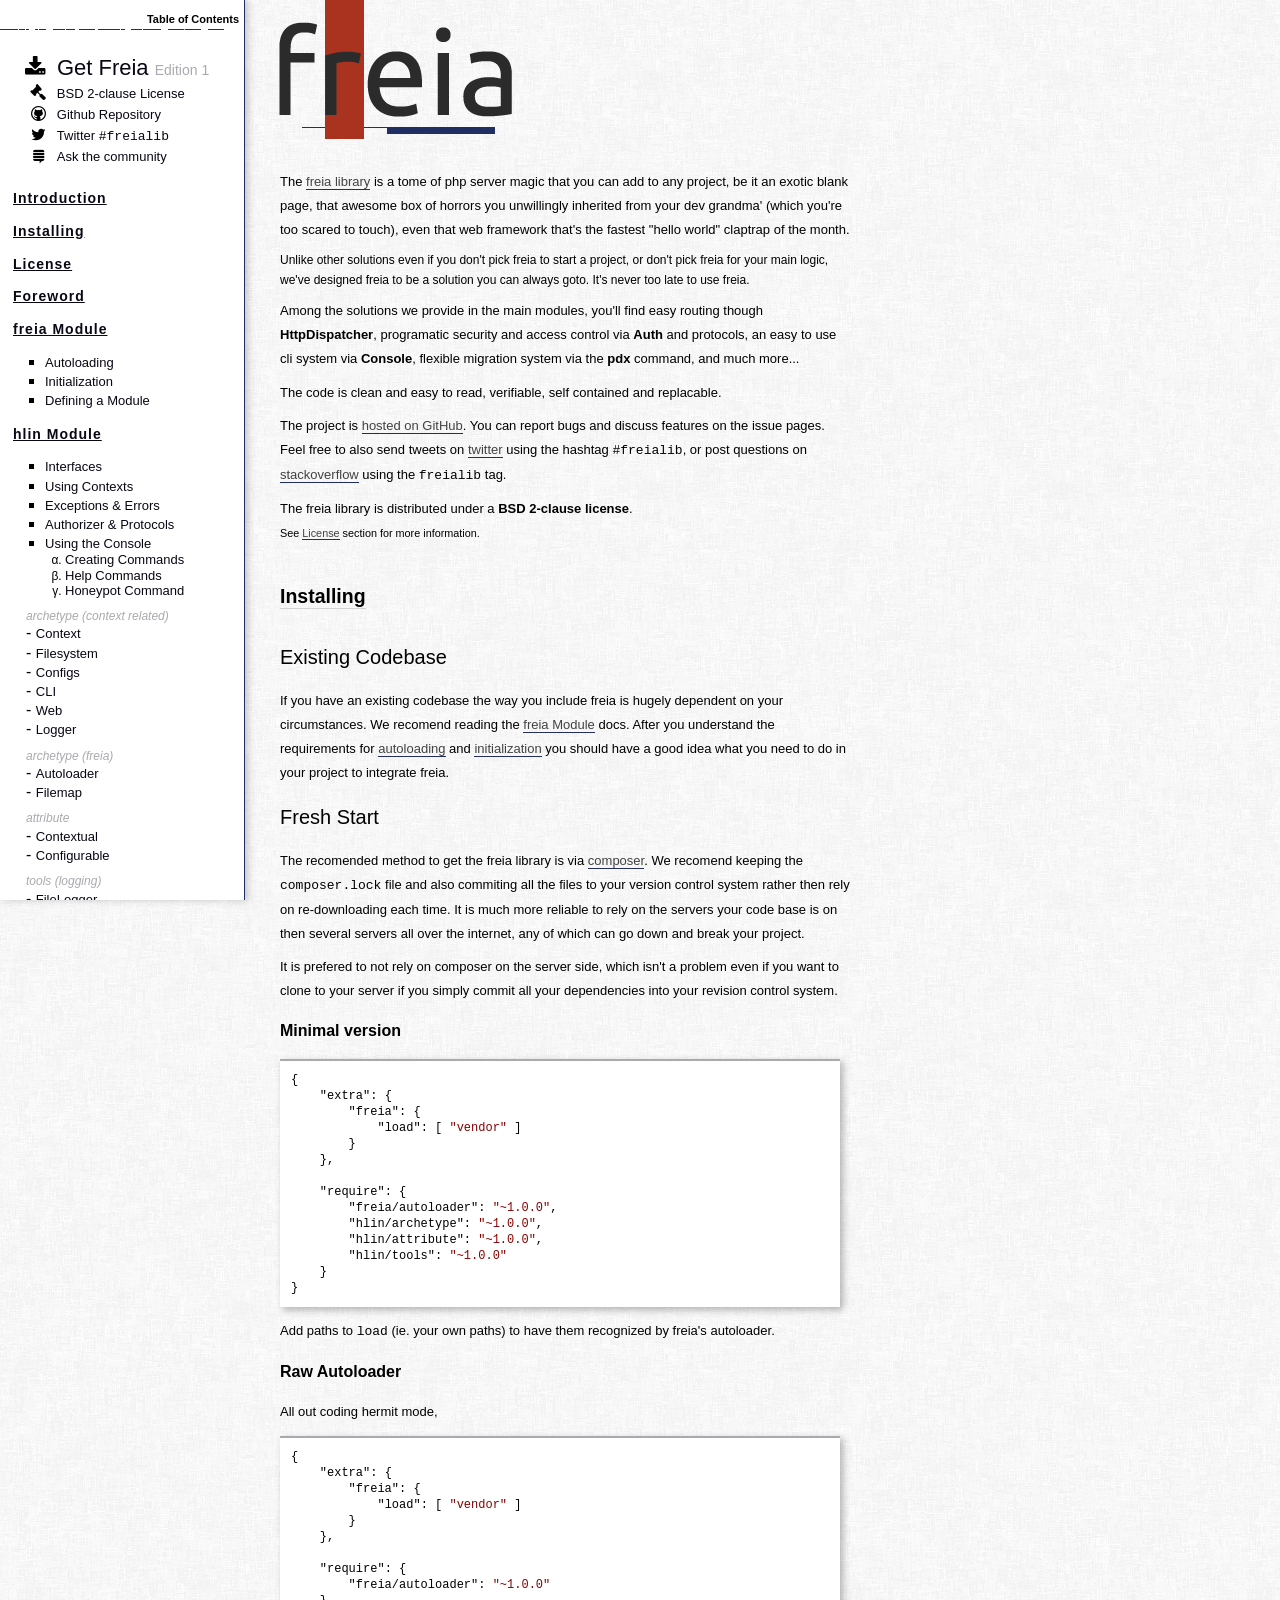
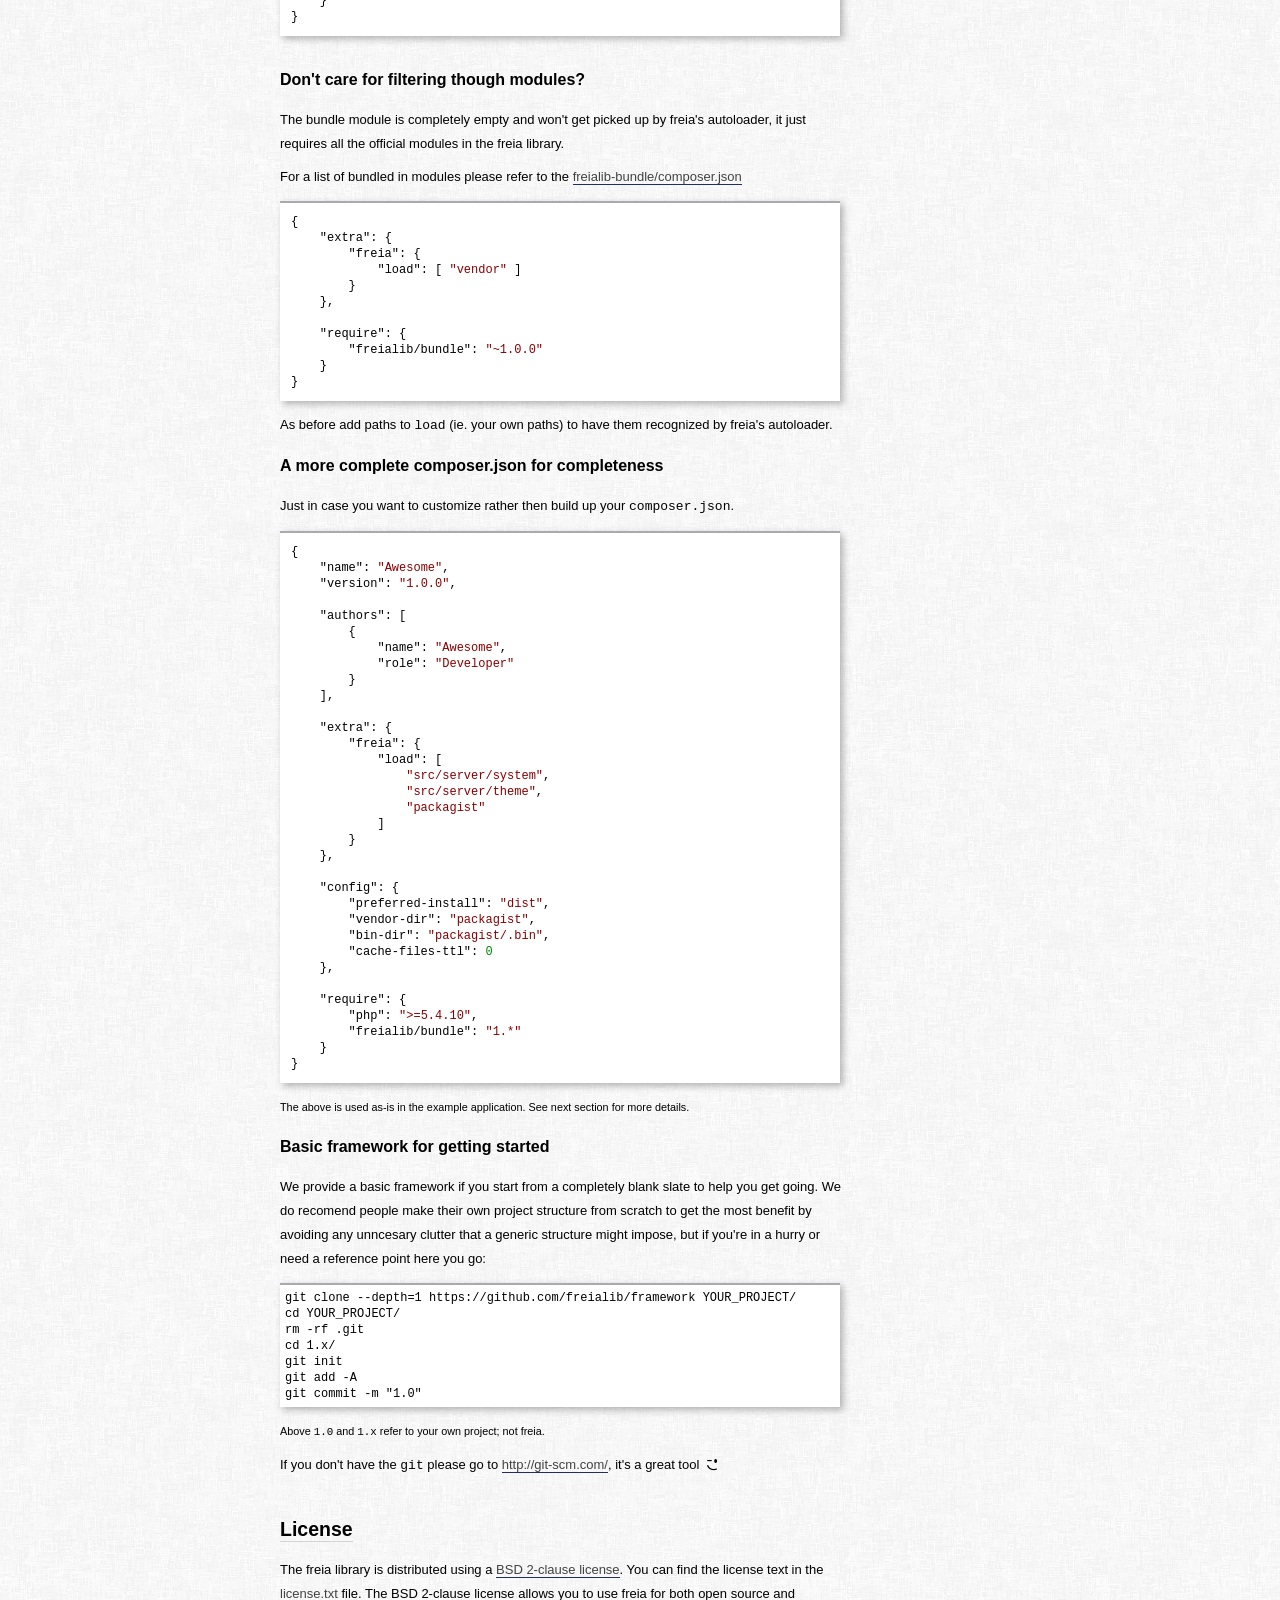
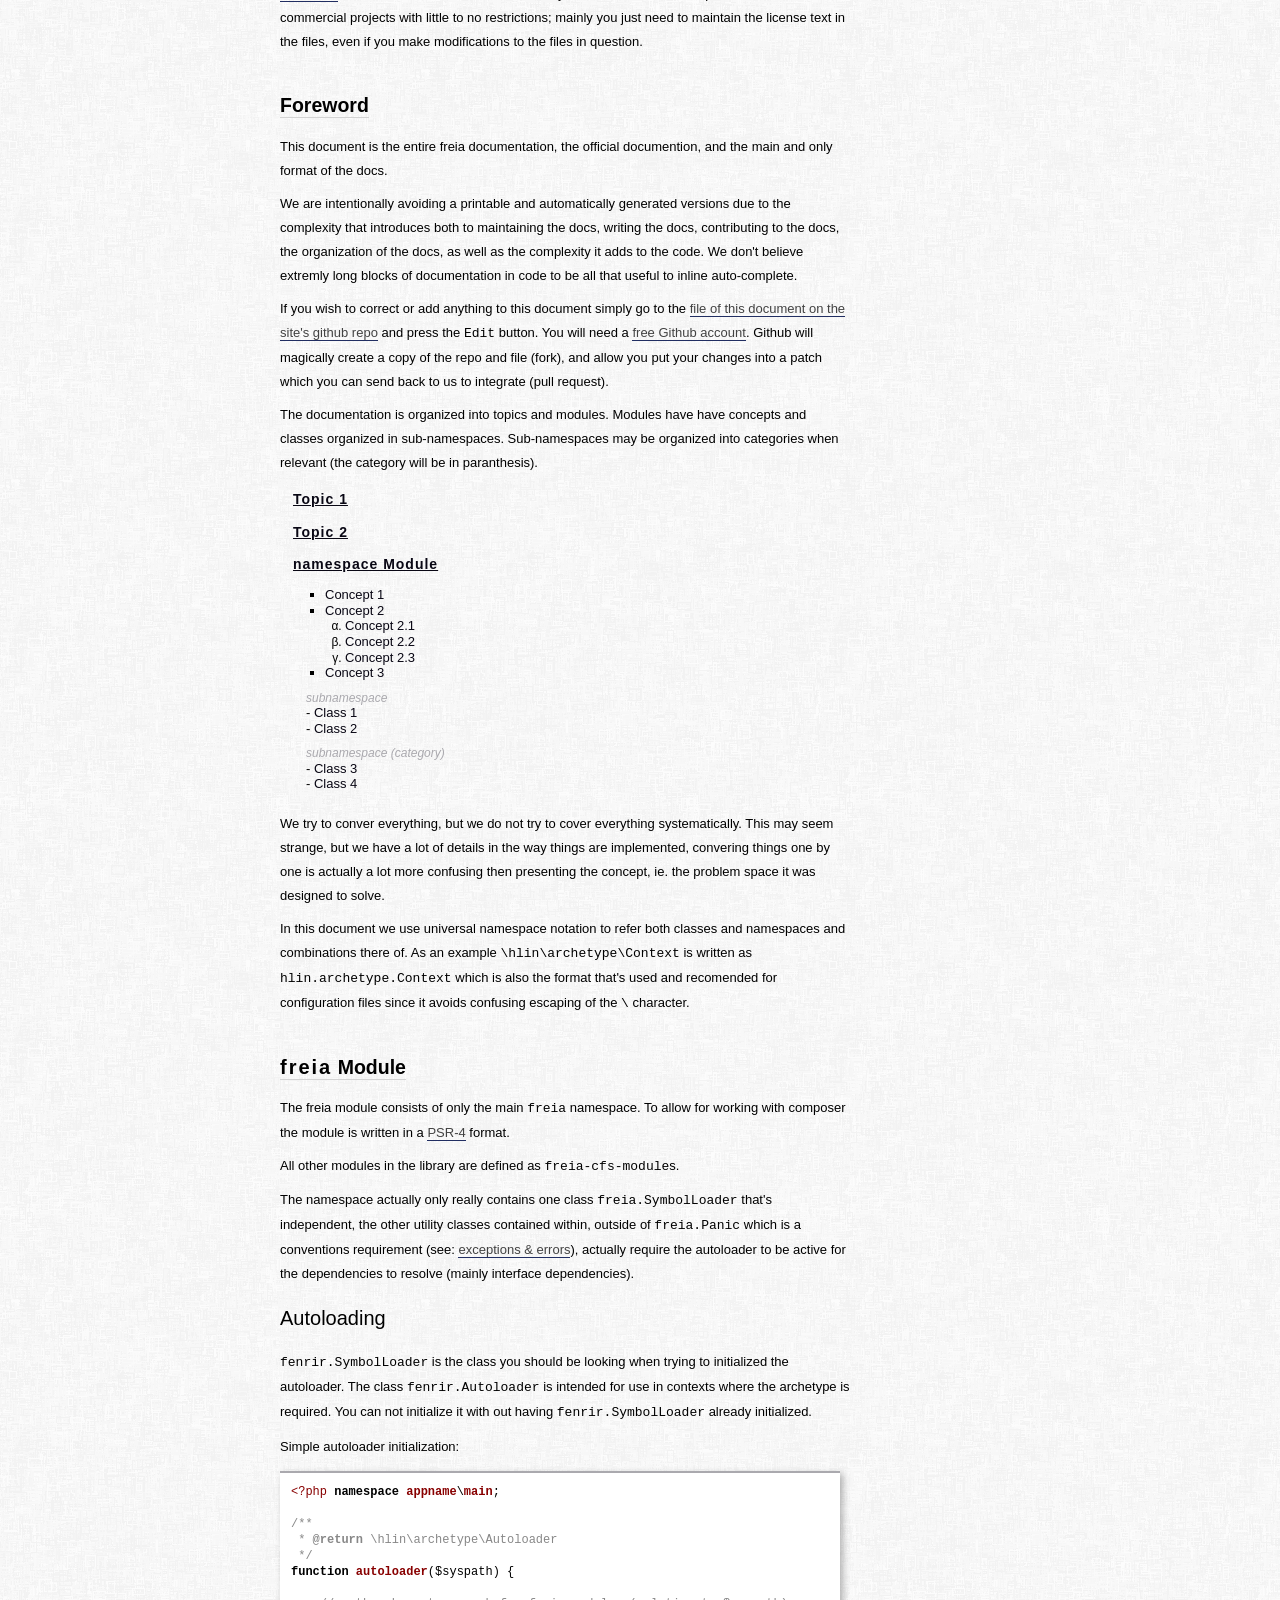
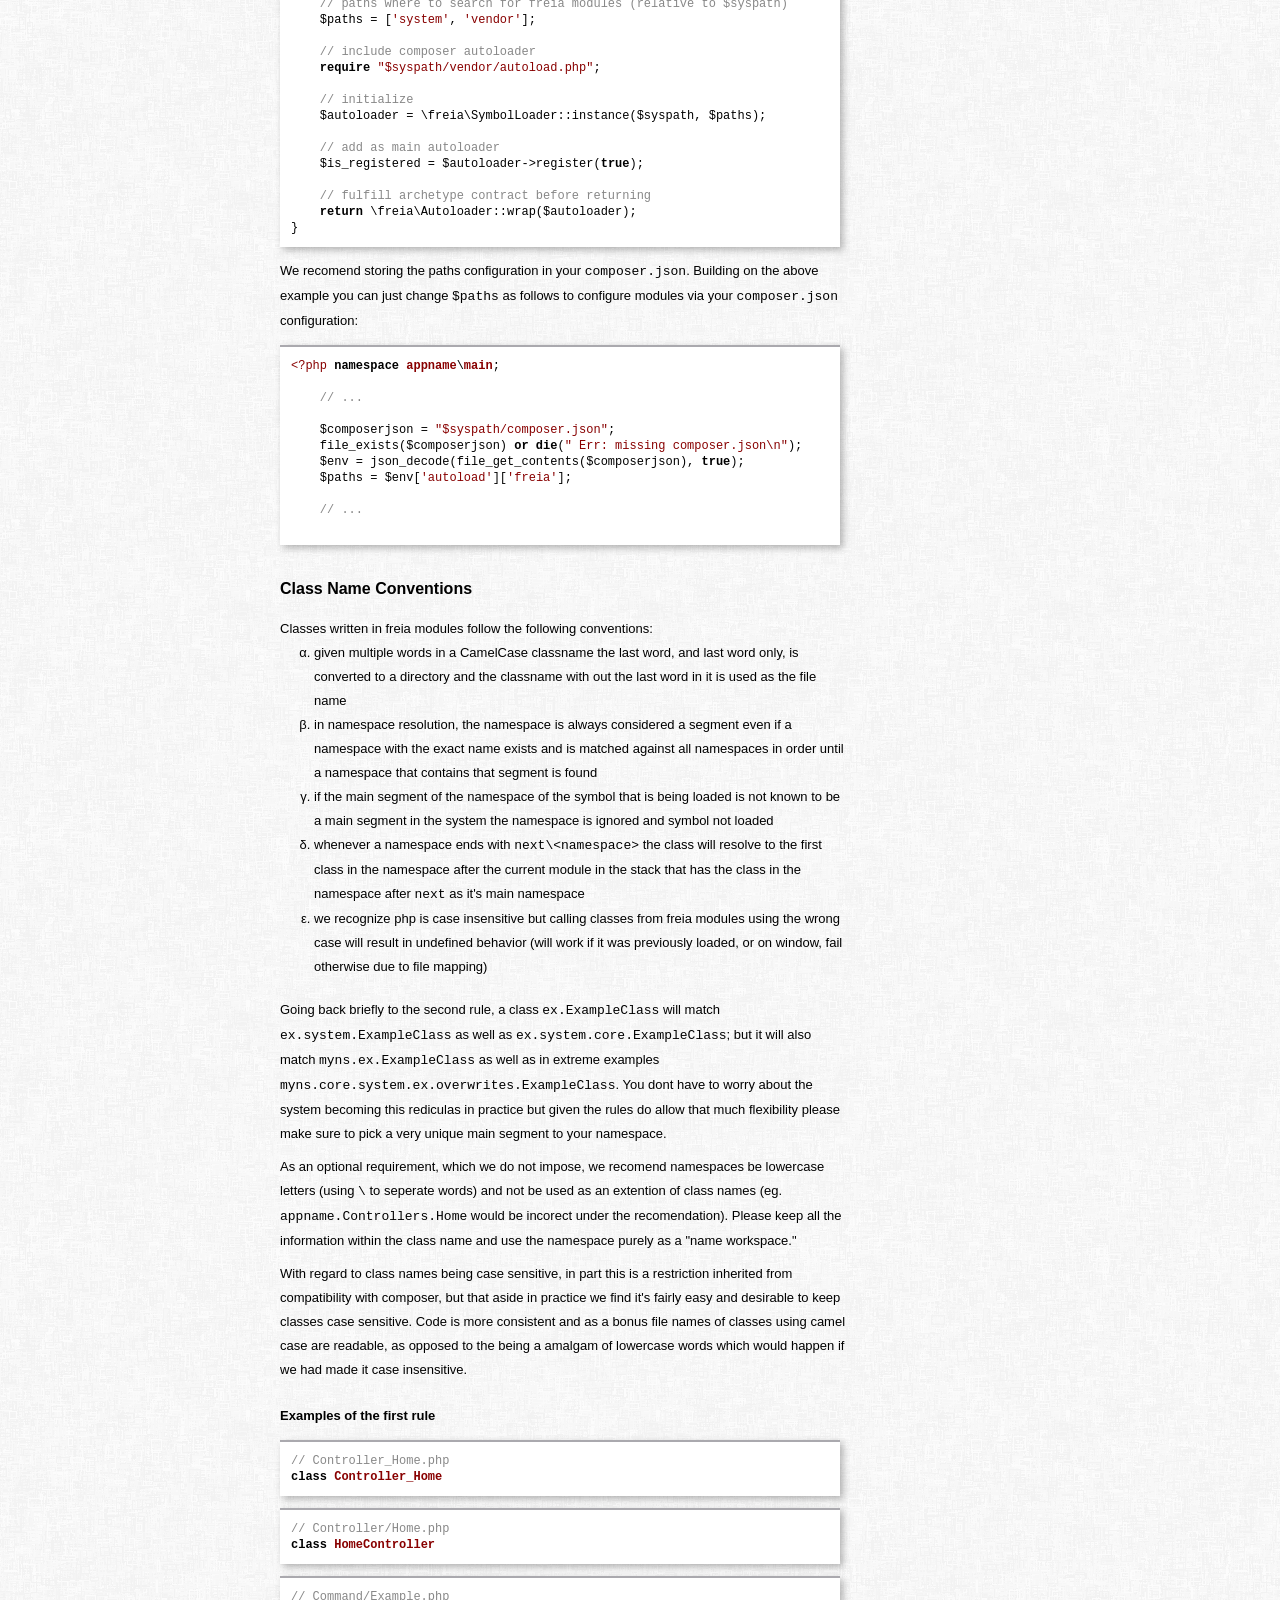
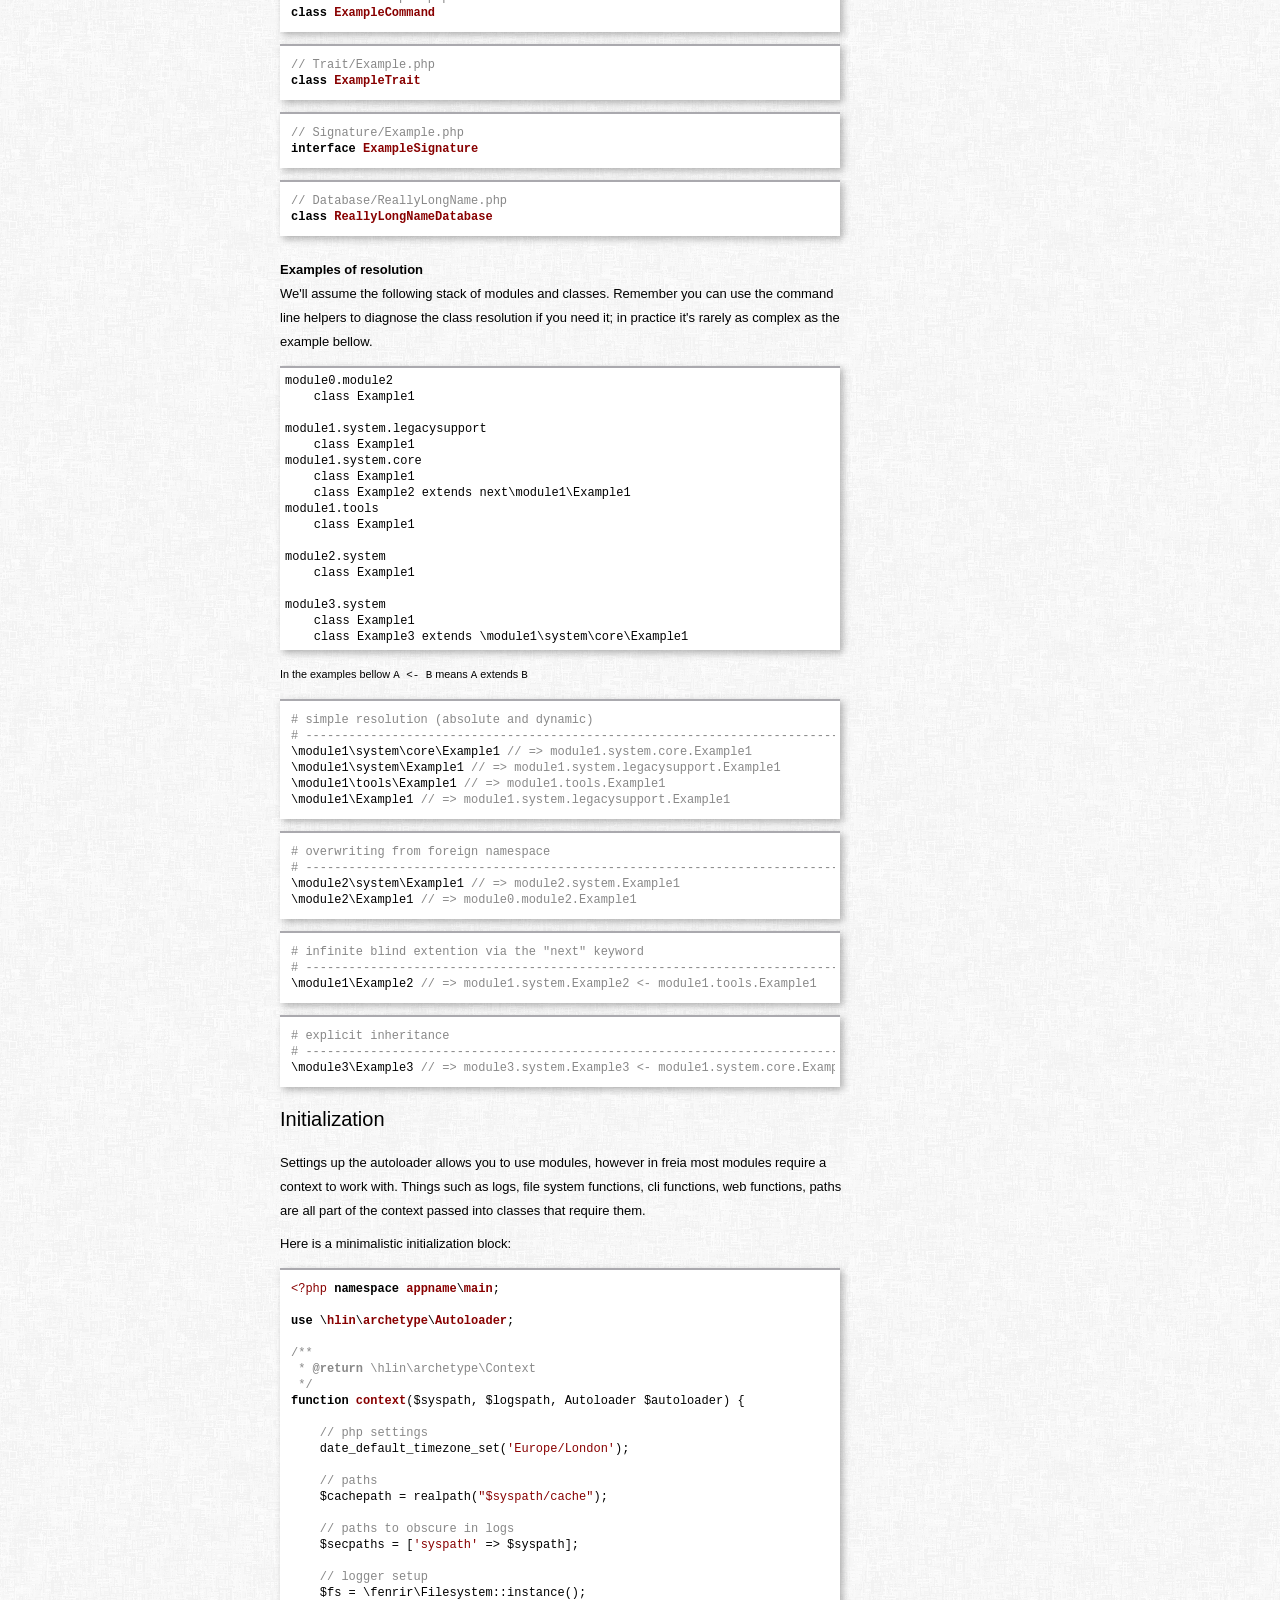
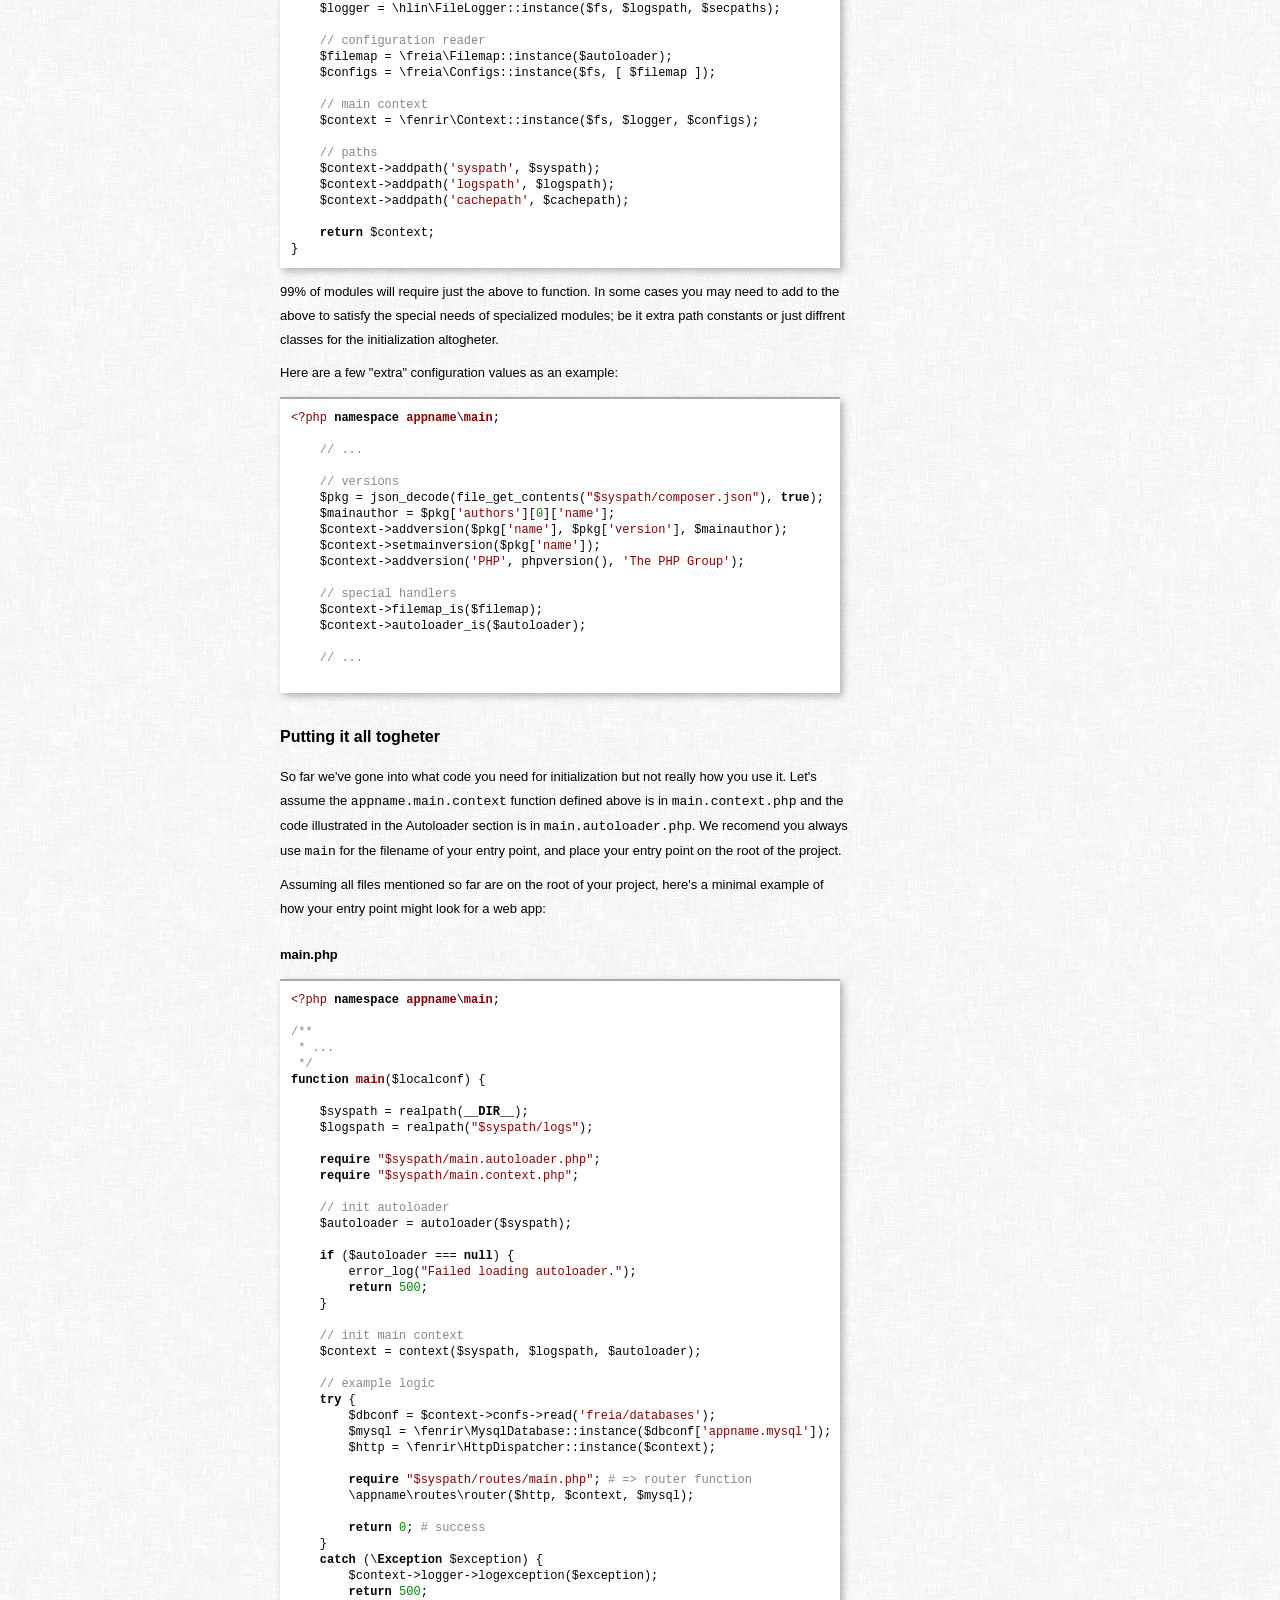
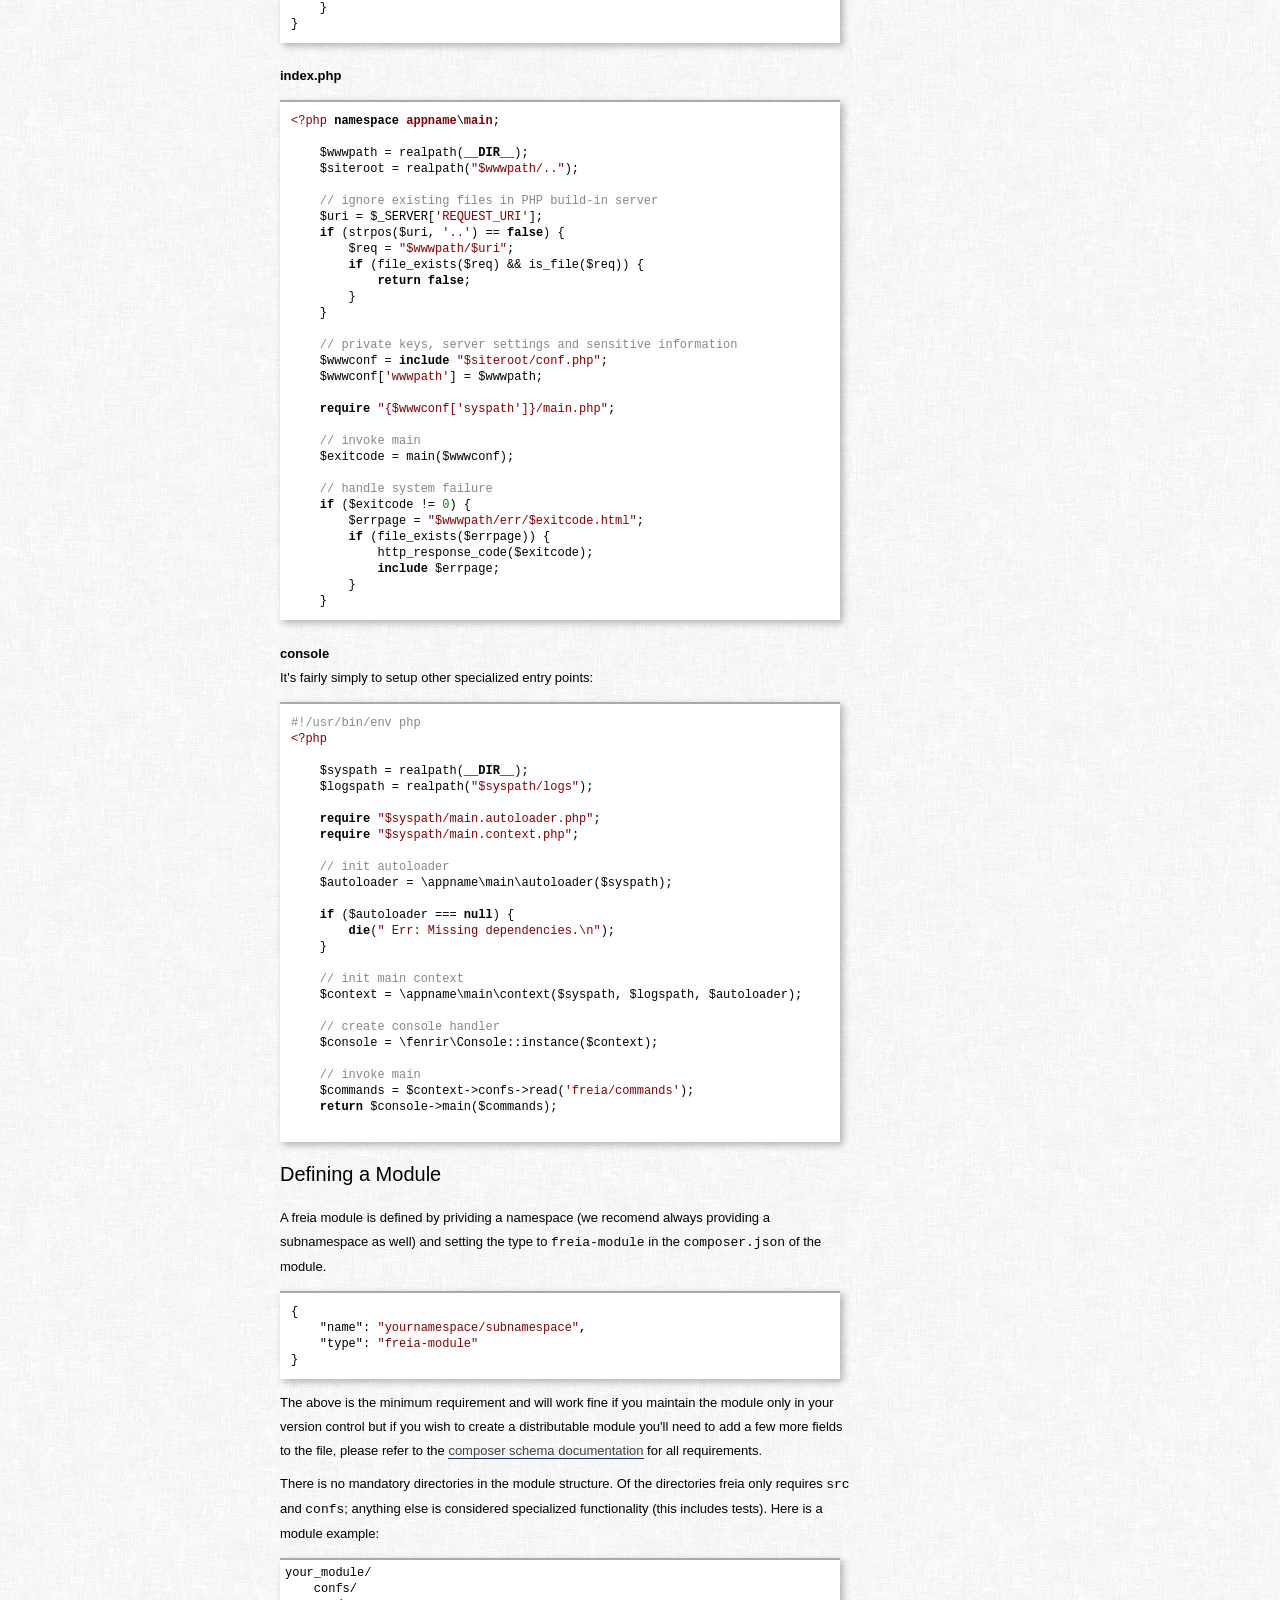
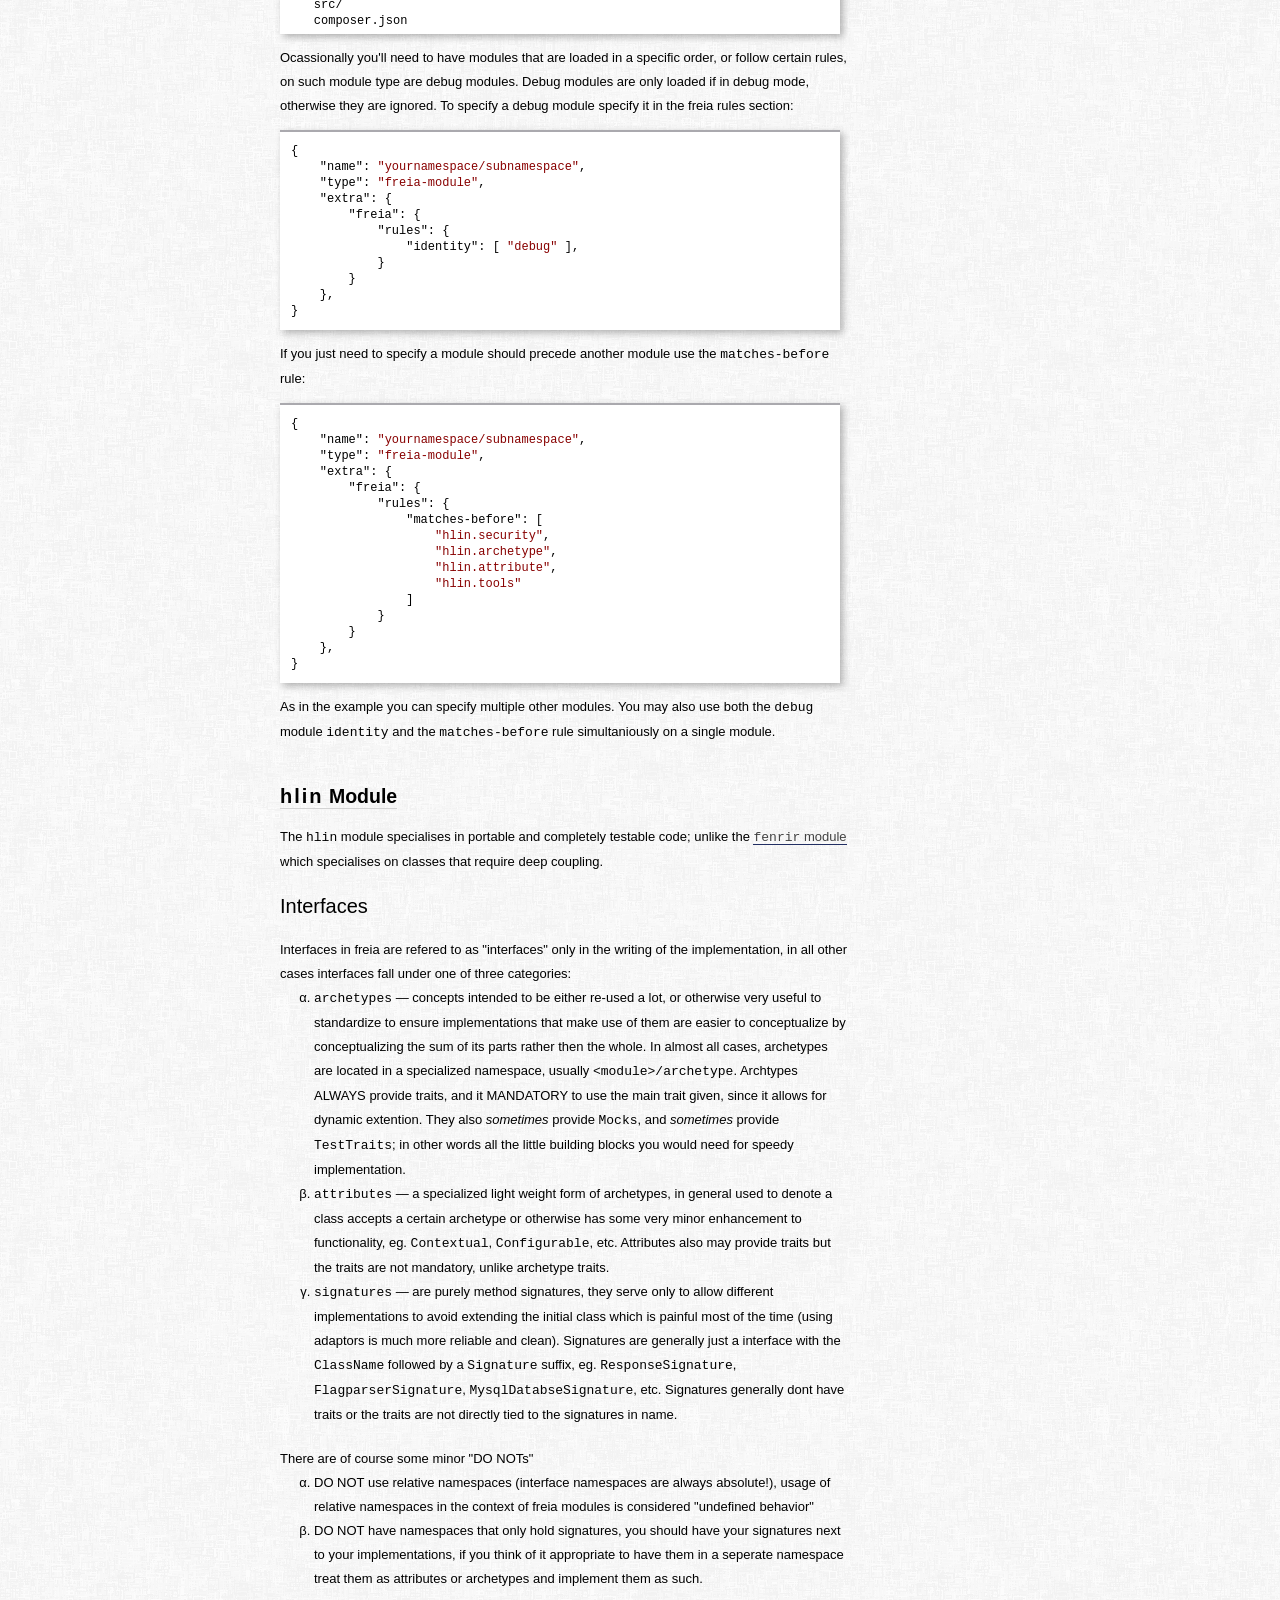
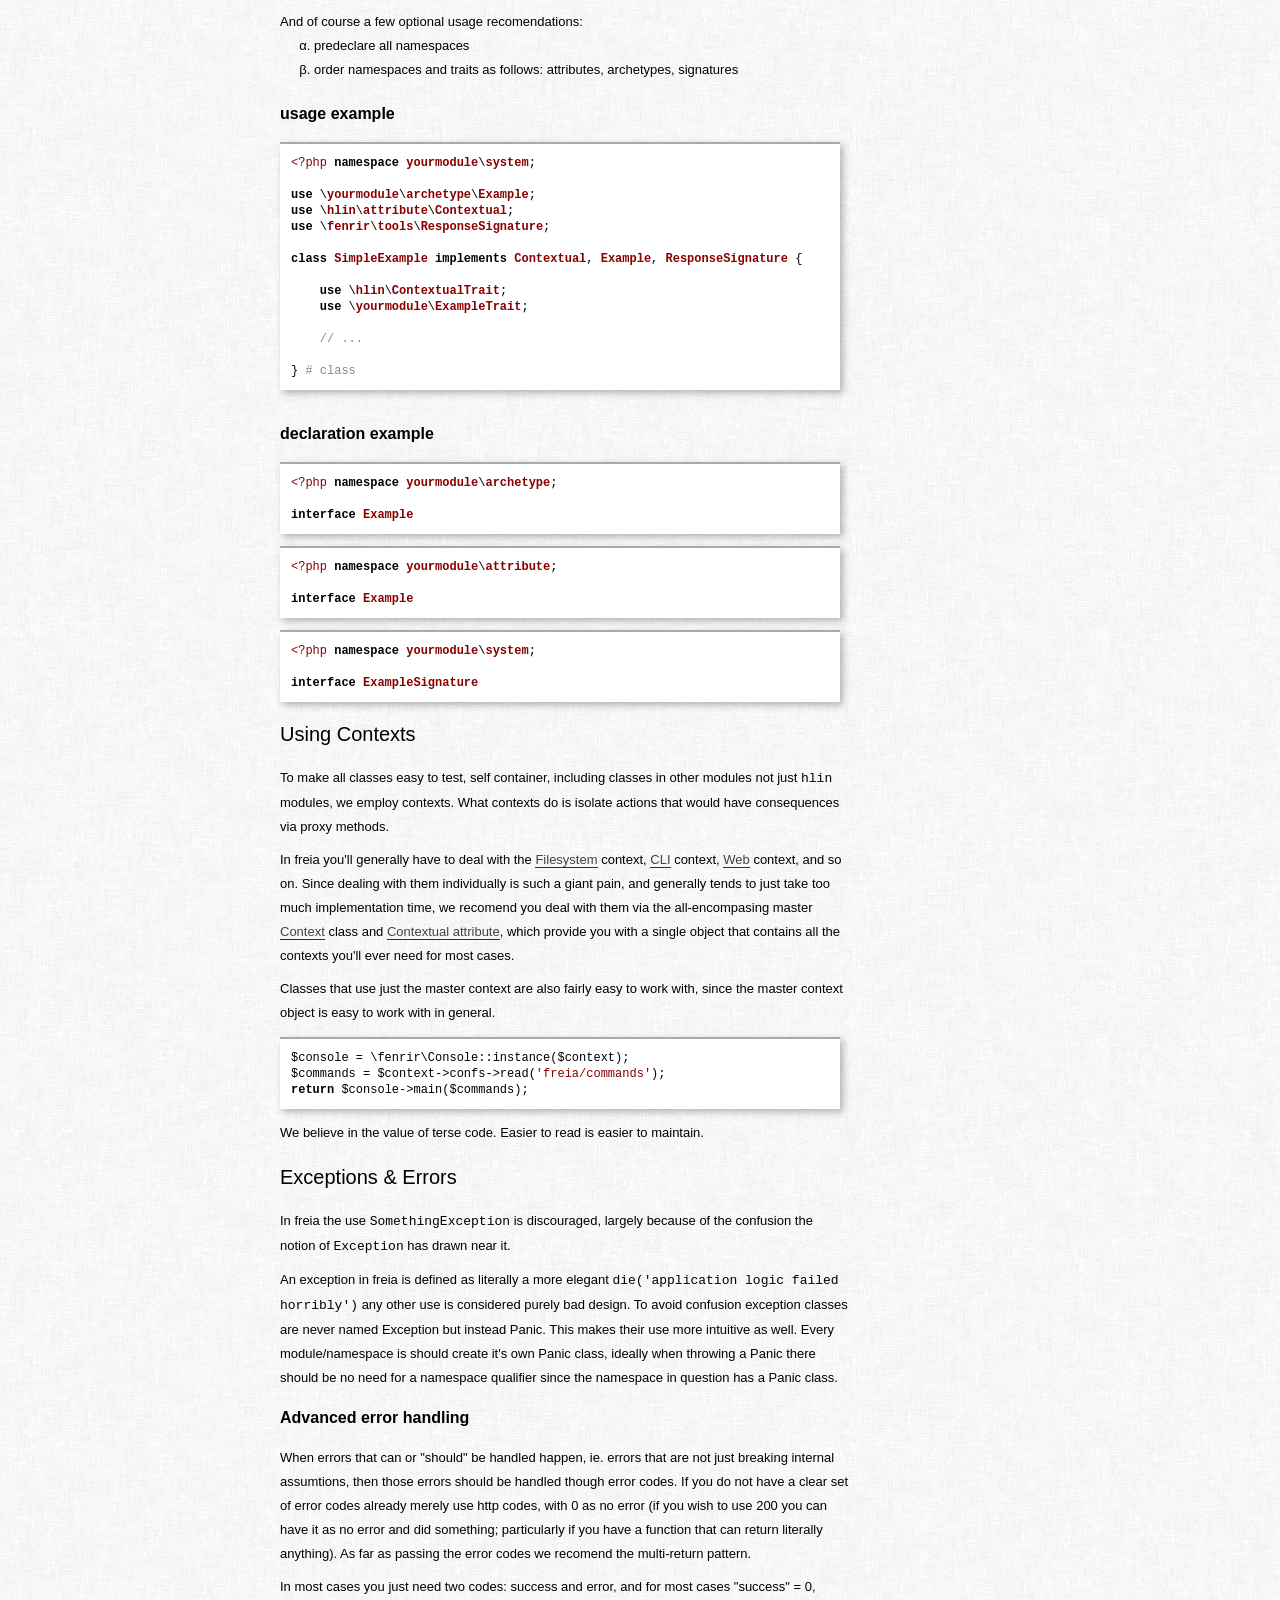
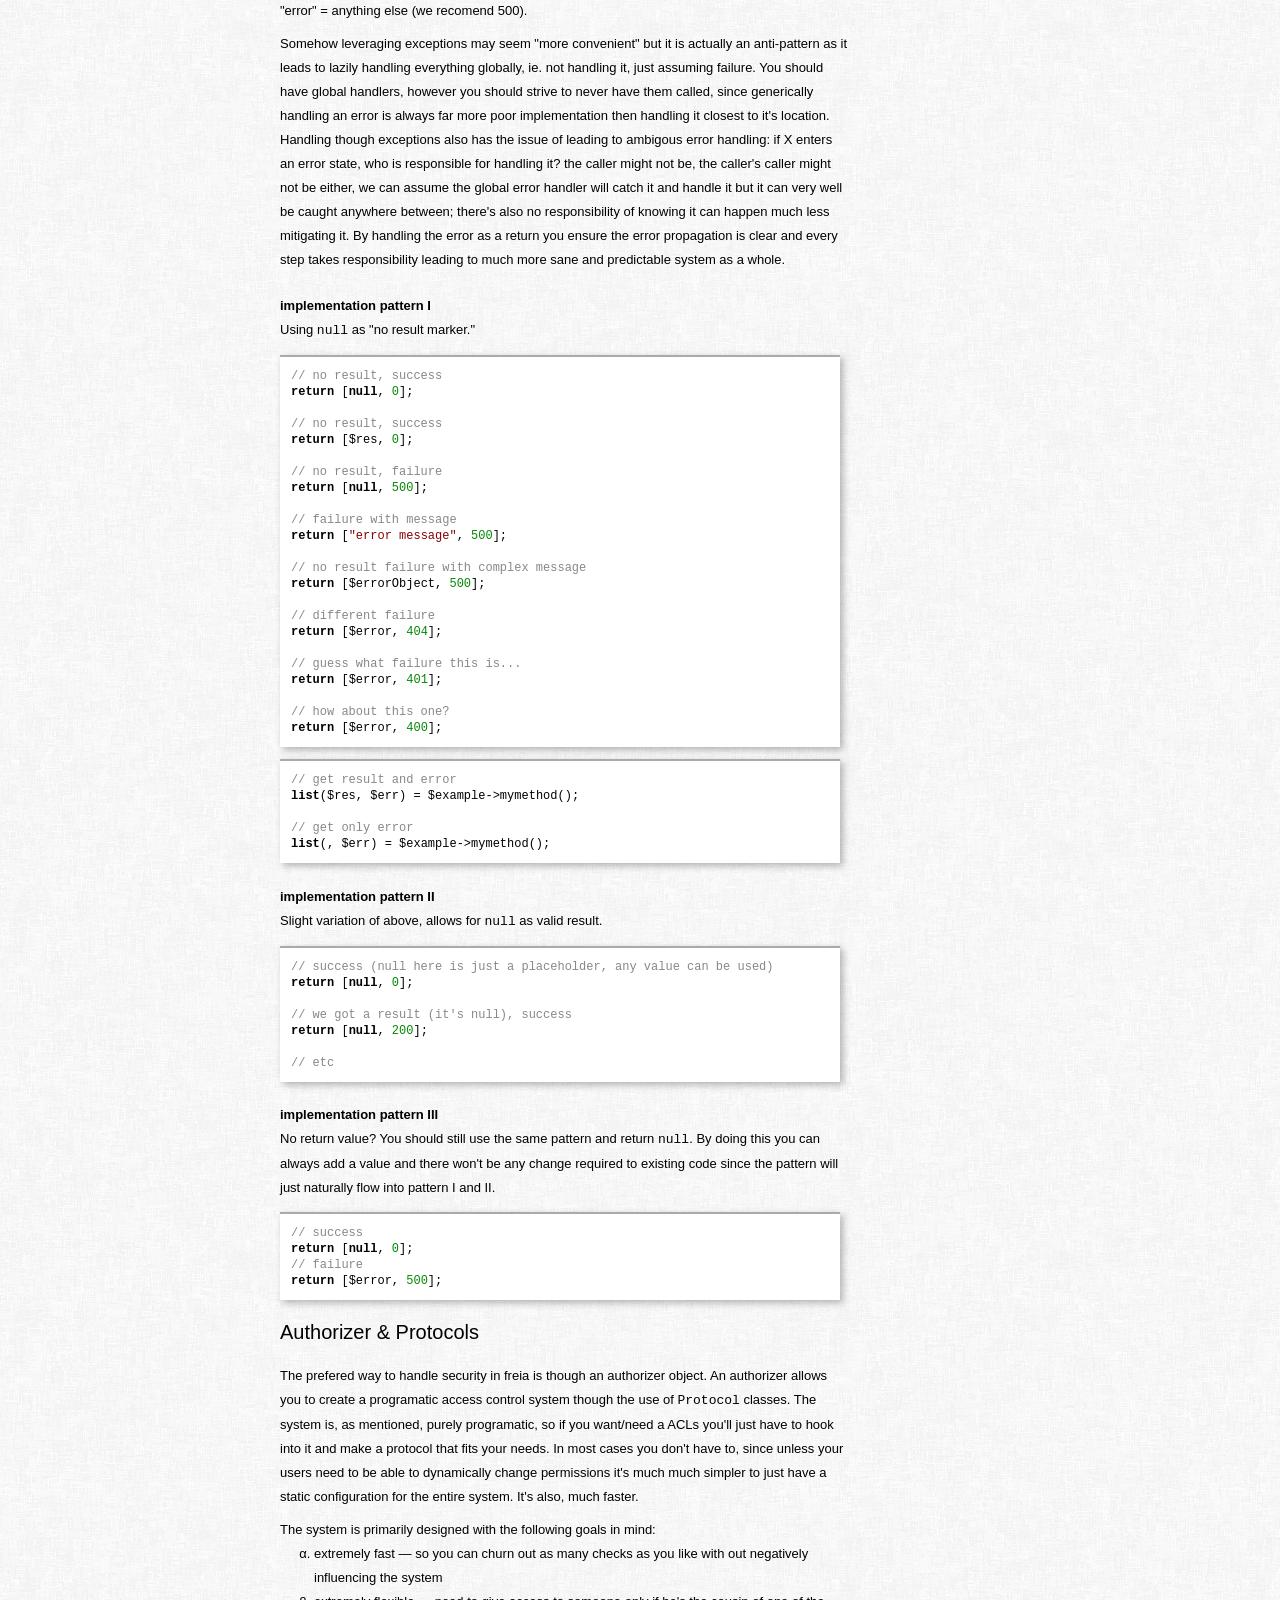
==== commit c265e2ca: "update" ====
--- a/index.html
+++ b/index.html
@@ -684,27 +684,28 @@
 }</code></pre>
 
 <p>If you just need to specify a module should precede another module use
-the matches-before rule:</p>
+the <code>matches-before</code> rule:</p>
 
 <pre><code class="json">{
 	"name": "yournamespace/subnamespace",
 	"type": "freia-module",
 	"extra": {
 		"freia": {
-			"matches-before": [
-				"hlin.security",
-				"hlin.archetype",
-				"hlin.attribute",
-				"hlin.tools"
-			]
+			"rules": {
+				"matches-before": [
+					"hlin.security",
+					"hlin.archetype",
+					"hlin.attribute",
+					"hlin.tools"
+				]
+			}
 		}
 	},
 }</code></pre>
 
-<p>As in the example you can specify multiple other modules.</p>
-
-<p>You may also use both the debug module identity and the matches-before rule
-simultaniously on a single module.</p>
+<p>As in the example you can specify multiple other modules. You may also use
+both the <code>debug</code> module <code>identity</code> and the
+<code>matches-before</code> rule simultaniously on a single module.</p>
 <h2 id="hlin"><code>hlin</code> Module</h2>
 
 <p>The <code>hlin</code> module specialises in portable and completely testable
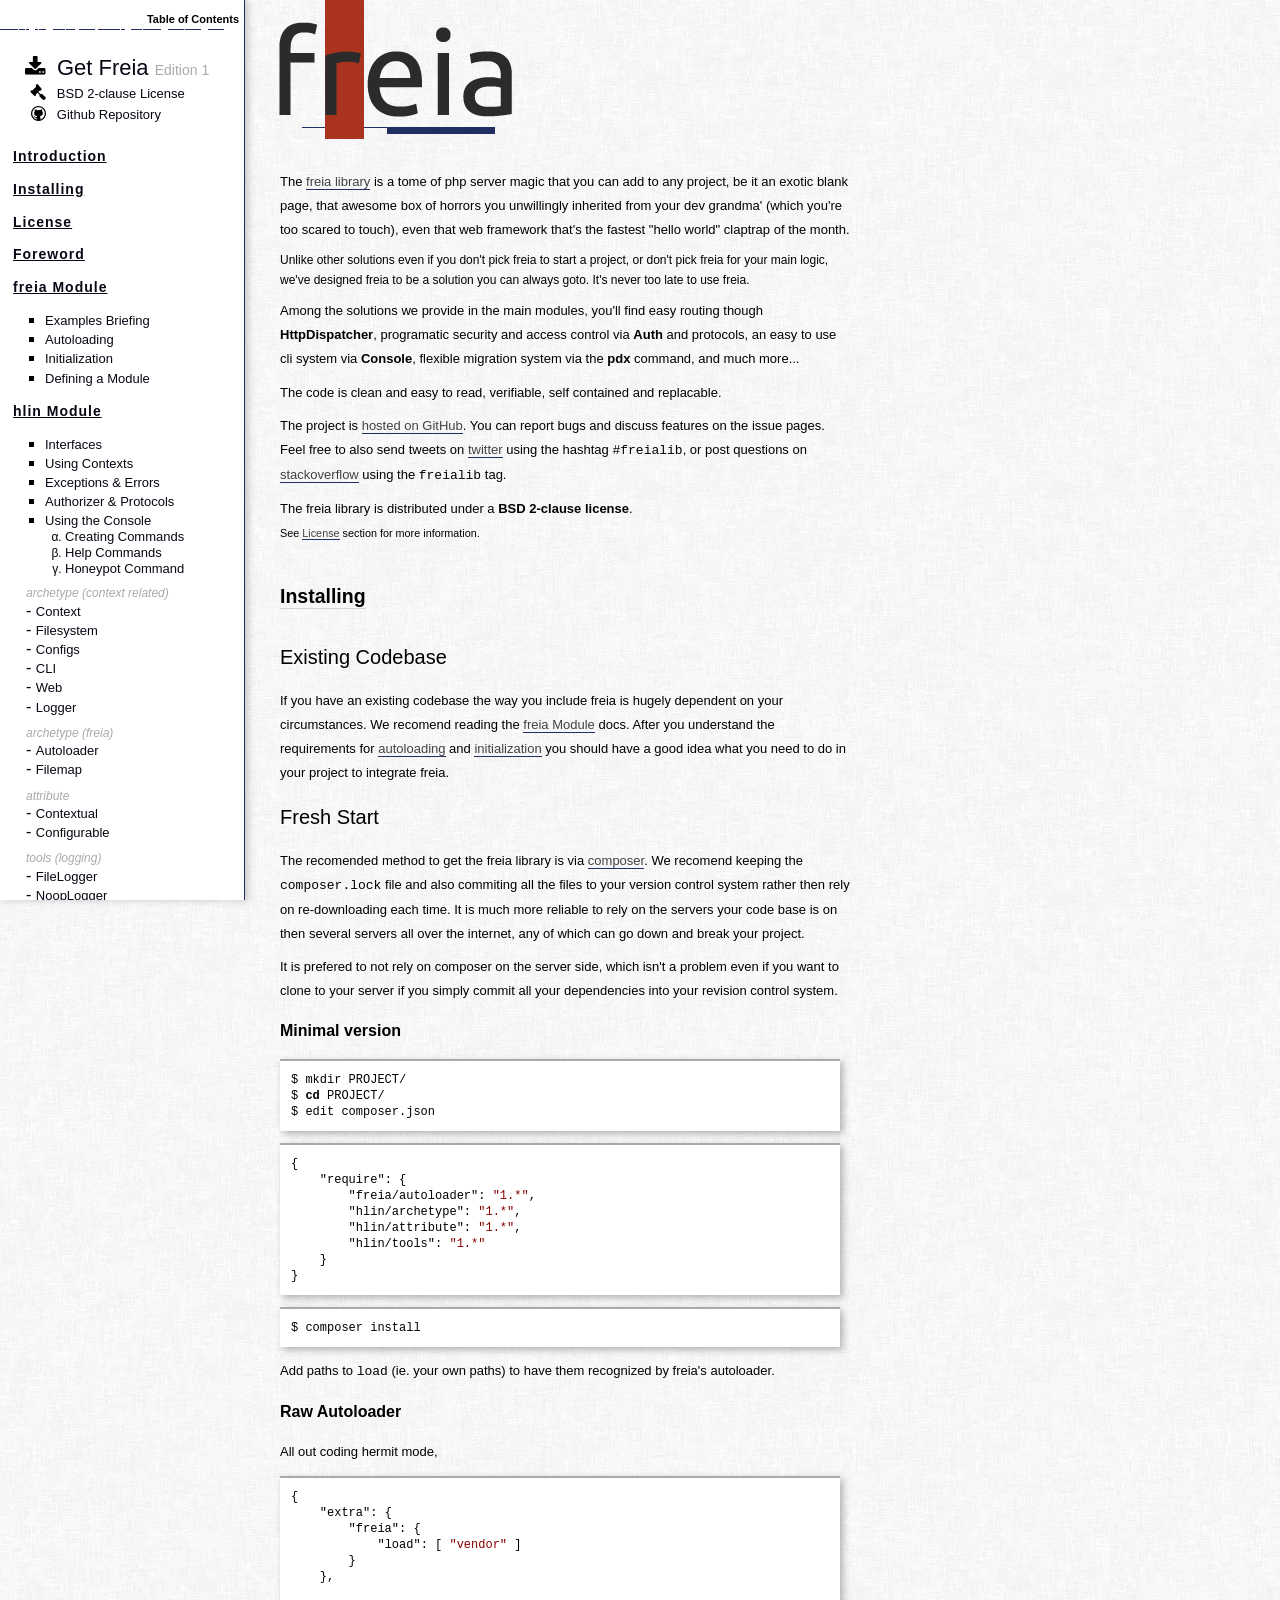
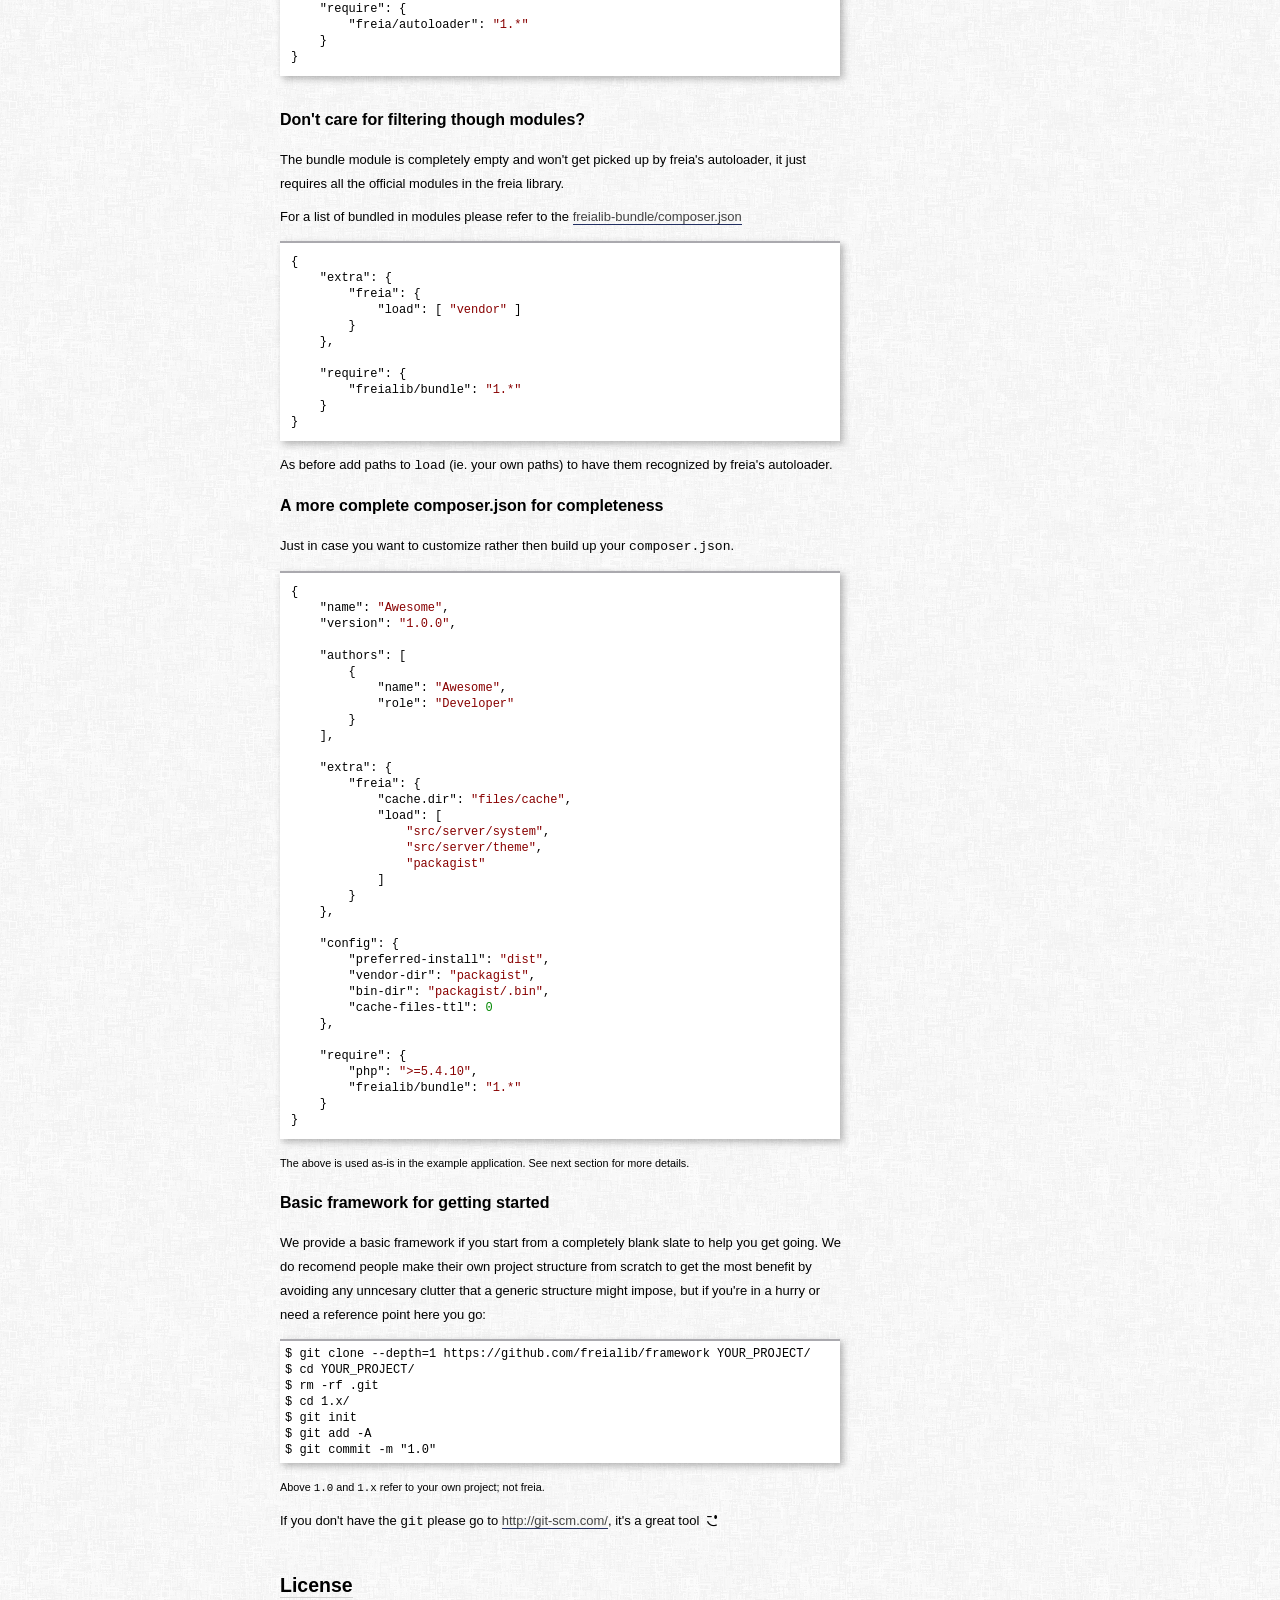
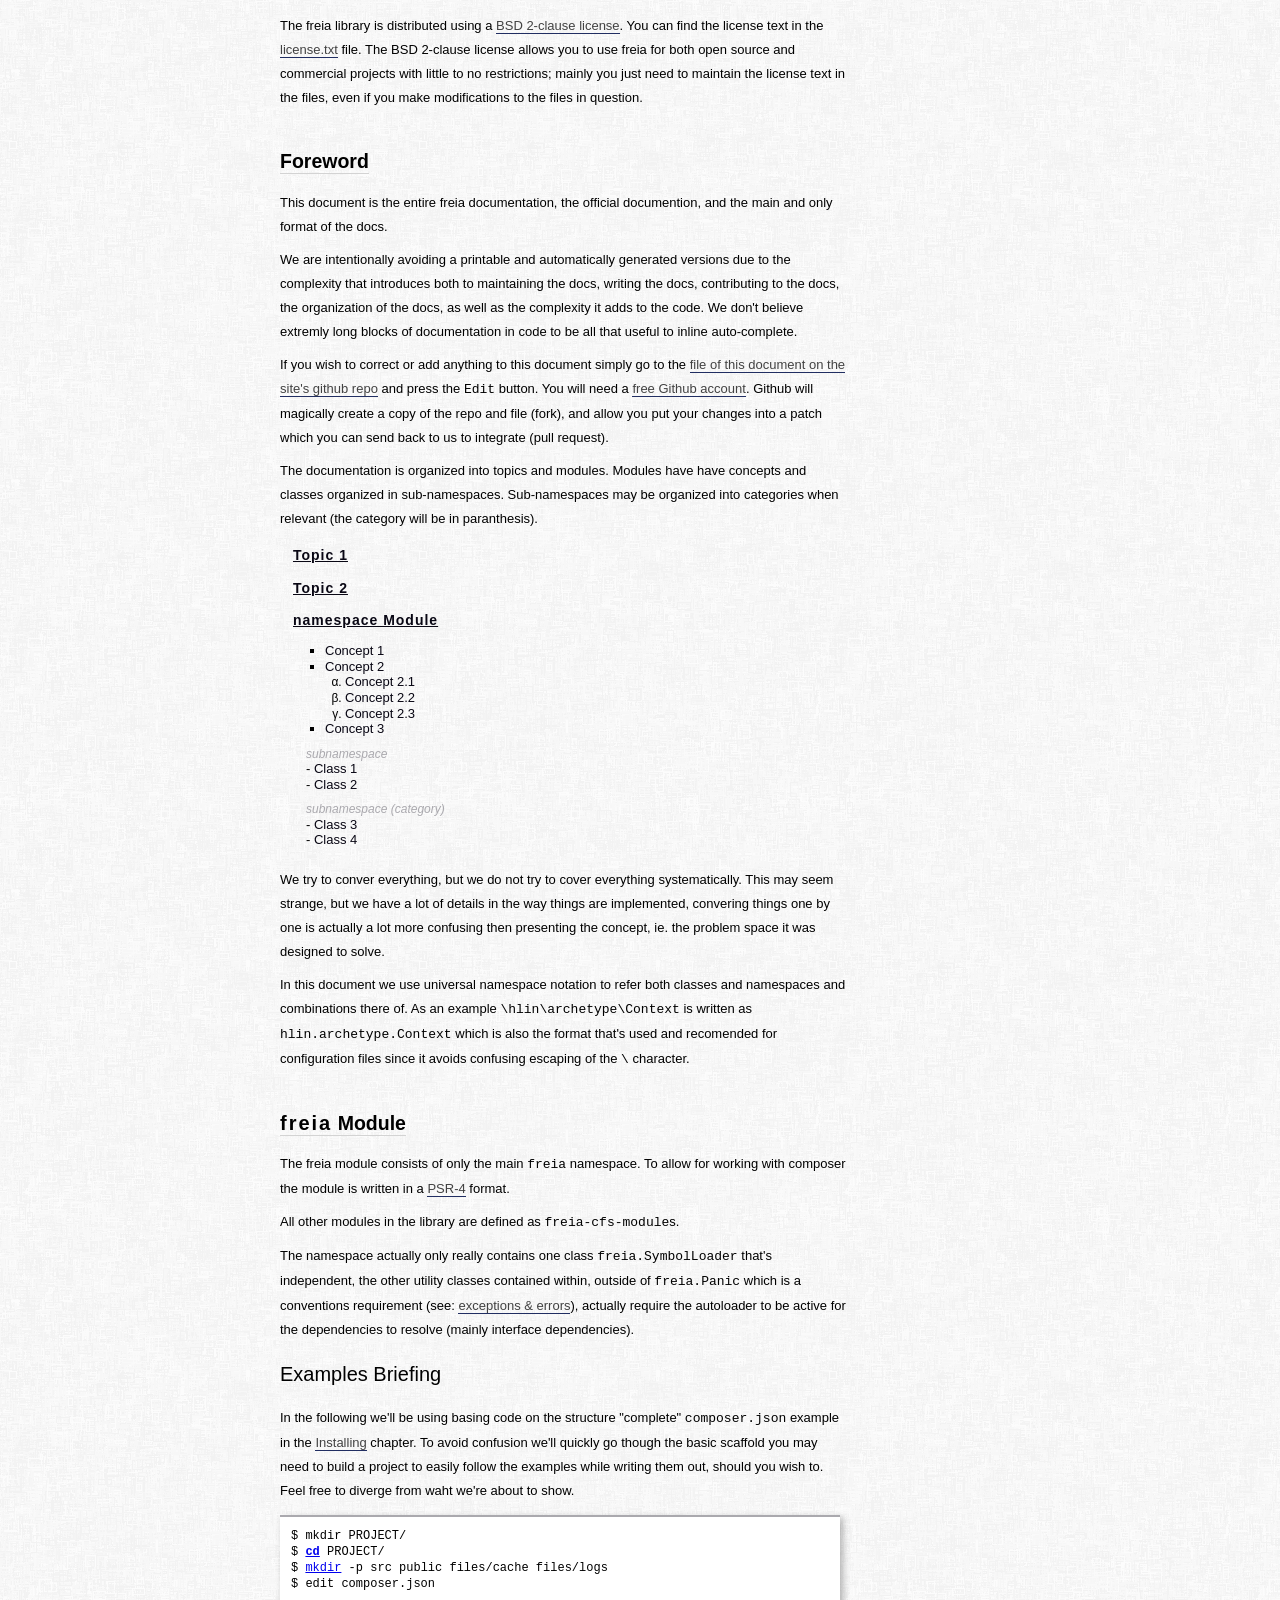
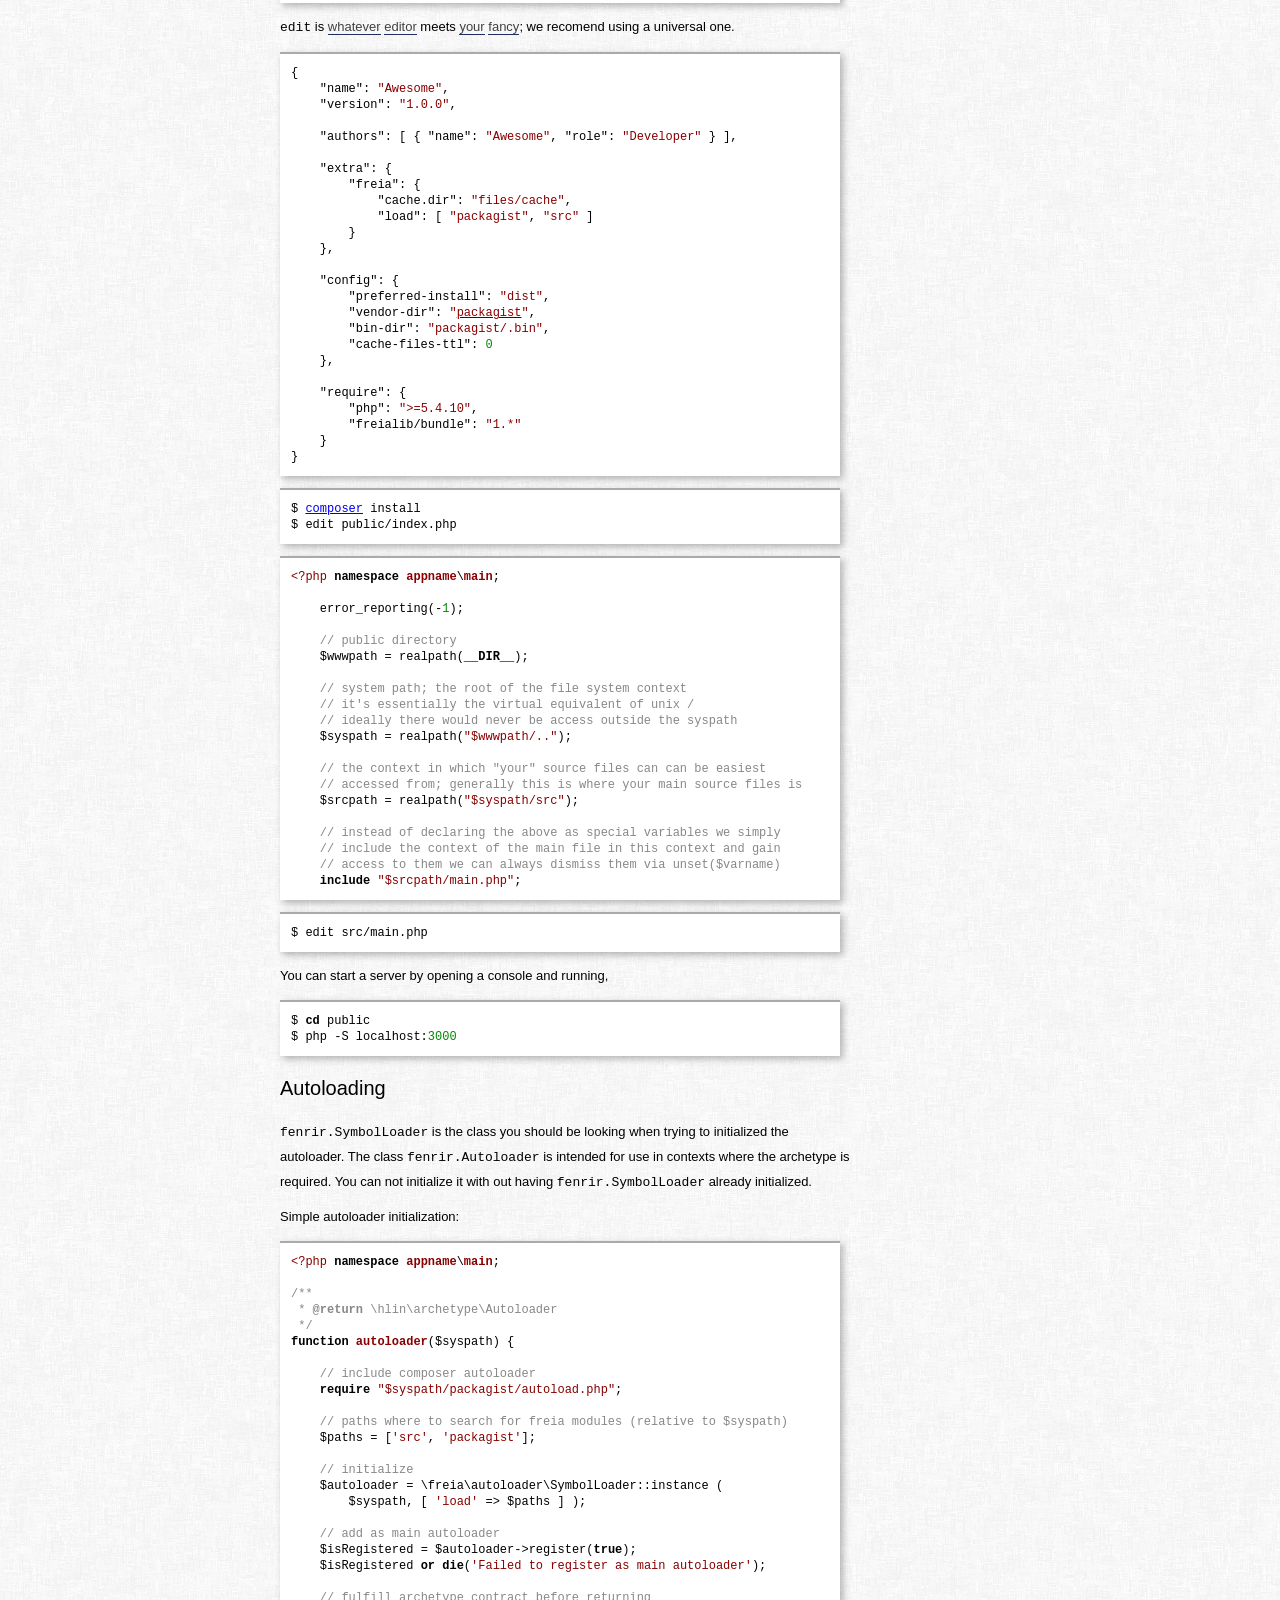
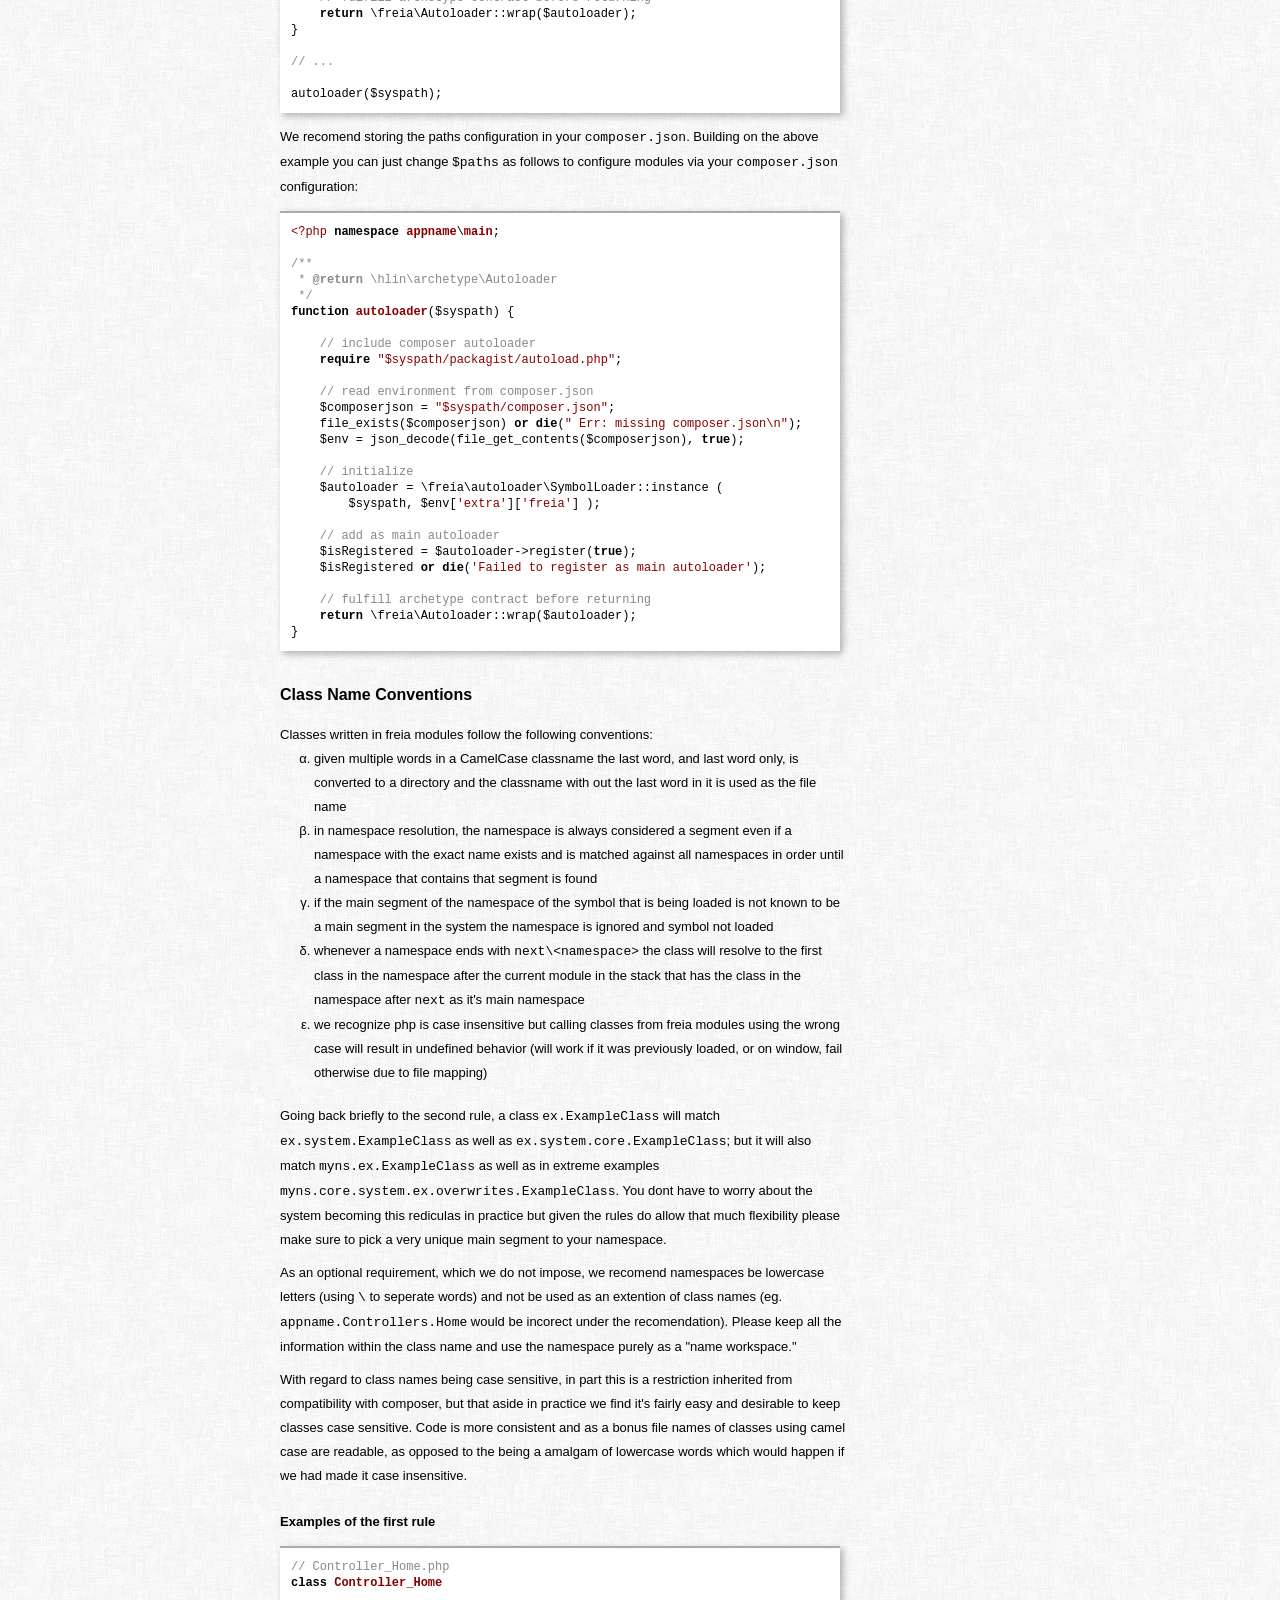
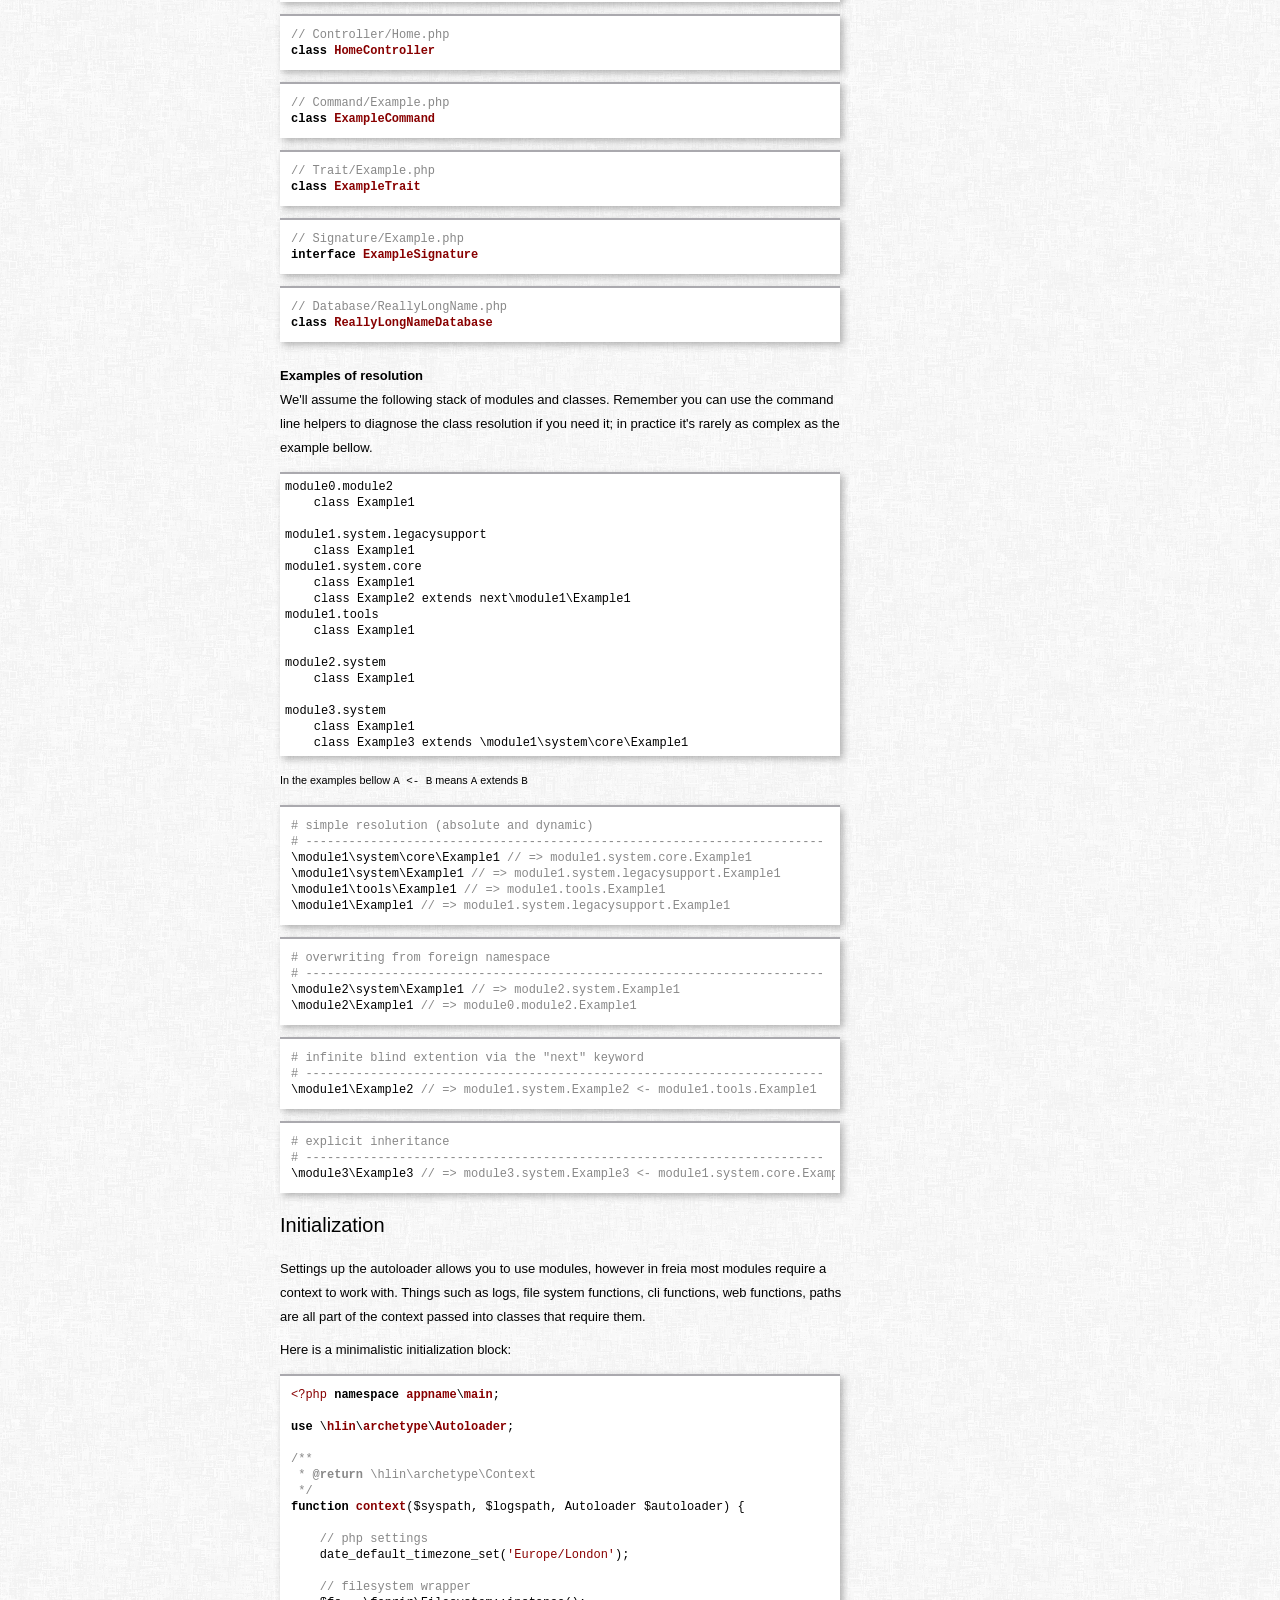
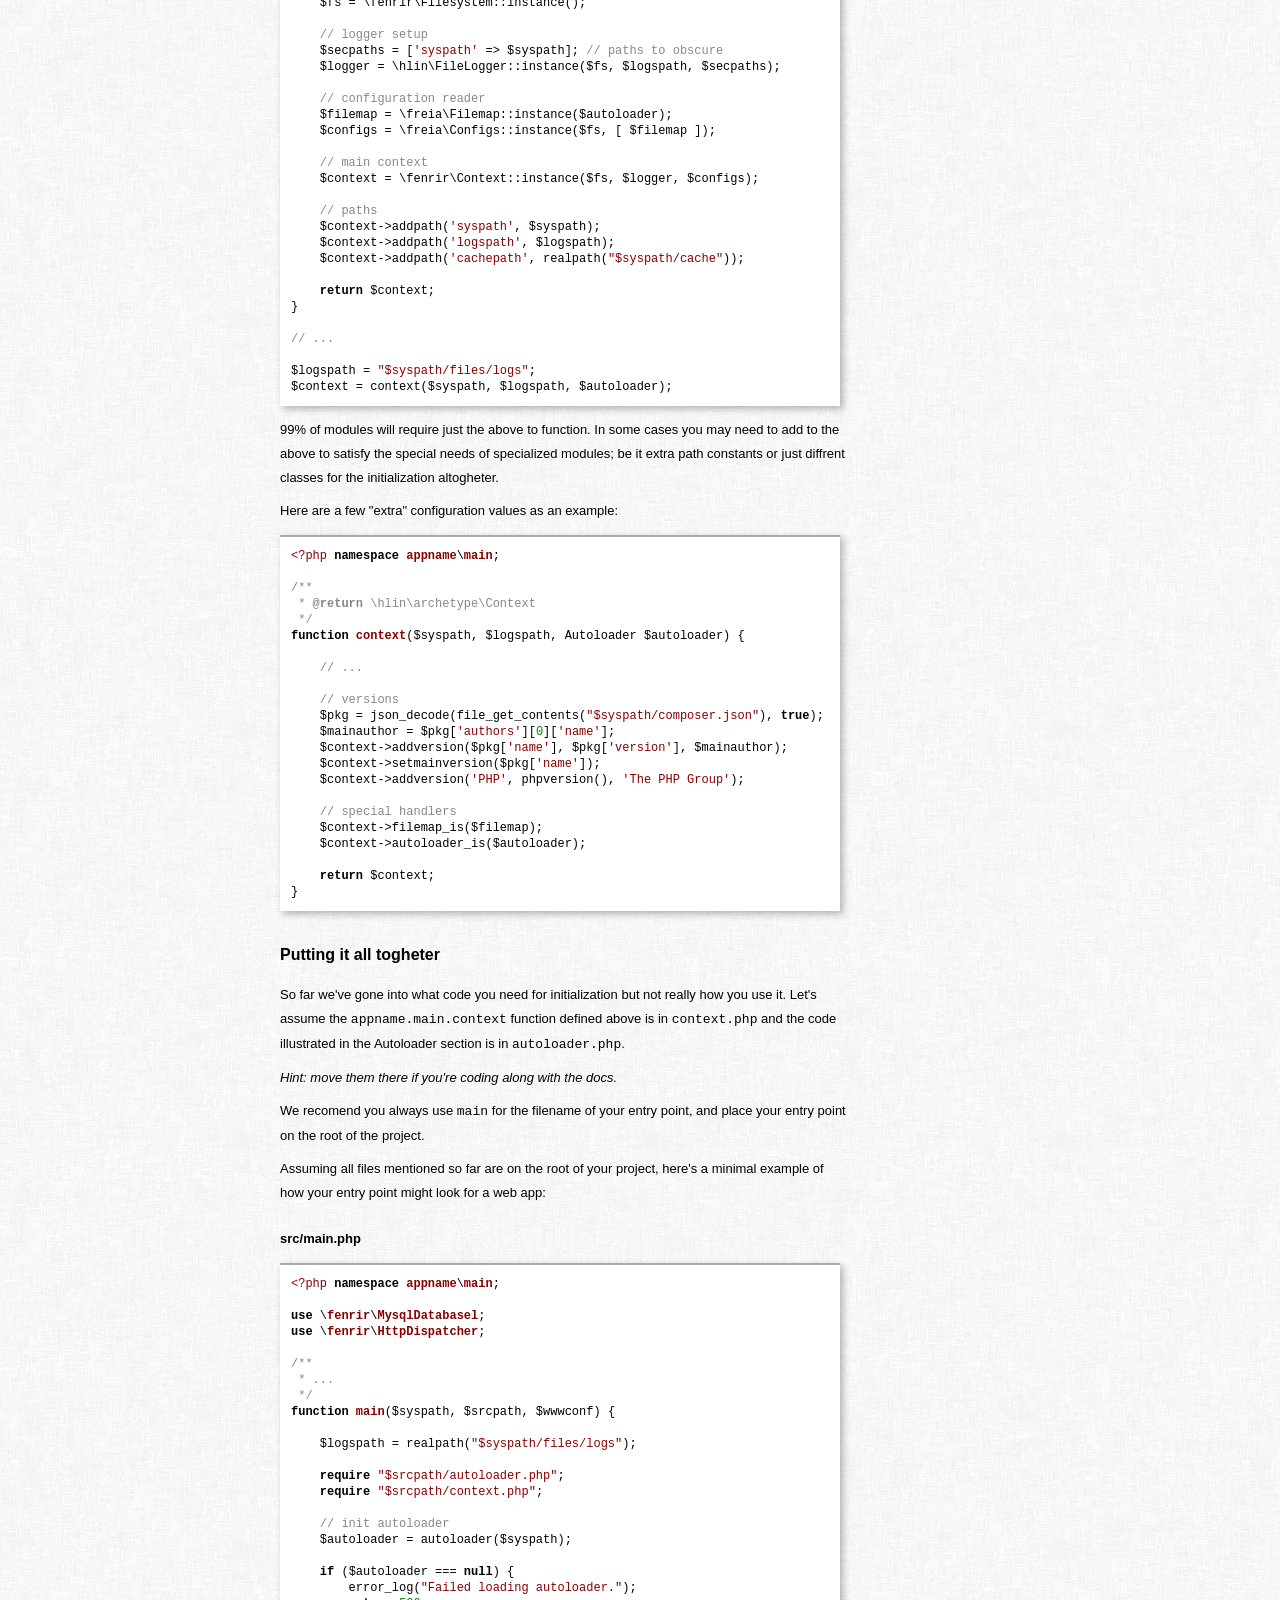
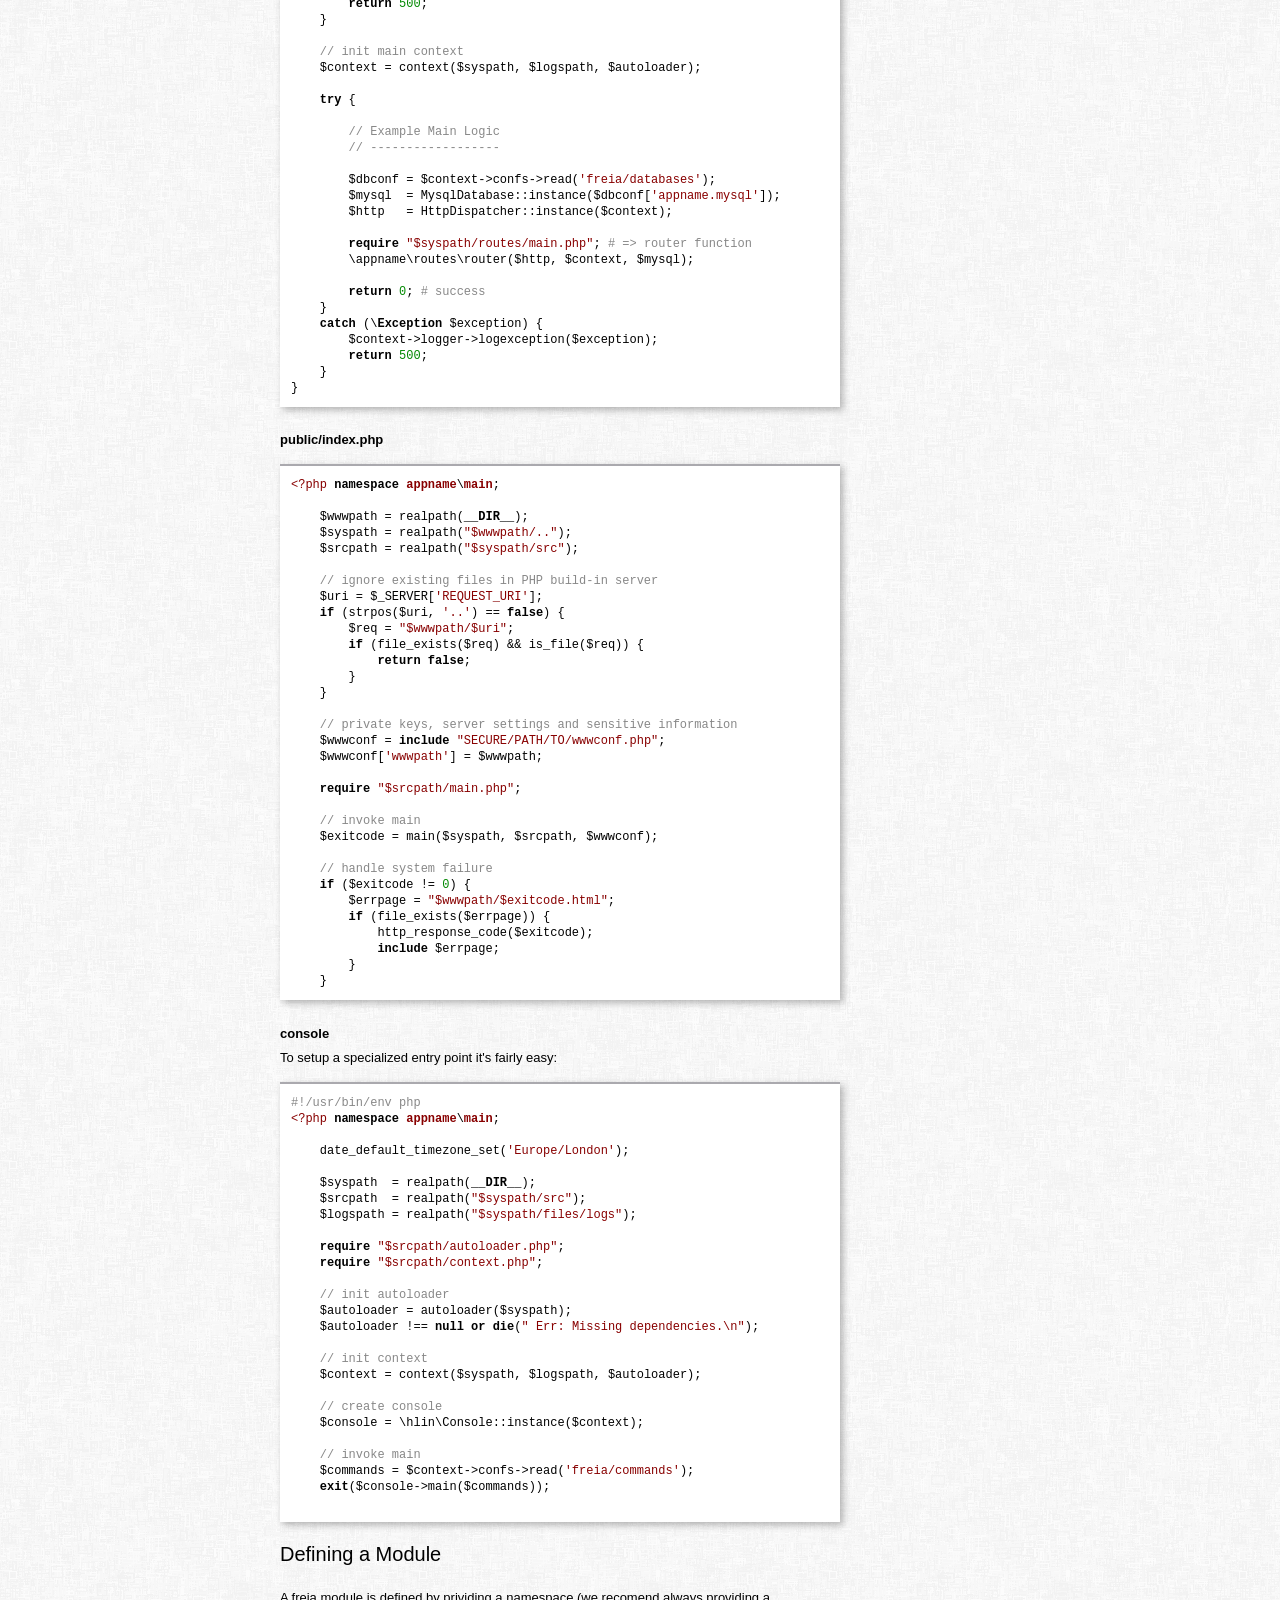
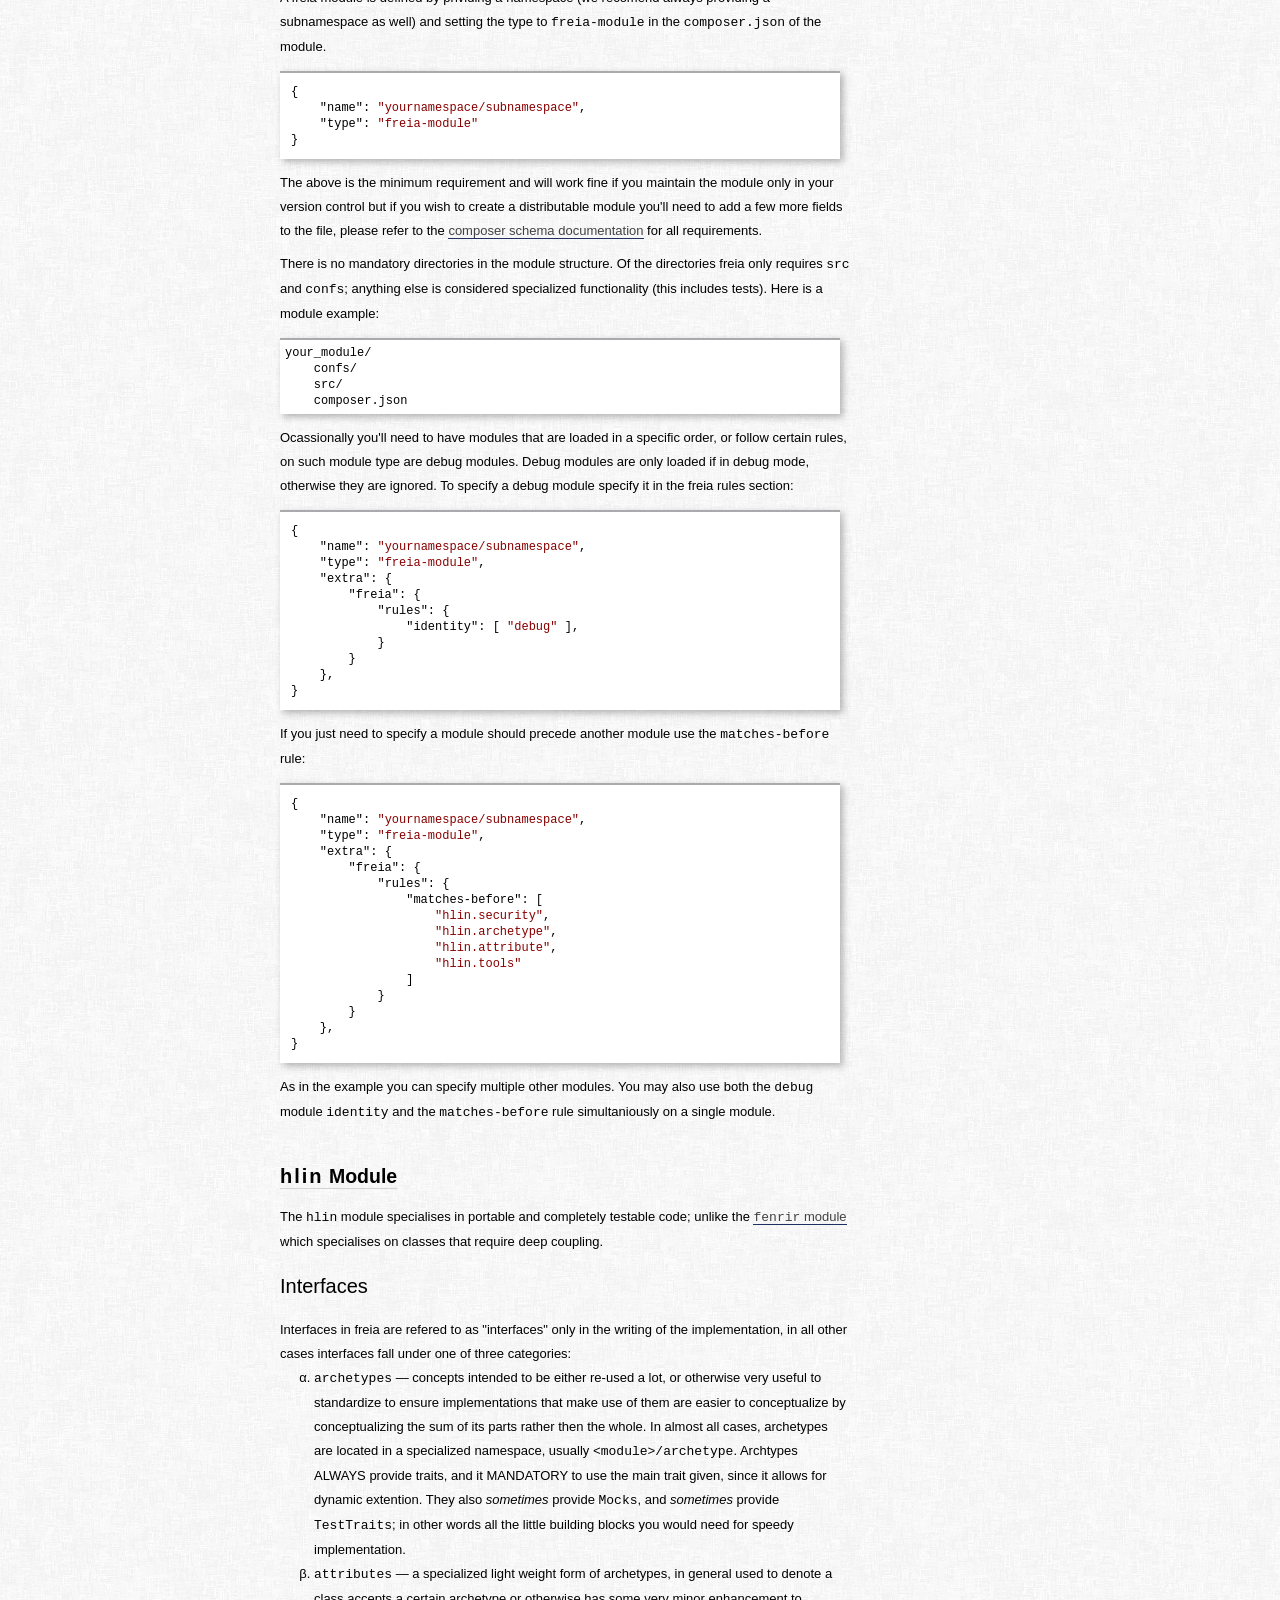
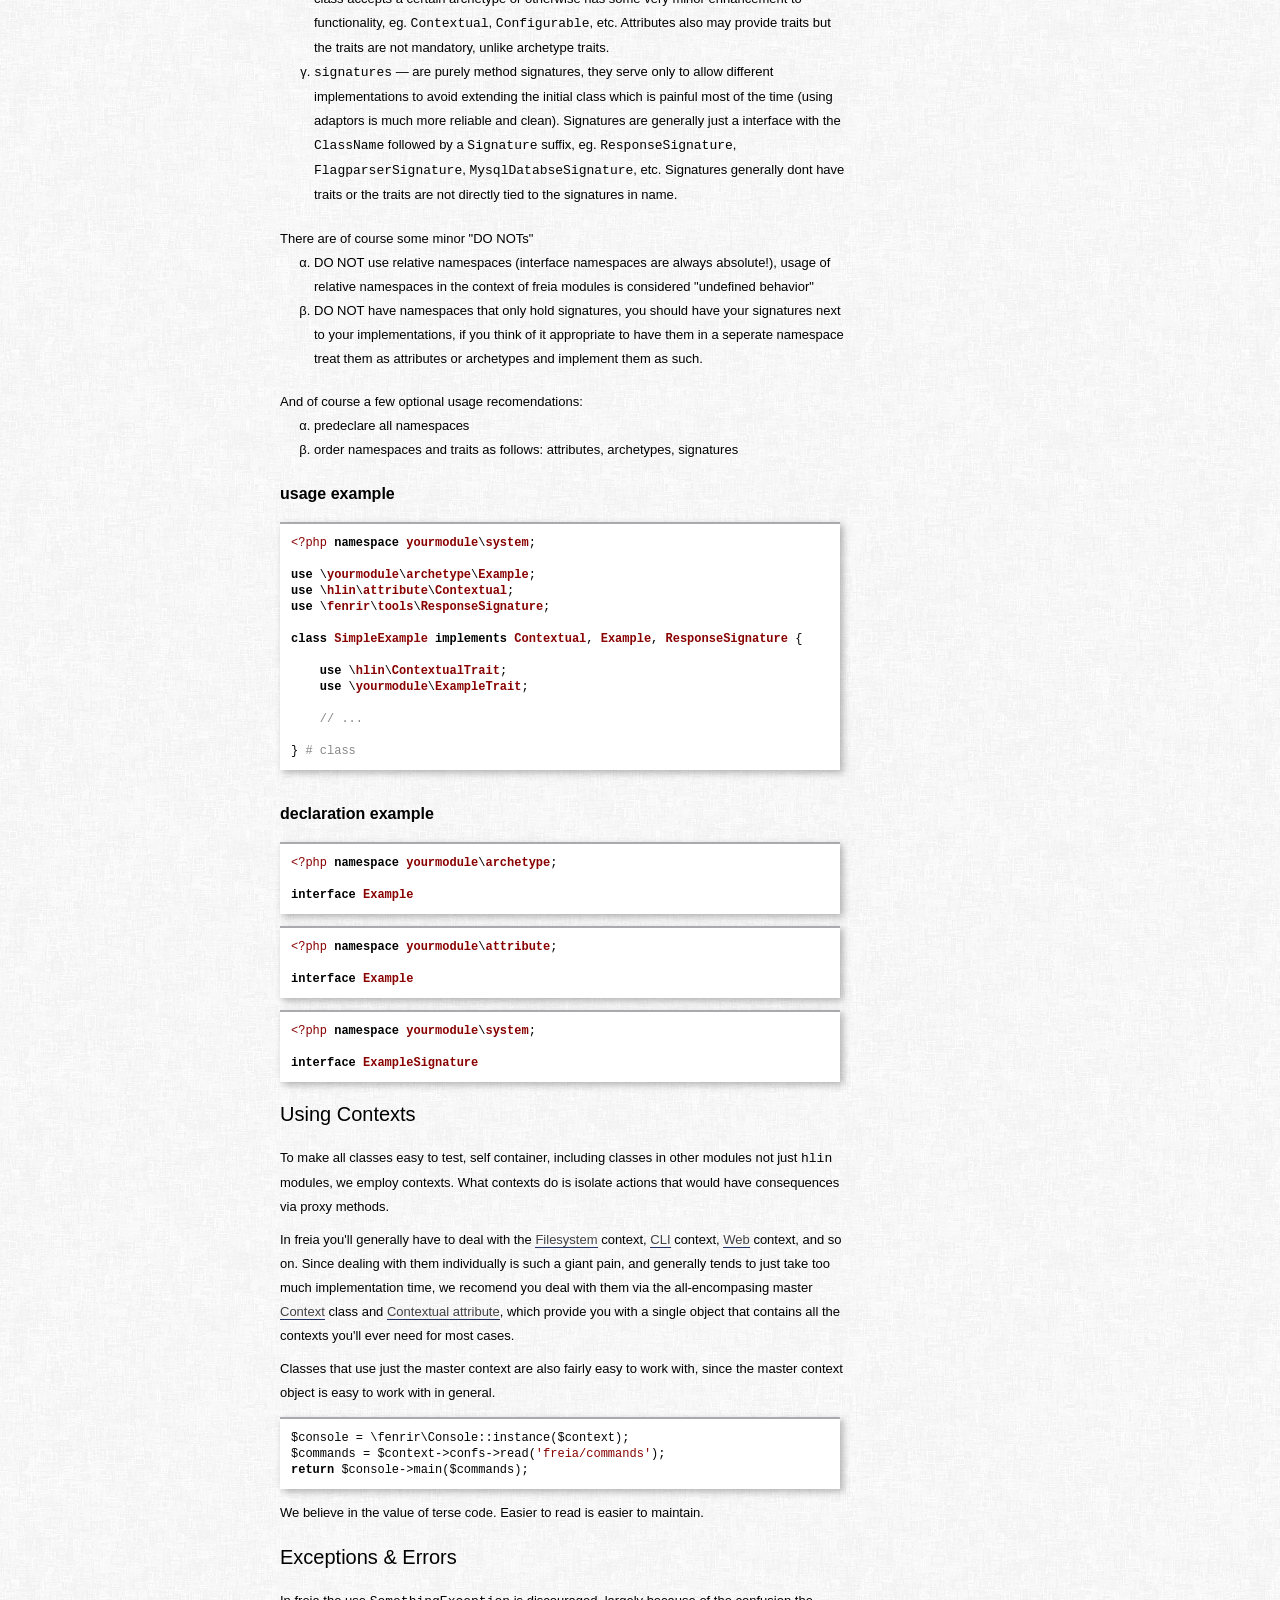
==== commit 2a300e5e: "update" ====
--- a/index.html
+++ b/index.html
@@ -82,6 +82,27 @@
 
 <h4>Minimal version</h4>
 
+<pre><code class="sh">$ mkdir PROJECT/
+$ cd PROJECT/
+$ edit composer.json
+</code></pre>
+<pre><code class="json">{
+	"require": {
+		"freia/autoloader": "1.*",
+		"hlin/archetype": "1.*",
+		"hlin/attribute": "1.*",
+		"hlin/tools": "1.*"
+	}
+}</code></pre>
+<pre><code class="sh">$ composer install</code></pre>
+
+<p>Add paths to <code>load</code> (ie. your own paths) to have them recognized
+by freia's autoloader.</p>
+
+<h4>Raw Autoloader</h4>
+
+<p>All out coding hermit mode,</p>
+
 <pre><code class="json">{
 	"extra": {
 		"freia": {
@@ -90,19 +111,18 @@
 	},
 
 	"require": {
-		"freia/autoloader": "~1.0.0",
-		"hlin/archetype": "~1.0.0",
-		"hlin/attribute": "~1.0.0",
-		"hlin/tools": "~1.0.0"
+		"freia/autoloader": "1.*"
 	}
 }</code></pre>
 
-<p>Add paths to <code>load</code> (ie. your own paths) to have them recognized
-by freia's autoloader.</p>
-
-<h4>Raw Autoloader</h4>
-
-<p>All out coding hermit mode,</p>
+<h4>Don't care for filtering though modules?</h4>
+
+<p>The bundle module is completely empty and won't get picked up by freia's
+autoloader, it just requires all the official modules in the freia library.</p>
+
+
+<p>For a list of bundled in modules please refer to the
+<a href="https://github.com/freialib/freialib-bundle/blob/master/composer.json">freialib-bundle/composer.json</a></p>
 
 <pre><code class="json">{
 	"extra": {
@@ -112,28 +132,7 @@
 	},
 
 	"require": {
-		"freia/autoloader": "~1.0.0"
-	}
-}</code></pre>
-
-<h4>Don't care for filtering though modules?</h4>
-
-<p>The bundle module is completely empty and won't get picked up by freia's
-autoloader, it just requires all the official modules in the freia library.</p>
-
-
-<p>For a list of bundled in modules please refer to the
-<a href="https://github.com/freialib/freialib-bundle/blob/master/composer.json">freialib-bundle/composer.json</a></p>
-
-<pre><code class="json">{
-	"extra": {
-		"freia": {
-			"load": [ "vendor" ]
-		}
-	},
-
-	"require": {
-		"freialib/bundle": "~1.0.0"
+		"freialib/bundle": "1.*"
 	}
 }</code></pre>
 
@@ -158,6 +157,7 @@
 
 	"extra": {
 		"freia": {
+			"cache.dir": "files/cache",
 			"load": [
 				"src/server/system",
 				"src/server/theme",
@@ -190,13 +190,13 @@
 clutter that a generic structure might impose, but if you're in a hurry or need
 a reference point here you go:</p>
 
-<pre><code class="vdr / no-highlight">git clone --depth=1 https://github.com/freialib/framework YOUR_PROJECT/
-cd YOUR_PROJECT/
-rm -rf .git
-cd 1.x/
-git init
-git add -A
-git commit -m "1.0"</code></pre>
+<pre><code class="vdr / no-highlight">$ git clone --depth=1 https://github.com/freialib/framework YOUR_PROJECT/
+$ cd YOUR_PROJECT/
+$ rm -rf .git
+$ cd 1.x/
+$ git init
+$ git add -A
+$ git commit -m "1.0"</code></pre>
 <p><small>Above <code>1.0</code> and <code>1.x</code> refer to your own project; not freia.</small></p>
 <p>If you don't have the <code>git</code> please go to
 <a href="http://git-scm.com/">http://git-scm.com/</a>, it's a great tool <i class="icon-emo-wink2"></i></p>
@@ -293,7 +293,75 @@
 actually require the autoloader to be active for the dependencies to resolve
 (mainly interface dependencies).</p>
 
-<h3 id="doc-freia-autoloading">Autoloading</h3>
+<h3 id="doc-freia-examples-briefing">Examples Briefing</h3>
+
+<p>In the following we'll be using basing code on the structure "complete"
+<code>composer.json</code> example in the <a href="#doc-using">Installing</a>
+chapter. To avoid confusion we'll quickly go though the basic scaffold you may
+need to build a project to easily follow the examples while writing them out,
+should you wish to. Feel free to diverge from waht we're about to show.</p>
+
+<pre><code class="sh">$ mkdir PROJECT/
+$ <a href="http://unixhelp.ed.ac.uk/CGI/man-cgi?cd">cd</a> PROJECT/
+$ <a href="http://unixhelp.ed.ac.uk/CGI/man-cgi?mkdir+1">mkdir</a> -p src public files/cache files/logs
+$ edit composer.json</code></pre>
+
+<p><code>edit</code> is <a href="https://atom.io/">whatever</a> <a href="http://www.sublimetext.com/">editor</a> meets <a href="http://www.gnu.org/software/emacs/">your</a> <a href="http://www.openvim.com/">fancy</a>; we recomend using a
+universal one.</p>
+
+<pre><code class="json">{
+    "name": "Awesome",
+    "version": "1.0.0",
+
+    "authors": [ { "name": "Awesome", "role": "Developer" } ],
+
+    "extra": {
+        "freia": {
+            "cache.dir": "files/cache",
+            "load": [ "packagist", "src" ]
+        }
+    },
+
+    "config": {
+        "preferred-install": "dist",
+        "vendor-dir": "<a href="https://packagist.org/">packagist</a>",
+        "bin-dir": "packagist/.bin",
+        "cache-files-ttl": 0
+    },
+
+    "require": {
+        "php": ">=5.4.10",
+        "freialib/bundle": "1.*"
+    }
+}</code></pre>
+<pre><code class="sh">$ <a href="https://getcomposer.org/">composer</a> install
+$ edit public/index.php</code></pre>
+<pre><code class="php">&lt;?php namespace appname\main;
+
+	error_reporting(-1);
+
+	// public directory
+	$wwwpath = realpath(__DIR__);
+
+	// system path; the root of the file system context
+	// it's essentially the virtual equivalent of unix /
+	// ideally there would never be access outside the syspath
+	$syspath = realpath("$wwwpath/..");
+
+	// the context in which "your" source files can can be easiest
+	// accessed from; generally this is where your main source files is
+	$srcpath = realpath("$syspath/src");
+
+	// instead of declaring the above as special variables we simply
+	// include the context of the main file in this context and gain
+	// access to them we can always dismiss them via unset($varname)
+	include "$srcpath/main.php";</code></pre>
+<pre><code class="sh">$ edit src/main.php</code></pre>
+
+<p>You can start a server by opening a console and running,</p>
+
+<pre><code class="sh">$ cd public
+$ php -S localhost:3000</code></pre><h3 id="doc-freia-autoloading">Autoloading</h3>
 
 <p><code>fenrir.SymbolLoader</code> is the class you should be looking when
 trying to initialized the autoloader. The class <code>fenrir.Autoloader</code>
@@ -310,21 +378,27 @@
  */
 function autoloader($syspath) {
 
+	// include composer autoloader
+	require "$syspath/packagist/autoload.php";
+
 	// paths where to search for freia modules (relative to $syspath)
-	$paths = ['system', 'vendor'];
-
-	// include composer autoloader
-	require "$syspath/vendor/autoload.php";
+	$paths = ['src', 'packagist'];
 
 	// initialize
-	$autoloader = \freia\SymbolLoader::instance($syspath, $paths);
+	$autoloader = \freia\autoloader\SymbolLoader::instance (
+		$syspath, [ 'load' => $paths ] );
 
 	// add as main autoloader
-	$is_registered = $autoloader->register(true);
+	$isRegistered = $autoloader->register(true);
+	$isRegistered or die('Failed to register as main autoloader');
 
 	// fulfill archetype contract before returning
 	return \freia\Autoloader::wrap($autoloader);
-}</code></pre>
+}
+
+// ...
+
+autoloader($syspath);</code></pre>
 
 <p>We recomend storing the paths configuration in your
 <code>composer.json</code>. Building on the above example you can just change
@@ -333,16 +407,30 @@
 
 <pre><code class="php">&lt;?php namespace appname\main;
 
-	// ...
-
+/**
+ * @return \hlin\archetype\Autoloader
+ */
+function autoloader($syspath) {
+
+	// include composer autoloader
+	require "$syspath/packagist/autoload.php";
+
+	// read environment from composer.json
 	$composerjson = "$syspath/composer.json";
 	file_exists($composerjson) or die(" Err: missing composer.json\n");
 	$env = json_decode(file_get_contents($composerjson), true);
-	$paths = $env['autoload']['freia'];
-
-	// ...
-
-</code></pre>
+
+	// initialize
+	$autoloader = \freia\autoloader\SymbolLoader::instance (
+	    $syspath, $env['extra']['freia'] );
+
+	// add as main autoloader
+	$isRegistered = $autoloader->register(true);
+	$isRegistered or die('Failed to register as main autoloader');
+
+	// fulfill archetype contract before returning
+	return \freia\Autoloader::wrap($autoloader);
+}</code></pre>
 
 <h4>Class Name Conventions</h4>
 
@@ -429,23 +517,23 @@
 <p><small>In the examples bellow <code>A &lt;- B</code> means <code>A</code>
 extends <code>B</code></small></p>
 <pre><code class="php"># simple resolution (absolute and dynamic)
-# --------------------------------------------------------------------------
+# ------------------------------------------------------------------------
 \module1\system\core\Example1 // => module1.system.core.Example1
 \module1\system\Example1 // => module1.system.legacysupport.Example1
 \module1\tools\Example1 // => module1.tools.Example1
 \module1\Example1 // => module1.system.legacysupport.Example1</code></pre>
 
 <pre><code class="php"># overwriting from foreign namespace
-# --------------------------------------------------------------------------
+# ------------------------------------------------------------------------
 \module2\system\Example1 // => module2.system.Example1
 \module2\Example1 // => module0.module2.Example1</code></pre>
 
 <pre><code class="php"># infinite blind extention via the "next" keyword
-# --------------------------------------------------------------------------
+# ------------------------------------------------------------------------
 \module1\Example2 // => module1.system.Example2 &lt;- module1.tools.Example1</code></pre>
 
 <pre><code class="php"># explicit inheritance
-# --------------------------------------------------------------------------
+# ------------------------------------------------------------------------
 \module3\Example3 // => module3.system.Example3 &lt;- module1.system.core.Example1</code></pre>
 <h3 id="doc-freia-init">Initialization</h3>
 
@@ -468,14 +556,11 @@
 	// php settings
 	date_default_timezone_set('Europe/London');
 
-	// paths
-	$cachepath = realpath("$syspath/cache");
-
-	// paths to obscure in logs
-	$secpaths = ['syspath' => $syspath];
+	// filesystem wrapper
+	$fs = \fenrir\Filesystem::instance();
 
 	// logger setup
-	$fs = \fenrir\Filesystem::instance();
+	$secpaths = ['syspath' => $syspath]; // paths to obscure
 	$logger = \hlin\FileLogger::instance($fs, $logspath, $secpaths);
 
 	// configuration reader
@@ -488,10 +573,15 @@
 	// paths
 	$context->addpath('syspath', $syspath);
 	$context->addpath('logspath', $logspath);
-	$context->addpath('cachepath', $cachepath);
+	$context->addpath('cachepath', realpath("$syspath/cache"));
 
 	return $context;
-}</code></pre>
+}
+
+// ...
+
+$logspath = "$syspath/files/logs";
+$context = context($syspath, $logspath, $autoloader);</code></pre>
 
 <p>99% of modules will require just the above to function. In some cases
 you may need to add to the above to satisfy the special needs of specialized
@@ -501,6 +591,11 @@
 <p>Here are a few "extra" configuration values as an example:</p>
 
 <pre><code class="php">&lt;?php namespace appname\main;
+
+/**
+ * @return \hlin\archetype\Context
+ */
+function context($syspath, $logspath, Autoloader $autoloader) {
 
 	// ...
 
@@ -515,35 +610,40 @@
 	$context->filemap_is($filemap);
 	$context->autoloader_is($autoloader);
 
-	// ...
-
+	return $context;
+}
 </code></pre>
 
 <h4>Putting it all togheter</h4>
 
 <p>So far we've gone into what code you need for initialization but not really
 how you use it. Let's assume the <code>appname.main.context</code> function
-defined above is in <code>main.context.php</code> and the code illustrated
-in the Autoloader section is in <code>main.autoloader.php</code>. We recomend
-you always use <code>main</code> for the filename of your entry point, and
-place your entry point on the root of the project.</p>
+defined above is in <code>context.php</code> and the code illustrated
+in the Autoloader section is in <code>autoloader.php</code>.</p>
+
+<p><i>Hint: move them there if you're coding along with the docs.</i></p>
+
+<p>We recomend you always use <code>main</code> for the filename of your entry
+point, and place your entry point on the root of the project.</p>
 
 <p>Assuming all files mentioned so far are on the root of your project, here's
 a minimal example of how your entry point might look for a web app:</p>
 
-<h5>main.php</h5>
+<h5>src/main.php</h5>
 <pre><code class="php">&lt;?php namespace appname\main;
+
+use \fenrir\MysqlDatabasel;
+use \fenrir\HttpDispatcher;
 
 /**
  * ...
  */
-function main($localconf) {
-
-	$syspath = realpath(__DIR__);
-	$logspath = realpath("$syspath/logs");
-
-	require "$syspath/main.autoloader.php";
-	require "$syspath/main.context.php";
+function main($syspath, $srcpath, $wwwconf) {
+
+	$logspath = realpath("$syspath/files/logs");
+
+	require "$srcpath/autoloader.php";
+	require "$srcpath/context.php";
 
 	// init autoloader
 	$autoloader = autoloader($syspath);
@@ -556,11 +656,14 @@
 	// init main context
 	$context = context($syspath, $logspath, $autoloader);
 
-	// example logic
 	try {
+
+		// Example Main Logic
+		// ------------------
+
 		$dbconf = $context->confs->read('freia/databases');
-		$mysql = \fenrir\MysqlDatabase::instance($dbconf['appname.mysql']);
-		$http = \fenrir\HttpDispatcher::instance($context);
+		$mysql  = MysqlDatabase::instance($dbconf['appname.mysql']);
+		$http   = HttpDispatcher::instance($context);
 
 		require "$syspath/routes/main.php"; # => router function
 		\appname\routes\router($http, $context, $mysql);
@@ -573,11 +676,12 @@
 	}
 }
 </code></pre>
-<h5>index.php</h5>
+<h5>public/index.php</h5>
 <pre><code class="php">&lt;?php namespace appname\main;
 
 	$wwwpath = realpath(__DIR__);
-	$siteroot = realpath("$wwwpath/..");
+	$syspath = realpath("$wwwpath/..");
+	$srcpath = realpath("$syspath/src");
 
 	// ignore existing files in PHP build-in server
 	$uri = $_SERVER['REQUEST_URI'];
@@ -589,17 +693,17 @@
 	}
 
 	// private keys, server settings and sensitive information
-	$wwwconf = include "$siteroot/conf.php";
+	$wwwconf = include "SECURE/PATH/TO/wwwconf.php";
 	$wwwconf['wwwpath'] = $wwwpath;
 
-	require "{$wwwconf['syspath']}/main.php";
+	require "$srcpath/main.php";
 
 	// invoke main
-	$exitcode = main($wwwconf);
+	$exitcode = main($syspath, $srcpath, $wwwconf);
 
 	// handle system failure
 	if ($exitcode != 0) {
-		$errpage = "$wwwpath/err/$exitcode.html";
+		$errpage = "$wwwpath/$exitcode.html";
 		if (file_exists($errpage)) {
 			http_response_code($exitcode);
 			include $errpage;
@@ -609,36 +713,35 @@
 
 <h5>console</h5>
 
-<p>It's fairly simply to setup other specialized entry points:</p>
+<p>To setup a specialized entry point it's fairly easy:</p>
 
 <pre><code class="php">#!/usr/bin/env php
-&lt;?php
-
-	$syspath = realpath(__DIR__);
-	$logspath = realpath("$syspath/logs");
-
-	require "$syspath/main.autoloader.php";
-	require "$syspath/main.context.php";
+&lt;?php namespace appname\main;
+
+	date_default_timezone_set('Europe/London');
+
+	$syspath  = realpath(__DIR__);
+	$srcpath  = realpath("$syspath/src");
+	$logspath = realpath("$syspath/files/logs");
+
+	require "$srcpath/autoloader.php";
+	require "$srcpath/context.php";
 
 	// init autoloader
-	$autoloader = \appname\main\autoloader($syspath);
-
-	if ($autoloader === null) {
-		die(" Err: Missing dependencies.\n");
-	}
-
-	// init main context
-	$context = \appname\main\context($syspath, $logspath, $autoloader);
-
-	// create console handler
-	$console = \fenrir\Console::instance($context);
+	$autoloader = autoloader($syspath);
+	$autoloader !== null or die(" Err: Missing dependencies.\n");
+
+	// init context
+	$context = context($syspath, $logspath, $autoloader);
+
+	// create console
+	$console = \hlin\Console::instance($context);
 
 	// invoke main
 	$commands = $context->confs->read('freia/commands');
-	return $console->main($commands);
-
-</code></pre>
-<h3 id="doc-freia-defining-a-module">Defining a Module</h3>
+	exit($console->main($commands));
+
+</code></pre><h3 id="doc-freia-defining-a-module">Defining a Module</h3>
 
 <p>A freia module is defined by prividing a namespace (we recomend always
 providing a subnamespace as well) and setting the type to
@@ -1032,36 +1135,37 @@
 minimal example:</p>
 
 <pre><code class="php">#!/usr/bin/env php
-&lt;?php namespace your_namespace\main;
-
-	// php settings
+&lt;?php namespace appname\main;
+
 	date_default_timezone_set('Europe/London');
 
-	$syspath = realpath(__DIR__);
-	$logspath = realpath("$syspath/logs");
-
-	require "$syspath/autoloader.php";
-	$autoloader = autoloader($syspath);
-
-	if ($autoloader === null) {
-		die('Err: failed to initialize autoloader');
-	}
-
-	require "$syspath/context.php";
-	$context = context($syspath, $logspath, $autoloader);
-
-	$console = \hlin\Console::instance($context);
-	$commands = $context->confs->read('freia/commands');
-	exit($console->main($commands));</code></pre>
+    $syspath  = realpath(__DIR__);
+    $srcpath  = realpath("$syspath/src");
+    $logspath = realpath("$syspath/files/logs");
+
+    require "$srcpath/autoloader.php";
+    require "$srcpath/context.php";
+
+    // init autoloader
+    $autoloader = autoloader($syspath);
+    $autoloader !== null or die(" Err: Missing dependencies.\n");
+
+    // init context
+    $context = context($syspath, $logspath, $autoloader);
+
+    // create console
+    $console = \hlin\Console::instance($context);
+
+    // invoke main
+    $commands = $context->confs->read('freia/commands');
+    exit($console->main($commands));
+
+</code></pre>
+<pre><code class="sh">$ chmod +x console</code></pre>
 
 <p>Invoking from the command line is fairly simple.</p>
 
-<pre><code class="bash">$ cd path/to/console
-# simple invokation
-$ ./console
-# you can also just invoke from outside (we'll assume parent is server/)
-$ cd ..
-$ server/console</code></pre>
+<pre><code class="bash">$ ./console</code></pre>
 
 <p>It's important to note that by default the library does not provide any
 sophisticated flag parsing; it's a lot more flexible that way and command
@@ -1405,7 +1509,8 @@
 be replaced inside the logs both for bravety and clarity, as well as
 security concerns. In general the strings are merely frequently used paths.</p>
 
-<pre><code class="php">$logger = \hlin\FileLogger::instance($fs, $logspath, ['syspath' => ]);</code></pre>
+<pre><code class="php">$logger = \hlin\FileLogger::instance (
+	$fs, $logspath, ['syspath' => $syspath] );</code></pre>
 
 
 	<h3 id="hlin-tools-NoopLogger">
@@ -1942,23 +2047,23 @@
 	</h3>
 	<p>Make command helps in creating classes. The command will try to figure out
 what you want to make and fill in the gaps, so you dont have to. You can
-explicitly teach it patterns though the <code>freia/make/class-patterns</code>
+explicitly teach it patterns though the <code>freia/make/patterns</code>
 configuration.</p>
 
 <pre><code class="bash"># Get available domains
-server/console make ?</code></pre>
+$ ./console make ?</code></pre>
 
 <pre><code class="bash"># Create class FooCommand (that implements \hlin\archetype\Command) with
 # namespace example; place it in the file /Command/Foo.php located in the
 # class path for the module specific to namespace example
-server/console make example.FooCommand</code></pre>
+$ ./console make example.FooCommand</code></pre>
 
 <pre><code class="bash"># Same as above only we ensure that the problem example.FooCommand is
 # interpreted as a class
-server/console make class:example.FooCommand</code></pre>
+$ ./console make class:example.FooCommand</code></pre>
 
 <p>To create a new pattern add the following to a
-<code>freia/make/class-patterns</code> configuration file:</p>
+<code>freia/make/patterns</code> configuration file:</p>
 
 <pre><code class="php">&lt;?php return [
 
@@ -2146,8 +2251,6 @@
 				<ul>
 					<li><i class="icon-hammer"></i> <a href="/license.txt">BSD 2-clause License</a></li>
 					<li><i class="icon-github"></i> <a href="https://github.com/freialib">Github Repository</a></li>
-					<li><i class="icon-twitter"></i> <a href="https://twitter.com/search?f=realtime&amp;q=%23freialib">Twitter <code>#freialib</code></a></li>
-					<li><i class="icon-stackexchange"></i> <a href="http://stackoverflow.com/search?q=%23freialib">Ask the community</a></li>
 				</ul>
 			</div>
 			<div class="toc">
@@ -2158,6 +2261,7 @@
 
 	<div class="toc-Title"><a href="#freia">freia Module</a></div>
 	<ol>
+		<li><a class="toc-Entry" href="#doc-freia-examples-briefing">Examples Briefing</a></li>
 		<li><a class="toc-Entry" href="#doc-freia-autoloading">Autoloading</a></li>
 		<li><a class="toc-Entry" href="#doc-freia-init">Initialization</a></li>
 		<li><a class="toc-Entry" href="#doc-freia-defining-a-module">Defining a Module</a></li>
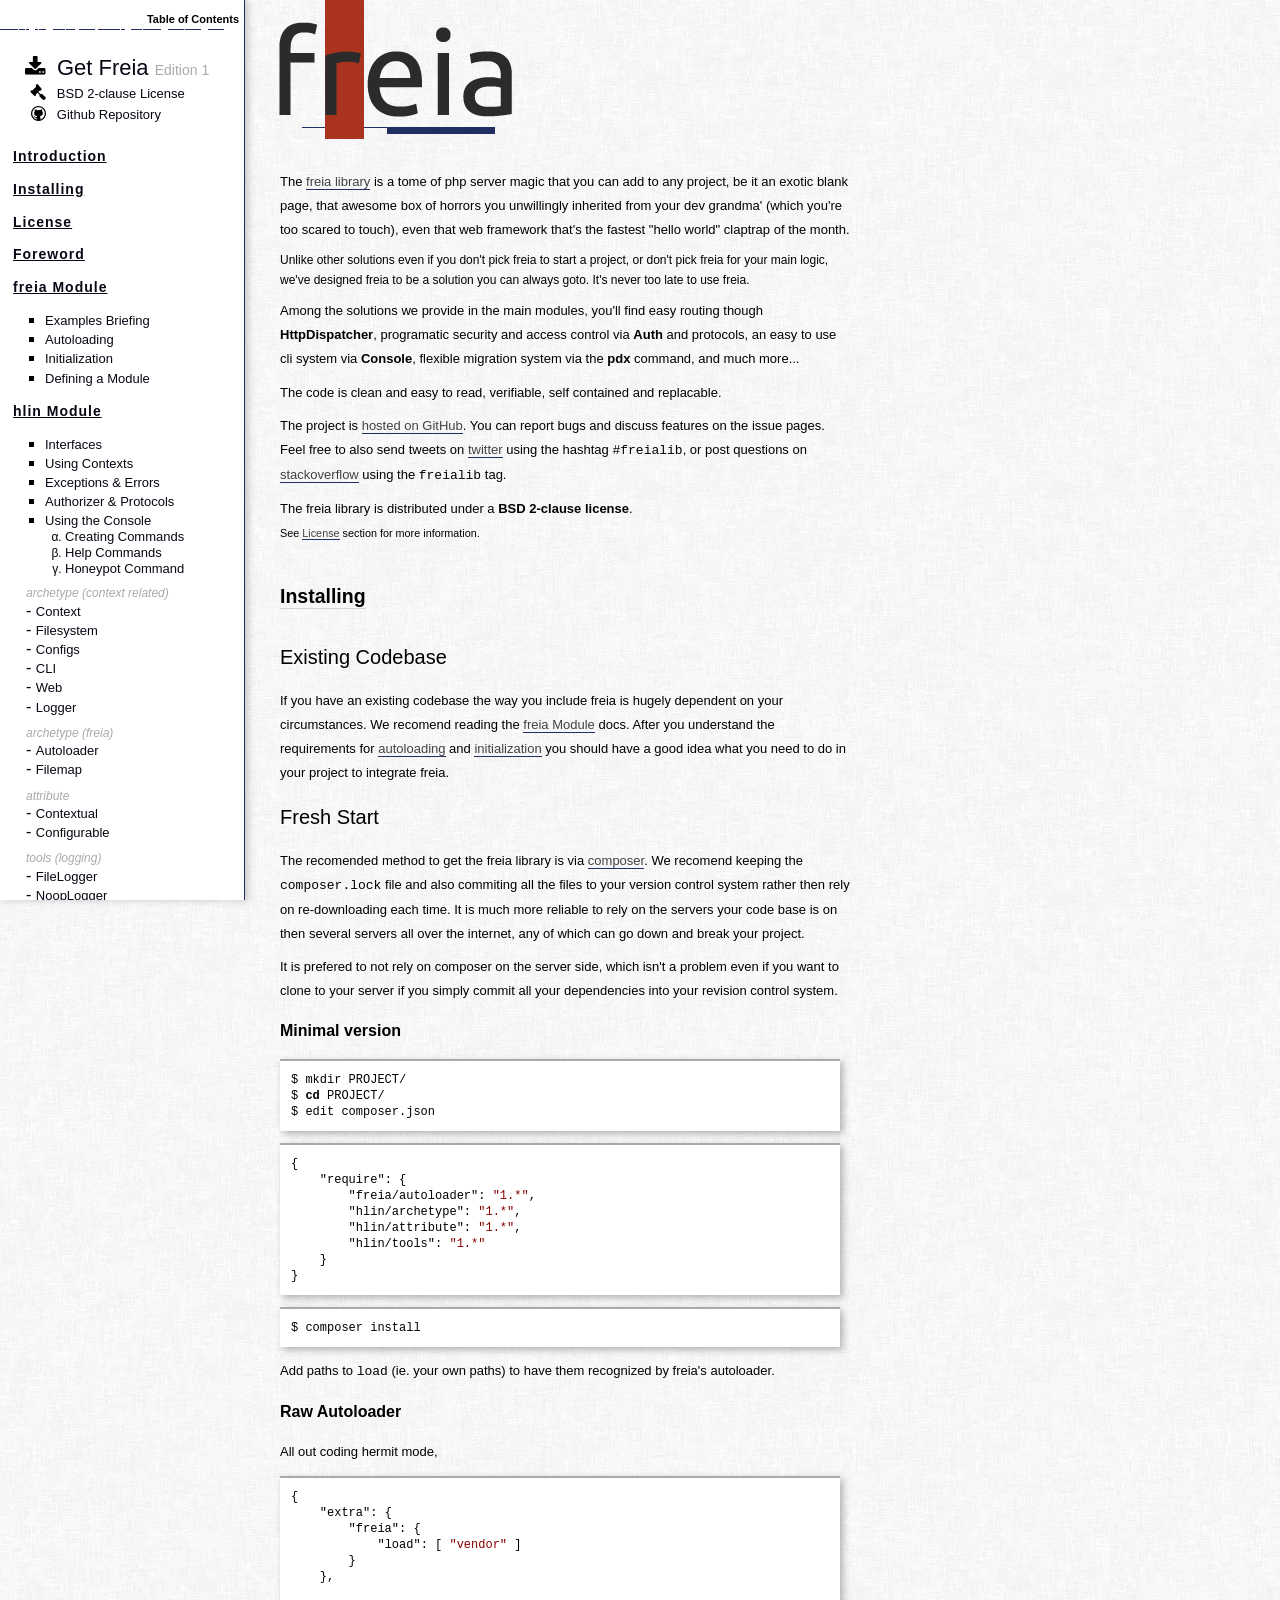
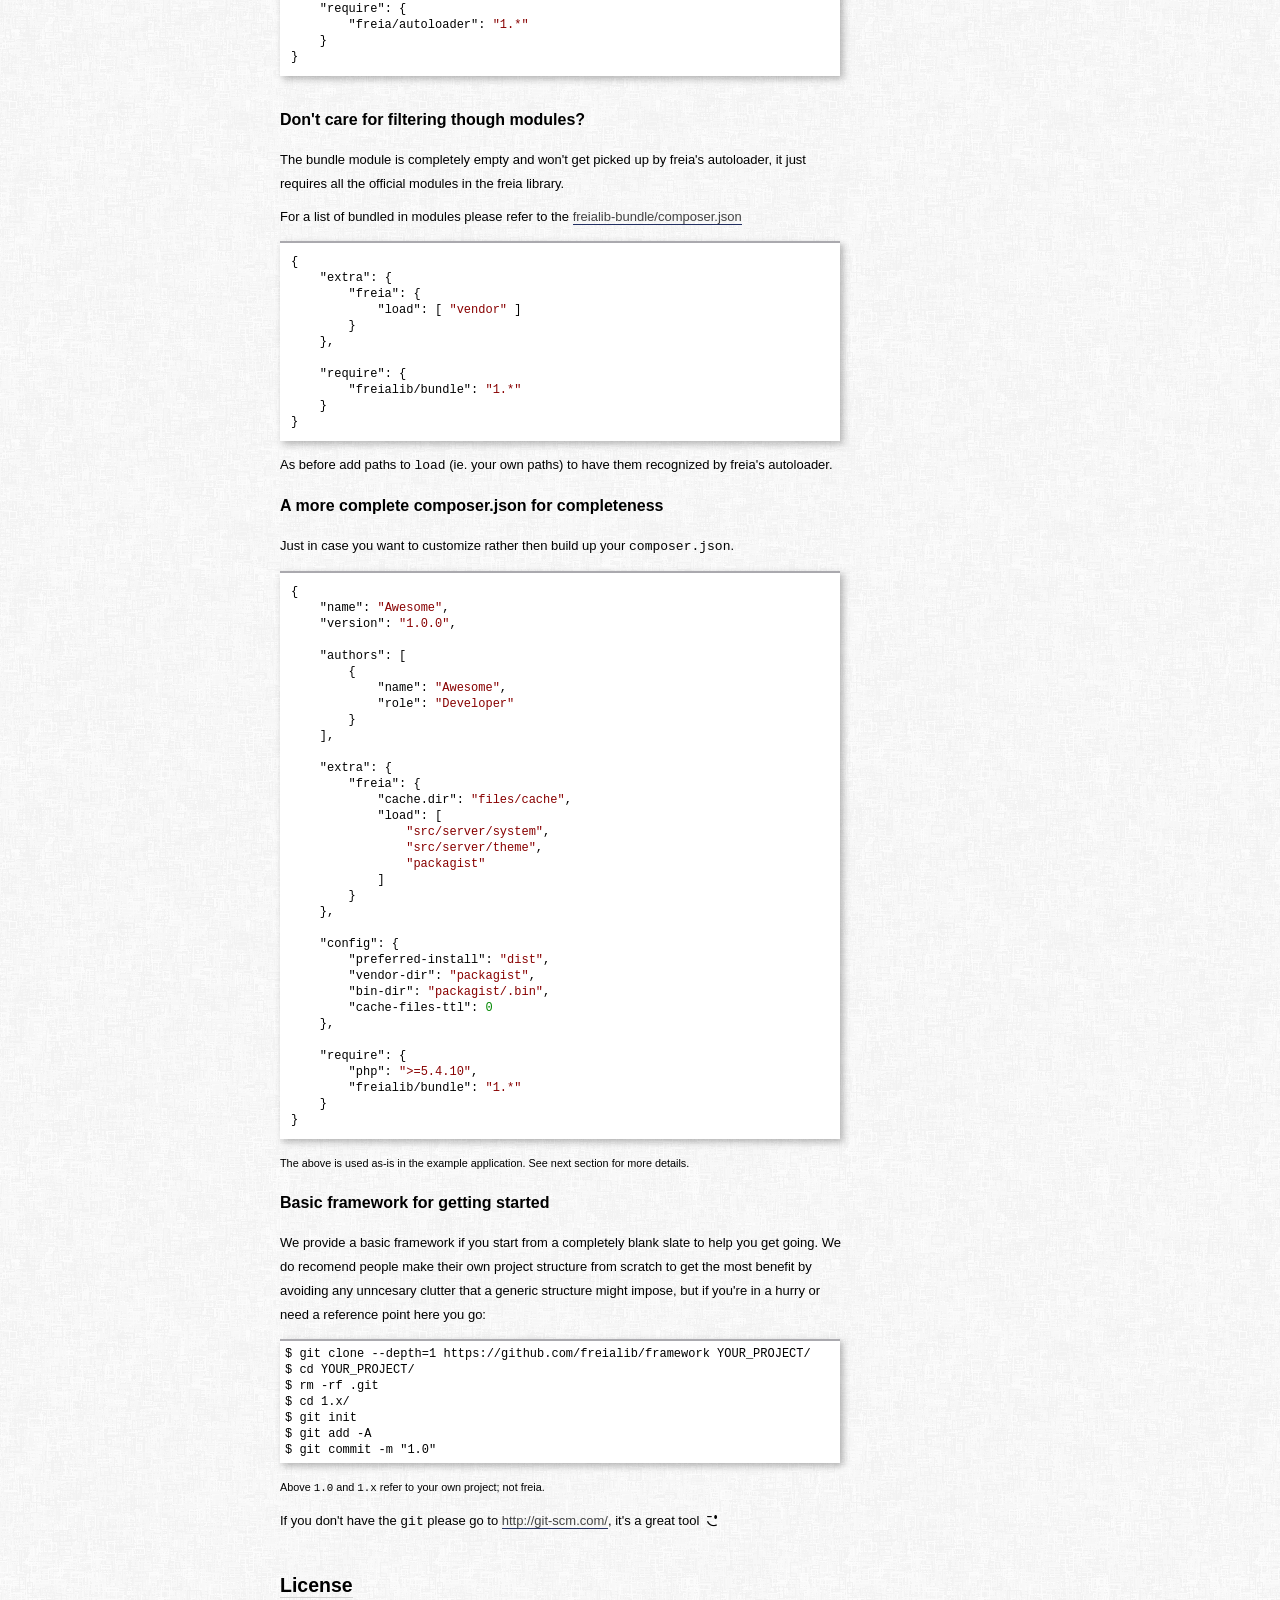
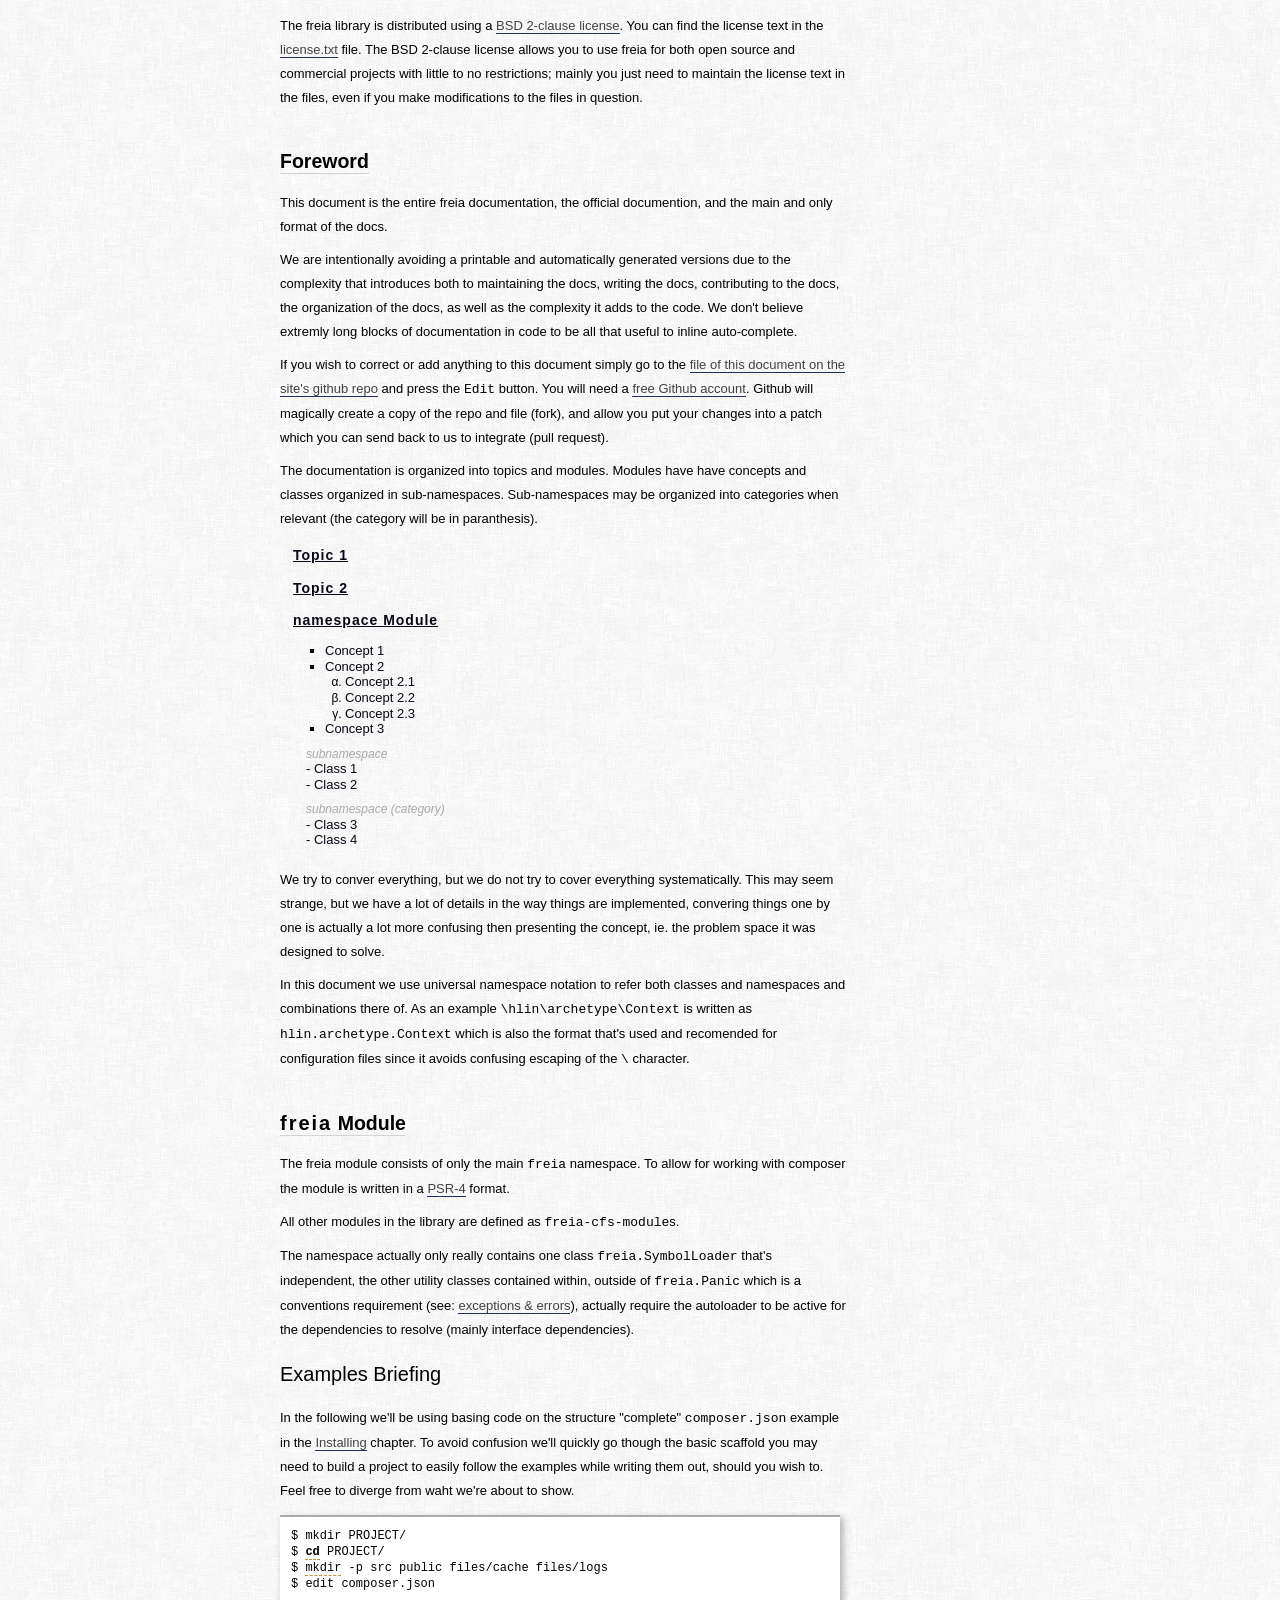
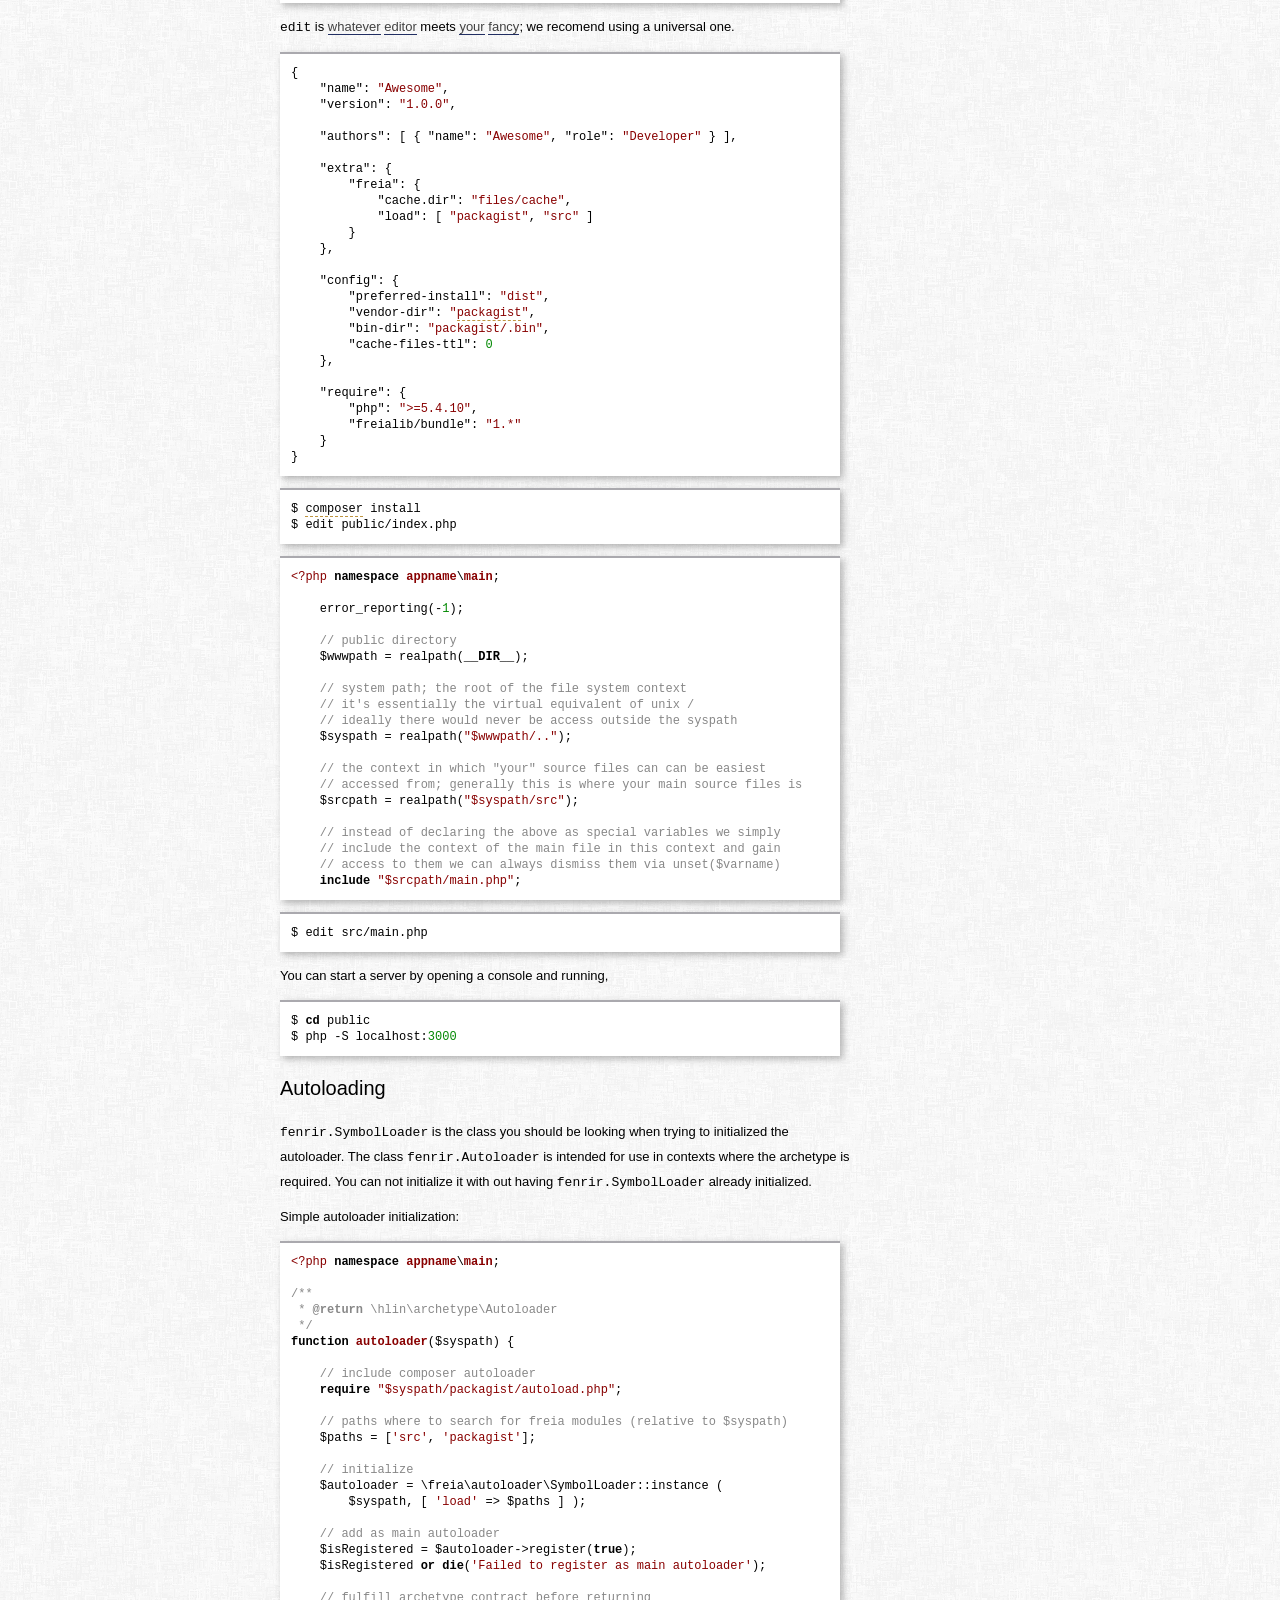
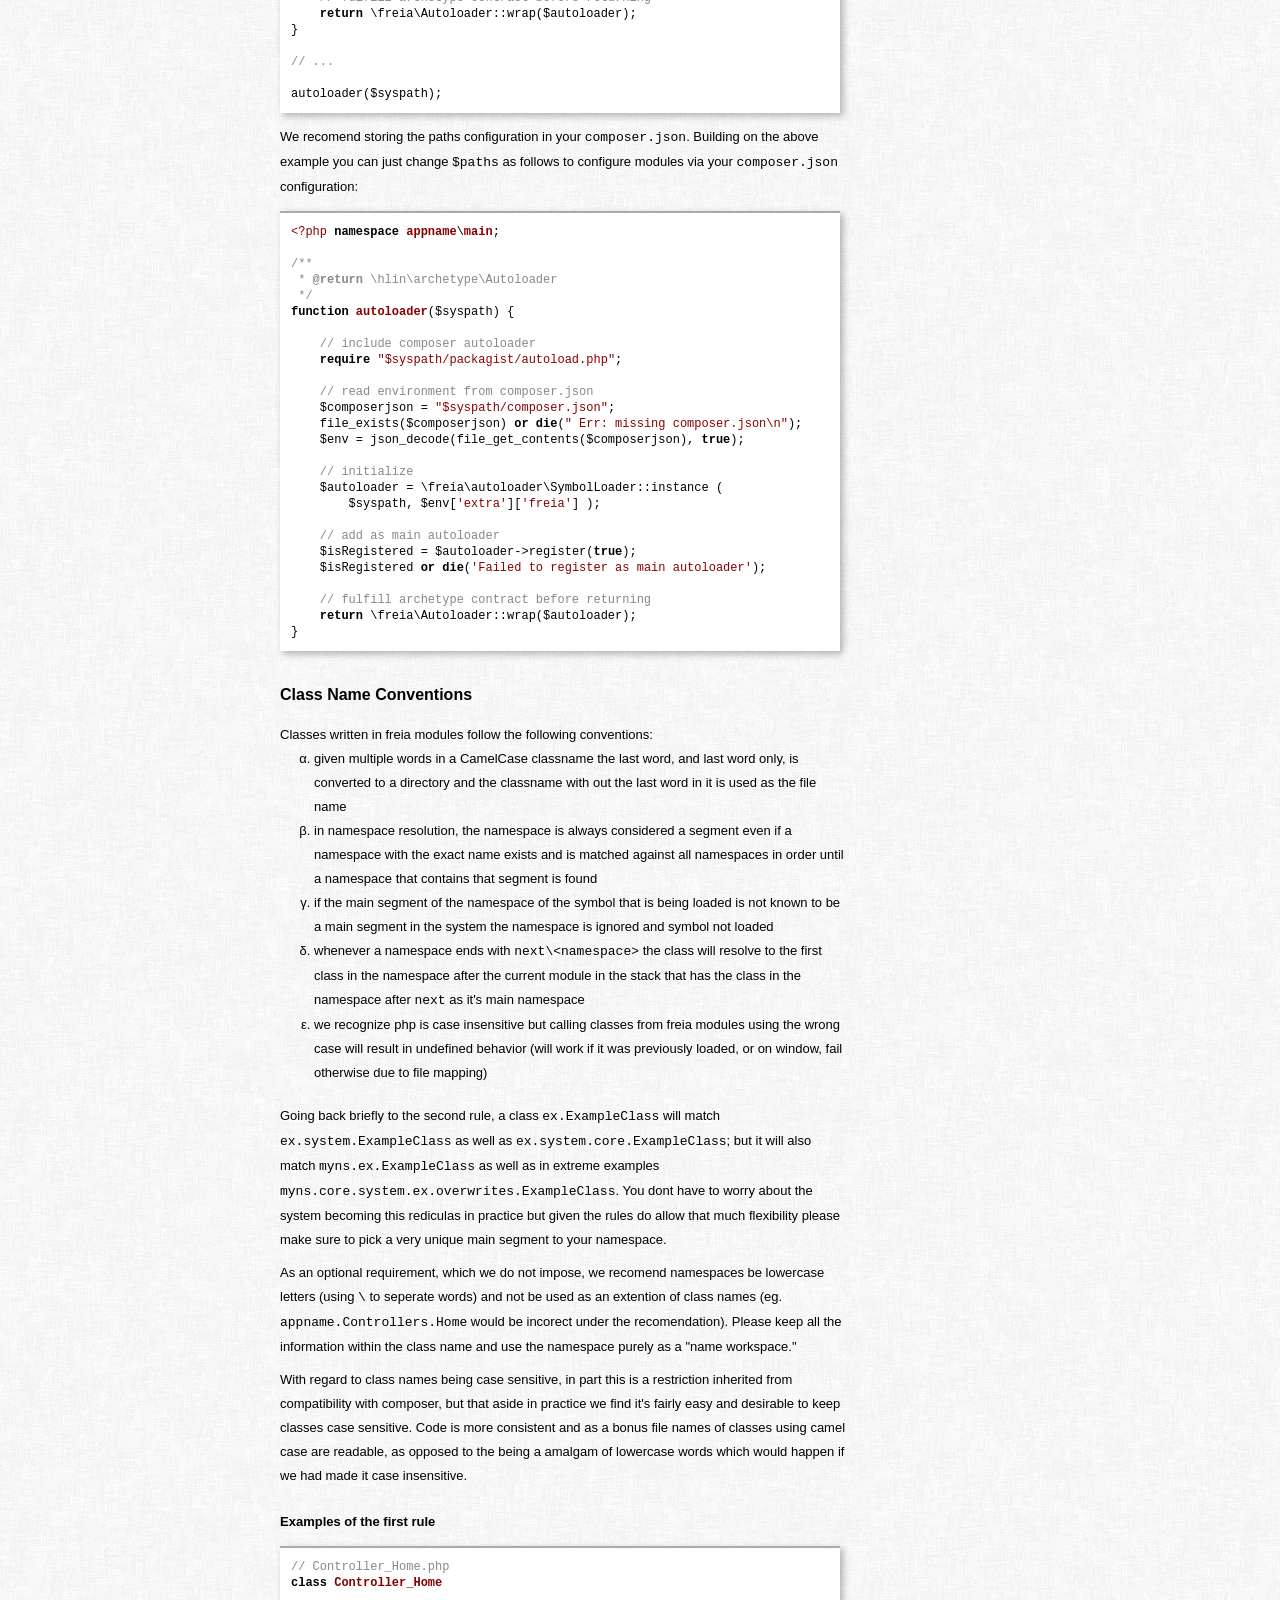
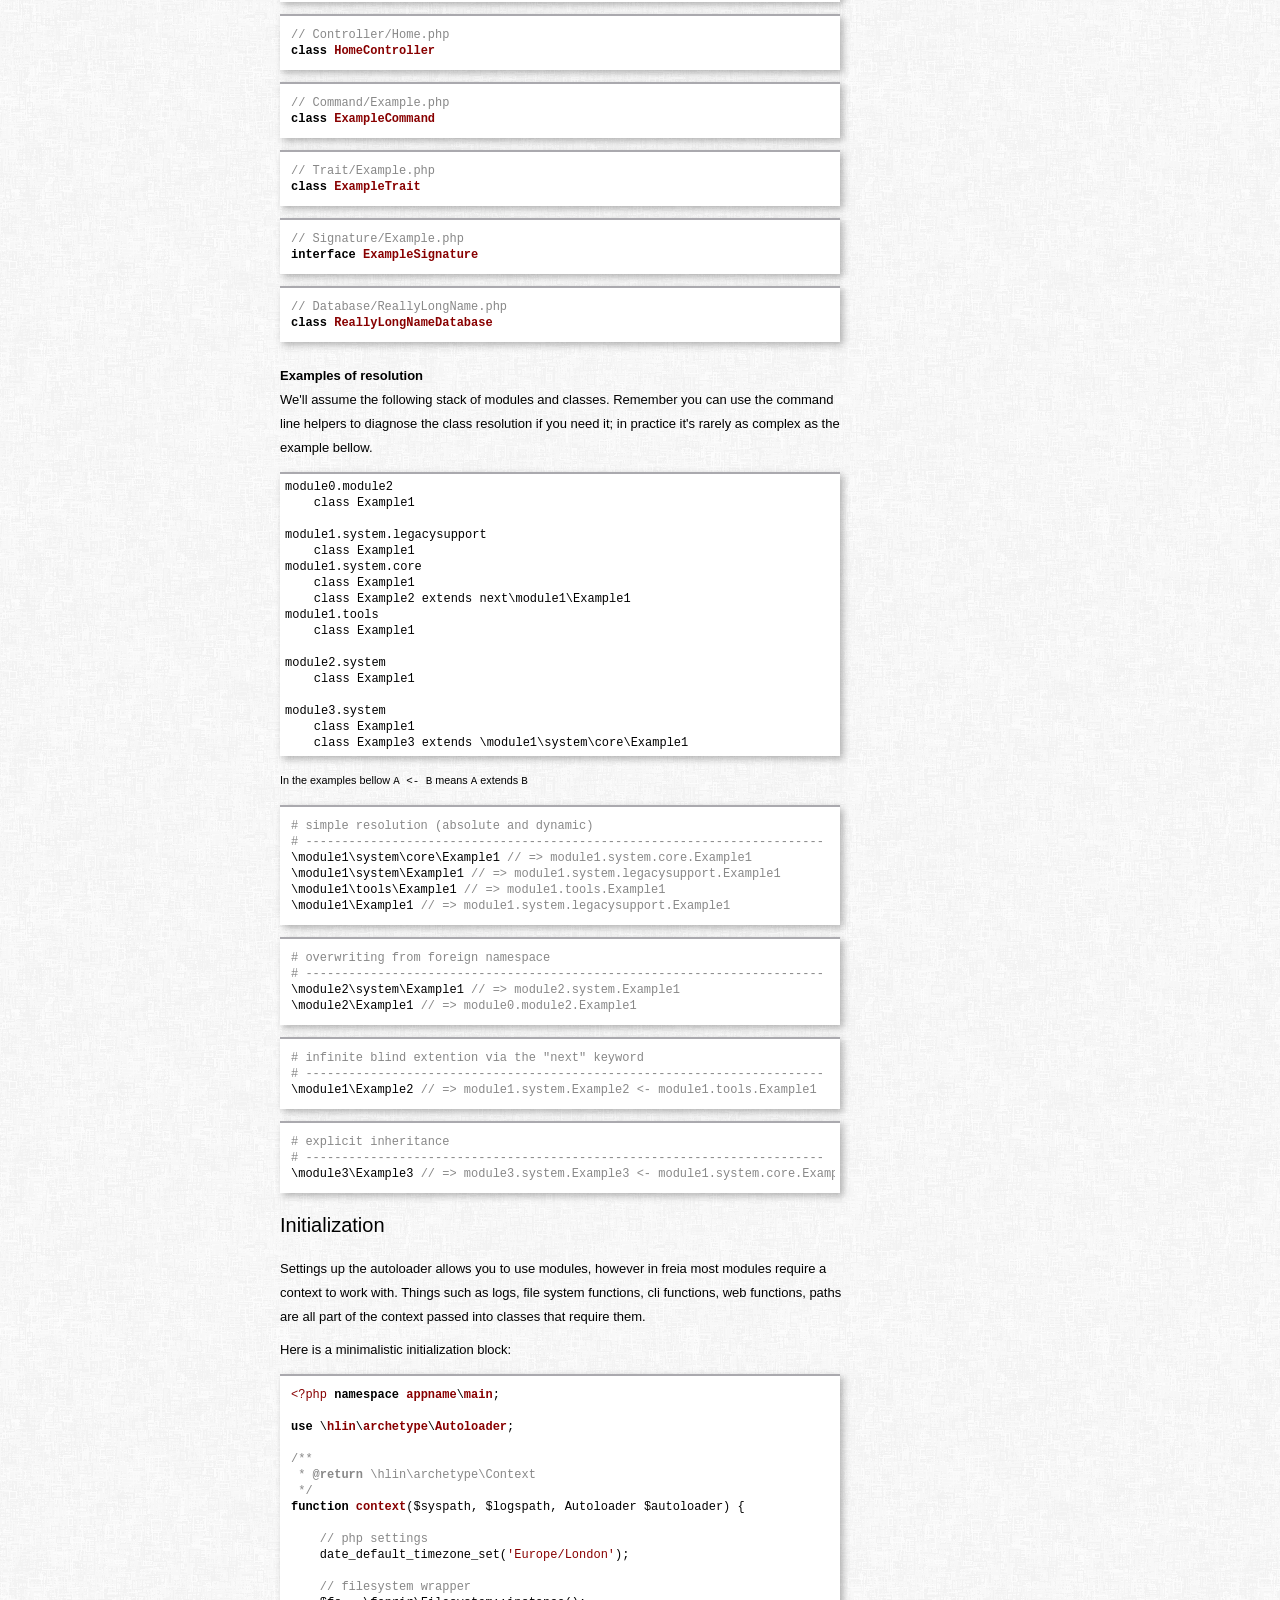
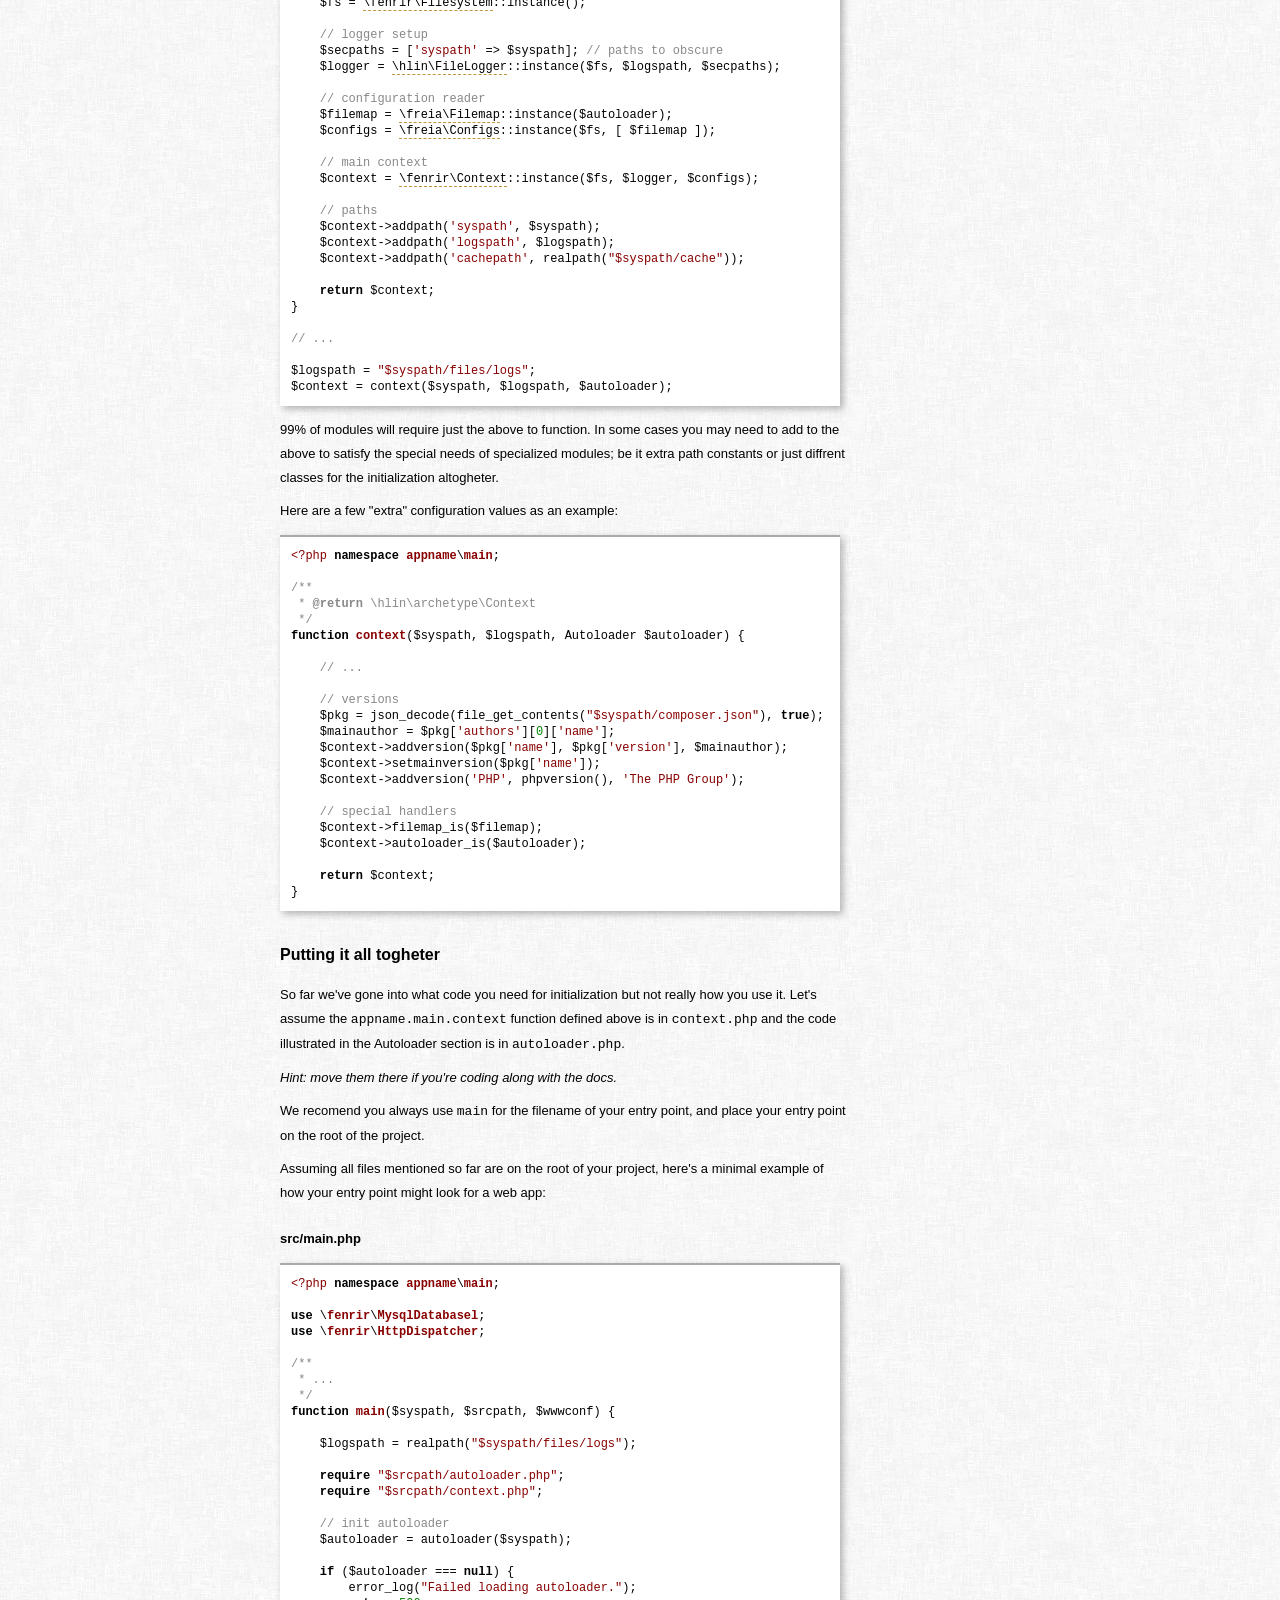
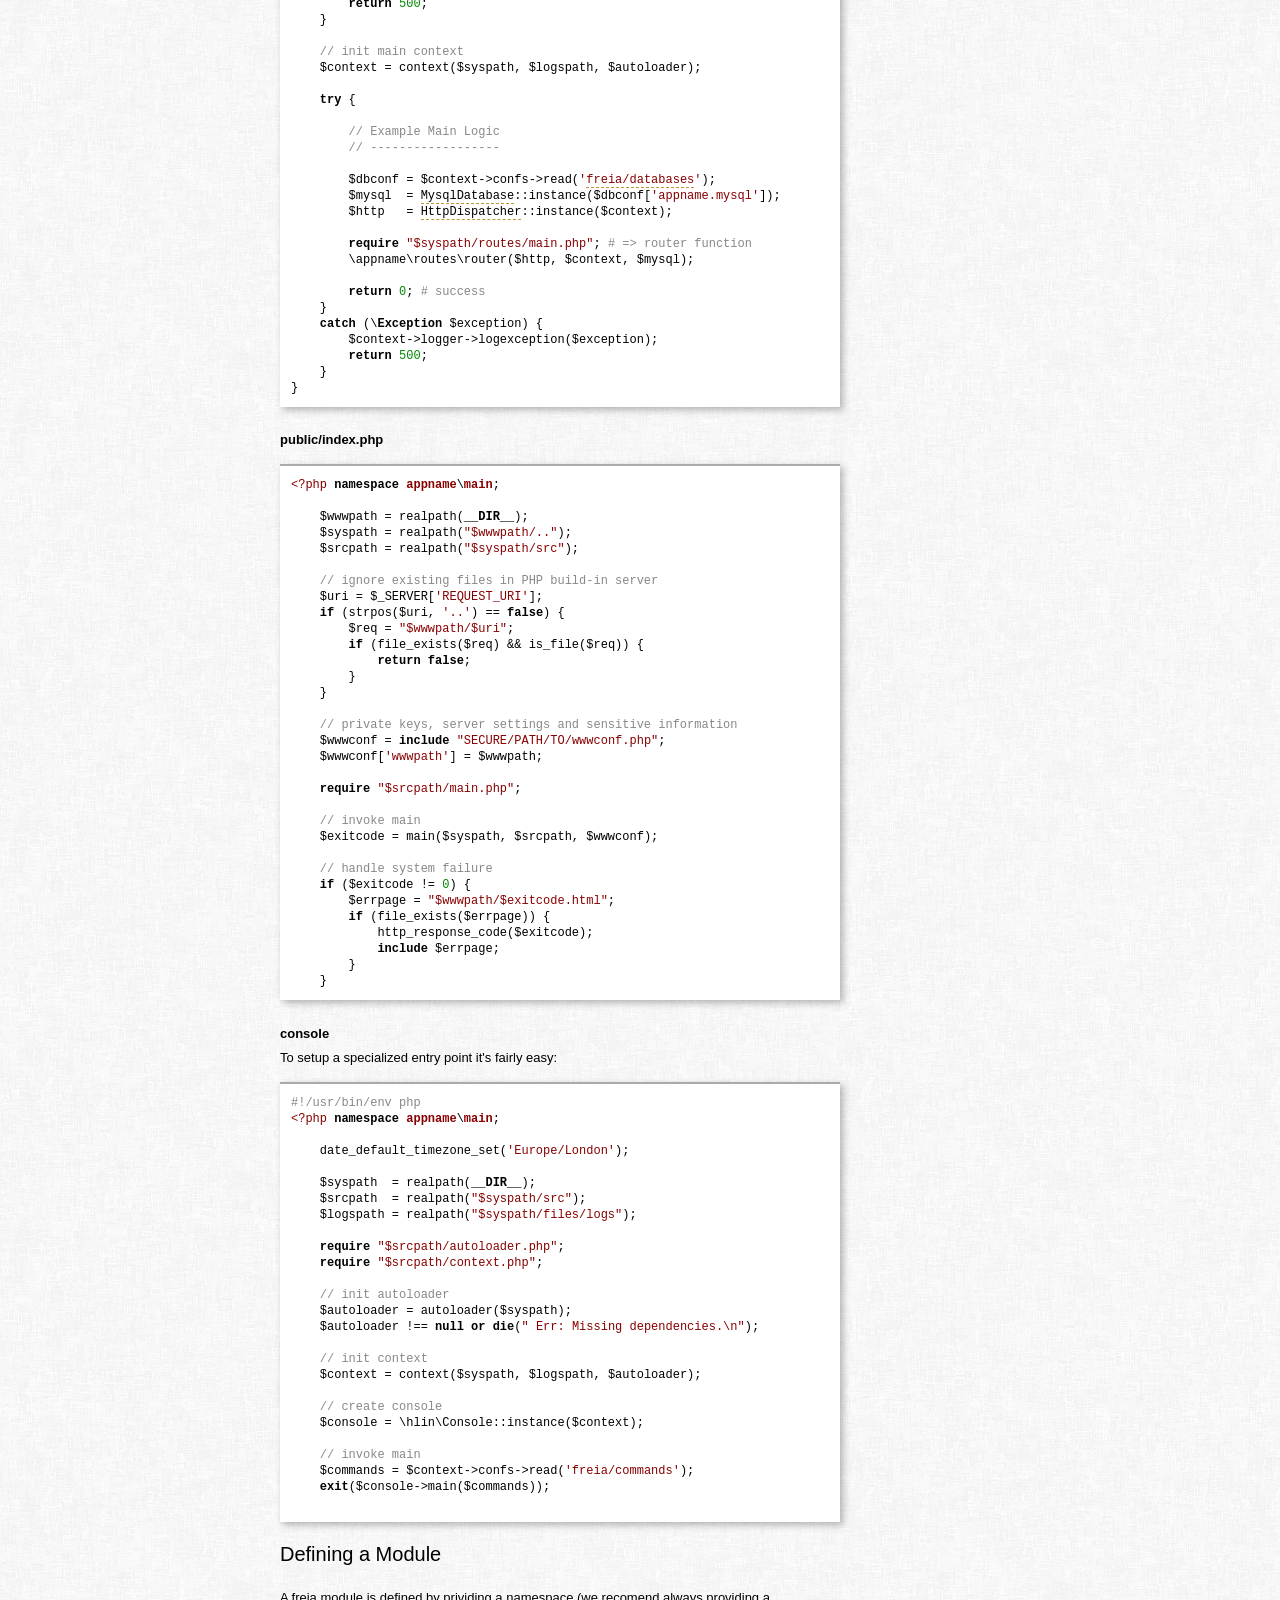
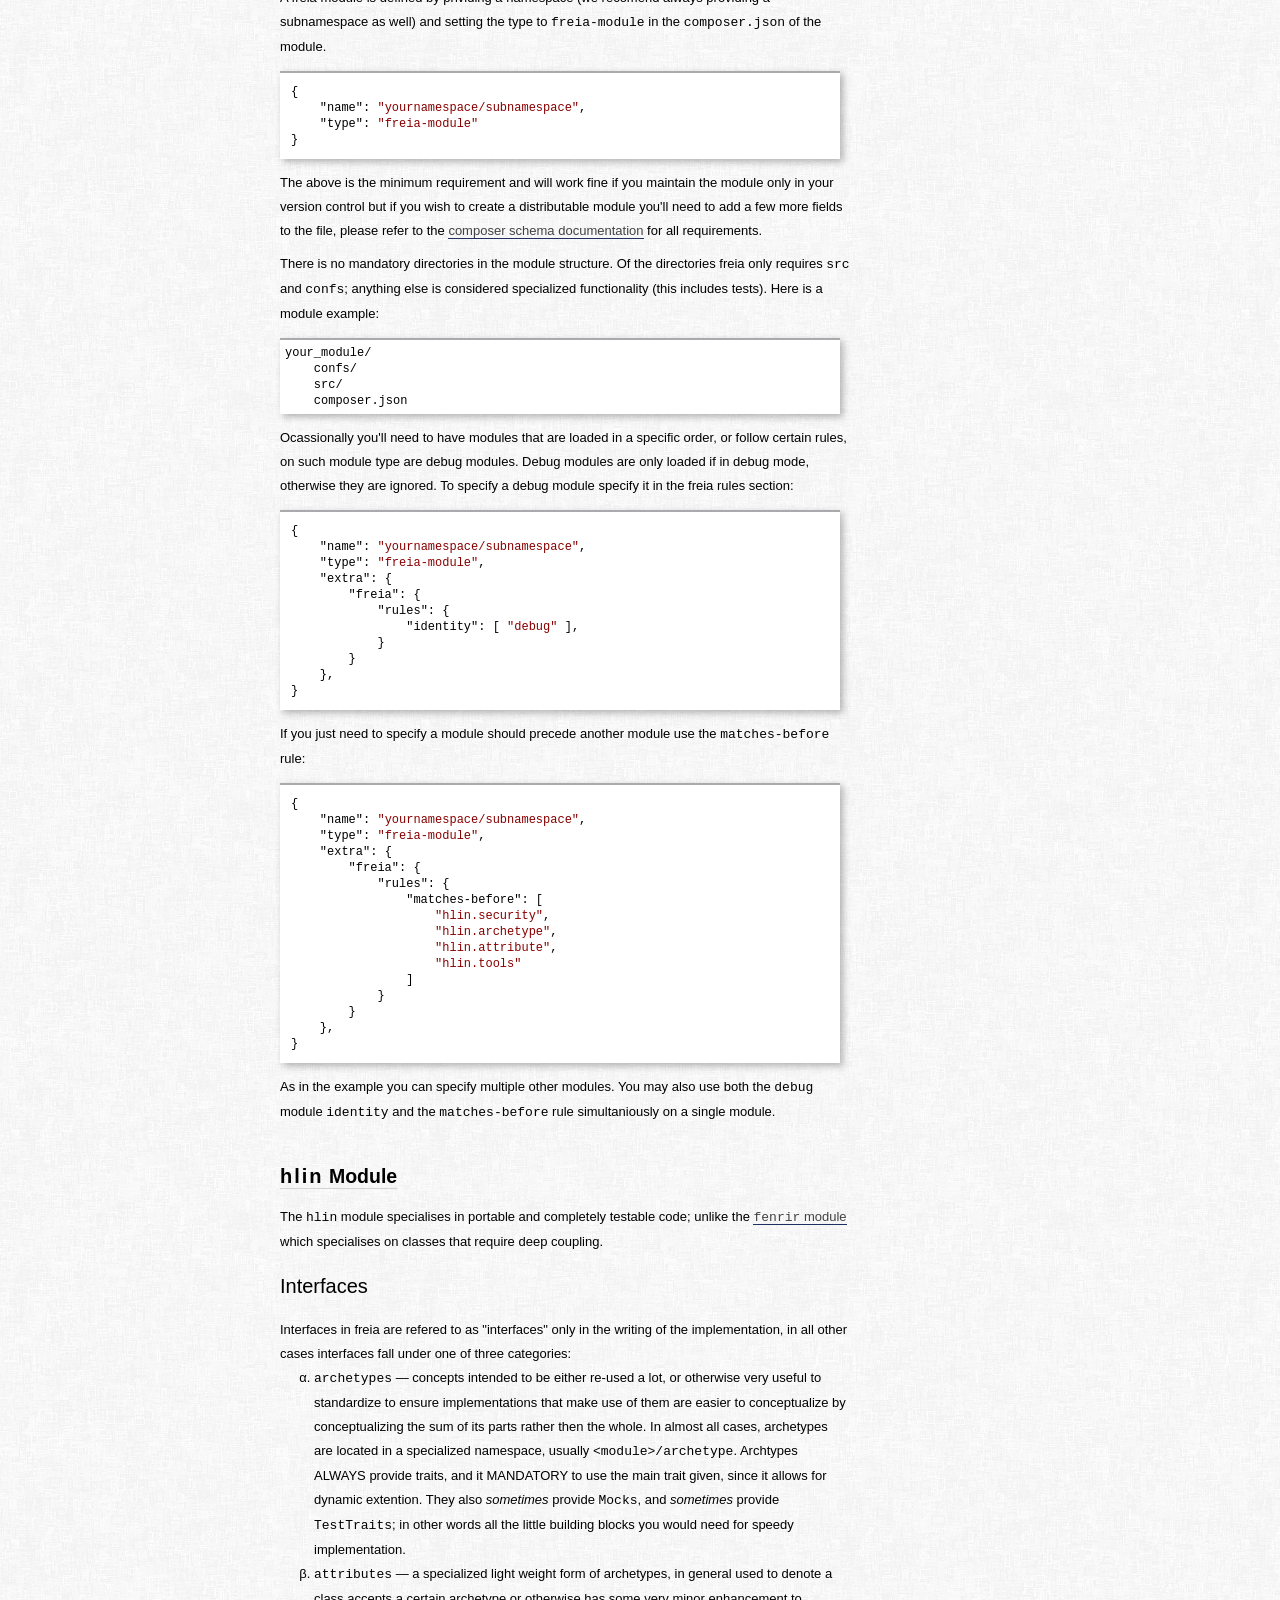
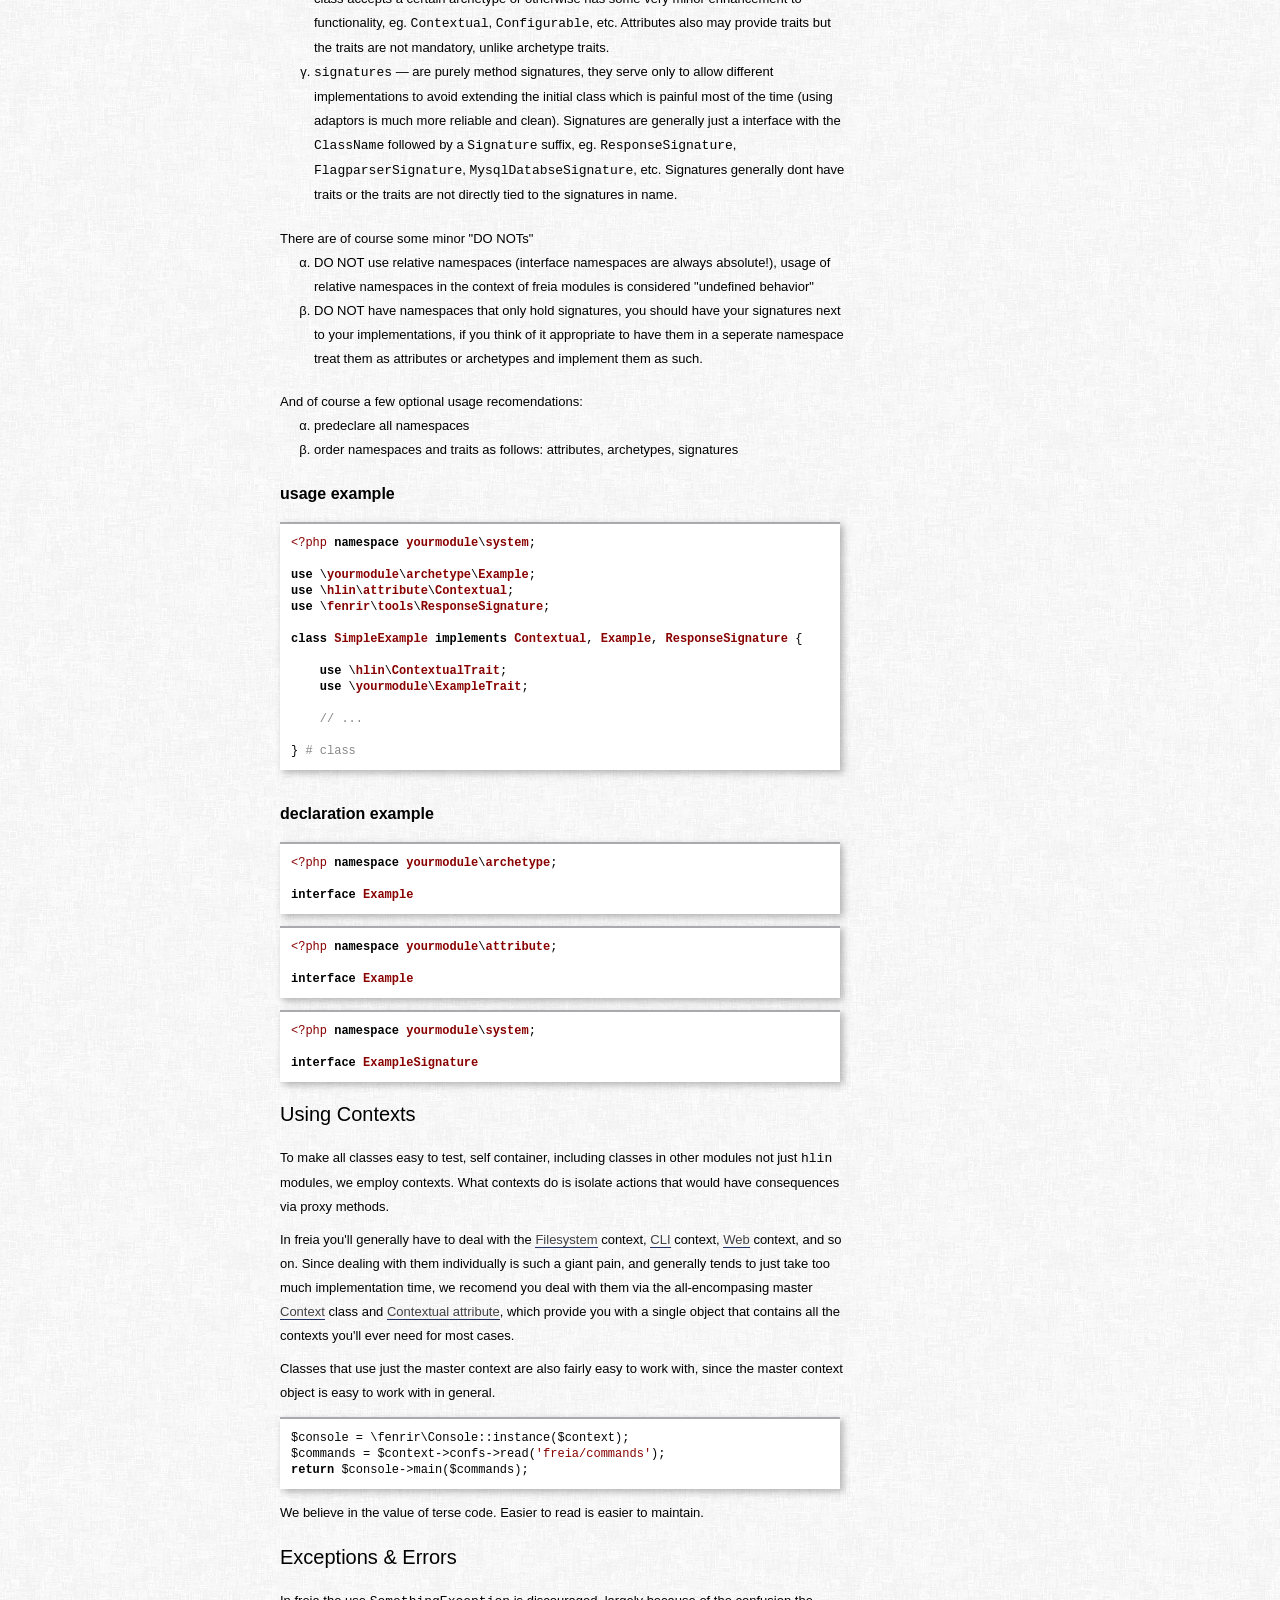
==== commit b2f46ec6: "update" ====
--- a/index.html
+++ b/index.html
@@ -5,7 +5,7 @@
       content="Tome of php server magic that you can add to any project"/>
 
 <style type="text/css">
-html,body{padding:0;margin:0;width:100%;height:100%}ol,ul,li{margin:0;padding:0;list-style-type:none}p{margin:0;padding:0}.window{position:relative;z-index:0;background-color:#fbfbfb;background-image:url("/web/images/modules/window/subtlepatterns/fabric_of_squares_gray.png");min-height:100%}.window-Body{font-family:Noto Sans,Tahoma,Geneva,sans-serif;margin-left:245px;position:relative;padding-top:170px;padding-left:35px;padding-bottom:200px;min-height:100%}@media screen and (max-width: 900px){.window-Body{margin-left:0;padding-right:35px;padding-bottom:50px}}.window-Nav{font-family:Noto Sans,Tahoma,Geneva,sans-serif;width:245px;position:fixed;top:0;bottom:0;left:0;overflow-y:scroll;background:#fff;box-sizing:border-box;border-right:1px solid #212e62;box-shadow:3px 0px 7px 0px rgba(50,50,50,0.25);height:100%}@media screen and (max-width: 900px){.window-Nav{padding-left:10px;border-top:1px solid #212E62;border-right:0;width:auto;position:static;overflow:auto;box-shadow:none}}.window-Navhead{height:30px;font-size:11px;font-weight:bold;padding-top:13px;padding-right:5px;box-sizing:border-box;text-align:right;background-image:url("/web/images/modules/window/navhead-border.png");background-repeat:no-repeat;background-position:-15px 29px}@media screen and (max-width: 900px){.window-Navhead{text-align:left}}.window-NavJump{display:none;font-size:12px;margin-bottom:2em;text-align:right}.window-NavJump>a{color:#212e62;text-decoration:none;border-bottom:1px solid #d3d3d3}.window-NavJump>a:hover{border-color:#aaa9ae}@media screen and (max-width: 900px){.window-NavJump{display:block}}.window-Navbody{position:relative}@media screen and (max-width: 900px){.window-Navbody{border-right:0;width:auto;position:static;overflow-y:auto;box-shadow:none}}.toc{padding-left:13px;padding-bottom:20px;line-height:1.2}.toc>ol{margin-left:32px}.toc>ol>li{list-style-type:square}.toc>ol>li>ul>li{list-style-type:lower-greek;margin-left:20px;font-size:12px}.toc>ul{margin-left:13px}.toc>ul>li:before{content:' - '}.toc-Title{font-size:14px;letter-spacing:1px;font-weight:bold;margin-bottom:14px;margin-top:16px}.toc-Title a{text-decoration:underline;color:#090714}.toc-Title a:hover,.toc-Title a.d-hover{text-decoration:none;color:#090714}.toc-Subtitle{color:#aaa9ae;display:block;margin-left:13px;font-size:12px;font-style:italic;margin-top:10px}.toc-Entry{font-size:13px;color:#090714;text-decoration:none}.toc-Entry:hover,.toc-Entry.d-hover{color:#aa331f;text-decoration:underline}.keyinfo{font-family:Noto Sans,Tahoma,Geneva,sans-serif;padding-left:20px;margin-bottom:25px;margin-top:25px}.keyinfo a{color:#090714;text-decoration:none}.keyinfo a:hover,.keyinfo a.d-hover{color:#aa331f}.keyinfo>ul{font-family:Noto Sans,Tahoma,Geneva,sans-serif;margin-left:7px}.keyinfo>ul a{padding-left:3px}.keyinfo>ul>li{padding-top:3px}.keyinfo>ul a{text-decoration:none;font-size:13px}.keyinfo>ul a:hover,.keyinfo>ul a.d-hover{text-decoration:underline}.keyinfo-Lead{font-size:22px}.keyinfo-Version{font-family:Noto Sans,Tahoma,Geneva,sans-serif;font-size:14px;color:#aaa9ae}.doc{width:570px;font-family:Noto Sans,Tahoma,Geneva,sans-serif;font-size:13px;line-height:24px}@media screen and (max-width: 920px){.doc{width:auto}}.doc>p a{text-decoration:none;border-bottom:1px solid #212e62;color:#424242}.doc>p a:hover,.doc>p a.d-hover{color:#000;border-bottom-color:#aa331f}.doc>ul{margin-bottom:1.5em}.doc>ul>li{margin-left:34px;list-style-type:lower-greek}.doc>h1{font-family:Noto Sans,Tahoma,Geneva,sans-serif}.doc>h2{margin-top:2em;font-family:Noto Sans,Tahoma,Geneva,sans-serif;border-bottom:1px solid #d3d3d3;display:inline-block}.doc>h2>code{font-family:Noto Sans,Tahoma,Geneva,sans-serif;font-size:20px;letter-spacing:2px}.doc>h3{font-family:Noto Sans,Tahoma,Geneva,sans-serif;font-weight:normal;font-size:20px}.doc>h4{margin:1em 0;font-family:Noto Sans,Tahoma,Geneva,sans-serif;font-size:16px}.doc>h5{font-family:Noto Sans,Tahoma,Geneva,sans-serif;font-size:13px;margin-bottom:0;padding-bottom:0}.doc>h6{font-family:Noto Sans,Tahoma,Geneva,sans-serif}.doc>hr{background:transparent url("/web/images/modules/doc/delimiter.png") repeat-x 0px 0px;border:0;height:1px;margin:25px 0 20px 0}.doc>p+p{margin-top:0.7em}.doc>pre{overflow-x:auto;overflow-y:hidden;margin-right:10px;box-shadow:3px 3px 7px 0px rgba(50,50,50,0.35);tab-size:4;font-size:12px;line-height:16px;background:#fff;padding:5px;border-top:2px solid #aaa9ae}.doc>pre>code{font-family:Source Code Pro,Courier New,Courier,monospace}.doc>pre+h4{margin-top:2em}.doc-Note{font-size:12px;line-height:20px}.code{font-family:Source Code Pro,Courier New,Courier,monospace}.code.code-class{font-family:Noto Sans,Tahoma,Geneva,sans-serif;font-weight:bold;color:#000}
+html,body{padding:0;margin:0;width:100%;height:100%}ol,ul,li{margin:0;padding:0;list-style-type:none}p{margin:0;padding:0}.window{position:relative;z-index:0;background-color:#fbfbfb;background-image:url("/web/images/modules/window/subtlepatterns/fabric_of_squares_gray.png");min-height:100%}.window-Body{font-family:Noto Sans,Tahoma,Geneva,sans-serif;margin-left:245px;position:relative;padding-top:170px;padding-left:35px;padding-bottom:200px;min-height:100%}@media screen and (max-width: 900px){.window-Body{margin-left:0;padding-right:35px;padding-bottom:50px}}.window-Nav{font-family:Noto Sans,Tahoma,Geneva,sans-serif;width:245px;position:fixed;top:0;bottom:0;left:0;overflow-y:scroll;background:#fff;box-sizing:border-box;border-right:1px solid #212e62;box-shadow:3px 0px 7px 0px rgba(50,50,50,0.25);height:100%}@media screen and (max-width: 900px){.window-Nav{padding-left:10px;border-top:1px solid #212E62;border-right:0;width:auto;position:static;overflow:auto;box-shadow:none}}.window-Navhead{height:30px;font-size:11px;font-weight:bold;padding-top:13px;padding-right:5px;box-sizing:border-box;text-align:right;background-image:url("/web/images/modules/window/navhead-border.png");background-repeat:no-repeat;background-position:-15px 29px}@media screen and (max-width: 900px){.window-Navhead{text-align:left}}.window-NavJump{display:none;font-size:12px;margin-bottom:2em;text-align:right}.window-NavJump>a{color:#212e62;text-decoration:none;border-bottom:1px solid #d3d3d3}.window-NavJump>a:hover{border-color:#aaa9ae}@media screen and (max-width: 900px){.window-NavJump{display:block}}.window-Navbody{position:relative}@media screen and (max-width: 900px){.window-Navbody{border-right:0;width:auto;position:static;overflow-y:auto;box-shadow:none}}.toc{padding-left:13px;padding-bottom:20px;line-height:1.2}.toc>ol{margin-left:32px}.toc>ol>li{list-style-type:square}.toc>ol>li>ul>li{list-style-type:lower-greek;margin-left:20px;font-size:12px}.toc>ul{margin-left:13px}.toc>ul>li:before{content:' - '}.toc-Title{font-size:14px;letter-spacing:1px;font-weight:bold;margin-bottom:14px;margin-top:16px}.toc-Title a{text-decoration:underline;color:#090714}.toc-Title a:hover,.toc-Title a.d-hover{text-decoration:none;color:#090714}.toc-Subtitle{color:#aaa9ae;display:block;margin-left:13px;font-size:12px;font-style:italic;margin-top:10px}.toc-Entry{font-size:13px;color:#090714;text-decoration:none}.toc-Entry:hover,.toc-Entry.d-hover{color:#aa331f;text-decoration:underline}.keyinfo{font-family:Noto Sans,Tahoma,Geneva,sans-serif;padding-left:20px;margin-bottom:25px;margin-top:25px}.keyinfo a{color:#090714;text-decoration:none}.keyinfo a:hover,.keyinfo a.d-hover{color:#aa331f}.keyinfo>ul{font-family:Noto Sans,Tahoma,Geneva,sans-serif;margin-left:7px}.keyinfo>ul a{padding-left:3px}.keyinfo>ul>li{padding-top:3px}.keyinfo>ul a{text-decoration:none;font-size:13px}.keyinfo>ul a:hover,.keyinfo>ul a.d-hover{text-decoration:underline}.keyinfo-Lead{font-size:22px}.keyinfo-Version{font-family:Noto Sans,Tahoma,Geneva,sans-serif;font-size:14px;color:#aaa9ae}.doc{width:570px;font-family:Noto Sans,Tahoma,Geneva,sans-serif;font-size:13px;line-height:24px}@media screen and (max-width: 920px){.doc{width:auto}}.doc>p a{text-decoration:none;border-bottom:1px solid #212e62;color:#424242}.doc>p a:hover,.doc>p a.d-hover{color:#000;border-bottom-color:#aa331f}.doc>ul{margin-bottom:1.5em}.doc>ul>li{margin-left:34px;list-style-type:lower-greek}.doc>h1{font-family:Noto Sans,Tahoma,Geneva,sans-serif}.doc>h2{margin-top:2em;font-family:Noto Sans,Tahoma,Geneva,sans-serif;border-bottom:1px solid #d3d3d3;display:inline-block}.doc>h2>code{font-family:Noto Sans,Tahoma,Geneva,sans-serif;font-size:20px;letter-spacing:2px}.doc>h3{font-family:Noto Sans,Tahoma,Geneva,sans-serif;font-weight:normal;font-size:20px}.doc>h4{margin:1em 0;font-family:Noto Sans,Tahoma,Geneva,sans-serif;font-size:16px}.doc>h5{font-family:Noto Sans,Tahoma,Geneva,sans-serif;font-size:13px;margin-bottom:0;padding-bottom:0}.doc>h6{font-family:Noto Sans,Tahoma,Geneva,sans-serif}.doc>hr{background:transparent url("/web/images/modules/doc/delimiter.png") repeat-x 0px 0px;border:0;height:1px;margin:25px 0 20px 0}.doc>p+p{margin-top:0.7em}.doc>pre{overflow-x:auto;overflow-y:hidden;margin-right:10px;box-shadow:3px 3px 7px 0px rgba(50,50,50,0.35);tab-size:4;font-size:12px;line-height:16px;background:#fff;padding:5px;border-top:2px solid #aaa9ae}.doc>pre>code{font-family:Source Code Pro,Courier New,Courier,monospace}.doc>pre+h4{margin-top:2em}.doc-Note{font-size:12px;line-height:20px}.code{font-family:Source Code Pro,Courier New,Courier,monospace}.code.code-class{font-family:Noto Sans,Tahoma,Geneva,sans-serif;font-weight:bold;color:#000}pre code a{color:inherit;text-decoration:none;border-bottom:1px dashed #bf9540}pre code a:hover{border-bottom-style:solid;border-bottom-color:#e61919}
 /*# sourceMappingURL=main.critical.css.map */
 </style>
 
@@ -34,10 +34,10 @@
 <p class="doc-Note">Unlike other solutions even if you don't pick freia to
 start a project, or don't pick freia for your main logic, we've designed freia
 to be a solution you can always goto. It's never too late to use
-freia.</small></p>
+freia.</p>
 
 <p>Among the solutions we provide in the main modules, you'll find easy routing
-though <code class="code code-class">HttpDispatcher</code></b>, programatic
+though <code class="code code-class">HttpDispatcher</code>, programatic
 security and access control via <code class="code code-class">Auth</code> and
 protocols, an easy to use cli system via
 <code class="code code-class">Console</code>, flexible migration system via
@@ -557,18 +557,18 @@
 	date_default_timezone_set('Europe/London');
 
 	// filesystem wrapper
-	$fs = \fenrir\Filesystem::instance();
+	$fs = <a href="#hlin-archetype-Filesystem">\fenrir\Filesystem</a>::instance();
 
 	// logger setup
 	$secpaths = ['syspath' => $syspath]; // paths to obscure
-	$logger = \hlin\FileLogger::instance($fs, $logspath, $secpaths);
+	$logger = <a href="#hlin-tools-FileLogger">\hlin\FileLogger</a>::instance($fs, $logspath, $secpaths);
 
 	// configuration reader
-	$filemap = \freia\Filemap::instance($autoloader);
-	$configs = \freia\Configs::instance($fs, [ $filemap ]);
+	$filemap = <a href="#hlin-archetype-Filemap">\freia\Filemap</a>::instance($autoloader);
+	$configs = <a href="#hlin-archetype-Configs">\freia\Configs</a>::instance($fs, [ $filemap ]);
 
 	// main context
-	$context = \fenrir\Context::instance($fs, $logger, $configs);
+	$context = <a href="#hlin-archetype-Context">\fenrir\Context</a>::instance($fs, $logger, $configs);
 
 	// paths
 	$context->addpath('syspath', $syspath);
@@ -661,9 +661,9 @@
 		// Example Main Logic
 		// ------------------
 
-		$dbconf = $context->confs->read('freia/databases');
-		$mysql  = MysqlDatabase::instance($dbconf['appname.mysql']);
-		$http   = HttpDispatcher::instance($context);
+		$dbconf = $context->confs->read('<a href="#doc-fenrir-setup-database">freia/databases</a>');
+		$mysql  = <a href="#fenrir-system-MysqlDatabase">MysqlDatabase</a>::instance($dbconf['appname.mysql']);
+		$http   = <a href="#doc-fenrir-routing">HttpDispatcher</a>::instance($context);
 
 		require "$syspath/routes/main.php"; # => router function
 		\appname\routes\router($http, $context, $mysql);
@@ -1371,6 +1371,18 @@
 on using contexts.</p>
 
 <pre><code class="php">$confs->read('your/configuration');</code></pre>
+
+<p>The configuration file should be placed in in the <code>confs</code>
+directory of any of your module. The configuration loader uses the autoloader's
+file mapping to merge all configuration files so module you place the
+configuration will only affect the order by which other identical configuration
+files in another module overwrite it's values.</p>
+
+<p>If you've <a href="#doc-hlin-console">setup up a console</a> you can run the
+<code>module-stack</code> command to view how modules stack up in your system.
+You can always adjust the stacking order via the <code>matches-before</code>
+directive, see <a href="#doc-freia-defining-a-module">Defining a Module</a> for
+examples.</p>
 	<h3 id="hlin-archetype-CLI">
 		<code>hlin.archetype.CLI</code>
 	</h3>
@@ -1696,7 +1708,43 @@
 libraries) or in the abstract sense (explicit technologies, explicit use cases,
 non-portable techniques).</p>
 
-<h3 id="doc-fenrir-pdx">Paradox Migrations</h3>
+<h3 id="doc-fenrir-setup-database">Setup Database</h3>
+
+<p>To use a database you'll need to configure one. The database classes
+provided by this module take the configuration when being instanced so you can
+provide the configuration from anywhere.</p>
+
+<p>If you wish to take advantage of tools such as <code>pdx</code> you will
+need to provide the configuration in a known location. Normally, which is to
+say if you haven't overwritten the modules in question (namely <code>fenrir.tools.PdxCommand::dbs</code>), that location will be
+the configuration file <code>freia/databases</code>.
+
+<p>Here is how a simple database configuration looks like:</p>
+
+<pre><code class="php">
+&lt;?php return [
+
+	'example.mysql' => [
+		'dsn' => 'mysql:host=localhost;dbname=freia-example;charset=utf8',
+		'username' => 'root',
+		'password' => 'root',
+		'options' => [
+			\PDO::MYSQL_ATTR_INIT_COMMAND => 'SET NAMES utf8'
+		],
+		'attributes' => [
+			\PDO::ATTR_ERRMODE => \PDO::ERRMODE_EXCEPTION,
+			\PDO::ATTR_DEFAULT_FETCH_MODE => \PDO::FETCH_ASSOC
+		],
+		'timezone' => date_default_timezone_get(),
+		'pdx:lock' => false,
+	]
+
+]; # conf
+</code></pre>
+
+<p>The configuration is very similar to
+<a href="http://php.net/manual/en/book.pdo.php">PDO</a> because that's used
+under the hood for most abstractions.<h3 id="doc-fenrir-pdx">Paradox Migrations</h3>
 
 <p>Paradox is a migration systems that is designed to sync your database to
 your source. It's customizable, so you can tailor it to any kind of migrations
@@ -2234,7 +2282,24 @@
 
 <h2 id="doc-changelog">Major Changes</h2>
 
-<p><i>Nothing in this section at the moment. Check back later.</i></p>
+<ul>
+
+	<li><code>hlin.Console</code> (up to <code>hlin.tools 1.3.2</code>),
+	<code>hlin.MakeCommand</code> and <code>fenrir.ConfCommand</code> (up to
+	<code>fenrir.tools 1.1.6</code>) used to optionally require
+	<code>rootpath</code> to be defined for formatting purposes; this was
+	confusing since <code>syspath</code> is whats considered
+	the root of the system (ie. lowest project directory; whatever that may
+	be). This has been normalized to <code>syspath</code>. While
+	<code>hlin.FileLogger</code> is not affected since it does not care what
+	paths you pass in to obscure, if you were using rootpath, you may wish to
+	change it to syspath to avoid confusion</li>
+
+	<li><code>hlin.ModelTrait</code> (up to <code>hlin.archetype 1.2.1</code>)
+	implied the property <code>attrs</code> for accessing data, this was changed
+	to <code>data</code> from <code>hlin.archetype 1.3.0</code> onward</li>
+
+</ul>
 		</div>
 
 	</div>
@@ -2325,6 +2390,7 @@
 
 	<div class="toc-Title"><a href="#fenrir">fenrir Module</a></div>
 	<ol>
+		<li><a class="toc-Entry" href="#doc-fenrir-setup-database">Setup Database</a></li>
 		<li><a class="toc-Entry" href="#doc-fenrir-pdx">Paradox Migrations</a></li>
 		<li><a class="toc-Entry" href="#doc-fenrir-routing">Routing</a></li>
 	</ol>
